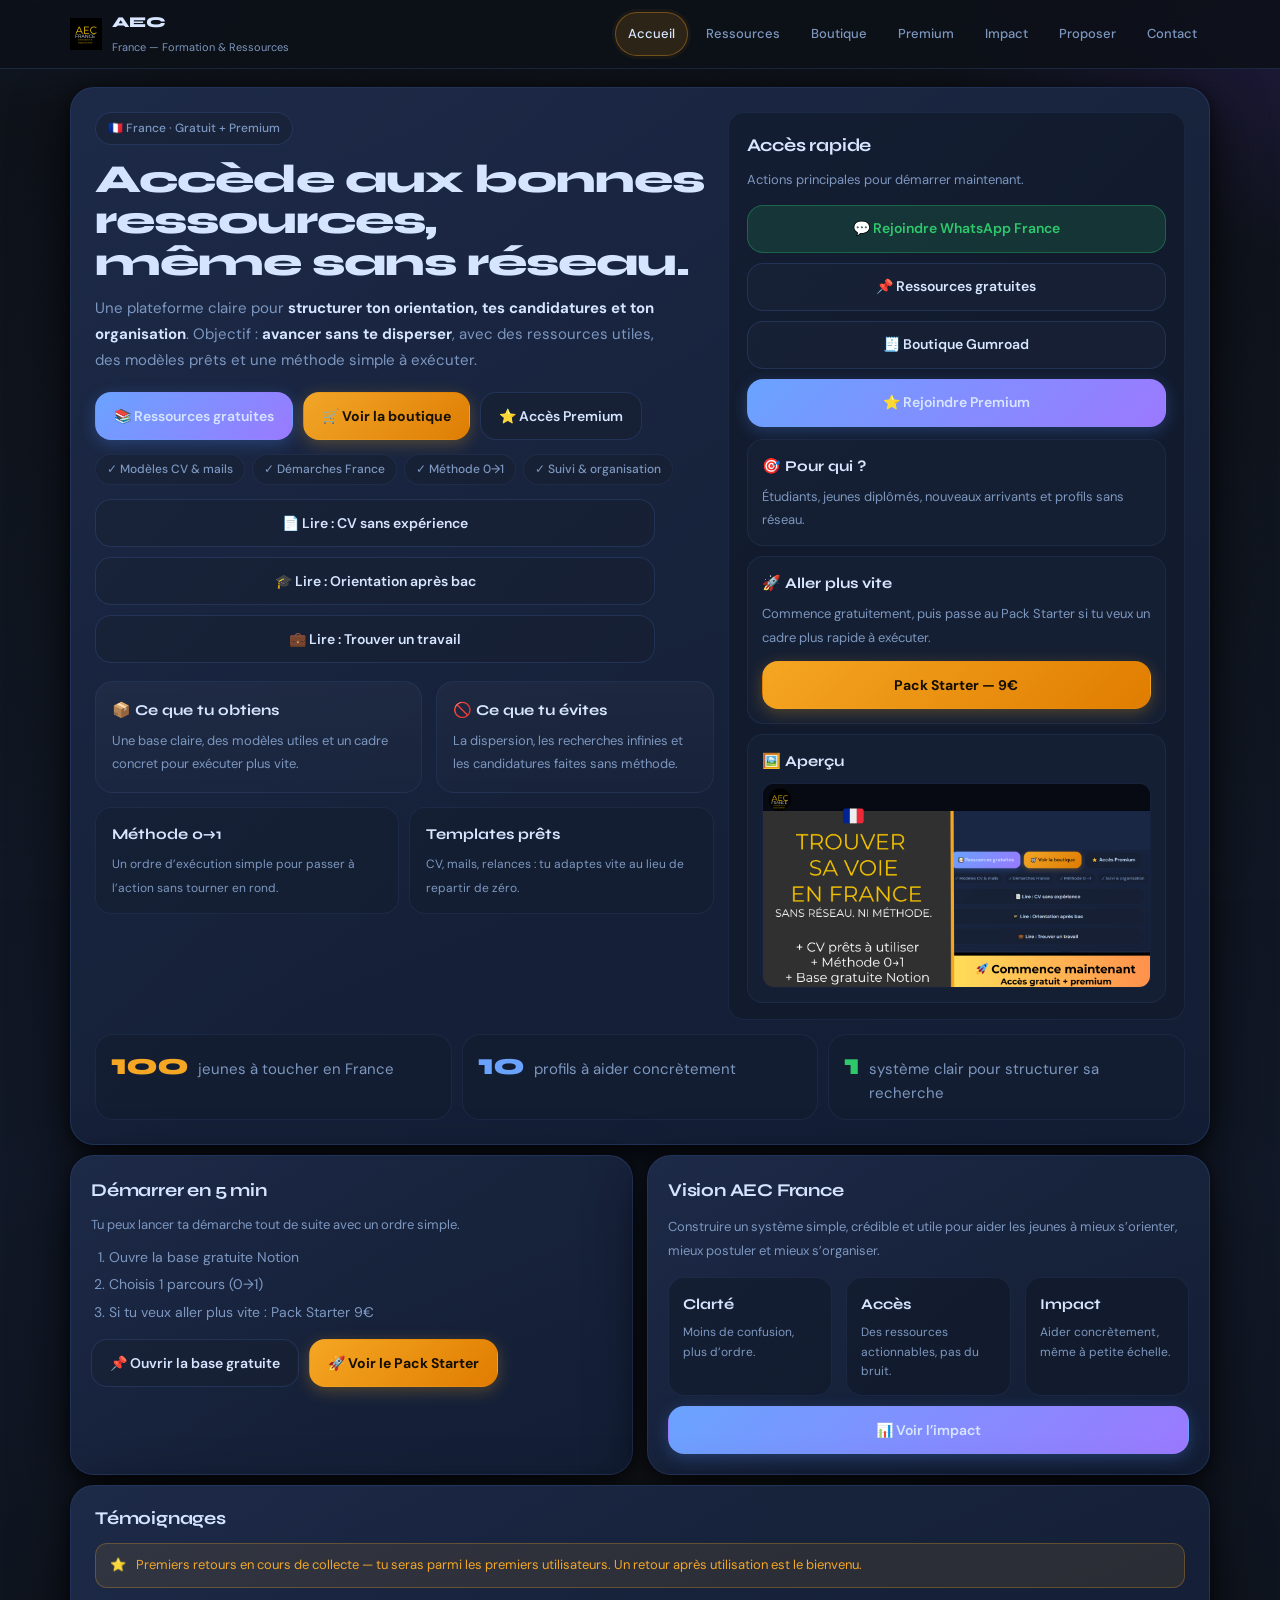
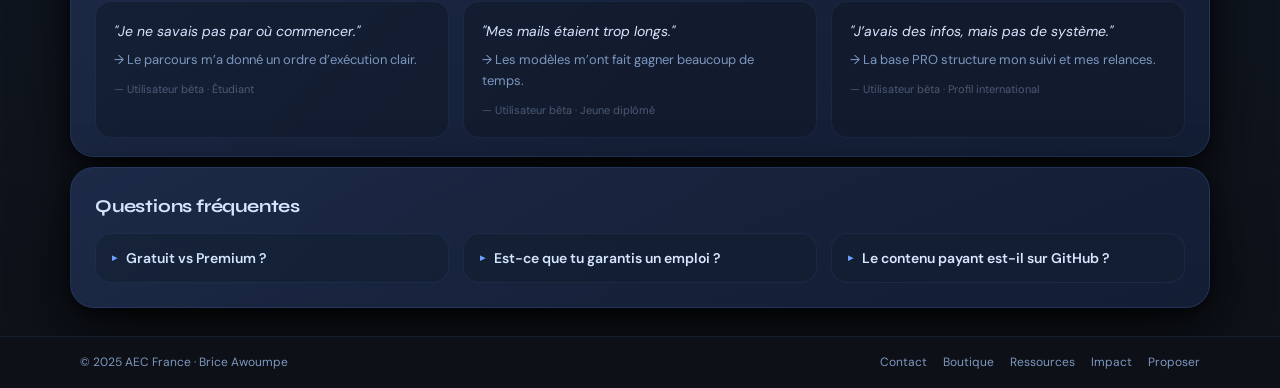
==== index.html @ b90a09a0 "fusion main dans dev" ====
<!doctype html>
<html lang="fr">
<head>
  <meta charset="utf-8" />
  <meta name="viewport" content="width=device-width,initial-scale=1" />
  <title>AEC France – Accueil | Orientation, CV, Méthodes & Parcours PRO</title>
  <meta name="description" content="Plateforme AEC France : ressources gratuites, templates CV et méthodes concrètes pour étudiants et jeunes diplômés." />
  <meta name="robots" content="index, follow, max-image-preview:large" />
  <meta name="theme-color" content="#0d1117" />
  <link rel="canonical" href="https://brice96940.github.io/AEC-France/" />
  <meta property="og:title" content="AEC France – Accueil | Orientation, CV, Méthodes & Parcours PRO" />
  <meta property="og:description" content="Ressources gratuites, templates CV, méthodes, boutique et packs premium pour structurer orientation et candidatures." />
  <meta property="og:type" content="website" />
  <meta property="og:url" content="https://brice96940.github.io/AEC-France/" />
  <meta property="og:image" content="https://brice96940.github.io/AEC-France/preview.png" />
  <meta name="twitter:card" content="summary_large_image" />
  <meta name="twitter:title" content="AEC France – Ressources & Formation" />
  <meta name="twitter:description" content="Méthodes, CV, base Notion PRO et packs premium pour étudiants et jeunes diplômés." />
  <meta name="twitter:image" content="https://brice96940.github.io/AEC-France/preview.jpg" />
  <link rel="icon" href="favicon.ico" type="image/x-icon" />
  <link rel="icon" type="image/png" href="https://brice96940.github.io/AEC-France/logo.png">
  <link rel="apple-touch-icon" href="https://brice96940.github.io/AEC-France/logo.png">
  <link rel="preconnect" href="https://fonts.googleapis.com" />
  <link rel="preconnect" href="https://fonts.gstatic.com" crossorigin />
  <link href="https://fonts.googleapis.com/css2?family=Syne:wght@400;600;700;800&family=DM+Sans:ital,opsz,wght@0,9..40,300;0,9..40,400;0,9..40,500;0,9..40,600;1,9..40,300&display=swap" rel="stylesheet" />
  <link rel="stylesheet" href="css/style.css" />

  
  
  <script async src="https://www.googletagmanager.com/gtag/js?id=G-3CMKMB7J42"></script>
  <script type="application/ld+json">{
    "@context": "https://schema.org",
    "@graph": [
      {
        "@type": "Organization",
        "name": "AEC France",
        "url": "https://brice96940.github.io/AEC-France/",
        "logo": "https://brice96940.github.io/AEC-France/logo.png",
        "founder": { "@type": "Person", "name": "Brice Awoumpe" },
        "sameAs": ["https://www.linkedin.com/in/awoumpebrice99/"]
      },
      {
        "@type": "WebSite",
        "name": "AEC France",
        "url": "https://brice96940.github.io/AEC-France/",
        "inLanguage": "fr",
        "description": "Ressources gratuites, templates CV et méthodes concrètes pour étudiants et jeunes diplômés."
      }
    ]
  }</script>
</head>
<body>
<a class="skip" href="#main">Aller au contenu</a>
<header class="topbar">
<div class="topbar-inner">
<a aria-label="AEC France – Accueil" class="brand" data-link-kind="internal" data-nav="accueil" data-track="nav_brand" href="#/accueil">
<img src="logo_2.png" alt="AEC France" class="logo-img">
<div class="brand-t">
<b>AEC</b>
<span class="sub">France — Formation &amp; Ressources</span>
</div>
</a>
<nav aria-label="Navigation principale">
<a class="tab" data-link-kind="internal" data-nav="accueil" data-track="nav_accueil" href="#/accueil">Accueil</a>
<a class="tab" data-link-kind="internal" data-nav="ressources" data-track="nav_ressources" href="#/ressources">Ressources</a>
<a class="tab" data-link-kind="internal" data-nav="boutique" data-track="nav_boutique" href="#/boutique">Boutique</a>
<a class="tab" data-link-kind="internal" data-nav="premium" data-track="nav_premium" href="#/premium">Premium</a>
<a class="tab" data-link-kind="internal" data-nav="impact" data-track="nav_impact" href="#/impact">Impact</a>
<a class="tab" data-link-kind="internal" data-nav="proposer" data-track="nav_proposer" href="#/proposer">Proposer</a>
<a class="tab" data-link-kind="internal" data-nav="contact" data-track="nav_contact" href="#/contact">Contact</a>
</nav>
<button aria-controls="menuPanel" aria-expanded="false" class="menu-btn" data-track="nav_menu_mobile" id="menuBtn">
        ☰ Menu
      </button>
</div>
<div aria-label="Menu mobile" class="menu-panel" id="menuPanel" role="region">
<div class="menu-grid">
<a class="tab" data-link-kind="internal" data-nav="accueil" data-track="mnav_accueil" href="#/accueil">Accueil</a>
<a class="tab" data-link-kind="internal" data-nav="ressources" data-track="mnav_ressources" href="#/ressources">Ressources</a>
<a class="tab" data-link-kind="internal" data-nav="boutique" data-track="mnav_boutique" href="#/boutique">Boutique</a>
<a class="tab" data-link-kind="internal" data-nav="premium" data-track="mnav_premium" href="#/premium">Premium</a>
<a class="tab" data-link-kind="internal" data-nav="impact" data-track="mnav_impact" href="#/impact">Impact</a>
<a class="tab" data-link-kind="internal" data-nav="proposer" data-track="mnav_proposer" href="#/proposer">Proposer</a>
<a class="tab" data-link-kind="internal" data-nav="contact" data-track="mnav_contact" href="#/contact">Contact</a>
</div>
</div>
</header>
<main class="wrap z1" id="main">

<section class="view active" id="view-accueil">
<div class="home-flow">
<section class="surface">
<div class="g2">
<div>
<span class="pill">🇫🇷 France · Gratuit + Premium</span>
<h1 style="margin-top: 14px;">
                Accède aux bonnes ressources,<br/>
                même sans réseau.
              </h1>
<p class="muted" style="font-size: 15px; margin-bottom: 18px; max-width: 560px; line-height: 1.75;">
                Une plateforme claire pour
                <strong>structurer ton orientation, tes candidatures et ton organisation</strong>.
                Objectif :
                <strong>avancer sans te disperser</strong>,
                avec des ressources utiles, des modèles prêts et une méthode simple à exécuter.
              </p>
<div class="row">
<a class="btn primary" data-link-kind="internal" data-track="cta_home_ressources" href="#/ressources">
                  📚 Ressources gratuites
                </a>
<a class="btn accent" data-link-kind="internal" data-track="cta_home_boutique" href="#/boutique">
                  🛒 Voir la boutique
                </a>
<a class="btn ghost" data-link-kind="internal" data-track="cta_home_premium" href="#/premium">
                  ⭐ Accès Premium
                </a>
</div>
<div class="tags">
<span class="tag">✓ Modèles CV &amp; mails</span>
<span class="tag">✓ Démarches France</span>
<span class="tag">✓ Méthode 0→1</span>
<span class="tag">✓ Suivi &amp; organisation</span>
</div>

<!-- Liens SEO premium : accès direct aux pages qui peuvent remonter dans Google -->
<div class="quick-stack" style="max-width: 560px; margin-top: 14px;">
<a class="btn ghost block" href="pages/cv-sans-experience.html" data-track="home_seo_cv" data-link-kind="internal">📄 Lire : CV sans expérience</a>
<a class="btn ghost block" href="pages/orientation-apres-bac.html" data-track="home_seo_orientation" data-link-kind="internal">🎓 Lire : Orientation après bac</a>
<a class="btn ghost block" href="pages/trouver-travail.html" data-track="home_seo_job" data-link-kind="internal">💼 Lire : Trouver un travail</a>
</div>
<div class="hero-shell">
<div class="hero-card">
<h3>📦 Ce que tu obtiens</h3>
<p class="muted" style="font-size: 13px; line-height: 1.8;">
                    Une base claire, des modèles utiles et un cadre concret pour exécuter plus vite.
                  </p>
</div>
<div class="hero-card">
<h3>🚫 Ce que tu évites</h3>
<p class="muted" style="font-size: 13px; line-height: 1.8;">
                    La dispersion, les recherches infinies et les candidatures faites sans méthode.
                  </p>
</div>
</div>
<div class="hero-illus">
<div class="kpi">
<b>Méthode 0→1</b>
<span class="muted">
                    Un ordre d’exécution simple pour passer à l’action sans tourner en rond.
                  </span>
</div>
<div class="kpi">
<b>Templates prêts</b>
<span class="muted">
                    CV, mails, relances : tu adaptes vite au lieu de repartir de zéro.
                  </span>
</div>
</div>
</div>
<aside>
<div class="panel flat" style="padding: 18px 18px 16px;">
<h2>Accès rapide</h2>
<p class="muted" style="font-size: 13px; margin-bottom: 14px;">
                  Actions principales pour démarrer maintenant.
                </p>
<div class="quick-stack">
<a class="btn good block" data-link-kind="whatsapp" data-track="quick_whatsapp_france" href="https://chat.whatsapp.com/GP2wgOk51U44DpNnnkYtI8" rel="noopener" target="_blank">
                    💬 Rejoindre WhatsApp France
                  </a>
<a class="btn ghost block" data-link-kind="internal" data-track="quick_ressources" href="#/ressources">
                    📌 Ressources gratuites
                  </a>
<a class="btn ghost block" data-link-kind="internal" data-track="quick_boutique" href="#/boutique">
                    🧾 Boutique Gumroad
                  </a>
<a class="btn primary block" data-link-kind="internal" data-track="quick_premium" href="#/premium">
                    ⭐ Rejoindre Premium
                  </a>
</div>
<div class="quick-info">
<div class="panel mini">
<h3>🎯 Pour qui ?</h3>
<p class="muted" style="font-size: 13px; line-height: 1.8;">
                      Étudiants, jeunes diplômés, nouveaux arrivants et profils sans réseau.
                    </p>
</div>
<div class="panel mini">
<h3>🚀 Aller plus vite</h3>
<p class="muted" style="font-size: 13px; line-height: 1.8;">
                      Commence gratuitement, puis passe au Pack Starter si tu veux un cadre plus
                      rapide à exécuter.
                    </p>
<a class="btn accent block" data-link-kind="product" data-product="starter" data-track="cta_sidebar_starter" href="https://bricearnol.gumroad.com/l/jnjppn" rel="noopener" style="margin-top: 12px;" target="_blank">
                      Pack Starter — 9€
                    </a>
</div>
<div class="panel mini">
  <h3>🖼️ Aperçu</h3>
  <img src="preview.png" alt="AEC preview" class="sidebar-preview" />
</div>
</div>
</div>
</aside>
</div> <!-- ferme .g2 -->

<div class="impact-strip">
<div class="impact-box">
<div class="impact-line">
<span class="impact-num" style="color: var(--gold);">100</span>
<span class="muted">jeunes à toucher en France</span>
</div>
</div>
<div class="impact-box">
<div class="impact-line">
<span class="impact-num" style="color: var(--blue);">10</span>
<span class="muted">profils à aider concrètement</span>
</div>
</div>
<div class="impact-box">
<div class="impact-line">
<span class="impact-num" style="color: var(--green);">1</span>
<span class="muted">système clair pour structurer sa recherche</span>
</div>
</div>
</div>
</section>
<div class="g2eq">
<section class="surface tight">
<h2>Démarrer en 5 min</h2>
<p class="muted" style="font-size: 13px; margin-bottom: 10px;">
              Tu peux lancer ta démarche tout de suite avec un ordre simple.
            </p>
<ol class="steps-list">
<li>Ouvre la base gratuite Notion</li>
<li>Choisis 1 parcours (0→1)</li>
<li>Si tu veux aller plus vite : Pack Starter 9€</li>
</ol>
<div class="row">
<a class="btn ghost" data-link-kind="notion" data-track="cta_home_notion_direct" href="https://www.notion.so/AEC-France-311e2b4c167380a688dcd03a5b0fddf7?source=copy_link" rel="noopener" target="_blank">
                📌 Ouvrir la base gratuite
              </a>
<a class="btn accent" data-link-kind="product" data-product="starter" data-track="cta_home_starter_direct" href="https://bricearnol.gumroad.com/l/jnjppn" rel="noopener" target="_blank">
                🚀 Voir le Pack Starter
              </a>
</div>


</section>
<section class="surface tight">
<h2>Vision AEC France</h2>
<p class="muted" style="font-size: 13px; line-height: 1.85;">
              Construire un système simple, crédible et utile pour aider les jeunes à mieux
              s’orienter, mieux postuler et mieux s’organiser.
            </p>
<div class="g3" style="grid-template-columns: 1fr 1fr 1fr; margin-top: 14px;">
<div class="panel mini flat">
<h3>Clarté</h3>
<p class="muted" style="font-size: 12px;">Moins de confusion, plus d’ordre.</p>
</div>
<div class="panel mini flat">
<h3>Accès</h3>
<p class="muted" style="font-size: 12px;">Des ressources actionnables, pas du bruit.</p>
</div>
<div class="panel mini flat">
<h3>Impact</h3>
<p class="muted" style="font-size: 12px;">Aider concrètement, même à petite échelle.</p>
</div>
</div>
<a class="btn primary block" data-link-kind="internal" data-track="cta_home_impact_france" href="#/impact" style="margin-top: 10px;">
              📊 Voir l’impact
            </a>
</section>
</div>
<div class="surface compact-y testimonial-section">
<h2>Témoignages</h2>
<div class="banner">
<span>⭐</span>
<span>
              Premiers retours en cours de collecte — tu seras parmi les premiers utilisateurs.
              Un retour après utilisation est le bienvenu.
            </span>
</div>
<div class="g3">
<div class="panel flat">
<p style="font-size: 14px; font-style: italic; color: var(--text);">
                "Je ne savais pas par où commencer."
              </p>
<p class="muted" style="font-size: 13px; margin-top: 8px;">
                → Le parcours m’a donné un ordre d’exécution clair.
              </p>
<p style="font-size: 11px; color: var(--subtle); margin-top: 10px;">
                — Utilisateur bêta · Étudiant
              </p>
</div>
<div class="panel flat">
<p style="font-size: 14px; font-style: italic; color: var(--text);">
                "Mes mails étaient trop longs."
              </p>
<p class="muted" style="font-size: 13px; margin-top: 8px;">
                → Les modèles m’ont fait gagner beaucoup de temps.
              </p>
<p style="font-size: 11px; color: var(--subtle); margin-top: 10px;">
                — Utilisateur bêta · Jeune diplômé
              </p>
</div>
<div class="panel flat">
<p style="font-size: 14px; font-style: italic; color: var(--text);">
                "J’avais des infos, mais pas de système."
              </p>
<p class="muted" style="font-size: 13px; margin-top: 8px;">
                → La base PRO structure mon suivi et mes relances.
              </p>
<p style="font-size: 11px; color: var(--subtle); margin-top: 10px;">
                — Utilisateur bêta · Profil international
              </p>
</div>
</div>
</div>
<div class="surface">
<h2>Questions fréquentes</h2>
<div class="g3" style="margin-top: 12px;">
<details>
<summary>Gratuit vs Premium ?</summary>
<p>
                Le gratuit = base utile pour démarrer immédiatement. Le premium = templates
                complets + trackers + système Notion PRO pour avancer plus vite.
              </p>
</details>
<details>
<summary>Est-ce que tu garantis un emploi ?</summary>
<p>
                Non. Ce sont des ressources pédagogiques et organisationnelles. Tes résultats
                dépendent de ton contexte, de ta situation et de ton exécution.
              </p>
</details>
<details>
<summary>Le contenu payant est-il sur GitHub ?</summary>
<p>
                Non. GitHub reste entièrement public. L’accès premium passe uniquement par
                Gumroad + formulaire d’accès, avec validation sous 24h.
              </p>
</details>
</div>
</div>
</div>
</section>
<section class="view" id="view-ressources">
<div class="surface">
<span class="pill">📚 Ressources gratuites</span>
<h1 style="margin-top: 14px;">Ressources</h1>
<p class="muted" style="margin-bottom: 20px;">
          Ressources publiques pour démarrer vite. Tout est gratuit, actionnable, sans inscription.
        </p>
<hr class="hr"/>
<!-- Bloc ressources principal : Notion + SEO + contribution -->
<div class="g3">
<div class="panel">
<h3>📌 Base Notion — France</h3>
<p class="muted" style="font-size: 13px; margin-top: 6px;">
              CV, mails, démarches, opportunités, méthodes. Point d’entrée principal.
            </p>
<a class="btn primary block" data-link-kind="notion" data-track="cta_notion_gratuit" href="https://www.notion.so/AEC-France-311e2b4c167380a688dcd03a5b0fddf7?source=copy_link" rel="noopener" style="margin-top: 14px;" target="_blank">
              Ouvrir Notion gratuit →
            </a>
</div>
<div class="panel seo-card">
<h3>🔎 Pages SEO AEC</h3>
<p class="muted" style="font-size: 13px; margin-top: 6px;">
              Trois pages séparées pour capter Google sur des besoins précis, puis rediriger vers tes ressources.
            </p>
<div class="quick-stack" style="margin-top: 14px;">
<a class="btn ghost block" data-link-kind="internal" data-track="cta_seo_cv" href="pages/cv-sans-experience.html">📄 CV sans expérience</a>
<a class="btn ghost block" data-link-kind="internal" data-track="cta_seo_orientation" href="pages/orientation-apres-bac.html">🎓 Orientation après bac</a>
<a class="btn ghost block" data-link-kind="internal" data-track="cta_seo_job" href="pages/trouver-travail.html">💼 Trouver un travail</a>
</div>
</div>
<div class="panel">
<h3>➕ Proposer une ressource</h3>
<p class="muted" style="font-size: 13px; margin-top: 6px;">
              Tu connais une ressource pertinente ? Soumets-la, on l’ajoute si elle est actionnelle.
            </p>
<a class="btn ghost block" data-link-kind="form" data-track="cta_proposer_ressource" href="https://docs.google.com/forms/d/e/1FAIpQLSecvmFiKOzILIFoWm1v09cufH0rxaRbZSoAD5pVEXINaPc8rg/viewform?usp=header" rel="noopener" style="margin-top: 14px;" target="_blank">
              Proposer →
            </a>
</div>
</div>
</div>
</section>
<section class="view" id="view-boutique">
<div class="surface">
<span class="pill">🛒 Boutique</span>
<h1 style="margin-top: 14px;">Produits Premium</h1>
<p class="muted" style="margin-bottom: 6px;">
          Paiement sécurisé via Gumroad · Livraison immédiate après achat.
        </p>
<hr class="hr"/>
<div class="g3">
<div class="panel">
<div class="badge">Entrée</div>
<div class="price">9€</div>
<h3>Pack Starter</h3>
<p class="muted" style="font-size: 13px; margin-top: 4px;">
              Pour démarrer vite, sans se perdre.
            </p>
<ul>
<li>Modèles CV (Notion + PDF)</li>
<li>Modèles mails (spontanée, relance…)</li>
<li>Checklist candidature complète</li>
<li>Plan d’exécution 0→1</li>
</ul>
<a class="btn accent block" data-link-kind="product" data-product="starter" data-track="cta_boutique_starter" href="https://bricearnol.gumroad.com/l/jnjppn" rel="noopener" style="margin-top: 18px;" target="_blank">
              Acheter — 9€ →
            </a>
</div>
<div class="panel p-rec">
<div class="badge rec">⭐ Recommandé</div>
<div class="price">49€</div>
<h3>Accès Base PRO</h3>
<p class="muted" style="font-size: 13px; margin-top: 4px;">
              Système complet · Achat unique, mises à jour incluses.
            </p>
<ul>
<li>Notion PRO (templates + trackers)</li>
<li>Méthode "opportunités" + filtrage</li>
<li>Module démarches France</li>
<li>Mises à jour incluses à vie</li>
</ul>
<a class="btn primary block" data-link-kind="product" data-product="pro" data-track="cta_boutique_pro" href="https://bricearnol.gumroad.com/l/plokyo" rel="noopener" style="margin-top: 18px;" target="_blank">
              Acheter — 49€ →
            </a>
</div>
<div class="panel">
<div class="badge best">🏆 Meilleure valeur</div>
<div class="price">79€</div>
<h3>Pack Pro+</h3>
<p class="muted" style="font-size: 13px; margin-top: 4px;">
              Système avancé + scripts entretien + KPI complets.
            </p>
<ul>
<li>Tout ce qui est dans Base PRO</li>
<li>Scripts entretien (STAR)</li>
<li>Tableau KPI candidatures &amp; relances</li>
<li>Démarches France complètes</li>
</ul>
<a class="btn accent block" data-link-kind="product" data-product="proplus" data-track="cta_boutique_proplus" href="https://bricearnol.gumroad.com/l/puxjqo" rel="noopener" style="margin-top: 18px;" target="_blank">
              Acheter — 79€ →
            </a>
</div>
</div>
<div class="panel flat" style="margin-top: 16px; font-size: 13px; color: var(--muted); display: flex; gap: 10px;">
<span style="flex: 0 0 auto;">⚠️</span>
<span>
            Ressources pédagogiques et organisationnelles. Aucun résultat garanti. Ton avancée
            dépend de ton contexte et de ton travail. Vérifie toujours les informations
            administratives sur les sources officielles.
          </span>
</div>
</div>
</section>
<section class="view" id="view-premium">
<div class="surface">
<span class="pill">⭐ Accès Premium</span>
<h1 style="margin-top: 14px;">Comment accéder au Premium</h1>
<p class="muted" style="margin-bottom: 20px;">
          Processus simple en 3 étapes après ton achat sur Gumroad.
        </p>
<hr class="hr"/>
<div class="g3" style="margin-bottom: 20px;">
<div class="panel">
<div class="snum">1</div>
<h3>Acheter sur Gumroad</h3>
<p class="muted" style="font-size: 13px; margin-top: 6px;">
              Choisis le pack qui correspond à ton niveau et ton objectif.
            </p>
<a class="btn accent block" data-link-kind="internal" data-track="cta_premium_to_boutique" href="#/boutique" style="margin-top: 14px;">
              Voir la boutique
            </a>
</div>
<div class="panel">
<div class="snum">2</div>
<h3>Remplir le formulaire d’accès</h3>
<p class="muted" style="font-size: 13px; margin-top: 6px;">
              Après achat, tu remplis le formulaire avec l’email utilisé sur Gumroad.
            </p>
<a class="btn ghost block" data-link-kind="form" data-track="cta_form_acces" href="https://docs.google.com/forms/d/e/1FAIpQLSfdxGvy2BZaaL7MYKDlnTSXikcxrrhunNo6bGf2gt5-khosWQ/viewform?usp=header" rel="noopener" style="margin-top: 14px;" target="_blank">
              Ouvrir le formulaire →
            </a>
</div>
<div class="panel">
<div class="snum">3</div>
<h3>Activation sous 24h</h3>
<p class="muted" style="font-size: 13px; margin-top: 6px;">
              Tu reçois l’accès invité Notion ou le PDF par email sous 24h.
            </p>
<a class="btn ghost block" data-link-kind="email" data-track="cta_contact_activation" href="mailto:differentsleaders328@gmail.com" style="margin-top: 14px;">
              Nous contacter
            </a>
</div>
</div>
<hr class="hr"/>
<h2 style="margin-bottom: 12px;">Comparaison des offres</h2>
<div class="g3">
<div class="panel flat">
<h3>🆓 Gratuit</h3>
<ul>
<li>Base de ressources Notion</li>
<li>Méthode 0→1 de base</li>
<li>Proposition d’ajouts</li>
</ul>
</div>
<div class="panel flat">
<h3>🚀 Starter — 9€</h3>
<ul>
<li>CV + mails prêts à l’emploi</li>
<li>Checklists &amp; plan d’exécution</li>
<li>Démarrage rapide</li>
</ul>
</div>
<div class="panel flat">
<h3>⭐ PRO / Pro+ — 49€ / 79€</h3>
<ul>
<li>Système complet + trackers Notion</li>
<li>KPI candidatures &amp; relances</li>
<li>Scripts entretien (STAR)</li>
</ul>
</div>
</div>
</div>
</section>
<section class="view" id="view-impact">
<div class="surface">
<span class="pill">📊 Impact</span>
<h1 style="margin-top: 14px;">Impact &amp; cap actuel</h1>
<p class="muted" style="margin-bottom: 20px; max-width: 650px;">
          Cette section présente la vision du projet AEC France, ses objectifs actuels
          et les axes de progression prioritaires.
        </p>
<div class="banner">
<span>📌</span>
<span>
            Les performances techniques sont suivies en interne via Google Analytics.
            Ici, on affiche surtout le cap, la mission et les priorités du projet.
          </span>
</div>
<hr class="hr"/>
<div class="g3" style="margin-bottom: 18px;">
<div class="panel">
<h3>🎯 Objectif principal</h3>
<p class="muted" style="font-size: 14px; line-height: 1.8;">
              Toucher 100 jeunes avec des ressources utiles sur l’orientation, les CV,
              les candidatures et les démarches France.
            </p>
</div>
<div class="panel">
<h3>🤝 Objectif accompagnement</h3>
<p class="muted" style="font-size: 14px; line-height: 1.8;">
              Aider au moins 10 profils à mieux structurer leur recherche, leurs candidatures
              et leur organisation.
            </p>
</div>
<div class="panel">
<h3>🚀 Focus actuel</h3>
<p class="muted" style="font-size: 14px; line-height: 1.8;">
              Développer la communauté WhatsApp France et faire connaître les ressources
              gratuites avant l’offre premium.
            </p>
</div>
</div>
<div class="g2eq" style="margin-bottom: 18px;">
<div class="panel flat">
<h3>🔥 Ce qui fonctionne le mieux</h3>
<p class="muted" style="font-size: 14px; line-height: 1.8;">
              Les pages liées à l’orientation, aux méthodes et aux ressources suscitent
              actuellement le plus d’intérêt.
            </p>
</div>
<div class="panel flat">
<h3>🧊 Ce qu’il faut renforcer</h3>
<p class="muted" style="font-size: 14px; line-height: 1.8;">
              Le passage de la consultation gratuite à l’engagement réel : WhatsApp,
              Premium, formulaires et rétention.
            </p>
</div>
</div>
<div class="panel" style="margin-bottom: 18px;">
<h3>Pourquoi cette section existe</h3>
<p class="muted" style="font-size: 14px; line-height: 1.9;">
            AEC France ne sert pas seulement à publier des ressources. Le but est de
            construire un cadre simple et crédible pour aider les étudiants, jeunes diplômés
            et nouveaux arrivants à clarifier leur projet, s’organiser, postuler mieux
            et avancer sans se disperser.
          </p>
</div>
<div class="g3">
<div class="panel flat">
<h3>💬 Communauté</h3>
<p class="muted" style="font-size: 13px; margin-top: 6px;">
              Rejoins le groupe WhatsApp France pour suivre les nouveautés.
            </p>
<a class="btn good block" data-link-kind="whatsapp" data-track="cta_impact_whatsapp_france" href="https://chat.whatsapp.com/GP2wgOk51U44DpNnnkYtI8" rel="noopener" style="margin-top: 14px;" target="_blank">
              Rejoindre WhatsApp
            </a>
</div>
<div class="panel flat">
<h3>📚 Ressources</h3>
<p class="muted" style="font-size: 13px; margin-top: 6px;">
              Démarre avec la base gratuite avant de passer au système complet.
            </p>
<a class="btn ghost block" data-link-kind="internal" data-track="cta_impact_ressources" href="#/ressources" style="margin-top: 14px;">
              Voir les ressources
            </a>
</div>
<div class="panel flat">
<h3>⭐ Premium</h3>
<p class="muted" style="font-size: 13px; margin-top: 6px;">
              Passe au niveau supérieur avec les trackers, modèles et scripts complets.
            </p>
<a class="btn primary block" data-link-kind="internal" data-track="cta_impact_premium" href="#/premium" style="margin-top: 14px;">
              Voir Premium
            </a>
</div>
</div>
</div>
</section>
<section class="view" id="view-proposer">
<div class="surface">
<span class="pill">➕ Contribuer</span>
<h1 style="margin-top: 14px;">Proposer une ressource</h1>
<p class="muted" style="margin-bottom: 20px; max-width: 540px;">
          Tu connais une ressource pertinente et actionnelle ? Soumets-la via le formulaire —
          on l’ajoute si elle répond aux critères de la plateforme.
        </p>
<hr class="hr"/>
<div class="row">
<a class="btn primary" data-link-kind="form" data-track="cta_proposer" href="https://docs.google.com/forms/d/e/1FAIpQLSecvmFiKOzILIFoWm1v09cufH0rxaRbZSoAD5pVEXINaPc8rg/viewform?usp=header" rel="noopener" target="_blank">
            ➕ Ouvrir le formulaire →
          </a>
<a class="btn ghost" data-link-kind="internal" data-track="cta_retour_ressources" href="#/ressources">
            ← Retour aux ressources
          </a>
</div>
</div>
</section>
<section class="view" id="view-contact">
<div class="surface">
<span class="pill">✉️ Contact</span>
<h1 style="margin-top: 14px;">Contact</h1>
<p class="muted" style="margin-bottom: 20px;">
          Contact direct. Pas d’engagement de résultat : on avance avec une méthode.
        </p>
<hr class="hr"/>
<div class="g3">
<div class="panel">
<h3>💬 WhatsApp France</h3>
<p class="muted" style="font-size: 13px; margin-top: 6px;">
              Groupe principal pour suivre les nouveautés AEC France.
            </p>
<a class="btn good block" data-link-kind="whatsapp" data-track="cta_contact_whatsapp_france" href="https://chat.whatsapp.com/GP2wgOk51U44DpNnnkYtI8" rel="noopener" style="margin-top: 14px;" target="_blank">
              Rejoindre WhatsApp →
            </a>
</div>
<div class="panel">
<h3>📧 Email</h3>
<p class="muted" style="font-size: 13px; margin-top: 6px; word-break: break-all;">
              differentsleaders328@gmail.com
            </p>
<a class="btn ghost block" data-link-kind="email" data-track="cta_email" href="mailto:differentsleaders328@gmail.com" style="margin-top: 14px;">
              Envoyer un email →
            </a>
</div>
<div class="panel">
<h3>💼 LinkedIn</h3>
<p class="muted" style="font-size: 13px; margin-top: 6px;">
              Profil professionnel — Brice Awoumpe.
            </p>
<a class="btn ghost block" data-link-kind="linkedin" data-track="cta_linkedin" href="https://www.linkedin.com/in/awoumpebrice99/" rel="noopener" style="margin-top: 14px;" target="_blank">
              Ouvrir LinkedIn →
            </a>
</div>
</div>
<div class="panel flat" style="margin-top: 16px;">
<h3>ℹ️ Mentions utiles</h3>
<p class="muted" style="font-size: 13px; margin-top: 6px; line-height: 1.8;">
            Ressources pédagogiques et organisationnelles.<br/>
            Aucun résultat garanti.<br/>
            Vérifie toujours les démarches sur les sources officielles.
          </p>
</div>
</div>
</section>
</main>
<footer class="z1">
<div class="fi">
<span>© 2025 AEC France · Brice Awoumpe</span>
<nav aria-label="Liens pied de page" class="fl">
<a data-link-kind="internal" data-nav="contact" data-track="footer_contact" href="#/contact">Contact</a>
<a data-link-kind="internal" data-nav="boutique" data-track="footer_boutique" href="#/boutique">Boutique</a>
<a data-link-kind="internal" data-nav="ressources" data-track="footer_ressources" href="#/ressources">Ressources</a>
<a data-link-kind="internal" data-nav="impact" data-track="footer_impact" href="#/impact">Impact</a>
<a data-link-kind="internal" data-nav="proposer" data-track="footer_proposer" href="#/proposer">Proposer</a>
</nav>
</div>
</footer>
  <script src="js/tracking.js"></script>
  <script src="js/app.js"></script>
</body>
</html>
---- css/style.css ----
:root {
      --bg: #0d1117;
      --bg1: #111827;
      --bg2: #141e30;

      --text: #d8e6ff;
      --muted: #7d97bf;
      --subtle: rgba(180, 205, 245, 0.35);

      --card: #161f32;
      --card2: #121a2c;

      --line: rgba(80, 120, 200, 0.22);
      --line2: rgba(80, 120, 200, 0.12);

      --blue: #6aa3ff;
      --blue2: #9b79ff;
      --gold: #f5a623;
      --gold2: #e07d00;
      --green: #2ec96a;

      --fd: "Syne", sans-serif;
      --fb: "DM Sans", sans-serif;

      --r: 16px;
      --rl: 24px;
      --sh: 0 20px 55px rgba(0, 0, 0, 0.75), 0 4px 16px rgba(0, 0, 0, 0.55);
      --shm: 0 6px 20px rgba(0, 0, 0, 0.45);
      --max: 1120px;
      --tap: 44px;
      --tr: 0.16s cubic-bezier(0.4, 0, 0.2, 1);
    }

    *,
    *::before,
    *::after {
      box-sizing: border-box;
    }

    html {
      scroll-behavior: smooth;
    }

    body {
      margin: 0;
      font-family: var(--fb);
      font-size: 15px;
      color: var(--text);
      background: #0d1117;
      background-image:
        radial-gradient(ellipse 1000px 600px at -5% -10%, rgba(50, 90, 200, 0.28), transparent 52%),
        radial-gradient(ellipse 800px 500px at 105% 0%, rgba(100, 60, 220, 0.2), transparent 52%),
        radial-gradient(ellipse 600px 350px at 55% 80%, rgba(245, 166, 35, 0.08), transparent 58%),
        linear-gradient(180deg, #0d1117 0%, #111827 60%, #0d1117 100%);
      line-height: 1.6;
      -webkit-font-smoothing: antialiased;
      min-height: 100vh;
    }

    body::before {
      content: "";
      position: fixed;
      inset: 0;
      z-index: 0;
      pointer-events: none;
      opacity: 0.02;
      background-image: url("data:image/svg+xml,%3Csvg viewBox='0 0 200 200' xmlns='http://www.w3.org/2000/svg'%3E%3Cfilter id='n'%3E%3CfeTurbulence type='fractalNoise' baseFrequency='.85' numOctaves='4' stitchTiles='stitch'/%3E%3C/filter%3E%3Crect width='100%25' height='100%25' filter='url(%23n)'/%3E%3C/svg%3E");
      background-size: 180px;
    }

    a {
      color: inherit;
      text-decoration: none;
    }

    .z1 {
      position: relative;
      z-index: 1;
    }

    .wrap {
      max-width: var(--max);
      margin: 0 auto;
      padding: 18px 20px 28px;
    }

    .skip {
      position: absolute;
      left: -999px;
      top: auto;
      width: 1px;
      height: 1px;
      overflow: hidden;
    }

    .skip:focus {
      left: 12px;
      top: 10px;
      width: auto;
      height: auto;
      padding: 10px 14px;
      background: rgba(255, 255, 255, 0.1);
      border: 1px solid rgba(255, 255, 255, 0.2);
      border-radius: 10px;
      z-index: 999;
    }

    .topbar {
      position: sticky;
      top: 0;
      z-index: 100;
      backdrop-filter: blur(18px) saturate(1.4);
      -webkit-backdrop-filter: blur(18px) saturate(1.4);
      background: rgba(13, 17, 23, 0.88);
      border-bottom: 1px solid var(--line);
    }

    .topbar-inner {
      max-width: var(--max);
      margin: 0 auto;
      padding: 10px 20px;
      display: flex;
      align-items: center;
      justify-content: space-between;
      gap: 14px;
    }

    .brand {
      display: flex;
      gap: 10px;
      align-items: center;
      text-decoration: none;
    }

    .logo {
      width: 38px;
      height: 38px;
      border-radius: 12px;
      background: linear-gradient(135deg, var(--blue), var(--blue2));
      box-shadow: 0 0 0 1px rgba(255, 255, 255, 0.1), 0 0 14px rgba(100, 163, 255, 0.35);
      flex: 0 0 auto;
      display: flex;
      align-items: center;
      justify-content: center;
      font-family: var(--fd);
      font-weight: 800;
      font-size: 16px;
      color: #fff;
    }

    .brand-t b {
      font-family: var(--fd);
      font-size: 15px;
      font-weight: 800;
      display: block;
    }

    .brand-t .sub {
      color: var(--muted);
      font-size: 11px;
    }

    nav {
      display: flex;
      gap: 5px;
      flex-wrap: wrap;
      justify-content: flex-end;
    }

    .tab {
      padding: 8px 12px;
      border-radius: 999px;
      border: 1px solid transparent;
      background: transparent;
      color: var(--muted);
      font-family: var(--fb);
      font-weight: 500;
      font-size: 13px;
      transition: all var(--tr);
      min-height: var(--tap);
      display: inline-flex;
      align-items: center;
      cursor: pointer;
    }

    .tab:hover {
      color: var(--text);
      background: var(--card);
      border-color: var(--line);
    }

    .tab.active {
      color: var(--text);
      background: rgba(245, 166, 35, 0.14);
      border-color: rgba(245, 166, 35, 0.35);
      box-shadow: 0 0 0 3px rgba(255, 176, 32, 0.05);
    }

    .menu-btn {
      display: none;
      height: var(--tap);
      min-width: var(--tap);
      padding: 0 12px;
      border-radius: 10px;
      border: 1px solid var(--line);
      background: var(--card);
      color: var(--text);
      cursor: pointer;
      align-items: center;
      justify-content: center;
      gap: 7px;
      font-weight: 600;
      font-size: 13px;
      font-family: var(--fb);
      transition: all var(--tr);
    }

    .menu-btn:hover {
      border-color: rgba(255, 255, 255, 0.18);
      background: rgba(255, 255, 255, 0.07);
    }

    .menu-panel {
      display: none;
      border-top: 1px solid var(--line2);
      background: rgba(13, 17, 23, 0.96);
      padding: 10px 20px 14px;
    }

    .menu-panel.open {
      display: block;
    }

    .menu-grid {
      display: grid;
      grid-template-columns: 1fr 1fr;
      gap: 8px;
      max-width: var(--max);
      margin: 0 auto;
    }

    .view {
      display: none;
      animation: fade-in 0.2s ease;
    }

    .view.active {
      display: block;
    }

    @keyframes fade-in {
      from {
        opacity: 0;
        transform: translateY(5px);
      }

      to {
        opacity: 1;
        transform: none;
      }
    }

    .surface {
      background: linear-gradient(158deg, #1a2540, #131e35);
      border: 1px solid var(--line);
      border-radius: var(--rl);
      box-shadow: var(--sh);
      padding: 24px;
      position: relative;
      overflow: hidden;
    }

    .surface::before {
      content: "";
      position: absolute;
      inset: 0;
      background: linear-gradient(135deg, rgba(100, 160, 255, 0.04) 0%, transparent 55%);
      pointer-events: none;
      border-radius: inherit;
    }

    .surface.tight {
      padding: 20px;
    }

    .surface.compact-y {
      padding-top: 18px;
      padding-bottom: 18px;
    }

    .panel {
      background: #151f33;
      border: 1px solid var(--line2);
      border-radius: var(--r);
      padding: 18px;
      transition: border-color var(--tr), background var(--tr), transform var(--tr);
    }

    .panel:hover {
      border-color: var(--line);
      background: #1c2840;
      transform: translateY(-1px);
    }

    .panel.flat {
      background: #121b2e;
    }

    .panel.mini {
      padding: 14px;
    }

    .g2 {
      display: grid;
      grid-template-columns: 1.15fr 0.85fr;
      gap: 14px;
      align-items: start;
      margin-bottom: 0;
    }
    
    .sidebar-preview {
      width: 100%;
      display: block;
      border-radius: 12px;
      margin-top: 10px;
      border: 1px solid var(--line2);
      background: #0f1728;
    }

    .g2eq {
      display: grid;
      grid-template-columns: 1fr 1fr;
      gap: 14px;
      align-items: stretch;
      margin-bottom: 0;
    }

    .g3 {
      display: grid;
      grid-template-columns: repeat(3, 1fr);
      gap: 14px;
    }

    h1 {
      margin: 0 0 12px;
      font-family: var(--fd);
      font-size: clamp(26px, 3.1vw, 44px);
      font-weight: 800;
      letter-spacing: -1px;
      line-height: 1.04;
    }

    h2 {
      margin: 0 0 10px;
      font-family: var(--fd);
      font-size: 18px;
      font-weight: 700;
      letter-spacing: -0.2px;
    }

    h3 {
      margin: 0 0 7px;
      font-family: var(--fd);
      font-size: 15px;
      font-weight: 700;
    }

    p {
      margin: 0;
    }

    .muted {
      color: var(--muted);
    }

    .subtle {
      color: var(--subtle);
    }

    strong {
      color: var(--text);
    }

    .pill {
      display: inline-flex;
      align-items: center;
      gap: 7px;
      padding: 6px 12px;
      border-radius: 999px;
      border: 1px solid var(--line);
      background: #161f33;
      color: var(--muted);
      font-size: 12px;
      font-weight: 500;
      width: fit-content;
    }

    .badge {
      display: inline-flex;
      align-items: center;
      padding: 4px 10px;
      border-radius: 999px;
      font-size: 11px;
      font-weight: 700;
      letter-spacing: 0.2px;
      text-transform: uppercase;
      border: 1px solid var(--line);
      background: #161f33;
      color: var(--muted);
      width: fit-content;
    }

    .badge.best {
      border-color: rgba(255, 176, 32, 0.4);
      background: rgba(255, 176, 32, 0.1);
      color: var(--gold);
    }

    .badge.rec {
      border-color: rgba(79, 140, 255, 0.4);
      background: rgba(79, 140, 255, 0.1);
      color: var(--blue);
    }

    .row {
      display: flex;
      gap: 10px;
      flex-wrap: wrap;
      align-items: center;
    }

    .tags {
      display: flex;
      flex-wrap: wrap;
      gap: 7px;
      margin-top: 14px;
    }

    .tag {
      padding: 5px 11px;
      border-radius: 999px;
      border: 1px solid var(--line2);
      background: #161f33;
      color: var(--muted);
      font-size: 12px;
      font-weight: 500;
    }

    .btn {
      display: inline-flex;
      align-items: center;
      justify-content: center;
      gap: 8px;
      padding: 11px 18px;
      border-radius: var(--r);
      font-family: var(--fb);
      font-weight: 600;
      font-size: 14px;
      border: 1px solid transparent;
      cursor: pointer;
      transition: all var(--tr);
      min-height: var(--tap);
      user-select: none;
      -webkit-tap-highlight-color: transparent;
      text-align: center;
    }

    .btn:hover {
      transform: translateY(-1px);
    }

    .btn:active {
      transform: none;
    }

    .btn.primary {
      background: linear-gradient(135deg, var(--blue), var(--blue2));
      box-shadow: 0 4px 16px rgba(79, 140, 255, 0.28);
    }

    .btn.primary:hover {
      box-shadow: 0 6px 22px rgba(79, 140, 255, 0.4);
    }

    .btn.ghost {
      background: #161f33;
      border-color: var(--line);
    }

    .btn.ghost:hover {
      border-color: rgba(100, 163, 255, 0.35);
      background: #1e2e4a;
    }

    .btn.accent {
      background: linear-gradient(135deg, var(--gold), var(--gold2));
      color: #150e00;
      font-weight: 700;
      box-shadow: 0 4px 16px rgba(255, 176, 32, 0.26);
    }

    .btn.accent:hover {
      box-shadow: 0 6px 22px rgba(255, 176, 32, 0.38);
    }

    .btn.good {
      background: rgba(46, 201, 106, 0.14);
      border-color: rgba(46, 201, 106, 0.32);
      color: var(--green);
    }

    .btn.good:hover {
      background: rgba(46, 201, 106, 0.22);
    }

    .btn.block {
      width: 100%;
    }

    .price {
      font-family: var(--fd);
      font-size: 36px;
      font-weight: 800;
      letter-spacing: -1.5px;
      margin: 7px 0 5px;
      background: linear-gradient(135deg, var(--text) 40%, var(--muted));
      -webkit-background-clip: text;
      -webkit-text-fill-color: transparent;
      background-clip: text;
    }

    .hero-shell {
      display: grid;
      grid-template-columns: 1.08fr 0.92fr;
      gap: 14px;
      margin-top: 18px;
    }

    .hero-card {
      background: linear-gradient(180deg, rgba(255, 255, 255, 0.03), rgba(255, 255, 255, 0.01));
      border: 1px solid var(--line2);
      border-radius: 18px;
      padding: 16px;
    }

    .hero-illus {
      display: grid;
      grid-template-columns: 1fr 1fr;
      gap: 10px;
      margin-top: 14px;
    }

    .kpi {
      border-radius: 16px;
      border: 1px solid var(--line2);
      background: #131e32;
      padding: 14px 16px;
    }

    .kpi b {
      font-family: var(--fd);
      font-size: 15px;
      font-weight: 700;
      display: block;
      margin-bottom: 5px;
    }

    .kpi .muted {
      font-size: 12px;
      line-height: 1.5;
    }

    .impact-strip {
      display: grid;
      grid-template-columns: repeat(3, 1fr);
      gap: 10px;
      margin-top: 14px;
    }

    .impact-box {
      padding: 14px 15px;
      border-radius: 18px;
      border: 1px solid var(--line2);
      background: #131d31;
    }

    .impact-line {
      display: flex;
      align-items: baseline;
      gap: 10px;
    }

    .impact-num {
      font-family: var(--fd);
      font-weight: 800;
      font-size: 30px;
      line-height: 1;
      letter-spacing: -1px;
    }

    .quick-stack {
      display: flex;
      flex-direction: column;
      gap: 10px;
    }

    .quick-info {
      display: grid;
      gap: 10px;
      margin-top: 12px;
    }

    .hr {
      border: 0;
      border-top: 1px solid var(--line2);
      margin: 18px 0;
    }

    .banner {
      display: flex;
      align-items: flex-start;
      gap: 10px;
      background: rgba(245, 166, 35, 0.1);
      border: 1px solid rgba(245, 166, 35, 0.28);
      border-radius: 12px;
      padding: 11px 14px;
      color: var(--gold);
      font-size: 13px;
      margin-bottom: 13px;
    }

    .p-rec {
      border-color: rgba(100, 163, 255, 0.3) !important;
      background: linear-gradient(158deg, #1a2b50, #16223c) !important;
    }

    .p-rec:hover {
      border-color: rgba(100, 163, 255, 0.5) !important;
    }

    .snum {
      width: 30px;
      height: 30px;
      border-radius: 50%;
      flex: 0 0 30px;
      display: flex;
      align-items: center;
      justify-content: center;
      font-family: var(--fd);
      font-weight: 800;
      font-size: 13px;
      background: linear-gradient(135deg, var(--blue), var(--blue2));
      box-shadow: 0 0 10px rgba(79, 140, 255, 0.26);
      margin-bottom: 10px;
    }

    details {
      border: 1px solid var(--line2);
      background: #131e32;
      border-radius: var(--r);
      padding: 13px 16px;
      transition: border-color var(--tr), background var(--tr);
    }

    details:hover {
      border-color: var(--line);
      background: #1a2840;
    }

    details[open] {
      border-color: rgba(100, 163, 255, 0.28);
      background: rgba(100, 163, 255, 0.07);
    }

    summary {
      cursor: pointer;
      font-weight: 600;
      font-size: 14px;
      list-style: none;
      display: flex;
      align-items: center;
      gap: 9px;
    }

    summary::-webkit-details-marker {
      display: none;
    }

    summary::before {
      content: "▸";
      color: var(--blue);
      font-size: 10px;
      flex: 0 0 auto;
      transition: transform var(--tr);
    }

    details[open] summary::before {
      transform: rotate(90deg);
    }

    details p {
      margin: 9px 0 0;
      color: var(--muted);
      font-size: 13px;
      padding-left: 20px;
    }

    ul {
      margin: 10px 0 0;
      padding: 0;
      list-style: none;
      color: var(--muted);
      font-size: 13px;
    }

    li {
      margin: 6px 0;
      display: flex;
      align-items: flex-start;
      gap: 8px;
    }

    li::before {
      content: "✓";
      color: var(--green);
      font-size: 11px;
      margin-top: 2px;
      flex: 0 0 auto;
      font-weight: 700;
    }

    .steps-list {
      margin: 8px 0 16px;
      padding-left: 18px;
      color: var(--muted);
      font-size: 14px;
    }

    .steps-list li {
      display: list-item;
      margin: 5px 0;
    }

    .steps-list li::before {
      content: none;
    }

    .home-flow {
      display: grid;
      gap: 10px;
    }

    .home-flow > * {
      margin: 0;
    }

    .testimonial-section {
      margin-top: 0;
      padding-top: 18px;
    }

    footer {
      border-top: 1px solid var(--line2);
      background: #0d1117;
      padding: 16px 20px;
    }

    .fi {
      max-width: var(--max);
      margin: 0 auto;
      display: flex;
      justify-content: space-between;
      gap: 12px;
      flex-wrap: wrap;
      align-items: center;
      font-size: 12px;
      color: var(--muted);
    }

    .fl {
      display: flex;
      gap: 16px;
      flex-wrap: wrap;
    }

    .fl a {
      color: var(--muted);
      transition: color var(--tr);
    }

    .fl a:hover {
      color: var(--text);
    }

    :focus-visible {
      outline: 2px solid rgba(79, 140, 255, 0.55);
      outline-offset: 2px;
      border-radius: 8px;
    }

    @media (max-width: 980px) {
      .g2,
      .g2eq,
      .hero-shell {
        grid-template-columns: 1fr;
      }

      .g3 {
        grid-template-columns: 1fr 1fr;
      }

      .impact-strip {
        grid-template-columns: 1fr;
      }

      nav {
        display: none;
      }

      .menu-btn {
        display: inline-flex;
      }

      .home-flow {
        gap: 12px;
      }
    }

    @media (max-width: 600px) {
      .g3 {
        grid-template-columns: 1fr;
      }

      .hero-illus {
        grid-template-columns: 1fr;
      }

      .surface {
        padding: 18px;
      }

      h1 {
        font-size: clamp(22px, 7vw, 32px);
      }

      .row .btn {
        width: 100%;
      }
    }

    @media (prefers-reduced-motion: reduce) {
      html {
        scroll-behavior: auto;
      }

      .btn,
      .tab,
      .panel,
      details {
        transition: none;
      }

      .view {
        animation: none;
      }
    }

/* --- Optimisations 2026 --- */
img, svg { max-width: 100%; height: auto; }
html { text-size-adjust: 100%; }
body { overflow-x: hidden; }
.btn { min-height: 48px; display: inline-flex; align-items: center; justify-content: center; text-align: center; }
.panel, .surface, .hero-card, .card { scroll-margin-top: 88px; }
@media (max-width: 900px) {
  .wrap { padding-inline: 16px; }
  .topbar-inner { padding-inline: 16px; }
}
@media (max-width: 640px) {
  body { font-size: 16px; }
  h1 { font-size: clamp(1.95rem, 8vw, 2.7rem) !important; line-height: 1.1; }
  h2 { font-size: clamp(1.35rem, 6vw, 1.85rem) !important; }
  .g2, .g3, .g4 { grid-template-columns: 1fr !important; }
  .btn.block, .btn { width: 100%; }
}
@media (min-width: 1280px) {
  .wrap, .topbar-inner { max-width: 1180px; }
}

/* ==========================================================
   PAGES SEO PREMIUM
   - Blocs dédiés aux pages SEO séparées
   - Garde la même identité visuelle que la home
   - Lisible sur mobile / tablette / desktop
   ========================================================== */

.seo-page {
  padding-top: 20px;
}

.breadcrumbs {
  display: flex;
  flex-wrap: wrap;
  gap: 8px;
  align-items: center;
  color: var(--muted);
  font-size: 13px;
  margin: 4px 0 16px;
}

.breadcrumbs a {
  color: var(--muted);
  transition: color var(--tr);
}

.breadcrumbs a:hover {
  color: var(--text);
}

.seo-hero {
  margin-bottom: 18px;
}

.lead {
  font-size: 15px;
  line-height: 1.85;
  color: var(--text);
  max-width: 760px;
}

.hero-cta-row {
  margin-top: 16px;
}

.seo-tags {
  margin-top: 16px;
}

.seo-grid {
  display: grid;
  grid-template-columns: minmax(0, 1.6fr) minmax(280px, 0.9fr);
  gap: 18px;
  align-items: start;
}

.seo-content section + section {
  margin-top: 22px;
}

.seo-content p,
.seo-content li {
  line-height: 1.9;
}

.seo-list {
  margin: 0;
  padding-left: 22px;
}

.seo-list.bullets {
  list-style: disc;
}

.seo-sidebar {
  position: sticky;
  top: 88px;
}

.seo-note {
  margin-top: 14px;
}

.seo-links {
  margin: 0;
  padding-left: 18px;
}

.seo-links li + li {
  margin-top: 8px;
}

.seo-links a {
  color: var(--blue);
}

.seo-links a:hover {
  text-decoration: underline;
}

/* FAQ : bonne lisibilité + bon taux de scroll */
.faq-list {
  display: grid;
  gap: 10px;
}

.faq-list details {
  background: linear-gradient(180deg, rgba(255,255,255,0.03), rgba(255,255,255,0.015));
  border: 1px solid var(--line2);
  border-radius: 14px;
  padding: 14px 16px;
}

.faq-list summary {
  cursor: pointer;
  font-weight: 700;
  font-family: var(--fd);
}

.faq-list p {
  margin: 10px 0 0;
  color: var(--text);
}

/* Carte premium dans la section ressources de la home */
.seo-card {
  border: 1px solid var(--line);
  background: linear-gradient(180deg, rgba(255,255,255,0.03), rgba(255,255,255,0.015));
}

/* Responsive */
@media (max-width: 980px) {
  .seo-grid {
    grid-template-columns: 1fr;
  }

  .seo-sidebar {
    position: static;
    top: auto;
  }
}

@media (max-width: 640px) {
  .breadcrumbs {
    font-size: 12px;
  }

  .lead {
    font-size: 14px;
  }
}
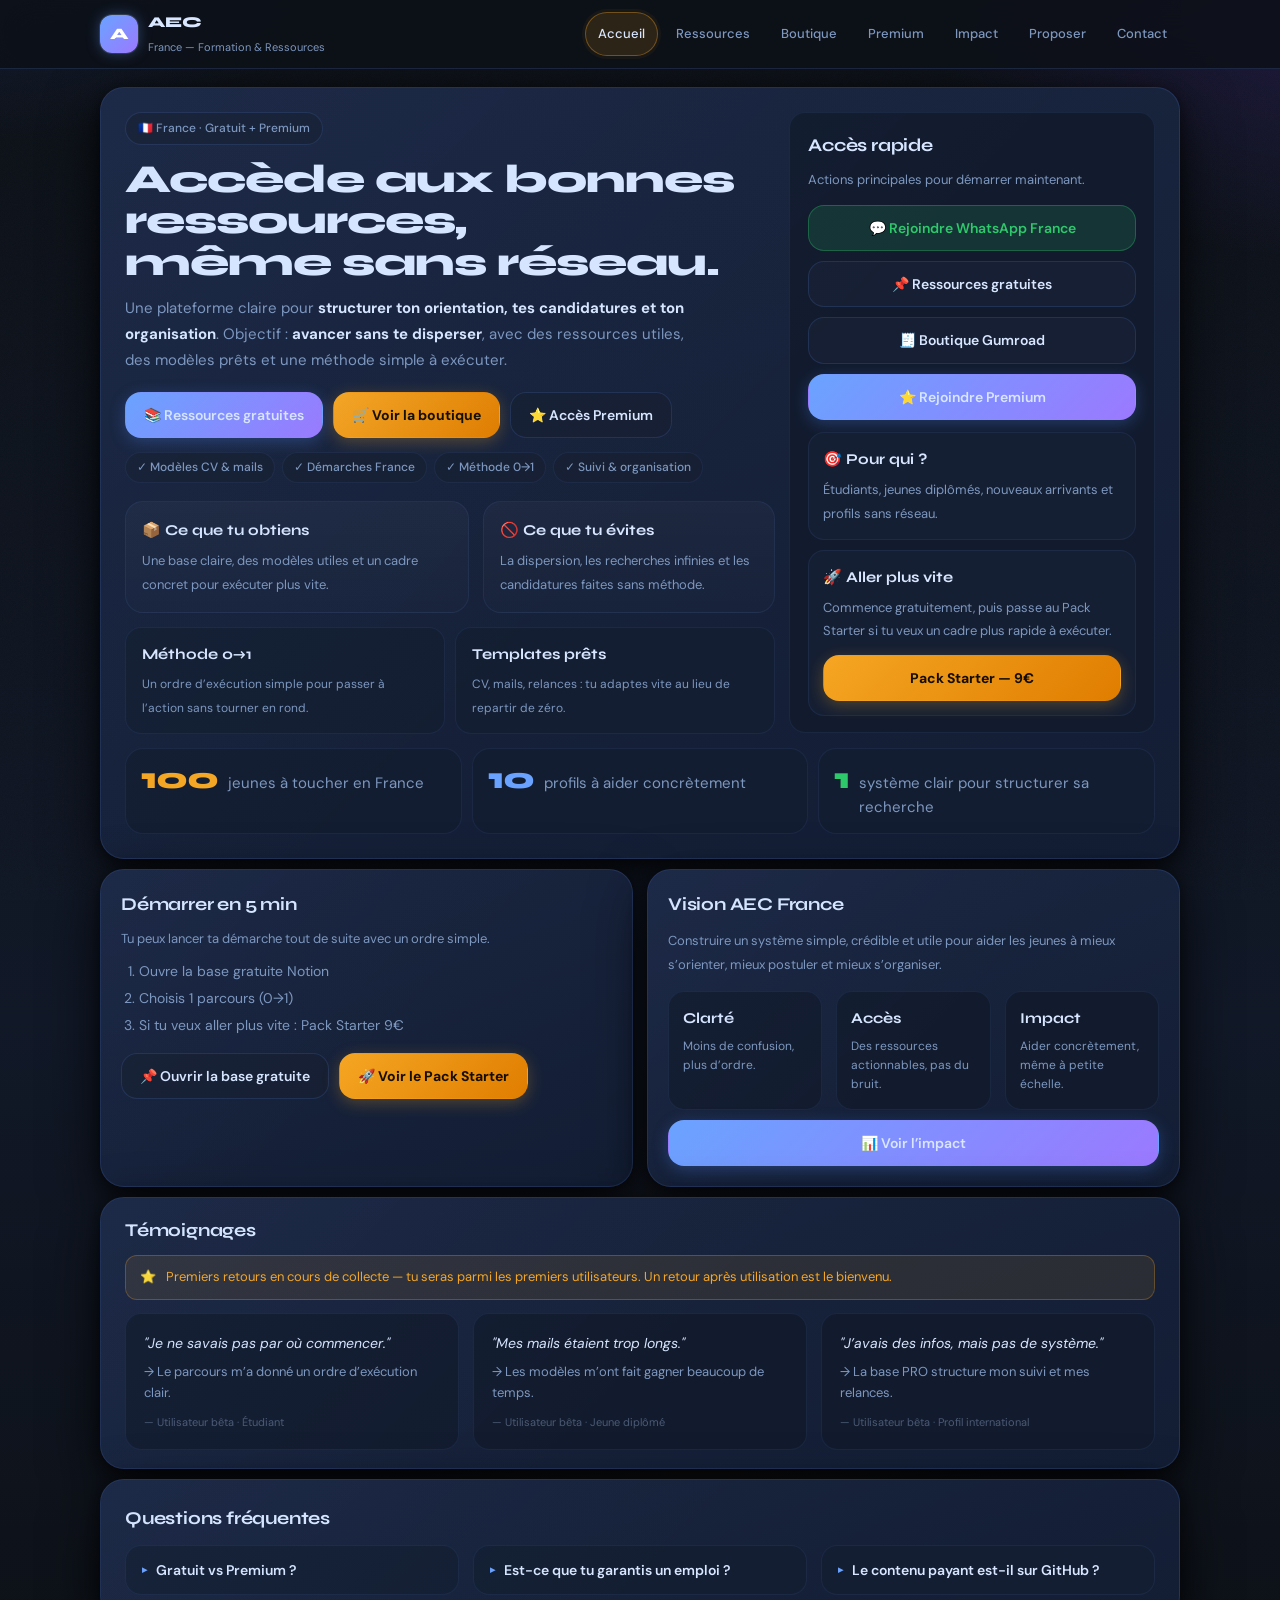
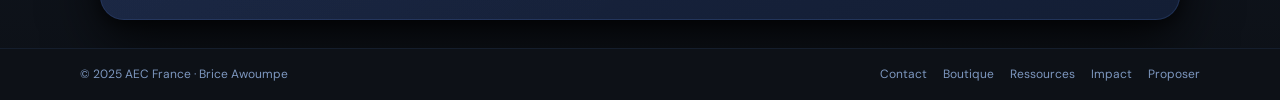
==== commit 10ae3f12: "Merge branch 'main' into dev" ====
--- a/index.html
+++ b/index.html
@@ -3,705 +3,2030 @@
 <head>
   <meta charset="utf-8" />
   <meta name="viewport" content="width=device-width,initial-scale=1" />
-  <title>AEC France – Accueil | Orientation, CV, Méthodes & Parcours PRO</title>
-  <meta name="description" content="Plateforme AEC France : ressources gratuites, templates CV et méthodes concrètes pour étudiants et jeunes diplômés." />
-  <meta name="robots" content="index, follow, max-image-preview:large" />
-  <meta name="theme-color" content="#0d1117" />
+  
+  <title>AEC France – Orientation, CV, Méthodes & Parcours PRO</title>
+  <meta
+    name="description"
+    content="Plateforme AEC France : ressources gratuites, templates CV & mails, méthodes d'organisation, système PRO Notion et packs premium pour étudiants et jeunes diplômés."
+  />
+  <meta name="robots" content="index, follow" />
   <link rel="canonical" href="https://brice96940.github.io/AEC-France/" />
-  <meta property="og:title" content="AEC France – Accueil | Orientation, CV, Méthodes & Parcours PRO" />
-  <meta property="og:description" content="Ressources gratuites, templates CV, méthodes, boutique et packs premium pour structurer orientation et candidatures." />
+
+  <meta property="og:title" content="AEC France – Formation & Ressources" />
+  <meta
+    property="og:description"
+    content="Templates CV, méthodes, base Notion PRO et packs premium pour structurer ton orientation et ta recherche."
+  />
   <meta property="og:type" content="website" />
   <meta property="og:url" content="https://brice96940.github.io/AEC-France/" />
-  <meta property="og:image" content="https://brice96940.github.io/AEC-France/preview.png" />
+  <meta property="og:image" content="https://brice96940.github.io/AEC-France/preview.jpg" />
+
   <meta name="twitter:card" content="summary_large_image" />
   <meta name="twitter:title" content="AEC France – Ressources & Formation" />
-  <meta name="twitter:description" content="Méthodes, CV, base Notion PRO et packs premium pour étudiants et jeunes diplômés." />
+  <meta
+    name="twitter:description"
+    content="Méthodes + CV + système PRO pour étudiants & jeunes diplômés"
+  />
   <meta name="twitter:image" content="https://brice96940.github.io/AEC-France/preview.jpg" />
+
   <link rel="icon" href="favicon.ico" type="image/x-icon" />
-  <link rel="icon" type="image/png" href="https://brice96940.github.io/AEC-France/logo.png">
-  <link rel="apple-touch-icon" href="https://brice96940.github.io/AEC-France/logo.png">
+
   <link rel="preconnect" href="https://fonts.googleapis.com" />
   <link rel="preconnect" href="https://fonts.gstatic.com" crossorigin />
-  <link href="https://fonts.googleapis.com/css2?family=Syne:wght@400;600;700;800&family=DM+Sans:ital,opsz,wght@0,9..40,300;0,9..40,400;0,9..40,500;0,9..40,600;1,9..40,300&display=swap" rel="stylesheet" />
-  <link rel="stylesheet" href="css/style.css" />
-
-  
-  
+  <link
+    href="https://fonts.googleapis.com/css2?family=Syne:wght@400;600;700;800&family=DM+Sans:ital,opsz,wght@0,9..40,300;0,9..40,400;0,9..40,500;0,9..40,600;1,9..40,300&display=swap"
+    rel="stylesheet"
+  />
+
   <script async src="https://www.googletagmanager.com/gtag/js?id=G-3CMKMB7J42"></script>
-  <script type="application/ld+json">{
-    "@context": "https://schema.org",
-    "@graph": [
-      {
-        "@type": "Organization",
-        "name": "AEC France",
-        "url": "https://brice96940.github.io/AEC-France/",
-        "logo": "https://brice96940.github.io/AEC-France/logo.png",
-        "founder": { "@type": "Person", "name": "Brice Awoumpe" },
-        "sameAs": ["https://www.linkedin.com/in/awoumpebrice99/"]
+  <script>
+    window.dataLayer = window.dataLayer || [];
+
+    /**
+     * Wrapper Google Analytics.
+     */
+    function gtag() {
+      dataLayer.push(arguments);
+    }
+
+    gtag("js", new Date());
+    gtag("config", "G-3CMKMB7J42", { anonymize_ip: true });
+
+    /**
+     * Envoie un événement de tracking.
+     *
+     * @param {string} label
+     * @param {string} [category="navigation"]
+     */
+    function track(label, category) {
+      if (typeof gtag !== "undefined") {
+        gtag("event", "click", {
+          event_category: category || "navigation",
+          event_label: label
+        });
+      }
+    }
+  </script>
+
+  <script type="application/ld+json">
+    {
+      "@context": "https://schema.org",
+      "@type": "EducationalOrganization",
+      "name": "AEC France",
+      "url": "https://brice96940.github.io/AEC-France/",
+      "description": "Plateforme d'orientation, méthodes et ressources pour étudiants et jeunes diplômés.",
+      "founder": {
+        "@type": "Person",
+        "name": "Brice Awoumpe"
       },
-      {
-        "@type": "WebSite",
-        "name": "AEC France",
-        "url": "https://brice96940.github.io/AEC-France/",
-        "inLanguage": "fr",
-        "description": "Ressources gratuites, templates CV et méthodes concrètes pour étudiants et jeunes diplômés."
+      "areaServed": "France"
+    }
+  </script>
+
+  <style>
+    :root {
+      --bg: #0d1117;
+      --bg1: #111827;
+      --bg2: #141e30;
+
+      --text: #d8e6ff;
+      --muted: #7d97bf;
+      --subtle: rgba(180, 205, 245, 0.35);
+
+      --card: #161f32;
+      --card2: #121a2c;
+
+      --line: rgba(80, 120, 200, 0.22);
+      --line2: rgba(80, 120, 200, 0.12);
+
+      --blue: #6aa3ff;
+      --blue2: #9b79ff;
+      --gold: #f5a623;
+      --gold2: #e07d00;
+      --green: #2ec96a;
+
+      --fd: "Syne", sans-serif;
+      --fb: "DM Sans", sans-serif;
+
+      --r: 16px;
+      --rl: 24px;
+      --sh: 0 20px 55px rgba(0, 0, 0, 0.75), 0 4px 16px rgba(0, 0, 0, 0.55);
+      --shm: 0 6px 20px rgba(0, 0, 0, 0.45);
+      --max: 1120px;
+      --tap: 44px;
+      --tr: 0.16s cubic-bezier(0.4, 0, 0.2, 1);
+    }
+
+    *,
+    *::before,
+    *::after {
+      box-sizing: border-box;
+    }
+
+    html {
+      scroll-behavior: smooth;
+    }
+
+    body {
+      margin: 0;
+      font-family: var(--fb);
+      font-size: 15px;
+      color: var(--text);
+      background: #0d1117;
+      background-image:
+        radial-gradient(ellipse 1000px 600px at -5% -10%, rgba(50, 90, 200, 0.28), transparent 52%),
+        radial-gradient(ellipse 800px 500px at 105% 0%, rgba(100, 60, 220, 0.2), transparent 52%),
+        radial-gradient(ellipse 600px 350px at 55% 80%, rgba(245, 166, 35, 0.08), transparent 58%),
+        linear-gradient(180deg, #0d1117 0%, #111827 60%, #0d1117 100%);
+      line-height: 1.6;
+      -webkit-font-smoothing: antialiased;
+      min-height: 100vh;
+    }
+
+    body::before {
+      content: "";
+      position: fixed;
+      inset: 0;
+      z-index: 0;
+      pointer-events: none;
+      opacity: 0.02;
+      background-image: url("data:image/svg+xml,%3Csvg viewBox='0 0 200 200' xmlns='http://www.w3.org/2000/svg'%3E%3Cfilter id='n'%3E%3CfeTurbulence type='fractalNoise' baseFrequency='.85' numOctaves='4' stitchTiles='stitch'/%3E%3C/filter%3E%3Crect width='100%25' height='100%25' filter='url(%23n)'/%3E%3C/svg%3E");
+      background-size: 180px;
+    }
+
+    a {
+      color: inherit;
+      text-decoration: none;
+    }
+
+    .z1 {
+      position: relative;
+      z-index: 1;
+    }
+
+    .wrap {
+      max-width: var(--max);
+      margin: 0 auto;
+      padding: 18px 20px 28px;
+    }
+
+    .skip {
+      position: absolute;
+      left: -999px;
+      top: auto;
+      width: 1px;
+      height: 1px;
+      overflow: hidden;
+    }
+
+    .skip:focus {
+      left: 12px;
+      top: 10px;
+      width: auto;
+      height: auto;
+      padding: 10px 14px;
+      background: rgba(255, 255, 255, 0.1);
+      border: 1px solid rgba(255, 255, 255, 0.2);
+      border-radius: 10px;
+      z-index: 999;
+    }
+
+    .topbar {
+      position: sticky;
+      top: 0;
+      z-index: 100;
+      backdrop-filter: blur(18px) saturate(1.4);
+      -webkit-backdrop-filter: blur(18px) saturate(1.4);
+      background: rgba(13, 17, 23, 0.88);
+      border-bottom: 1px solid var(--line);
+    }
+
+    .topbar-inner {
+      max-width: var(--max);
+      margin: 0 auto;
+      padding: 10px 20px;
+      display: flex;
+      align-items: center;
+      justify-content: space-between;
+      gap: 14px;
+    }
+
+    .brand {
+      display: flex;
+      gap: 10px;
+      align-items: center;
+      text-decoration: none;
+    }
+
+    .logo {
+      width: 38px;
+      height: 38px;
+      border-radius: 12px;
+      background: linear-gradient(135deg, var(--blue), var(--blue2));
+      box-shadow: 0 0 0 1px rgba(255, 255, 255, 0.1), 0 0 14px rgba(100, 163, 255, 0.35);
+      flex: 0 0 auto;
+      display: flex;
+      align-items: center;
+      justify-content: center;
+      font-family: var(--fd);
+      font-weight: 800;
+      font-size: 16px;
+      color: #fff;
+    }
+
+    .brand-t b {
+      font-family: var(--fd);
+      font-size: 15px;
+      font-weight: 800;
+      display: block;
+    }
+
+    .brand-t .sub {
+      color: var(--muted);
+      font-size: 11px;
+    }
+
+    nav {
+      display: flex;
+      gap: 5px;
+      flex-wrap: wrap;
+      justify-content: flex-end;
+    }
+
+    .tab {
+      padding: 8px 12px;
+      border-radius: 999px;
+      border: 1px solid transparent;
+      background: transparent;
+      color: var(--muted);
+      font-family: var(--fb);
+      font-weight: 500;
+      font-size: 13px;
+      transition: all var(--tr);
+      min-height: var(--tap);
+      display: inline-flex;
+      align-items: center;
+      cursor: pointer;
+    }
+
+    .tab:hover {
+      color: var(--text);
+      background: var(--card);
+      border-color: var(--line);
+    }
+
+    .tab.active {
+      color: var(--text);
+      background: rgba(245, 166, 35, 0.14);
+      border-color: rgba(245, 166, 35, 0.35);
+      box-shadow: 0 0 0 3px rgba(255, 176, 32, 0.05);
+    }
+
+    .menu-btn {
+      display: none;
+      height: var(--tap);
+      min-width: var(--tap);
+      padding: 0 12px;
+      border-radius: 10px;
+      border: 1px solid var(--line);
+      background: var(--card);
+      color: var(--text);
+      cursor: pointer;
+      align-items: center;
+      justify-content: center;
+      gap: 7px;
+      font-weight: 600;
+      font-size: 13px;
+      font-family: var(--fb);
+      transition: all var(--tr);
+    }
+
+    .menu-btn:hover {
+      border-color: rgba(255, 255, 255, 0.18);
+      background: rgba(255, 255, 255, 0.07);
+    }
+
+    .menu-panel {
+      display: none;
+      border-top: 1px solid var(--line2);
+      background: rgba(13, 17, 23, 0.96);
+      padding: 10px 20px 14px;
+    }
+
+    .menu-panel.open {
+      display: block;
+    }
+
+    .menu-grid {
+      display: grid;
+      grid-template-columns: 1fr 1fr;
+      gap: 8px;
+      max-width: var(--max);
+      margin: 0 auto;
+    }
+
+    .view {
+      display: none;
+      animation: fade-in 0.2s ease;
+    }
+
+    .view.active {
+      display: block;
+    }
+
+    @keyframes fade-in {
+      from {
+        opacity: 0;
+        transform: translateY(5px);
       }
-    ]
-  }</script>
+
+      to {
+        opacity: 1;
+        transform: none;
+      }
+    }
+
+    .surface {
+      background: linear-gradient(158deg, #1a2540, #131e35);
+      border: 1px solid var(--line);
+      border-radius: var(--rl);
+      box-shadow: var(--sh);
+      padding: 24px;
+      position: relative;
+      overflow: hidden;
+    }
+
+    .surface::before {
+      content: "";
+      position: absolute;
+      inset: 0;
+      background: linear-gradient(135deg, rgba(100, 160, 255, 0.04) 0%, transparent 55%);
+      pointer-events: none;
+      border-radius: inherit;
+    }
+
+    .surface.tight {
+      padding: 20px;
+    }
+
+    .surface.compact-y {
+      padding-top: 18px;
+      padding-bottom: 18px;
+    }
+
+    .panel {
+      background: #151f33;
+      border: 1px solid var(--line2);
+      border-radius: var(--r);
+      padding: 18px;
+      transition: border-color var(--tr), background var(--tr), transform var(--tr);
+    }
+
+    .panel:hover {
+      border-color: var(--line);
+      background: #1c2840;
+      transform: translateY(-1px);
+    }
+
+    .panel.flat {
+      background: #121b2e;
+    }
+
+    .panel.mini {
+      padding: 14px;
+    }
+
+    .g2 {
+      display: grid;
+      grid-template-columns: 1.28fr 0.72fr;
+      gap: 14px;
+      align-items: stretch;
+      margin-bottom: 0;
+    }
+
+    .g2eq {
+      display: grid;
+      grid-template-columns: 1fr 1fr;
+      gap: 14px;
+      align-items: stretch;
+      margin-bottom: 0;
+    }
+
+    .g3 {
+      display: grid;
+      grid-template-columns: repeat(3, 1fr);
+      gap: 14px;
+    }
+
+    h1 {
+      margin: 0 0 12px;
+      font-family: var(--fd);
+      font-size: clamp(26px, 3.1vw, 44px);
+      font-weight: 800;
+      letter-spacing: -1px;
+      line-height: 1.04;
+    }
+
+    h2 {
+      margin: 0 0 10px;
+      font-family: var(--fd);
+      font-size: 18px;
+      font-weight: 700;
+      letter-spacing: -0.2px;
+    }
+
+    h3 {
+      margin: 0 0 7px;
+      font-family: var(--fd);
+      font-size: 15px;
+      font-weight: 700;
+    }
+
+    p {
+      margin: 0;
+    }
+
+    .muted {
+      color: var(--muted);
+    }
+
+    .subtle {
+      color: var(--subtle);
+    }
+
+    strong {
+      color: var(--text);
+    }
+
+    .pill {
+      display: inline-flex;
+      align-items: center;
+      gap: 7px;
+      padding: 6px 12px;
+      border-radius: 999px;
+      border: 1px solid var(--line);
+      background: #161f33;
+      color: var(--muted);
+      font-size: 12px;
+      font-weight: 500;
+      width: fit-content;
+    }
+
+    .badge {
+      display: inline-flex;
+      align-items: center;
+      padding: 4px 10px;
+      border-radius: 999px;
+      font-size: 11px;
+      font-weight: 700;
+      letter-spacing: 0.2px;
+      text-transform: uppercase;
+      border: 1px solid var(--line);
+      background: #161f33;
+      color: var(--muted);
+      width: fit-content;
+    }
+
+    .badge.best {
+      border-color: rgba(255, 176, 32, 0.4);
+      background: rgba(255, 176, 32, 0.1);
+      color: var(--gold);
+    }
+
+    .badge.rec {
+      border-color: rgba(79, 140, 255, 0.4);
+      background: rgba(79, 140, 255, 0.1);
+      color: var(--blue);
+    }
+
+    .row {
+      display: flex;
+      gap: 10px;
+      flex-wrap: wrap;
+      align-items: center;
+    }
+
+    .tags {
+      display: flex;
+      flex-wrap: wrap;
+      gap: 7px;
+      margin-top: 14px;
+    }
+
+    .tag {
+      padding: 5px 11px;
+      border-radius: 999px;
+      border: 1px solid var(--line2);
+      background: #161f33;
+      color: var(--muted);
+      font-size: 12px;
+      font-weight: 500;
+    }
+
+    .btn {
+      display: inline-flex;
+      align-items: center;
+      justify-content: center;
+      gap: 8px;
+      padding: 11px 18px;
+      border-radius: var(--r);
+      font-family: var(--fb);
+      font-weight: 600;
+      font-size: 14px;
+      border: 1px solid transparent;
+      cursor: pointer;
+      transition: all var(--tr);
+      min-height: var(--tap);
+      user-select: none;
+      -webkit-tap-highlight-color: transparent;
+      text-align: center;
+    }
+
+    .btn:hover {
+      transform: translateY(-1px);
+    }
+
+    .btn:active {
+      transform: none;
+    }
+
+    .btn.primary {
+      background: linear-gradient(135deg, var(--blue), var(--blue2));
+      box-shadow: 0 4px 16px rgba(79, 140, 255, 0.28);
+    }
+
+    .btn.primary:hover {
+      box-shadow: 0 6px 22px rgba(79, 140, 255, 0.4);
+    }
+
+    .btn.ghost {
+      background: #161f33;
+      border-color: var(--line);
+    }
+
+    .btn.ghost:hover {
+      border-color: rgba(100, 163, 255, 0.35);
+      background: #1e2e4a;
+    }
+
+    .btn.accent {
+      background: linear-gradient(135deg, var(--gold), var(--gold2));
+      color: #150e00;
+      font-weight: 700;
+      box-shadow: 0 4px 16px rgba(255, 176, 32, 0.26);
+    }
+
+    .btn.accent:hover {
+      box-shadow: 0 6px 22px rgba(255, 176, 32, 0.38);
+    }
+
+    .btn.good {
+      background: rgba(46, 201, 106, 0.14);
+      border-color: rgba(46, 201, 106, 0.32);
+      color: var(--green);
+    }
+
+    .btn.good:hover {
+      background: rgba(46, 201, 106, 0.22);
+    }
+
+    .btn.block {
+      width: 100%;
+    }
+
+    .price {
+      font-family: var(--fd);
+      font-size: 36px;
+      font-weight: 800;
+      letter-spacing: -1.5px;
+      margin: 7px 0 5px;
+      background: linear-gradient(135deg, var(--text) 40%, var(--muted));
+      -webkit-background-clip: text;
+      -webkit-text-fill-color: transparent;
+      background-clip: text;
+    }
+
+    .hero-shell {
+      display: grid;
+      grid-template-columns: 1.08fr 0.92fr;
+      gap: 14px;
+      margin-top: 18px;
+    }
+
+    .hero-card {
+      background: linear-gradient(180deg, rgba(255, 255, 255, 0.03), rgba(255, 255, 255, 0.01));
+      border: 1px solid var(--line2);
+      border-radius: 18px;
+      padding: 16px;
+    }
+
+    .hero-illus {
+      display: grid;
+      grid-template-columns: 1fr 1fr;
+      gap: 10px;
+      margin-top: 14px;
+    }
+
+    .kpi {
+      border-radius: 16px;
+      border: 1px solid var(--line2);
+      background: #131e32;
+      padding: 14px 16px;
+    }
+
+    .kpi b {
+      font-family: var(--fd);
+      font-size: 15px;
+      font-weight: 700;
+      display: block;
+      margin-bottom: 5px;
+    }
+
+    .kpi .muted {
+      font-size: 12px;
+      line-height: 1.5;
+    }
+
+    .impact-strip {
+      display: grid;
+      grid-template-columns: repeat(3, 1fr);
+      gap: 10px;
+      margin-top: 14px;
+    }
+
+    .impact-box {
+      padding: 14px 15px;
+      border-radius: 18px;
+      border: 1px solid var(--line2);
+      background: #131d31;
+    }
+
+    .impact-line {
+      display: flex;
+      align-items: baseline;
+      gap: 10px;
+    }
+
+    .impact-num {
+      font-family: var(--fd);
+      font-weight: 800;
+      font-size: 30px;
+      line-height: 1;
+      letter-spacing: -1px;
+    }
+
+    .quick-stack {
+      display: flex;
+      flex-direction: column;
+      gap: 10px;
+    }
+
+    .quick-info {
+      display: grid;
+      gap: 10px;
+      margin-top: 12px;
+    }
+
+    .hr {
+      border: 0;
+      border-top: 1px solid var(--line2);
+      margin: 18px 0;
+    }
+
+    .banner {
+      display: flex;
+      align-items: flex-start;
+      gap: 10px;
+      background: rgba(245, 166, 35, 0.1);
+      border: 1px solid rgba(245, 166, 35, 0.28);
+      border-radius: 12px;
+      padding: 11px 14px;
+      color: var(--gold);
+      font-size: 13px;
+      margin-bottom: 13px;
+    }
+
+    .p-rec {
+      border-color: rgba(100, 163, 255, 0.3) !important;
+      background: linear-gradient(158deg, #1a2b50, #16223c) !important;
+    }
+
+    .p-rec:hover {
+      border-color: rgba(100, 163, 255, 0.5) !important;
+    }
+
+    .snum {
+      width: 30px;
+      height: 30px;
+      border-radius: 50%;
+      flex: 0 0 30px;
+      display: flex;
+      align-items: center;
+      justify-content: center;
+      font-family: var(--fd);
+      font-weight: 800;
+      font-size: 13px;
+      background: linear-gradient(135deg, var(--blue), var(--blue2));
+      box-shadow: 0 0 10px rgba(79, 140, 255, 0.26);
+      margin-bottom: 10px;
+    }
+
+    details {
+      border: 1px solid var(--line2);
+      background: #131e32;
+      border-radius: var(--r);
+      padding: 13px 16px;
+      transition: border-color var(--tr), background var(--tr);
+    }
+
+    details:hover {
+      border-color: var(--line);
+      background: #1a2840;
+    }
+
+    details[open] {
+      border-color: rgba(100, 163, 255, 0.28);
+      background: rgba(100, 163, 255, 0.07);
+    }
+
+    summary {
+      cursor: pointer;
+      font-weight: 600;
+      font-size: 14px;
+      list-style: none;
+      display: flex;
+      align-items: center;
+      gap: 9px;
+    }
+
+    summary::-webkit-details-marker {
+      display: none;
+    }
+
+    summary::before {
+      content: "▸";
+      color: var(--blue);
+      font-size: 10px;
+      flex: 0 0 auto;
+      transition: transform var(--tr);
+    }
+
+    details[open] summary::before {
+      transform: rotate(90deg);
+    }
+
+    details p {
+      margin: 9px 0 0;
+      color: var(--muted);
+      font-size: 13px;
+      padding-left: 20px;
+    }
+
+    ul {
+      margin: 10px 0 0;
+      padding: 0;
+      list-style: none;
+      color: var(--muted);
+      font-size: 13px;
+    }
+
+    li {
+      margin: 6px 0;
+      display: flex;
+      align-items: flex-start;
+      gap: 8px;
+    }
+
+    li::before {
+      content: "✓";
+      color: var(--green);
+      font-size: 11px;
+      margin-top: 2px;
+      flex: 0 0 auto;
+      font-weight: 700;
+    }
+
+    .steps-list {
+      margin: 8px 0 16px;
+      padding-left: 18px;
+      color: var(--muted);
+      font-size: 14px;
+    }
+
+    .steps-list li {
+      display: list-item;
+      margin: 5px 0;
+    }
+
+    .steps-list li::before {
+      content: none;
+    }
+
+    .home-flow {
+      display: grid;
+      gap: 10px;
+    }
+
+    .home-flow > * {
+      margin: 0;
+    }
+
+    .testimonial-section {
+      margin-top: 0;
+      padding-top: 18px;
+    }
+
+    footer {
+      border-top: 1px solid var(--line2);
+      background: #0d1117;
+      padding: 16px 20px;
+    }
+
+    .fi {
+      max-width: var(--max);
+      margin: 0 auto;
+      display: flex;
+      justify-content: space-between;
+      gap: 12px;
+      flex-wrap: wrap;
+      align-items: center;
+      font-size: 12px;
+      color: var(--muted);
+    }
+
+    .fl {
+      display: flex;
+      gap: 16px;
+      flex-wrap: wrap;
+    }
+
+    .fl a {
+      color: var(--muted);
+      transition: color var(--tr);
+    }
+
+    .fl a:hover {
+      color: var(--text);
+    }
+
+    :focus-visible {
+      outline: 2px solid rgba(79, 140, 255, 0.55);
+      outline-offset: 2px;
+      border-radius: 8px;
+    }
+
+    @media (max-width: 980px) {
+      .g2,
+      .g2eq,
+      .hero-shell {
+        grid-template-columns: 1fr;
+      }
+
+      .g3 {
+        grid-template-columns: 1fr 1fr;
+      }
+
+      .impact-strip {
+        grid-template-columns: 1fr;
+      }
+
+      nav {
+        display: none;
+      }
+
+      .menu-btn {
+        display: inline-flex;
+      }
+
+      .home-flow {
+        gap: 12px;
+      }
+    }
+
+    @media (max-width: 600px) {
+      .g3 {
+        grid-template-columns: 1fr;
+      }
+
+      .hero-illus {
+        grid-template-columns: 1fr;
+      }
+
+      .surface {
+        padding: 18px;
+      }
+
+      h1 {
+        font-size: clamp(22px, 7vw, 32px);
+      }
+
+      .row .btn {
+        width: 100%;
+      }
+    }
+
+    @media (prefers-reduced-motion: reduce) {
+      html {
+        scroll-behavior: auto;
+      }
+
+      .btn,
+      .tab,
+      .panel,
+      details {
+        transition: none;
+      }
+
+      .view {
+        animation: none;
+      }
+    }
+  </style>
 </head>
 <body>
-<a class="skip" href="#main">Aller au contenu</a>
-<header class="topbar">
-<div class="topbar-inner">
-<a aria-label="AEC France – Accueil" class="brand" data-link-kind="internal" data-nav="accueil" data-track="nav_brand" href="#/accueil">
-<img src="logo_2.png" alt="AEC France" class="logo-img">
-<div class="brand-t">
-<b>AEC</b>
-<span class="sub">France — Formation &amp; Ressources</span>
-</div>
-</a>
-<nav aria-label="Navigation principale">
-<a class="tab" data-link-kind="internal" data-nav="accueil" data-track="nav_accueil" href="#/accueil">Accueil</a>
-<a class="tab" data-link-kind="internal" data-nav="ressources" data-track="nav_ressources" href="#/ressources">Ressources</a>
-<a class="tab" data-link-kind="internal" data-nav="boutique" data-track="nav_boutique" href="#/boutique">Boutique</a>
-<a class="tab" data-link-kind="internal" data-nav="premium" data-track="nav_premium" href="#/premium">Premium</a>
-<a class="tab" data-link-kind="internal" data-nav="impact" data-track="nav_impact" href="#/impact">Impact</a>
-<a class="tab" data-link-kind="internal" data-nav="proposer" data-track="nav_proposer" href="#/proposer">Proposer</a>
-<a class="tab" data-link-kind="internal" data-nav="contact" data-track="nav_contact" href="#/contact">Contact</a>
-</nav>
-<button aria-controls="menuPanel" aria-expanded="false" class="menu-btn" data-track="nav_menu_mobile" id="menuBtn">
+  <a class="skip" href="#main">Aller au contenu</a>
+
+  <header class="topbar">
+    <div class="topbar-inner">
+      <a
+        class="brand"
+        href="#/accueil"
+        data-nav="accueil"
+        data-track="nav_brand"
+        aria-label="AEC France – Accueil"
+      >
+        <span class="logo" aria-hidden="true">A</span>
+        <div class="brand-t">
+          <b>AEC</b>
+          <span class="sub">France — Formation & Ressources</span>
+        </div>
+      </a>
+
+      <nav aria-label="Navigation principale">
+        <a class="tab" href="#/accueil" data-nav="accueil" data-track="nav_accueil">Accueil</a>
+        <a class="tab" href="#/ressources" data-nav="ressources" data-track="nav_ressources">Ressources</a>
+        <a class="tab" href="#/boutique" data-nav="boutique" data-track="nav_boutique">Boutique</a>
+        <a class="tab" href="#/premium" data-nav="premium" data-track="nav_premium">Premium</a>
+        <a class="tab" href="#/impact" data-nav="impact" data-track="nav_impact">Impact</a>
+        <a class="tab" href="#/proposer" data-nav="proposer" data-track="nav_proposer">Proposer</a>
+        <a class="tab" href="#/contact" data-nav="contact" data-track="nav_contact">Contact</a>
+      </nav>
+
+      <button
+        class="menu-btn"
+        id="menuBtn"
+        aria-expanded="false"
+        aria-controls="menuPanel"
+        data-track="nav_menu_mobile"
+      >
         ☰ Menu
       </button>
-</div>
-<div aria-label="Menu mobile" class="menu-panel" id="menuPanel" role="region">
-<div class="menu-grid">
-<a class="tab" data-link-kind="internal" data-nav="accueil" data-track="mnav_accueil" href="#/accueil">Accueil</a>
-<a class="tab" data-link-kind="internal" data-nav="ressources" data-track="mnav_ressources" href="#/ressources">Ressources</a>
-<a class="tab" data-link-kind="internal" data-nav="boutique" data-track="mnav_boutique" href="#/boutique">Boutique</a>
-<a class="tab" data-link-kind="internal" data-nav="premium" data-track="mnav_premium" href="#/premium">Premium</a>
-<a class="tab" data-link-kind="internal" data-nav="impact" data-track="mnav_impact" href="#/impact">Impact</a>
-<a class="tab" data-link-kind="internal" data-nav="proposer" data-track="mnav_proposer" href="#/proposer">Proposer</a>
-<a class="tab" data-link-kind="internal" data-nav="contact" data-track="mnav_contact" href="#/contact">Contact</a>
-</div>
-</div>
-</header>
-<main class="wrap z1" id="main">
-
-<section class="view active" id="view-accueil">
-<div class="home-flow">
-<section class="surface">
-<div class="g2">
-<div>
-<span class="pill">🇫🇷 France · Gratuit + Premium</span>
-<h1 style="margin-top: 14px;">
-                Accède aux bonnes ressources,<br/>
+    </div>
+
+    <div class="menu-panel" id="menuPanel" role="region" aria-label="Menu mobile">
+      <div class="menu-grid">
+        <a class="tab" href="#/accueil" data-nav="accueil" data-track="mnav_accueil">Accueil</a>
+        <a class="tab" href="#/ressources" data-nav="ressources" data-track="mnav_ressources">Ressources</a>
+        <a class="tab" href="#/boutique" data-nav="boutique" data-track="mnav_boutique">Boutique</a>
+        <a class="tab" href="#/premium" data-nav="premium" data-track="mnav_premium">Premium</a>
+        <a class="tab" href="#/impact" data-nav="impact" data-track="mnav_impact">Impact</a>
+        <a class="tab" href="#/proposer" data-nav="proposer" data-track="mnav_proposer">Proposer</a>
+        <a class="tab" href="#/contact" data-nav="contact" data-track="mnav_contact">Contact</a>
+      </div>
+    </div>
+  </header>
+
+  <main id="main" class="wrap z1">
+    <script>
+      const LINKS = {
+        whatsappFrance: "https://chat.whatsapp.com/GP2wgOk51U44DpNnnkYtI8",
+        notionFrance: "https://www.notion.so/AEC-France-311e2b4c167380a688dcd03a5b0fddf7?source=copy_link",
+        gumroadStarter: "https://bricearnol.gumroad.com/l/jnjppn",
+        gumroadPro: "https://bricearnol.gumroad.com/l/plokyo",
+        gumroadProPlus: "https://bricearnol.gumroad.com/l/puxjqo",
+        proposerForm: "https://docs.google.com/forms/d/e/1FAIpQLSecvmFiKOzILIFoWm1v09cufH0rxaRbZSoAD5pVEXINaPc8rg/viewform?usp=header",
+        premiumAccessForm: "https://docs.google.com/forms/d/e/1FAIpQLSfdxGvy2BZaaL7MYKDlnTSXikcxrrhunNo6bGf2gt5-khosWQ/viewform?usp=header",
+        contactEmail: "mailto:differentsleaders328@gmail.com",
+        linkedin: "https://www.linkedin.com/in/awoumpebrice99/"
+      };
+    </script>
+
+    <section class="view active" id="view-accueil">
+      <div class="home-flow">
+        <section class="surface">
+          <div class="g2">
+            <div>
+              <span class="pill">🇫🇷 France · Gratuit + Premium</span>
+
+              <h1 style="margin-top: 14px;">
+                Accède aux bonnes ressources,<br />
                 même sans réseau.
               </h1>
-<p class="muted" style="font-size: 15px; margin-bottom: 18px; max-width: 560px; line-height: 1.75;">
+
+              <p
+                class="muted"
+                style="font-size: 15px; margin-bottom: 18px; max-width: 560px; line-height: 1.75;"
+              >
                 Une plateforme claire pour
                 <strong>structurer ton orientation, tes candidatures et ton organisation</strong>.
                 Objectif :
                 <strong>avancer sans te disperser</strong>,
                 avec des ressources utiles, des modèles prêts et une méthode simple à exécuter.
               </p>
-<div class="row">
-<a class="btn primary" data-link-kind="internal" data-track="cta_home_ressources" href="#/ressources">
+
+              <div class="row">
+                <a
+                  class="btn primary"
+                  href="#/ressources"
+                  data-track="cta_home_ressources"
+                  onclick="track('cta_home_ressources','cta_hero')"
+                >
                   📚 Ressources gratuites
                 </a>
-<a class="btn accent" data-link-kind="internal" data-track="cta_home_boutique" href="#/boutique">
+
+                <a
+                  class="btn accent"
+                  href="#/boutique"
+                  data-track="cta_home_boutique"
+                  onclick="track('cta_home_boutique','cta_hero')"
+                >
                   🛒 Voir la boutique
                 </a>
-<a class="btn ghost" data-link-kind="internal" data-track="cta_home_premium" href="#/premium">
+
+                <a
+                  class="btn ghost"
+                  href="#/premium"
+                  data-track="cta_home_premium"
+                  onclick="track('cta_home_premium','cta_hero')"
+                >
                   ⭐ Accès Premium
                 </a>
-</div>
-<div class="tags">
-<span class="tag">✓ Modèles CV &amp; mails</span>
-<span class="tag">✓ Démarches France</span>
-<span class="tag">✓ Méthode 0→1</span>
-<span class="tag">✓ Suivi &amp; organisation</span>
-</div>
-
-<!-- Liens SEO premium : accès direct aux pages qui peuvent remonter dans Google -->
-<div class="quick-stack" style="max-width: 560px; margin-top: 14px;">
-<a class="btn ghost block" href="pages/cv-sans-experience.html" data-track="home_seo_cv" data-link-kind="internal">📄 Lire : CV sans expérience</a>
-<a class="btn ghost block" href="pages/orientation-apres-bac.html" data-track="home_seo_orientation" data-link-kind="internal">🎓 Lire : Orientation après bac</a>
-<a class="btn ghost block" href="pages/trouver-travail.html" data-track="home_seo_job" data-link-kind="internal">💼 Lire : Trouver un travail</a>
-</div>
-<div class="hero-shell">
-<div class="hero-card">
-<h3>📦 Ce que tu obtiens</h3>
-<p class="muted" style="font-size: 13px; line-height: 1.8;">
+              </div>
+
+              <div class="tags">
+                <span class="tag">✓ Modèles CV & mails</span>
+                <span class="tag">✓ Démarches France</span>
+                <span class="tag">✓ Méthode 0→1</span>
+                <span class="tag">✓ Suivi & organisation</span>
+              </div>
+
+              <div class="hero-shell">
+                <div class="hero-card">
+                  <h3>📦 Ce que tu obtiens</h3>
+                  <p class="muted" style="font-size: 13px; line-height: 1.8;">
                     Une base claire, des modèles utiles et un cadre concret pour exécuter plus vite.
                   </p>
-</div>
-<div class="hero-card">
-<h3>🚫 Ce que tu évites</h3>
-<p class="muted" style="font-size: 13px; line-height: 1.8;">
+                </div>
+
+                <div class="hero-card">
+                  <h3>🚫 Ce que tu évites</h3>
+                  <p class="muted" style="font-size: 13px; line-height: 1.8;">
                     La dispersion, les recherches infinies et les candidatures faites sans méthode.
                   </p>
-</div>
-</div>
-<div class="hero-illus">
-<div class="kpi">
-<b>Méthode 0→1</b>
-<span class="muted">
+                </div>
+              </div>
+
+              <div class="hero-illus">
+                <div class="kpi">
+                  <b>Méthode 0→1</b>
+                  <span class="muted">
                     Un ordre d’exécution simple pour passer à l’action sans tourner en rond.
                   </span>
-</div>
-<div class="kpi">
-<b>Templates prêts</b>
-<span class="muted">
+                </div>
+
+                <div class="kpi">
+                  <b>Templates prêts</b>
+                  <span class="muted">
                     CV, mails, relances : tu adaptes vite au lieu de repartir de zéro.
                   </span>
-</div>
-</div>
-</div>
-<aside>
-<div class="panel flat" style="padding: 18px 18px 16px;">
-<h2>Accès rapide</h2>
-<p class="muted" style="font-size: 13px; margin-bottom: 14px;">
+                </div>
+              </div>
+            </div>
+
+            <aside>
+              <div class="panel flat" style="padding: 18px 18px 16px;">
+                <h2>Accès rapide</h2>
+                <p class="muted" style="font-size: 13px; margin-bottom: 14px;">
                   Actions principales pour démarrer maintenant.
                 </p>
-<div class="quick-stack">
-<a class="btn good block" data-link-kind="whatsapp" data-track="quick_whatsapp_france" href="https://chat.whatsapp.com/GP2wgOk51U44DpNnnkYtI8" rel="noopener" target="_blank">
+
+                <div class="quick-stack">
+                  <a
+                    class="btn good block"
+                    href="https://chat.whatsapp.com/GP2wgOk51U44DpNnnkYtI8"
+                    target="_blank"
+                    rel="noopener"
+                    data-track="quick_whatsapp_france"
+                    onclick="track('quick_whatsapp_france','quick_access')"
+                  >
                     💬 Rejoindre WhatsApp France
                   </a>
-<a class="btn ghost block" data-link-kind="internal" data-track="quick_ressources" href="#/ressources">
+
+                  <a
+                    class="btn ghost block"
+                    href="#/ressources"
+                    data-track="quick_ressources"
+                    onclick="track('quick_ressources','quick_access')"
+                  >
                     📌 Ressources gratuites
                   </a>
-<a class="btn ghost block" data-link-kind="internal" data-track="quick_boutique" href="#/boutique">
+
+                  <a
+                    class="btn ghost block"
+                    href="#/boutique"
+                    data-track="quick_boutique"
+                    onclick="track('quick_boutique','quick_access')"
+                  >
                     🧾 Boutique Gumroad
                   </a>
-<a class="btn primary block" data-link-kind="internal" data-track="quick_premium" href="#/premium">
+
+                  <a
+                    class="btn primary block"
+                    href="#/premium"
+                    data-track="quick_premium"
+                    onclick="track('quick_premium','quick_access')"
+                  >
                     ⭐ Rejoindre Premium
                   </a>
-</div>
-<div class="quick-info">
-<div class="panel mini">
-<h3>🎯 Pour qui ?</h3>
-<p class="muted" style="font-size: 13px; line-height: 1.8;">
+                </div>
+
+                <div class="quick-info">
+                  <div class="panel mini">
+                    <h3>🎯 Pour qui ?</h3>
+                    <p class="muted" style="font-size: 13px; line-height: 1.8;">
                       Étudiants, jeunes diplômés, nouveaux arrivants et profils sans réseau.
                     </p>
-</div>
-<div class="panel mini">
-<h3>🚀 Aller plus vite</h3>
-<p class="muted" style="font-size: 13px; line-height: 1.8;">
+                  </div>
+
+                  <div class="panel mini">
+                    <h3>🚀 Aller plus vite</h3>
+                    <p class="muted" style="font-size: 13px; line-height: 1.8;">
                       Commence gratuitement, puis passe au Pack Starter si tu veux un cadre plus
                       rapide à exécuter.
                     </p>
-<a class="btn accent block" data-link-kind="product" data-product="starter" data-track="cta_sidebar_starter" href="https://bricearnol.gumroad.com/l/jnjppn" rel="noopener" style="margin-top: 12px;" target="_blank">
+
+                    <a
+                      class="btn accent block"
+                      style="margin-top: 12px;"
+                      href="https://bricearnol.gumroad.com/l/jnjppn"
+                      target="_blank"
+                      rel="noopener"
+                      data-track="cta_sidebar_starter"
+                      onclick="track('cta_sidebar_starter','boutique')"
+                    >
                       Pack Starter — 9€
                     </a>
-</div>
-<div class="panel mini">
-  <h3>🖼️ Aperçu</h3>
-  <img src="preview.png" alt="AEC preview" class="sidebar-preview" />
-</div>
-</div>
-</div>
-</aside>
-</div> <!-- ferme .g2 -->
-
-<div class="impact-strip">
-<div class="impact-box">
-<div class="impact-line">
-<span class="impact-num" style="color: var(--gold);">100</span>
-<span class="muted">jeunes à toucher en France</span>
-</div>
-</div>
-<div class="impact-box">
-<div class="impact-line">
-<span class="impact-num" style="color: var(--blue);">10</span>
-<span class="muted">profils à aider concrètement</span>
-</div>
-</div>
-<div class="impact-box">
-<div class="impact-line">
-<span class="impact-num" style="color: var(--green);">1</span>
-<span class="muted">système clair pour structurer sa recherche</span>
-</div>
-</div>
-</div>
-</section>
-<div class="g2eq">
-<section class="surface tight">
-<h2>Démarrer en 5 min</h2>
-<p class="muted" style="font-size: 13px; margin-bottom: 10px;">
+                  </div>
+                </div>
+              </div>
+            </aside>
+          </div>
+
+          <div class="impact-strip">
+            <div class="impact-box">
+              <div class="impact-line">
+                <span class="impact-num" style="color: var(--gold);">100</span>
+                <span class="muted">jeunes à toucher en France</span>
+              </div>
+            </div>
+
+            <div class="impact-box">
+              <div class="impact-line">
+                <span class="impact-num" style="color: var(--blue);">10</span>
+                <span class="muted">profils à aider concrètement</span>
+              </div>
+            </div>
+
+            <div class="impact-box">
+              <div class="impact-line">
+                <span class="impact-num" style="color: var(--green);">1</span>
+                <span class="muted">système clair pour structurer sa recherche</span>
+              </div>
+            </div>
+          </div>
+        </section>
+
+        <div class="g2eq">
+          <section class="surface tight">
+            <h2>Démarrer en 5 min</h2>
+
+            <p class="muted" style="font-size: 13px; margin-bottom: 10px;">
               Tu peux lancer ta démarche tout de suite avec un ordre simple.
             </p>
-<ol class="steps-list">
-<li>Ouvre la base gratuite Notion</li>
-<li>Choisis 1 parcours (0→1)</li>
-<li>Si tu veux aller plus vite : Pack Starter 9€</li>
-</ol>
-<div class="row">
-<a class="btn ghost" data-link-kind="notion" data-track="cta_home_notion_direct" href="https://www.notion.so/AEC-France-311e2b4c167380a688dcd03a5b0fddf7?source=copy_link" rel="noopener" target="_blank">
+
+            <ol class="steps-list">
+              <li>Ouvre la base gratuite Notion</li>
+              <li>Choisis 1 parcours (0→1)</li>
+              <li>Si tu veux aller plus vite : Pack Starter 9€</li>
+            </ol>
+
+            <div class="row">
+              <a
+                class="btn ghost"
+                href="https://www.notion.so/AEC-France-311e2b4c167380a688dcd03a5b0fddf7?source=copy_link"
+                target="_blank"
+                rel="noopener"
+                data-track="cta_home_notion_direct"
+                onclick="track('cta_home_notion_direct','cta_hero')"
+              >
                 📌 Ouvrir la base gratuite
               </a>
-<a class="btn accent" data-link-kind="product" data-product="starter" data-track="cta_home_starter_direct" href="https://bricearnol.gumroad.com/l/jnjppn" rel="noopener" target="_blank">
+
+              <a
+                class="btn accent"
+                href="https://bricearnol.gumroad.com/l/jnjppn"
+                target="_blank"
+                rel="noopener"
+                data-track="cta_home_starter_direct"
+                onclick="track('cta_home_starter_direct','cta_hero')"
+              >
                 🚀 Voir le Pack Starter
               </a>
-</div>
-
-
-</section>
-<section class="surface tight">
-<h2>Vision AEC France</h2>
-<p class="muted" style="font-size: 13px; line-height: 1.85;">
+            </div>
+          </section>
+
+          <section class="surface tight">
+            <h2>Vision AEC France</h2>
+
+            <p class="muted" style="font-size: 13px; line-height: 1.85;">
               Construire un système simple, crédible et utile pour aider les jeunes à mieux
               s’orienter, mieux postuler et mieux s’organiser.
             </p>
-<div class="g3" style="grid-template-columns: 1fr 1fr 1fr; margin-top: 14px;">
-<div class="panel mini flat">
-<h3>Clarté</h3>
-<p class="muted" style="font-size: 12px;">Moins de confusion, plus d’ordre.</p>
-</div>
-<div class="panel mini flat">
-<h3>Accès</h3>
-<p class="muted" style="font-size: 12px;">Des ressources actionnables, pas du bruit.</p>
-</div>
-<div class="panel mini flat">
-<h3>Impact</h3>
-<p class="muted" style="font-size: 12px;">Aider concrètement, même à petite échelle.</p>
-</div>
-</div>
-<a class="btn primary block" data-link-kind="internal" data-track="cta_home_impact_france" href="#/impact" style="margin-top: 10px;">
+
+            <div class="g3" style="grid-template-columns: 1fr 1fr 1fr; margin-top: 14px;">
+              <div class="panel mini flat">
+                <h3>Clarté</h3>
+                <p class="muted" style="font-size: 12px;">Moins de confusion, plus d’ordre.</p>
+              </div>
+
+              <div class="panel mini flat">
+                <h3>Accès</h3>
+                <p class="muted" style="font-size: 12px;">Des ressources actionnables, pas du bruit.</p>
+              </div>
+
+              <div class="panel mini flat">
+                <h3>Impact</h3>
+                <p class="muted" style="font-size: 12px;">Aider concrètement, même à petite échelle.</p>
+              </div>
+            </div>
+
+            <a
+              class="btn primary block"
+              style="margin-top: 10px;"
+              href="#/impact"
+              data-track="cta_home_impact_france"
+              onclick="track('cta_home_impact_france','cta_hero')"
+            >
               📊 Voir l’impact
             </a>
-</section>
-</div>
-<div class="surface compact-y testimonial-section">
-<h2>Témoignages</h2>
-<div class="banner">
-<span>⭐</span>
-<span>
+          </section>
+        </div>
+
+        <div class="surface compact-y testimonial-section">
+          <h2>Témoignages</h2>
+
+          <div class="banner">
+            <span>⭐</span>
+            <span>
               Premiers retours en cours de collecte — tu seras parmi les premiers utilisateurs.
               Un retour après utilisation est le bienvenu.
             </span>
-</div>
-<div class="g3">
-<div class="panel flat">
-<p style="font-size: 14px; font-style: italic; color: var(--text);">
+          </div>
+
+          <div class="g3">
+            <div class="panel flat">
+              <p style="font-size: 14px; font-style: italic; color: var(--text);">
                 "Je ne savais pas par où commencer."
               </p>
-<p class="muted" style="font-size: 13px; margin-top: 8px;">
+              <p class="muted" style="font-size: 13px; margin-top: 8px;">
                 → Le parcours m’a donné un ordre d’exécution clair.
               </p>
-<p style="font-size: 11px; color: var(--subtle); margin-top: 10px;">
+              <p style="font-size: 11px; color: var(--subtle); margin-top: 10px;">
                 — Utilisateur bêta · Étudiant
               </p>
-</div>
-<div class="panel flat">
-<p style="font-size: 14px; font-style: italic; color: var(--text);">
+            </div>
+
+            <div class="panel flat">
+              <p style="font-size: 14px; font-style: italic; color: var(--text);">
                 "Mes mails étaient trop longs."
               </p>
-<p class="muted" style="font-size: 13px; margin-top: 8px;">
+              <p class="muted" style="font-size: 13px; margin-top: 8px;">
                 → Les modèles m’ont fait gagner beaucoup de temps.
               </p>
-<p style="font-size: 11px; color: var(--subtle); margin-top: 10px;">
+              <p style="font-size: 11px; color: var(--subtle); margin-top: 10px;">
                 — Utilisateur bêta · Jeune diplômé
               </p>
-</div>
-<div class="panel flat">
-<p style="font-size: 14px; font-style: italic; color: var(--text);">
+            </div>
+
+            <div class="panel flat">
+              <p style="font-size: 14px; font-style: italic; color: var(--text);">
                 "J’avais des infos, mais pas de système."
               </p>
-<p class="muted" style="font-size: 13px; margin-top: 8px;">
+              <p class="muted" style="font-size: 13px; margin-top: 8px;">
                 → La base PRO structure mon suivi et mes relances.
               </p>
-<p style="font-size: 11px; color: var(--subtle); margin-top: 10px;">
+              <p style="font-size: 11px; color: var(--subtle); margin-top: 10px;">
                 — Utilisateur bêta · Profil international
               </p>
-</div>
-</div>
-</div>
-<div class="surface">
-<h2>Questions fréquentes</h2>
-<div class="g3" style="margin-top: 12px;">
-<details>
-<summary>Gratuit vs Premium ?</summary>
-<p>
+            </div>
+          </div>
+        </div>
+
+        <div class="surface">
+          <h2>Questions fréquentes</h2>
+
+          <div class="g3" style="margin-top: 12px;">
+            <details>
+              <summary>Gratuit vs Premium ?</summary>
+              <p>
                 Le gratuit = base utile pour démarrer immédiatement. Le premium = templates
                 complets + trackers + système Notion PRO pour avancer plus vite.
               </p>
-</details>
-<details>
-<summary>Est-ce que tu garantis un emploi ?</summary>
-<p>
+            </details>
+
+            <details>
+              <summary>Est-ce que tu garantis un emploi ?</summary>
+              <p>
                 Non. Ce sont des ressources pédagogiques et organisationnelles. Tes résultats
                 dépendent de ton contexte, de ta situation et de ton exécution.
               </p>
-</details>
-<details>
-<summary>Le contenu payant est-il sur GitHub ?</summary>
-<p>
+            </details>
+
+            <details>
+              <summary>Le contenu payant est-il sur GitHub ?</summary>
+              <p>
                 Non. GitHub reste entièrement public. L’accès premium passe uniquement par
                 Gumroad + formulaire d’accès, avec validation sous 24h.
               </p>
-</details>
-</div>
-</div>
-</div>
-</section>
-<section class="view" id="view-ressources">
-<div class="surface">
-<span class="pill">📚 Ressources gratuites</span>
-<h1 style="margin-top: 14px;">Ressources</h1>
-<p class="muted" style="margin-bottom: 20px;">
+            </details>
+          </div>
+        </div>
+      </div>
+    </section>
+
+    <section class="view" id="view-ressources">
+      <div class="surface">
+        <span class="pill">📚 Ressources gratuites</span>
+        <h1 style="margin-top: 14px;">Ressources</h1>
+
+        <p class="muted" style="margin-bottom: 20px;">
           Ressources publiques pour démarrer vite. Tout est gratuit, actionnable, sans inscription.
         </p>
-<hr class="hr"/>
-<!-- Bloc ressources principal : Notion + SEO + contribution -->
-<div class="g3">
-<div class="panel">
-<h3>📌 Base Notion — France</h3>
-<p class="muted" style="font-size: 13px; margin-top: 6px;">
+
+        <hr class="hr" />
+
+        <div class="g3">
+          <div class="panel">
+            <h3>📌 Base Notion — France</h3>
+            <p class="muted" style="font-size: 13px; margin-top: 6px;">
               CV, mails, démarches, opportunités, méthodes. Point d’entrée principal.
             </p>
-<a class="btn primary block" data-link-kind="notion" data-track="cta_notion_gratuit" href="https://www.notion.so/AEC-France-311e2b4c167380a688dcd03a5b0fddf7?source=copy_link" rel="noopener" style="margin-top: 14px;" target="_blank">
+
+            <a
+              class="btn primary block"
+              style="margin-top: 14px;"
+              href="https://www.notion.so/AEC-France-311e2b4c167380a688dcd03a5b0fddf7?source=copy_link"
+              target="_blank"
+              rel="noopener"
+              data-track="cta_notion_gratuit"
+              onclick="track('cta_notion_gratuit','ressources')"
+            >
               Ouvrir Notion gratuit →
             </a>
-</div>
-<div class="panel seo-card">
-<h3>🔎 Pages SEO AEC</h3>
-<p class="muted" style="font-size: 13px; margin-top: 6px;">
-              Trois pages séparées pour capter Google sur des besoins précis, puis rediriger vers tes ressources.
-            </p>
-<div class="quick-stack" style="margin-top: 14px;">
-<a class="btn ghost block" data-link-kind="internal" data-track="cta_seo_cv" href="pages/cv-sans-experience.html">📄 CV sans expérience</a>
-<a class="btn ghost block" data-link-kind="internal" data-track="cta_seo_orientation" href="pages/orientation-apres-bac.html">🎓 Orientation après bac</a>
-<a class="btn ghost block" data-link-kind="internal" data-track="cta_seo_job" href="pages/trouver-travail.html">💼 Trouver un travail</a>
-</div>
-</div>
-<div class="panel">
-<h3>➕ Proposer une ressource</h3>
-<p class="muted" style="font-size: 13px; margin-top: 6px;">
+          </div>
+
+          <div class="panel">
+            <h3>🗺 Parcours guidés (0→1)</h3>
+            <p class="muted" style="font-size: 13px; margin-top: 6px;">
+              Choisis un chemin simple et exécutable. Pas de dispersion, un ordre clair.
+            </p>
+
+            <a
+              class="btn ghost block"
+              style="margin-top: 14px;"
+              href="#/premium"
+              data-track="cta_parcours"
+              onclick="track('cta_parcours','ressources')"
+            >
+              Voir les parcours
+            </a>
+          </div>
+
+          <div class="panel">
+            <h3>➕ Proposer une ressource</h3>
+            <p class="muted" style="font-size: 13px; margin-top: 6px;">
               Tu connais une ressource pertinente ? Soumets-la, on l’ajoute si elle est actionnelle.
             </p>
-<a class="btn ghost block" data-link-kind="form" data-track="cta_proposer_ressource" href="https://docs.google.com/forms/d/e/1FAIpQLSecvmFiKOzILIFoWm1v09cufH0rxaRbZSoAD5pVEXINaPc8rg/viewform?usp=header" rel="noopener" style="margin-top: 14px;" target="_blank">
+
+            <a
+              class="btn ghost block"
+              style="margin-top: 14px;"
+              href="https://docs.google.com/forms/d/e/1FAIpQLSecvmFiKOzILIFoWm1v09cufH0rxaRbZSoAD5pVEXINaPc8rg/viewform?usp=header"
+              target="_blank"
+              rel="noopener"
+              data-track="cta_proposer_ressource"
+              onclick="track('cta_proposer_ressource','ressources')"
+            >
               Proposer →
             </a>
-</div>
-</div>
-</div>
-</section>
-<section class="view" id="view-boutique">
-<div class="surface">
-<span class="pill">🛒 Boutique</span>
-<h1 style="margin-top: 14px;">Produits Premium</h1>
-<p class="muted" style="margin-bottom: 6px;">
+          </div>
+        </div>
+      </div>
+    </section>
+
+    <section class="view" id="view-boutique">
+      <div class="surface">
+        <span class="pill">🛒 Boutique</span>
+        <h1 style="margin-top: 14px;">Produits Premium</h1>
+
+        <p class="muted" style="margin-bottom: 6px;">
           Paiement sécurisé via Gumroad · Livraison immédiate après achat.
         </p>
-<hr class="hr"/>
-<div class="g3">
-<div class="panel">
-<div class="badge">Entrée</div>
-<div class="price">9€</div>
-<h3>Pack Starter</h3>
-<p class="muted" style="font-size: 13px; margin-top: 4px;">
+
+        <hr class="hr" />
+
+        <div class="g3">
+          <div class="panel">
+            <div class="badge">Entrée</div>
+            <div class="price">9€</div>
+            <h3>Pack Starter</h3>
+            <p class="muted" style="font-size: 13px; margin-top: 4px;">
               Pour démarrer vite, sans se perdre.
             </p>
-<ul>
-<li>Modèles CV (Notion + PDF)</li>
-<li>Modèles mails (spontanée, relance…)</li>
-<li>Checklist candidature complète</li>
-<li>Plan d’exécution 0→1</li>
-</ul>
-<a class="btn accent block" data-link-kind="product" data-product="starter" data-track="cta_boutique_starter" href="https://bricearnol.gumroad.com/l/jnjppn" rel="noopener" style="margin-top: 18px;" target="_blank">
+
+            <ul>
+              <li>Modèles CV (Notion + PDF)</li>
+              <li>Modèles mails (spontanée, relance…)</li>
+              <li>Checklist candidature complète</li>
+              <li>Plan d’exécution 0→1</li>
+            </ul>
+
+            <a
+              class="btn accent block"
+              style="margin-top: 18px;"
+              href="https://bricearnol.gumroad.com/l/jnjppn"
+              target="_blank"
+              rel="noopener"
+              data-track="cta_boutique_starter"
+              onclick="track('cta_boutique_starter','boutique')"
+            >
               Acheter — 9€ →
             </a>
-</div>
-<div class="panel p-rec">
-<div class="badge rec">⭐ Recommandé</div>
-<div class="price">49€</div>
-<h3>Accès Base PRO</h3>
-<p class="muted" style="font-size: 13px; margin-top: 4px;">
+          </div>
+
+          <div class="panel p-rec">
+            <div class="badge rec">⭐ Recommandé</div>
+            <div class="price">49€</div>
+            <h3>Accès Base PRO</h3>
+            <p class="muted" style="font-size: 13px; margin-top: 4px;">
               Système complet · Achat unique, mises à jour incluses.
             </p>
-<ul>
-<li>Notion PRO (templates + trackers)</li>
-<li>Méthode "opportunités" + filtrage</li>
-<li>Module démarches France</li>
-<li>Mises à jour incluses à vie</li>
-</ul>
-<a class="btn primary block" data-link-kind="product" data-product="pro" data-track="cta_boutique_pro" href="https://bricearnol.gumroad.com/l/plokyo" rel="noopener" style="margin-top: 18px;" target="_blank">
+
+            <ul>
+              <li>Notion PRO (templates + trackers)</li>
+              <li>Méthode "opportunités" + filtrage</li>
+              <li>Module démarches France</li>
+              <li>Mises à jour incluses à vie</li>
+            </ul>
+
+            <a
+              class="btn primary block"
+              style="margin-top: 18px;"
+              href="https://bricearnol.gumroad.com/l/plokyo"
+              target="_blank"
+              rel="noopener"
+              data-track="cta_boutique_pro"
+              onclick="track('cta_boutique_pro','boutique')"
+            >
               Acheter — 49€ →
             </a>
-</div>
-<div class="panel">
-<div class="badge best">🏆 Meilleure valeur</div>
-<div class="price">79€</div>
-<h3>Pack Pro+</h3>
-<p class="muted" style="font-size: 13px; margin-top: 4px;">
+          </div>
+
+          <div class="panel">
+            <div class="badge best">🏆 Meilleure valeur</div>
+            <div class="price">79€</div>
+            <h3>Pack Pro+</h3>
+            <p class="muted" style="font-size: 13px; margin-top: 4px;">
               Système avancé + scripts entretien + KPI complets.
             </p>
-<ul>
-<li>Tout ce qui est dans Base PRO</li>
-<li>Scripts entretien (STAR)</li>
-<li>Tableau KPI candidatures &amp; relances</li>
-<li>Démarches France complètes</li>
-</ul>
-<a class="btn accent block" data-link-kind="product" data-product="proplus" data-track="cta_boutique_proplus" href="https://bricearnol.gumroad.com/l/puxjqo" rel="noopener" style="margin-top: 18px;" target="_blank">
+
+            <ul>
+              <li>Tout ce qui est dans Base PRO</li>
+              <li>Scripts entretien (STAR)</li>
+              <li>Tableau KPI candidatures & relances</li>
+              <li>Démarches France complètes</li>
+            </ul>
+
+            <a
+              class="btn accent block"
+              style="margin-top: 18px;"
+              href="https://bricearnol.gumroad.com/l/puxjqo"
+              target="_blank"
+              rel="noopener"
+              data-track="cta_boutique_proplus"
+              onclick="track('cta_boutique_proplus','boutique')"
+            >
               Acheter — 79€ →
             </a>
-</div>
-</div>
-<div class="panel flat" style="margin-top: 16px; font-size: 13px; color: var(--muted); display: flex; gap: 10px;">
-<span style="flex: 0 0 auto;">⚠️</span>
-<span>
+          </div>
+        </div>
+
+        <div
+          class="panel flat"
+          style="margin-top: 16px; font-size: 13px; color: var(--muted); display: flex; gap: 10px;"
+        >
+          <span style="flex: 0 0 auto;">⚠️</span>
+          <span>
             Ressources pédagogiques et organisationnelles. Aucun résultat garanti. Ton avancée
             dépend de ton contexte et de ton travail. Vérifie toujours les informations
             administratives sur les sources officielles.
           </span>
-</div>
-</div>
-</section>
-<section class="view" id="view-premium">
-<div class="surface">
-<span class="pill">⭐ Accès Premium</span>
-<h1 style="margin-top: 14px;">Comment accéder au Premium</h1>
-<p class="muted" style="margin-bottom: 20px;">
+        </div>
+      </div>
+    </section>
+
+    <section class="view" id="view-premium">
+      <div class="surface">
+        <span class="pill">⭐ Accès Premium</span>
+        <h1 style="margin-top: 14px;">Comment accéder au Premium</h1>
+
+        <p class="muted" style="margin-bottom: 20px;">
           Processus simple en 3 étapes après ton achat sur Gumroad.
         </p>
-<hr class="hr"/>
-<div class="g3" style="margin-bottom: 20px;">
-<div class="panel">
-<div class="snum">1</div>
-<h3>Acheter sur Gumroad</h3>
-<p class="muted" style="font-size: 13px; margin-top: 6px;">
+
+        <hr class="hr" />
+
+        <div class="g3" style="margin-bottom: 20px;">
+          <div class="panel">
+            <div class="snum">1</div>
+            <h3>Acheter sur Gumroad</h3>
+            <p class="muted" style="font-size: 13px; margin-top: 6px;">
               Choisis le pack qui correspond à ton niveau et ton objectif.
             </p>
-<a class="btn accent block" data-link-kind="internal" data-track="cta_premium_to_boutique" href="#/boutique" style="margin-top: 14px;">
+
+            <a
+              class="btn accent block"
+              style="margin-top: 14px;"
+              href="#/boutique"
+              data-track="cta_premium_to_boutique"
+              onclick="track('cta_premium_to_boutique','premium')"
+            >
               Voir la boutique
             </a>
-</div>
-<div class="panel">
-<div class="snum">2</div>
-<h3>Remplir le formulaire d’accès</h3>
-<p class="muted" style="font-size: 13px; margin-top: 6px;">
+          </div>
+
+          <div class="panel">
+            <div class="snum">2</div>
+            <h3>Remplir le formulaire d’accès</h3>
+            <p class="muted" style="font-size: 13px; margin-top: 6px;">
               Après achat, tu remplis le formulaire avec l’email utilisé sur Gumroad.
             </p>
-<a class="btn ghost block" data-link-kind="form" data-track="cta_form_acces" href="https://docs.google.com/forms/d/e/1FAIpQLSfdxGvy2BZaaL7MYKDlnTSXikcxrrhunNo6bGf2gt5-khosWQ/viewform?usp=header" rel="noopener" style="margin-top: 14px;" target="_blank">
+
+            <a
+              class="btn ghost block"
+              style="margin-top: 14px;"
+              href="https://docs.google.com/forms/d/e/1FAIpQLSfdxGvy2BZaaL7MYKDlnTSXikcxrrhunNo6bGf2gt5-khosWQ/viewform?usp=header"
+              target="_blank"
+              rel="noopener"
+              data-track="cta_form_acces"
+              onclick="track('cta_form_acces','premium')"
+            >
               Ouvrir le formulaire →
             </a>
-</div>
-<div class="panel">
-<div class="snum">3</div>
-<h3>Activation sous 24h</h3>
-<p class="muted" style="font-size: 13px; margin-top: 6px;">
+          </div>
+
+          <div class="panel">
+            <div class="snum">3</div>
+            <h3>Activation sous 24h</h3>
+            <p class="muted" style="font-size: 13px; margin-top: 6px;">
               Tu reçois l’accès invité Notion ou le PDF par email sous 24h.
             </p>
-<a class="btn ghost block" data-link-kind="email" data-track="cta_contact_activation" href="mailto:differentsleaders328@gmail.com" style="margin-top: 14px;">
+
+            <a
+              class="btn ghost block"
+              style="margin-top: 14px;"
+              href="mailto:differentsleaders328@gmail.com"
+              data-track="cta_contact_activation"
+              onclick="track('cta_contact_activation','premium')"
+            >
               Nous contacter
             </a>
-</div>
-</div>
-<hr class="hr"/>
-<h2 style="margin-bottom: 12px;">Comparaison des offres</h2>
-<div class="g3">
-<div class="panel flat">
-<h3>🆓 Gratuit</h3>
-<ul>
-<li>Base de ressources Notion</li>
-<li>Méthode 0→1 de base</li>
-<li>Proposition d’ajouts</li>
-</ul>
-</div>
-<div class="panel flat">
-<h3>🚀 Starter — 9€</h3>
-<ul>
-<li>CV + mails prêts à l’emploi</li>
-<li>Checklists &amp; plan d’exécution</li>
-<li>Démarrage rapide</li>
-</ul>
-</div>
-<div class="panel flat">
-<h3>⭐ PRO / Pro+ — 49€ / 79€</h3>
-<ul>
-<li>Système complet + trackers Notion</li>
-<li>KPI candidatures &amp; relances</li>
-<li>Scripts entretien (STAR)</li>
-</ul>
-</div>
-</div>
-</div>
-</section>
-<section class="view" id="view-impact">
-<div class="surface">
-<span class="pill">📊 Impact</span>
-<h1 style="margin-top: 14px;">Impact &amp; cap actuel</h1>
-<p class="muted" style="margin-bottom: 20px; max-width: 650px;">
+          </div>
+        </div>
+
+        <hr class="hr" />
+
+        <h2 style="margin-bottom: 12px;">Comparaison des offres</h2>
+
+        <div class="g3">
+          <div class="panel flat">
+            <h3>🆓 Gratuit</h3>
+            <ul>
+              <li>Base de ressources Notion</li>
+              <li>Méthode 0→1 de base</li>
+              <li>Proposition d’ajouts</li>
+            </ul>
+          </div>
+
+          <div class="panel flat">
+            <h3>🚀 Starter — 9€</h3>
+            <ul>
+              <li>CV + mails prêts à l’emploi</li>
+              <li>Checklists & plan d’exécution</li>
+              <li>Démarrage rapide</li>
+            </ul>
+          </div>
+
+          <div class="panel flat">
+            <h3>⭐ PRO / Pro+ — 49€ / 79€</h3>
+            <ul>
+              <li>Système complet + trackers Notion</li>
+              <li>KPI candidatures & relances</li>
+              <li>Scripts entretien (STAR)</li>
+            </ul>
+          </div>
+        </div>
+      </div>
+    </section>
+
+    <section class="view" id="view-impact">
+      <div class="surface">
+        <span class="pill">📊 Impact</span>
+        <h1 style="margin-top: 14px;">Impact & cap actuel</h1>
+
+        <p class="muted" style="margin-bottom: 20px; max-width: 650px;">
           Cette section présente la vision du projet AEC France, ses objectifs actuels
           et les axes de progression prioritaires.
         </p>
-<div class="banner">
-<span>📌</span>
-<span>
+
+        <div class="banner">
+          <span>📌</span>
+          <span>
             Les performances techniques sont suivies en interne via Google Analytics.
             Ici, on affiche surtout le cap, la mission et les priorités du projet.
           </span>
-</div>
-<hr class="hr"/>
-<div class="g3" style="margin-bottom: 18px;">
-<div class="panel">
-<h3>🎯 Objectif principal</h3>
-<p class="muted" style="font-size: 14px; line-height: 1.8;">
+        </div>
+
+        <hr class="hr" />
+
+        <div class="g3" style="margin-bottom: 18px;">
+          <div class="panel">
+            <h3>🎯 Objectif principal</h3>
+            <p class="muted" style="font-size: 14px; line-height: 1.8;">
               Toucher 100 jeunes avec des ressources utiles sur l’orientation, les CV,
               les candidatures et les démarches France.
             </p>
-</div>
-<div class="panel">
-<h3>🤝 Objectif accompagnement</h3>
-<p class="muted" style="font-size: 14px; line-height: 1.8;">
+          </div>
+
+          <div class="panel">
+            <h3>🤝 Objectif accompagnement</h3>
+            <p class="muted" style="font-size: 14px; line-height: 1.8;">
               Aider au moins 10 profils à mieux structurer leur recherche, leurs candidatures
               et leur organisation.
             </p>
-</div>
-<div class="panel">
-<h3>🚀 Focus actuel</h3>
-<p class="muted" style="font-size: 14px; line-height: 1.8;">
+          </div>
+
+          <div class="panel">
+            <h3>🚀 Focus actuel</h3>
+            <p class="muted" style="font-size: 14px; line-height: 1.8;">
               Développer la communauté WhatsApp France et faire connaître les ressources
               gratuites avant l’offre premium.
             </p>
-</div>
-</div>
-<div class="g2eq" style="margin-bottom: 18px;">
-<div class="panel flat">
-<h3>🔥 Ce qui fonctionne le mieux</h3>
-<p class="muted" style="font-size: 14px; line-height: 1.8;">
+          </div>
+        </div>
+
+        <div class="g2eq" style="margin-bottom: 18px;">
+          <div class="panel flat">
+            <h3>🔥 Ce qui fonctionne le mieux</h3>
+            <p class="muted" style="font-size: 14px; line-height: 1.8;">
               Les pages liées à l’orientation, aux méthodes et aux ressources suscitent
               actuellement le plus d’intérêt.
             </p>
-</div>
-<div class="panel flat">
-<h3>🧊 Ce qu’il faut renforcer</h3>
-<p class="muted" style="font-size: 14px; line-height: 1.8;">
+          </div>
+
+          <div class="panel flat">
+            <h3>🧊 Ce qu’il faut renforcer</h3>
+            <p class="muted" style="font-size: 14px; line-height: 1.8;">
               Le passage de la consultation gratuite à l’engagement réel : WhatsApp,
               Premium, formulaires et rétention.
             </p>
-</div>
-</div>
-<div class="panel" style="margin-bottom: 18px;">
-<h3>Pourquoi cette section existe</h3>
-<p class="muted" style="font-size: 14px; line-height: 1.9;">
+          </div>
+        </div>
+
+        <div class="panel" style="margin-bottom: 18px;">
+          <h3>Pourquoi cette section existe</h3>
+          <p class="muted" style="font-size: 14px; line-height: 1.9;">
             AEC France ne sert pas seulement à publier des ressources. Le but est de
             construire un cadre simple et crédible pour aider les étudiants, jeunes diplômés
             et nouveaux arrivants à clarifier leur projet, s’organiser, postuler mieux
             et avancer sans se disperser.
           </p>
-</div>
-<div class="g3">
-<div class="panel flat">
-<h3>💬 Communauté</h3>
-<p class="muted" style="font-size: 13px; margin-top: 6px;">
+        </div>
+
+        <div class="g3">
+          <div class="panel flat">
+            <h3>💬 Communauté</h3>
+            <p class="muted" style="font-size: 13px; margin-top: 6px;">
               Rejoins le groupe WhatsApp France pour suivre les nouveautés.
             </p>
-<a class="btn good block" data-link-kind="whatsapp" data-track="cta_impact_whatsapp_france" href="https://chat.whatsapp.com/GP2wgOk51U44DpNnnkYtI8" rel="noopener" style="margin-top: 14px;" target="_blank">
+
+            <a
+              class="btn good block"
+              style="margin-top: 14px;"
+              href="https://chat.whatsapp.com/GP2wgOk51U44DpNnnkYtI8"
+              target="_blank"
+              rel="noopener"
+              data-track="cta_impact_whatsapp_france"
+              onclick="track('cta_impact_whatsapp_france','impact')"
+            >
               Rejoindre WhatsApp
             </a>
-</div>
-<div class="panel flat">
-<h3>📚 Ressources</h3>
-<p class="muted" style="font-size: 13px; margin-top: 6px;">
+          </div>
+
+          <div class="panel flat">
+            <h3>📚 Ressources</h3>
+            <p class="muted" style="font-size: 13px; margin-top: 6px;">
               Démarre avec la base gratuite avant de passer au système complet.
             </p>
-<a class="btn ghost block" data-link-kind="internal" data-track="cta_impact_ressources" href="#/ressources" style="margin-top: 14px;">
+
+            <a
+              class="btn ghost block"
+              style="margin-top: 14px;"
+              href="#/ressources"
+              data-track="cta_impact_ressources"
+              onclick="track('cta_impact_ressources','impact')"
+            >
               Voir les ressources
             </a>
-</div>
-<div class="panel flat">
-<h3>⭐ Premium</h3>
-<p class="muted" style="font-size: 13px; margin-top: 6px;">
+          </div>
+
+          <div class="panel flat">
+            <h3>⭐ Premium</h3>
+            <p class="muted" style="font-size: 13px; margin-top: 6px;">
               Passe au niveau supérieur avec les trackers, modèles et scripts complets.
             </p>
-<a class="btn primary block" data-link-kind="internal" data-track="cta_impact_premium" href="#/premium" style="margin-top: 14px;">
+
+            <a
+              class="btn primary block"
+              style="margin-top: 14px;"
+              href="#/premium"
+              data-track="cta_impact_premium"
+              onclick="track('cta_impact_premium','impact')"
+            >
               Voir Premium
             </a>
-</div>
-</div>
-</div>
-</section>
-<section class="view" id="view-proposer">
-<div class="surface">
-<span class="pill">➕ Contribuer</span>
-<h1 style="margin-top: 14px;">Proposer une ressource</h1>
-<p class="muted" style="margin-bottom: 20px; max-width: 540px;">
+          </div>
+        </div>
+      </div>
+    </section>
+
+    <section class="view" id="view-proposer">
+      <div class="surface">
+        <span class="pill">➕ Contribuer</span>
+        <h1 style="margin-top: 14px;">Proposer une ressource</h1>
+
+        <p class="muted" style="margin-bottom: 20px; max-width: 540px;">
           Tu connais une ressource pertinente et actionnelle ? Soumets-la via le formulaire —
           on l’ajoute si elle répond aux critères de la plateforme.
         </p>
-<hr class="hr"/>
-<div class="row">
-<a class="btn primary" data-link-kind="form" data-track="cta_proposer" href="https://docs.google.com/forms/d/e/1FAIpQLSecvmFiKOzILIFoWm1v09cufH0rxaRbZSoAD5pVEXINaPc8rg/viewform?usp=header" rel="noopener" target="_blank">
+
+        <hr class="hr" />
+
+        <div class="row">
+          <a
+            class="btn primary"
+            href="https://docs.google.com/forms/d/e/1FAIpQLSecvmFiKOzILIFoWm1v09cufH0rxaRbZSoAD5pVEXINaPc8rg/viewform?usp=header"
+            target="_blank"
+            rel="noopener"
+            data-track="cta_proposer"
+            onclick="track('cta_proposer','proposer')"
+          >
             ➕ Ouvrir le formulaire →
           </a>
-<a class="btn ghost" data-link-kind="internal" data-track="cta_retour_ressources" href="#/ressources">
+
+          <a
+            class="btn ghost"
+            href="#/ressources"
+            data-track="cta_retour_ressources"
+            onclick="track('cta_retour_ressources','proposer')"
+          >
             ← Retour aux ressources
           </a>
-</div>
-</div>
-</section>
-<section class="view" id="view-contact">
-<div class="surface">
-<span class="pill">✉️ Contact</span>
-<h1 style="margin-top: 14px;">Contact</h1>
-<p class="muted" style="margin-bottom: 20px;">
+        </div>
+      </div>
+    </section>
+
+    <section class="view" id="view-contact">
+      <div class="surface">
+        <span class="pill">✉️ Contact</span>
+        <h1 style="margin-top: 14px;">Contact</h1>
+
+        <p class="muted" style="margin-bottom: 20px;">
           Contact direct. Pas d’engagement de résultat : on avance avec une méthode.
         </p>
-<hr class="hr"/>
-<div class="g3">
-<div class="panel">
-<h3>💬 WhatsApp France</h3>
-<p class="muted" style="font-size: 13px; margin-top: 6px;">
+
+        <hr class="hr" />
+
+        <div class="g3">
+          <div class="panel">
+            <h3>💬 WhatsApp France</h3>
+            <p class="muted" style="font-size: 13px; margin-top: 6px;">
               Groupe principal pour suivre les nouveautés AEC France.
             </p>
-<a class="btn good block" data-link-kind="whatsapp" data-track="cta_contact_whatsapp_france" href="https://chat.whatsapp.com/GP2wgOk51U44DpNnnkYtI8" rel="noopener" style="margin-top: 14px;" target="_blank">
+
+            <a
+              class="btn good block"
+              style="margin-top: 14px;"
+              href="https://chat.whatsapp.com/GP2wgOk51U44DpNnnkYtI8"
+              target="_blank"
+              rel="noopener"
+              data-track="cta_contact_whatsapp_france"
+              onclick="track('cta_contact_whatsapp_france','contact')"
+            >
               Rejoindre WhatsApp →
             </a>
-</div>
-<div class="panel">
-<h3>📧 Email</h3>
-<p class="muted" style="font-size: 13px; margin-top: 6px; word-break: break-all;">
+          </div>
+
+          <div class="panel">
+            <h3>📧 Email</h3>
+            <p class="muted" style="font-size: 13px; margin-top: 6px; word-break: break-all;">
               differentsleaders328@gmail.com
             </p>
-<a class="btn ghost block" data-link-kind="email" data-track="cta_email" href="mailto:differentsleaders328@gmail.com" style="margin-top: 14px;">
+
+            <a
+              class="btn ghost block"
+              style="margin-top: 14px;"
+              href="mailto:differentsleaders328@gmail.com"
+              data-track="cta_email"
+              onclick="track('cta_email','contact')"
+            >
               Envoyer un email →
             </a>
-</div>
-<div class="panel">
-<h3>💼 LinkedIn</h3>
-<p class="muted" style="font-size: 13px; margin-top: 6px;">
+          </div>
+
+          <div class="panel">
+            <h3>💼 LinkedIn</h3>
+            <p class="muted" style="font-size: 13px; margin-top: 6px;">
               Profil professionnel — Brice Awoumpe.
             </p>
-<a class="btn ghost block" data-link-kind="linkedin" data-track="cta_linkedin" href="https://www.linkedin.com/in/awoumpebrice99/" rel="noopener" style="margin-top: 14px;" target="_blank">
+
+            <a
+              class="btn ghost block"
+              style="margin-top: 14px;"
+              href="https://www.linkedin.com/in/awoumpebrice99/"
+              target="_blank"
+              rel="noopener"
+              data-track="cta_linkedin"
+              onclick="track('cta_linkedin','contact')"
+            >
               Ouvrir LinkedIn →
             </a>
-</div>
-</div>
-<div class="panel flat" style="margin-top: 16px;">
-<h3>ℹ️ Mentions utiles</h3>
-<p class="muted" style="font-size: 13px; margin-top: 6px; line-height: 1.8;">
-            Ressources pédagogiques et organisationnelles.<br/>
-            Aucun résultat garanti.<br/>
+          </div>
+        </div>
+
+        <div class="panel flat" style="margin-top: 16px;">
+          <h3>ℹ️ Mentions utiles</h3>
+          <p class="muted" style="font-size: 13px; margin-top: 6px; line-height: 1.8;">
+            Ressources pédagogiques et organisationnelles.<br />
+            Aucun résultat garanti.<br />
             Vérifie toujours les démarches sur les sources officielles.
           </p>
-</div>
-</div>
-</section>
-</main>
-<footer class="z1">
-<div class="fi">
-<span>© 2025 AEC France · Brice Awoumpe</span>
-<nav aria-label="Liens pied de page" class="fl">
-<a data-link-kind="internal" data-nav="contact" data-track="footer_contact" href="#/contact">Contact</a>
-<a data-link-kind="internal" data-nav="boutique" data-track="footer_boutique" href="#/boutique">Boutique</a>
-<a data-link-kind="internal" data-nav="ressources" data-track="footer_ressources" href="#/ressources">Ressources</a>
-<a data-link-kind="internal" data-nav="impact" data-track="footer_impact" href="#/impact">Impact</a>
-<a data-link-kind="internal" data-nav="proposer" data-track="footer_proposer" href="#/proposer">Proposer</a>
-</nav>
-</div>
-</footer>
-  <script src="js/tracking.js"></script>
-  <script src="js/app.js"></script>
+        </div>
+      </div>
+    </section>
+  </main>
+
+  <footer class="z1">
+    <div class="fi">
+      <span>© 2025 AEC France · Brice Awoumpe</span>
+
+      <nav class="fl" aria-label="Liens pied de page">
+        <a href="#/contact" data-nav="contact" data-track="footer_contact">Contact</a>
+        <a href="#/boutique" data-nav="boutique" data-track="footer_boutique">Boutique</a>
+        <a href="#/ressources" data-nav="ressources" data-track="footer_ressources">Ressources</a>
+        <a href="#/impact" data-nav="impact" data-track="footer_impact">Impact</a>
+        <a href="#/proposer" data-nav="proposer" data-track="footer_proposer">Proposer</a>
+      </nav>
+    </div>
+  </footer>
+
+  <script>
+    (function () {
+      const VIEWS = {
+        accueil: "view-accueil",
+        ressources: "view-ressources",
+        boutique: "view-boutique",
+        premium: "view-premium",
+        impact: "view-impact",
+        proposer: "view-proposer",
+        contact: "view-contact"
+      };
+
+      /**
+       * Affiche la vue demandée.
+       *
+       * @param {string} name
+       */
+      function showView(name) {
+        const safeName = VIEWS[name] ? name : "accueil";
+        const targetViewId = VIEWS[safeName];
+
+        document.querySelectorAll(".view").forEach(function (view) {
+          view.classList.remove("active");
+        });
+
+        const targetView = document.getElementById(targetViewId);
+
+        if (targetView) {
+          targetView.classList.add("active");
+        }
+
+        document.querySelectorAll("[data-nav]").forEach(function (link) {
+          link.classList.toggle("active", link.dataset.nav === safeName);
+        });
+
+        window.scrollTo({ top: 0, behavior: "smooth" });
+
+        if (typeof gtag !== "undefined") {
+          gtag("event", "page_view", {
+            page_title: "AEC France — " + safeName,
+            page_location: location.href
+          });
+        }
+      }
+
+      /**
+       * Détermine la route à partir du hash.
+       */
+      function route() {
+        const name = location.hash.replace(/^#\//, "") || "accueil";
+        showView(name);
+      }
+
+      window.addEventListener("hashchange", route);
+      document.addEventListener("DOMContentLoaded", route);
+
+      const menuButton = document.getElementById("menuBtn");
+      const menuPanel = document.getElementById("menuPanel");
+
+      if (menuButton && menuPanel) {
+        menuButton.addEventListener("click", function () {
+          const isOpen = menuPanel.classList.toggle("open");
+          menuButton.setAttribute("aria-expanded", String(isOpen));
+
+          if (typeof gtag !== "undefined") {
+            gtag("event", "click", {
+              event_category: "navigation",
+              event_label: "menu_mobile_toggle"
+            });
+          }
+        });
+
+        document.querySelectorAll("[data-nav]").forEach(function (link) {
+          link.addEventListener("click", function () {
+            menuPanel.classList.remove("open");
+            menuButton.setAttribute("aria-expanded", "false");
+          });
+        });
+      }
+
+      document.addEventListener("click", function (event) {
+        const element = event.target.closest("[data-track]");
+
+        if (!element || typeof gtag === "undefined") {
+          return;
+        }
+
+        const label = element.dataset.track;
+        let category = "navigation";
+
+        if (/^cta_boutique|^cta_sidebar/.test(label)) {
+          category = "boutique";
+        } else if (/^cta_home/.test(label)) {
+          category = "cta_hero";
+        } else if (/^quick_/.test(label)) {
+          category = "quick_access";
+        } else if (/^cta_notion/.test(label)) {
+          category = "ressources";
+        } else if (/^cta_form|^cta_premium/.test(label)) {
+          category = "premium";
+        } else if (/^cta_impact/.test(label)) {
+          category = "impact";
+        } else if (/^footer_/.test(label)) {
+          category = "footer";
+        } else if (/^cta_contact|^cta_email|^cta_linkedin/.test(label)) {
+          category = "contact";
+        }
+
+        if (!element.hasAttribute("onclick")) {
+          gtag("event", "click", {
+            event_category: category,
+            event_label: label
+          });
+        }
+      });
+    })();
+  </script>
 </body>
-</html>+</html>
+
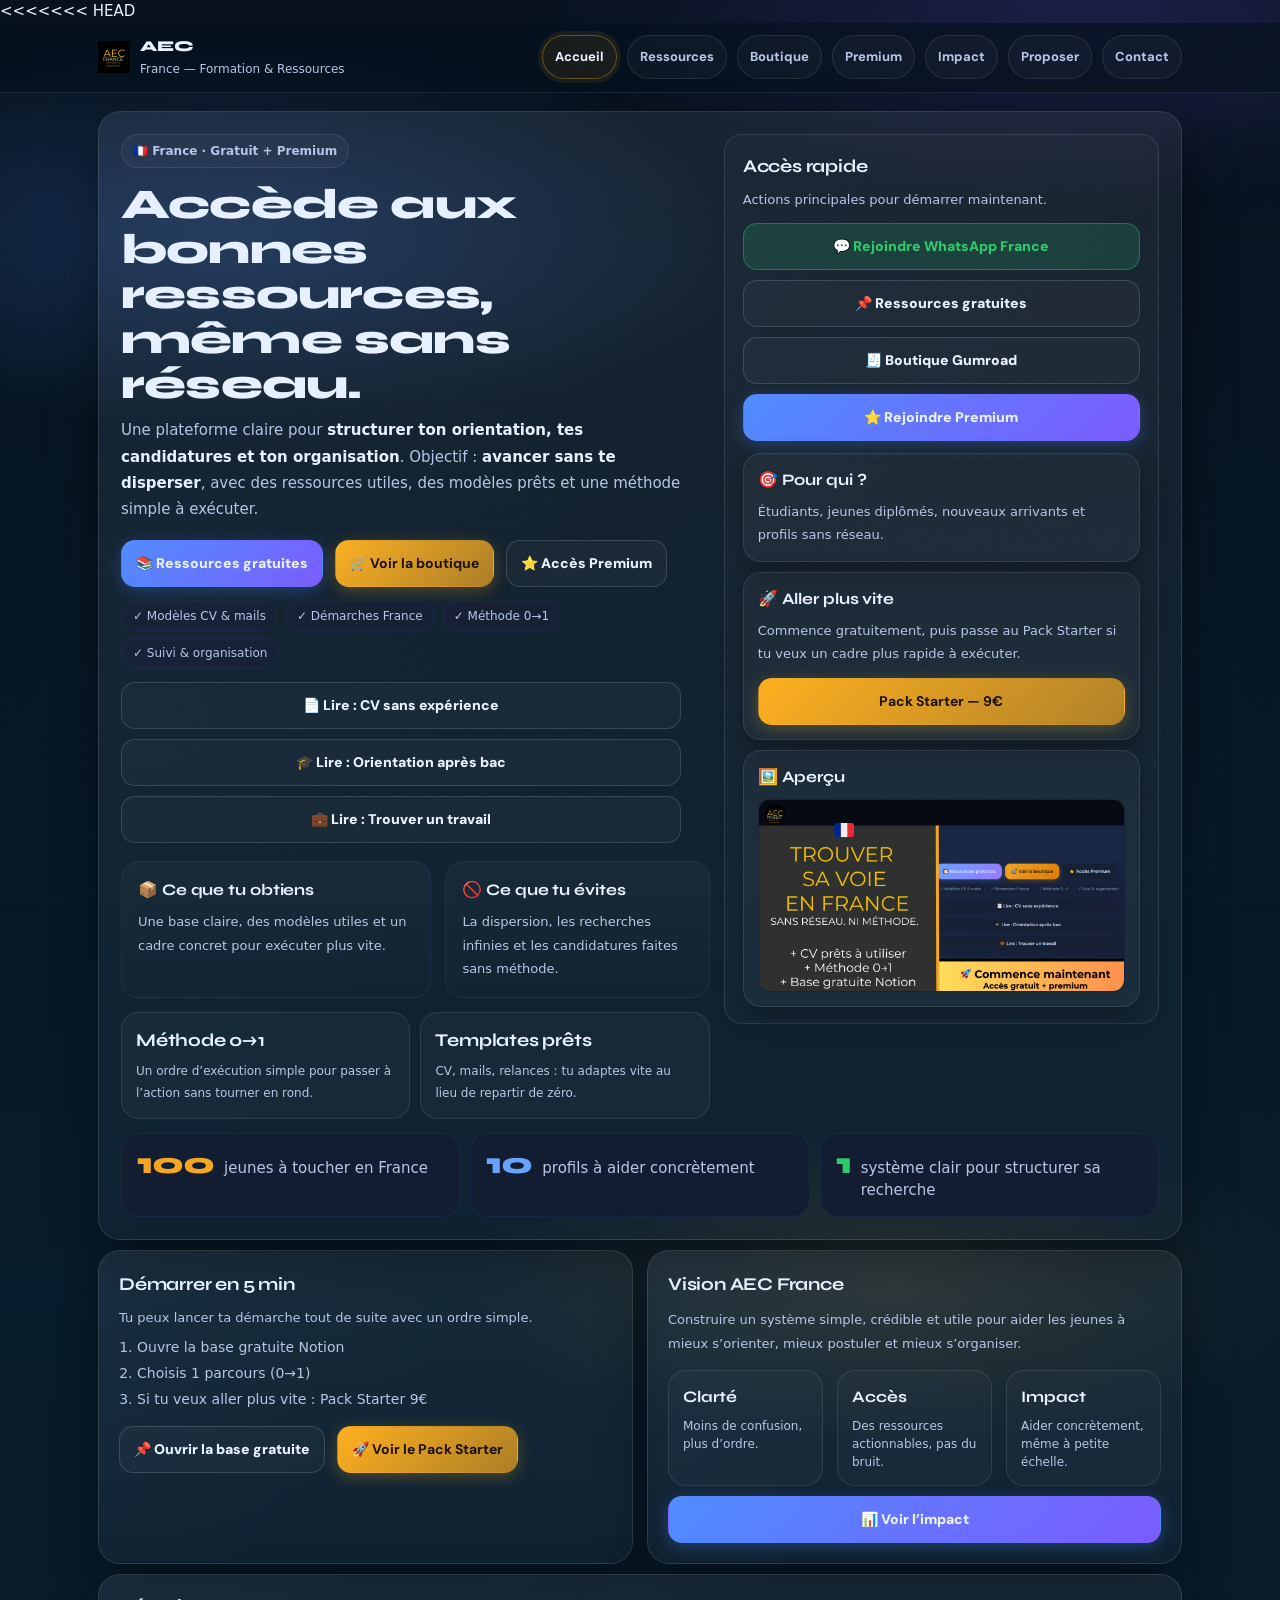
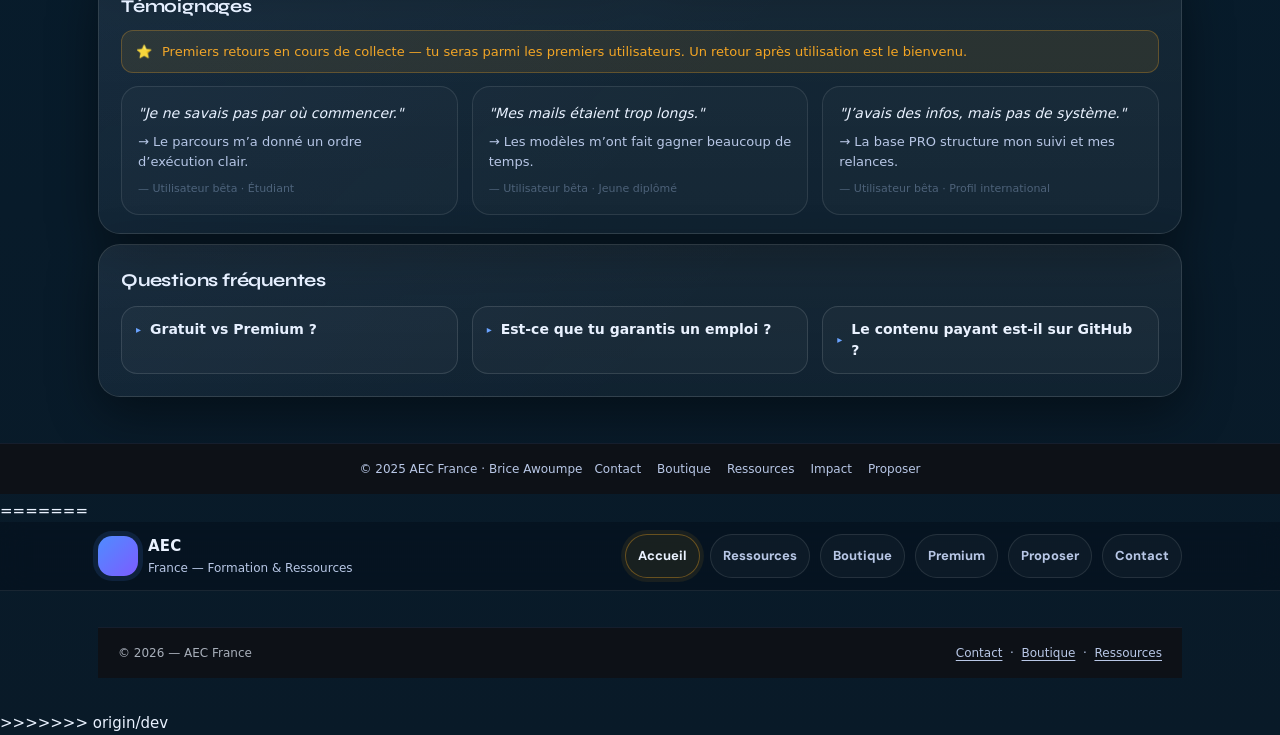
==== commit a61992c8: "mise a jour" ====
--- a/index.html
+++ b/index.html
@@ -3,2030 +3,1725 @@
 <head>
   <meta charset="utf-8" />
   <meta name="viewport" content="width=device-width,initial-scale=1" />
+<<<<<<< HEAD
+  <title>AEC France – Accueil | Orientation, CV, Méthodes & Parcours PRO</title>
+  <meta name="description" content="Plateforme AEC France : ressources gratuites, templates CV et méthodes concrètes pour étudiants et jeunes diplômés." />
+  <meta name="robots" content="index, follow, max-image-preview:large" />
+  <meta name="theme-color" content="#0d1117" />
+  <link rel="canonical" href="https://brice96940.github.io/AEC-France/" />
+  <meta property="og:title" content="AEC France – Accueil | Orientation, CV, Méthodes & Parcours PRO" />
+  <meta property="og:description" content="Ressources gratuites, templates CV, méthodes, boutique et packs premium pour structurer orientation et candidatures." />
+  <meta property="og:type" content="website" />
+  <meta property="og:url" content="https://brice96940.github.io/AEC-France/" />
+  <meta property="og:image" content="https://brice96940.github.io/AEC-France/preview.png" />
+  <meta name="twitter:card" content="summary_large_image" />
+  <meta name="twitter:title" content="AEC France – Ressources & Formation" />
+  <meta name="twitter:description" content="Méthodes, CV, base Notion PRO et packs premium pour étudiants et jeunes diplômés." />
+  <meta name="twitter:image" content="https://brice96940.github.io/AEC-France/preview.jpg" />
+  <link rel="icon" href="favicon.ico" type="image/x-icon" />
+  <link rel="icon" type="image/png" href="https://brice96940.github.io/AEC-France/logo.png">
+  <link rel="apple-touch-icon" href="https://brice96940.github.io/AEC-France/logo.png">
+  <link rel="preconnect" href="https://fonts.googleapis.com" />
+  <link rel="preconnect" href="https://fonts.gstatic.com" crossorigin />
+  <link href="https://fonts.googleapis.com/css2?family=Syne:wght@400;600;700;800&family=DM+Sans:ital,opsz,wght@0,9..40,300;0,9..40,400;0,9..40,500;0,9..40,600;1,9..40,300&display=swap" rel="stylesheet" />
+  <link rel="stylesheet" href="css/style.css" />
+
   
+  
+  <script async src="https://www.googletagmanager.com/gtag/js?id=G-3CMKMB7J42"></script>
+  <script type="application/ld+json">{
+    "@context": "https://schema.org",
+    "@graph": [
+      {
+        "@type": "Organization",
+        "name": "AEC France",
+        "url": "https://brice96940.github.io/AEC-France/",
+        "logo": "https://brice96940.github.io/AEC-France/logo.png",
+        "founder": { "@type": "Person", "name": "Brice Awoumpe" },
+        "sameAs": ["https://www.linkedin.com/in/awoumpebrice99/"]
+      },
+      {
+        "@type": "WebSite",
+        "name": "AEC France",
+        "url": "https://brice96940.github.io/AEC-France/",
+        "inLanguage": "fr",
+        "description": "Ressources gratuites, templates CV et méthodes concrètes pour étudiants et jeunes diplômés."
+      }
+    ]
+  }</script>
+</head>
+<body>
+<a class="skip" href="#main">Aller au contenu</a>
+<header class="topbar">
+<div class="topbar-inner">
+<a aria-label="AEC France – Accueil" class="brand" data-link-kind="internal" data-nav="accueil" data-track="nav_brand" href="#/accueil">
+<img src="logo_2.png" alt="AEC France" class="logo-img">
+<div class="brand-t">
+<b>AEC</b>
+<span class="sub">France — Formation &amp; Ressources</span>
+</div>
+</a>
+<nav aria-label="Navigation principale">
+<a class="tab" data-link-kind="internal" data-nav="accueil" data-track="nav_accueil" href="#/accueil">Accueil</a>
+<a class="tab" data-link-kind="internal" data-nav="ressources" data-track="nav_ressources" href="#/ressources">Ressources</a>
+<a class="tab" data-link-kind="internal" data-nav="boutique" data-track="nav_boutique" href="#/boutique">Boutique</a>
+<a class="tab" data-link-kind="internal" data-nav="premium" data-track="nav_premium" href="#/premium">Premium</a>
+<a class="tab" data-link-kind="internal" data-nav="impact" data-track="nav_impact" href="#/impact">Impact</a>
+<a class="tab" data-link-kind="internal" data-nav="proposer" data-track="nav_proposer" href="#/proposer">Proposer</a>
+<a class="tab" data-link-kind="internal" data-nav="contact" data-track="nav_contact" href="#/contact">Contact</a>
+</nav>
+<button aria-controls="menuPanel" aria-expanded="false" class="menu-btn" data-track="nav_menu_mobile" id="menuBtn">
+        ☰ Menu
+      </button>
+</div>
+<div aria-label="Menu mobile" class="menu-panel" id="menuPanel" role="region">
+<div class="menu-grid">
+<a class="tab" data-link-kind="internal" data-nav="accueil" data-track="mnav_accueil" href="#/accueil">Accueil</a>
+<a class="tab" data-link-kind="internal" data-nav="ressources" data-track="mnav_ressources" href="#/ressources">Ressources</a>
+<a class="tab" data-link-kind="internal" data-nav="boutique" data-track="mnav_boutique" href="#/boutique">Boutique</a>
+<a class="tab" data-link-kind="internal" data-nav="premium" data-track="mnav_premium" href="#/premium">Premium</a>
+<a class="tab" data-link-kind="internal" data-nav="impact" data-track="mnav_impact" href="#/impact">Impact</a>
+<a class="tab" data-link-kind="internal" data-nav="proposer" data-track="mnav_proposer" href="#/proposer">Proposer</a>
+<a class="tab" data-link-kind="internal" data-nav="contact" data-track="mnav_contact" href="#/contact">Contact</a>
+</div>
+</div>
+</header>
+<main class="wrap z1" id="main">
+
+<section class="view active" id="view-accueil">
+<div class="home-flow">
+<section class="surface">
+<div class="g2">
+<div>
+<span class="pill">🇫🇷 France · Gratuit + Premium</span>
+<h1 style="margin-top: 14px;">
+                Accède aux bonnes ressources,<br/>
+                même sans réseau.
+              </h1>
+<p class="muted" style="font-size: 15px; margin-bottom: 18px; max-width: 560px; line-height: 1.75;">
+                Une plateforme claire pour
+                <strong>structurer ton orientation, tes candidatures et ton organisation</strong>.
+                Objectif :
+                <strong>avancer sans te disperser</strong>,
+                avec des ressources utiles, des modèles prêts et une méthode simple à exécuter.
+              </p>
+<div class="row">
+<a class="btn primary" data-link-kind="internal" data-track="cta_home_ressources" href="#/ressources">
+                  📚 Ressources gratuites
+                </a>
+<a class="btn accent" data-link-kind="internal" data-track="cta_home_boutique" href="#/boutique">
+                  🛒 Voir la boutique
+                </a>
+<a class="btn ghost" data-link-kind="internal" data-track="cta_home_premium" href="#/premium">
+                  ⭐ Accès Premium
+                </a>
+</div>
+<div class="tags">
+<span class="tag">✓ Modèles CV &amp; mails</span>
+<span class="tag">✓ Démarches France</span>
+<span class="tag">✓ Méthode 0→1</span>
+<span class="tag">✓ Suivi &amp; organisation</span>
+</div>
+
+<!-- Liens SEO premium : accès direct aux pages qui peuvent remonter dans Google -->
+<div class="quick-stack" style="max-width: 560px; margin-top: 14px;">
+<a class="btn ghost block" href="pages/cv-sans-experience.html" data-track="home_seo_cv" data-link-kind="internal">📄 Lire : CV sans expérience</a>
+<a class="btn ghost block" href="pages/orientation-apres-bac.html" data-track="home_seo_orientation" data-link-kind="internal">🎓 Lire : Orientation après bac</a>
+<a class="btn ghost block" href="pages/trouver-travail.html" data-track="home_seo_job" data-link-kind="internal">💼 Lire : Trouver un travail</a>
+</div>
+<div class="hero-shell">
+<div class="hero-card">
+<h3>📦 Ce que tu obtiens</h3>
+<p class="muted" style="font-size: 13px; line-height: 1.8;">
+                    Une base claire, des modèles utiles et un cadre concret pour exécuter plus vite.
+                  </p>
+</div>
+<div class="hero-card">
+<h3>🚫 Ce que tu évites</h3>
+<p class="muted" style="font-size: 13px; line-height: 1.8;">
+                    La dispersion, les recherches infinies et les candidatures faites sans méthode.
+                  </p>
+</div>
+</div>
+<div class="hero-illus">
+<div class="kpi">
+<b>Méthode 0→1</b>
+<span class="muted">
+                    Un ordre d’exécution simple pour passer à l’action sans tourner en rond.
+                  </span>
+</div>
+<div class="kpi">
+<b>Templates prêts</b>
+<span class="muted">
+                    CV, mails, relances : tu adaptes vite au lieu de repartir de zéro.
+                  </span>
+</div>
+</div>
+</div>
+<aside>
+<div class="panel flat" style="padding: 18px 18px 16px;">
+<h2>Accès rapide</h2>
+<p class="muted" style="font-size: 13px; margin-bottom: 14px;">
+                  Actions principales pour démarrer maintenant.
+                </p>
+<div class="quick-stack">
+<a class="btn good block" data-link-kind="whatsapp" data-track="quick_whatsapp_france" href="https://chat.whatsapp.com/GP2wgOk51U44DpNnnkYtI8" rel="noopener" target="_blank">
+                    💬 Rejoindre WhatsApp France
+                  </a>
+<a class="btn ghost block" data-link-kind="internal" data-track="quick_ressources" href="#/ressources">
+                    📌 Ressources gratuites
+                  </a>
+<a class="btn ghost block" data-link-kind="internal" data-track="quick_boutique" href="#/boutique">
+                    🧾 Boutique Gumroad
+                  </a>
+<a class="btn primary block" data-link-kind="internal" data-track="quick_premium" href="#/premium">
+                    ⭐ Rejoindre Premium
+                  </a>
+</div>
+<div class="quick-info">
+<div class="panel mini">
+<h3>🎯 Pour qui ?</h3>
+<p class="muted" style="font-size: 13px; line-height: 1.8;">
+                      Étudiants, jeunes diplômés, nouveaux arrivants et profils sans réseau.
+                    </p>
+</div>
+<div class="panel mini">
+<h3>🚀 Aller plus vite</h3>
+<p class="muted" style="font-size: 13px; line-height: 1.8;">
+                      Commence gratuitement, puis passe au Pack Starter si tu veux un cadre plus
+                      rapide à exécuter.
+                    </p>
+<a class="btn accent block" data-link-kind="product" data-product="starter" data-track="cta_sidebar_starter" href="https://bricearnol.gumroad.com/l/jnjppn" rel="noopener" style="margin-top: 12px;" target="_blank">
+                      Pack Starter — 9€
+                    </a>
+</div>
+<div class="panel mini">
+  <h3>🖼️ Aperçu</h3>
+  <img src="preview.png" alt="AEC preview" class="sidebar-preview" />
+</div>
+</div>
+</div>
+</aside>
+</div> <!-- ferme .g2 -->
+
+<div class="impact-strip">
+<div class="impact-box">
+<div class="impact-line">
+<span class="impact-num" style="color: var(--gold);">100</span>
+<span class="muted">jeunes à toucher en France</span>
+</div>
+</div>
+<div class="impact-box">
+<div class="impact-line">
+<span class="impact-num" style="color: var(--blue);">10</span>
+<span class="muted">profils à aider concrètement</span>
+</div>
+</div>
+<div class="impact-box">
+<div class="impact-line">
+<span class="impact-num" style="color: var(--green);">1</span>
+<span class="muted">système clair pour structurer sa recherche</span>
+</div>
+</div>
+</div>
+</section>
+<div class="g2eq">
+<section class="surface tight">
+<h2>Démarrer en 5 min</h2>
+<p class="muted" style="font-size: 13px; margin-bottom: 10px;">
+              Tu peux lancer ta démarche tout de suite avec un ordre simple.
+            </p>
+<ol class="steps-list">
+<li>Ouvre la base gratuite Notion</li>
+<li>Choisis 1 parcours (0→1)</li>
+<li>Si tu veux aller plus vite : Pack Starter 9€</li>
+</ol>
+<div class="row">
+<a class="btn ghost" data-link-kind="notion" data-track="cta_home_notion_direct" href="https://www.notion.so/AEC-France-311e2b4c167380a688dcd03a5b0fddf7?source=copy_link" rel="noopener" target="_blank">
+                📌 Ouvrir la base gratuite
+              </a>
+<a class="btn accent" data-link-kind="product" data-product="starter" data-track="cta_home_starter_direct" href="https://bricearnol.gumroad.com/l/jnjppn" rel="noopener" target="_blank">
+                🚀 Voir le Pack Starter
+              </a>
+</div>
+
+
+</section>
+<section class="surface tight">
+<h2>Vision AEC France</h2>
+<p class="muted" style="font-size: 13px; line-height: 1.85;">
+              Construire un système simple, crédible et utile pour aider les jeunes à mieux
+              s’orienter, mieux postuler et mieux s’organiser.
+            </p>
+<div class="g3" style="grid-template-columns: 1fr 1fr 1fr; margin-top: 14px;">
+<div class="panel mini flat">
+<h3>Clarté</h3>
+<p class="muted" style="font-size: 12px;">Moins de confusion, plus d’ordre.</p>
+</div>
+<div class="panel mini flat">
+<h3>Accès</h3>
+<p class="muted" style="font-size: 12px;">Des ressources actionnables, pas du bruit.</p>
+</div>
+<div class="panel mini flat">
+<h3>Impact</h3>
+<p class="muted" style="font-size: 12px;">Aider concrètement, même à petite échelle.</p>
+</div>
+</div>
+<a class="btn primary block" data-link-kind="internal" data-track="cta_home_impact_france" href="#/impact" style="margin-top: 10px;">
+              📊 Voir l’impact
+            </a>
+</section>
+</div>
+<div class="surface compact-y testimonial-section">
+<h2>Témoignages</h2>
+<div class="banner">
+<span>⭐</span>
+<span>
+              Premiers retours en cours de collecte — tu seras parmi les premiers utilisateurs.
+              Un retour après utilisation est le bienvenu.
+            </span>
+</div>
+<div class="g3">
+<div class="panel flat">
+<p style="font-size: 14px; font-style: italic; color: var(--text);">
+                "Je ne savais pas par où commencer."
+              </p>
+<p class="muted" style="font-size: 13px; margin-top: 8px;">
+                → Le parcours m’a donné un ordre d’exécution clair.
+              </p>
+<p style="font-size: 11px; color: var(--subtle); margin-top: 10px;">
+                — Utilisateur bêta · Étudiant
+              </p>
+</div>
+<div class="panel flat">
+<p style="font-size: 14px; font-style: italic; color: var(--text);">
+                "Mes mails étaient trop longs."
+              </p>
+<p class="muted" style="font-size: 13px; margin-top: 8px;">
+                → Les modèles m’ont fait gagner beaucoup de temps.
+              </p>
+<p style="font-size: 11px; color: var(--subtle); margin-top: 10px;">
+                — Utilisateur bêta · Jeune diplômé
+              </p>
+</div>
+<div class="panel flat">
+<p style="font-size: 14px; font-style: italic; color: var(--text);">
+                "J’avais des infos, mais pas de système."
+              </p>
+<p class="muted" style="font-size: 13px; margin-top: 8px;">
+                → La base PRO structure mon suivi et mes relances.
+              </p>
+<p style="font-size: 11px; color: var(--subtle); margin-top: 10px;">
+                — Utilisateur bêta · Profil international
+              </p>
+</div>
+</div>
+</div>
+<div class="surface">
+<h2>Questions fréquentes</h2>
+<div class="g3" style="margin-top: 12px;">
+<details>
+<summary>Gratuit vs Premium ?</summary>
+<p>
+                Le gratuit = base utile pour démarrer immédiatement. Le premium = templates
+                complets + trackers + système Notion PRO pour avancer plus vite.
+              </p>
+</details>
+<details>
+<summary>Est-ce que tu garantis un emploi ?</summary>
+<p>
+                Non. Ce sont des ressources pédagogiques et organisationnelles. Tes résultats
+                dépendent de ton contexte, de ta situation et de ton exécution.
+              </p>
+</details>
+<details>
+<summary>Le contenu payant est-il sur GitHub ?</summary>
+<p>
+                Non. GitHub reste entièrement public. L’accès premium passe uniquement par
+                Gumroad + formulaire d’accès, avec validation sous 24h.
+              </p>
+</details>
+</div>
+</div>
+</div>
+</section>
+<section class="view" id="view-ressources">
+<div class="surface">
+<span class="pill">📚 Ressources gratuites</span>
+<h1 style="margin-top: 14px;">Ressources</h1>
+<p class="muted" style="margin-bottom: 20px;">
+          Ressources publiques pour démarrer vite. Tout est gratuit, actionnable, sans inscription.
+        </p>
+<hr class="hr"/>
+<!-- Bloc ressources principal : Notion + SEO + contribution -->
+<div class="g3">
+<div class="panel">
+<h3>📌 Base Notion — France</h3>
+<p class="muted" style="font-size: 13px; margin-top: 6px;">
+              CV, mails, démarches, opportunités, méthodes. Point d’entrée principal.
+            </p>
+<a class="btn primary block" data-link-kind="notion" data-track="cta_notion_gratuit" href="https://www.notion.so/AEC-France-311e2b4c167380a688dcd03a5b0fddf7?source=copy_link" rel="noopener" style="margin-top: 14px;" target="_blank">
+              Ouvrir Notion gratuit →
+            </a>
+</div>
+<div class="panel seo-card">
+<h3>🔎 Pages SEO AEC</h3>
+<p class="muted" style="font-size: 13px; margin-top: 6px;">
+              Trois pages séparées pour capter Google sur des besoins précis, puis rediriger vers tes ressources.
+            </p>
+<div class="quick-stack" style="margin-top: 14px;">
+<a class="btn ghost block" data-link-kind="internal" data-track="cta_seo_cv" href="pages/cv-sans-experience.html">📄 CV sans expérience</a>
+<a class="btn ghost block" data-link-kind="internal" data-track="cta_seo_orientation" href="pages/orientation-apres-bac.html">🎓 Orientation après bac</a>
+<a class="btn ghost block" data-link-kind="internal" data-track="cta_seo_job" href="pages/trouver-travail.html">💼 Trouver un travail</a>
+</div>
+</div>
+<div class="panel">
+<h3>➕ Proposer une ressource</h3>
+<p class="muted" style="font-size: 13px; margin-top: 6px;">
+              Tu connais une ressource pertinente ? Soumets-la, on l’ajoute si elle est actionnelle.
+            </p>
+<a class="btn ghost block" data-link-kind="form" data-track="cta_proposer_ressource" href="https://docs.google.com/forms/d/e/1FAIpQLSecvmFiKOzILIFoWm1v09cufH0rxaRbZSoAD5pVEXINaPc8rg/viewform?usp=header" rel="noopener" style="margin-top: 14px;" target="_blank">
+              Proposer →
+            </a>
+</div>
+</div>
+</div>
+</section>
+<section class="view" id="view-boutique">
+<div class="surface">
+<span class="pill">🛒 Boutique</span>
+<h1 style="margin-top: 14px;">Produits Premium</h1>
+<p class="muted" style="margin-bottom: 6px;">
+          Paiement sécurisé via Gumroad · Livraison immédiate après achat.
+        </p>
+<hr class="hr"/>
+<div class="g3">
+<div class="panel">
+<div class="badge">Entrée</div>
+<div class="price">9€</div>
+<h3>Pack Starter</h3>
+<p class="muted" style="font-size: 13px; margin-top: 4px;">
+              Pour démarrer vite, sans se perdre.
+            </p>
+<ul>
+<li>Modèles CV (Notion + PDF)</li>
+<li>Modèles mails (spontanée, relance…)</li>
+<li>Checklist candidature complète</li>
+<li>Plan d’exécution 0→1</li>
+</ul>
+<a class="btn accent block" data-link-kind="product" data-product="starter" data-track="cta_boutique_starter" href="https://bricearnol.gumroad.com/l/jnjppn" rel="noopener" style="margin-top: 18px;" target="_blank">
+              Acheter — 9€ →
+            </a>
+</div>
+<div class="panel p-rec">
+<div class="badge rec">⭐ Recommandé</div>
+<div class="price">49€</div>
+<h3>Accès Base PRO</h3>
+<p class="muted" style="font-size: 13px; margin-top: 4px;">
+              Système complet · Achat unique, mises à jour incluses.
+            </p>
+<ul>
+<li>Notion PRO (templates + trackers)</li>
+<li>Méthode "opportunités" + filtrage</li>
+<li>Module démarches France</li>
+<li>Mises à jour incluses à vie</li>
+</ul>
+<a class="btn primary block" data-link-kind="product" data-product="pro" data-track="cta_boutique_pro" href="https://bricearnol.gumroad.com/l/plokyo" rel="noopener" style="margin-top: 18px;" target="_blank">
+              Acheter — 49€ →
+            </a>
+</div>
+<div class="panel">
+<div class="badge best">🏆 Meilleure valeur</div>
+<div class="price">79€</div>
+<h3>Pack Pro+</h3>
+<p class="muted" style="font-size: 13px; margin-top: 4px;">
+              Système avancé + scripts entretien + KPI complets.
+            </p>
+<ul>
+<li>Tout ce qui est dans Base PRO</li>
+<li>Scripts entretien (STAR)</li>
+<li>Tableau KPI candidatures &amp; relances</li>
+<li>Démarches France complètes</li>
+</ul>
+<a class="btn accent block" data-link-kind="product" data-product="proplus" data-track="cta_boutique_proplus" href="https://bricearnol.gumroad.com/l/puxjqo" rel="noopener" style="margin-top: 18px;" target="_blank">
+              Acheter — 79€ →
+            </a>
+</div>
+</div>
+<div class="panel flat" style="margin-top: 16px; font-size: 13px; color: var(--muted); display: flex; gap: 10px;">
+<span style="flex: 0 0 auto;">⚠️</span>
+<span>
+            Ressources pédagogiques et organisationnelles. Aucun résultat garanti. Ton avancée
+            dépend de ton contexte et de ton travail. Vérifie toujours les informations
+            administratives sur les sources officielles.
+          </span>
+</div>
+</div>
+</section>
+<section class="view" id="view-premium">
+<div class="surface">
+<span class="pill">⭐ Accès Premium</span>
+<h1 style="margin-top: 14px;">Comment accéder au Premium</h1>
+<p class="muted" style="margin-bottom: 20px;">
+          Processus simple en 3 étapes après ton achat sur Gumroad.
+        </p>
+<hr class="hr"/>
+<div class="g3" style="margin-bottom: 20px;">
+<div class="panel">
+<div class="snum">1</div>
+<h3>Acheter sur Gumroad</h3>
+<p class="muted" style="font-size: 13px; margin-top: 6px;">
+              Choisis le pack qui correspond à ton niveau et ton objectif.
+            </p>
+<a class="btn accent block" data-link-kind="internal" data-track="cta_premium_to_boutique" href="#/boutique" style="margin-top: 14px;">
+              Voir la boutique
+            </a>
+</div>
+<div class="panel">
+<div class="snum">2</div>
+<h3>Remplir le formulaire d’accès</h3>
+<p class="muted" style="font-size: 13px; margin-top: 6px;">
+              Après achat, tu remplis le formulaire avec l’email utilisé sur Gumroad.
+            </p>
+<a class="btn ghost block" data-link-kind="form" data-track="cta_form_acces" href="https://docs.google.com/forms/d/e/1FAIpQLSfdxGvy2BZaaL7MYKDlnTSXikcxrrhunNo6bGf2gt5-khosWQ/viewform?usp=header" rel="noopener" style="margin-top: 14px;" target="_blank">
+              Ouvrir le formulaire →
+            </a>
+</div>
+<div class="panel">
+<div class="snum">3</div>
+<h3>Activation sous 24h</h3>
+<p class="muted" style="font-size: 13px; margin-top: 6px;">
+              Tu reçois l’accès invité Notion ou le PDF par email sous 24h.
+            </p>
+<a class="btn ghost block" data-link-kind="email" data-track="cta_contact_activation" href="mailto:differentsleaders328@gmail.com" style="margin-top: 14px;">
+              Nous contacter
+            </a>
+</div>
+</div>
+<hr class="hr"/>
+<h2 style="margin-bottom: 12px;">Comparaison des offres</h2>
+<div class="g3">
+<div class="panel flat">
+<h3>🆓 Gratuit</h3>
+<ul>
+<li>Base de ressources Notion</li>
+<li>Méthode 0→1 de base</li>
+<li>Proposition d’ajouts</li>
+</ul>
+</div>
+<div class="panel flat">
+<h3>🚀 Starter — 9€</h3>
+<ul>
+<li>CV + mails prêts à l’emploi</li>
+<li>Checklists &amp; plan d’exécution</li>
+<li>Démarrage rapide</li>
+</ul>
+</div>
+<div class="panel flat">
+<h3>⭐ PRO / Pro+ — 49€ / 79€</h3>
+<ul>
+<li>Système complet + trackers Notion</li>
+<li>KPI candidatures &amp; relances</li>
+<li>Scripts entretien (STAR)</li>
+</ul>
+</div>
+</div>
+</div>
+</section>
+<section class="view" id="view-impact">
+<div class="surface">
+<span class="pill">📊 Impact</span>
+<h1 style="margin-top: 14px;">Impact &amp; cap actuel</h1>
+<p class="muted" style="margin-bottom: 20px; max-width: 650px;">
+          Cette section présente la vision du projet AEC France, ses objectifs actuels
+          et les axes de progression prioritaires.
+        </p>
+<div class="banner">
+<span>📌</span>
+<span>
+            Les performances techniques sont suivies en interne via Google Analytics.
+            Ici, on affiche surtout le cap, la mission et les priorités du projet.
+          </span>
+</div>
+<hr class="hr"/>
+<div class="g3" style="margin-bottom: 18px;">
+<div class="panel">
+<h3>🎯 Objectif principal</h3>
+<p class="muted" style="font-size: 14px; line-height: 1.8;">
+              Toucher 100 jeunes avec des ressources utiles sur l’orientation, les CV,
+              les candidatures et les démarches France.
+            </p>
+</div>
+<div class="panel">
+<h3>🤝 Objectif accompagnement</h3>
+<p class="muted" style="font-size: 14px; line-height: 1.8;">
+              Aider au moins 10 profils à mieux structurer leur recherche, leurs candidatures
+              et leur organisation.
+            </p>
+</div>
+<div class="panel">
+<h3>🚀 Focus actuel</h3>
+<p class="muted" style="font-size: 14px; line-height: 1.8;">
+              Développer la communauté WhatsApp France et faire connaître les ressources
+              gratuites avant l’offre premium.
+            </p>
+</div>
+</div>
+<div class="g2eq" style="margin-bottom: 18px;">
+<div class="panel flat">
+<h3>🔥 Ce qui fonctionne le mieux</h3>
+<p class="muted" style="font-size: 14px; line-height: 1.8;">
+              Les pages liées à l’orientation, aux méthodes et aux ressources suscitent
+              actuellement le plus d’intérêt.
+            </p>
+</div>
+<div class="panel flat">
+<h3>🧊 Ce qu’il faut renforcer</h3>
+<p class="muted" style="font-size: 14px; line-height: 1.8;">
+              Le passage de la consultation gratuite à l’engagement réel : WhatsApp,
+              Premium, formulaires et rétention.
+            </p>
+</div>
+</div>
+<div class="panel" style="margin-bottom: 18px;">
+<h3>Pourquoi cette section existe</h3>
+<p class="muted" style="font-size: 14px; line-height: 1.9;">
+            AEC France ne sert pas seulement à publier des ressources. Le but est de
+            construire un cadre simple et crédible pour aider les étudiants, jeunes diplômés
+            et nouveaux arrivants à clarifier leur projet, s’organiser, postuler mieux
+            et avancer sans se disperser.
+          </p>
+</div>
+<div class="g3">
+<div class="panel flat">
+<h3>💬 Communauté</h3>
+<p class="muted" style="font-size: 13px; margin-top: 6px;">
+              Rejoins le groupe WhatsApp France pour suivre les nouveautés.
+            </p>
+<a class="btn good block" data-link-kind="whatsapp" data-track="cta_impact_whatsapp_france" href="https://chat.whatsapp.com/GP2wgOk51U44DpNnnkYtI8" rel="noopener" style="margin-top: 14px;" target="_blank">
+              Rejoindre WhatsApp
+            </a>
+</div>
+<div class="panel flat">
+<h3>📚 Ressources</h3>
+<p class="muted" style="font-size: 13px; margin-top: 6px;">
+              Démarre avec la base gratuite avant de passer au système complet.
+            </p>
+<a class="btn ghost block" data-link-kind="internal" data-track="cta_impact_ressources" href="#/ressources" style="margin-top: 14px;">
+              Voir les ressources
+            </a>
+</div>
+<div class="panel flat">
+<h3>⭐ Premium</h3>
+<p class="muted" style="font-size: 13px; margin-top: 6px;">
+              Passe au niveau supérieur avec les trackers, modèles et scripts complets.
+            </p>
+<a class="btn primary block" data-link-kind="internal" data-track="cta_impact_premium" href="#/premium" style="margin-top: 14px;">
+              Voir Premium
+            </a>
+</div>
+</div>
+</div>
+</section>
+<section class="view" id="view-proposer">
+<div class="surface">
+<span class="pill">➕ Contribuer</span>
+<h1 style="margin-top: 14px;">Proposer une ressource</h1>
+<p class="muted" style="margin-bottom: 20px; max-width: 540px;">
+          Tu connais une ressource pertinente et actionnelle ? Soumets-la via le formulaire —
+          on l’ajoute si elle répond aux critères de la plateforme.
+        </p>
+<hr class="hr"/>
+<div class="row">
+<a class="btn primary" data-link-kind="form" data-track="cta_proposer" href="https://docs.google.com/forms/d/e/1FAIpQLSecvmFiKOzILIFoWm1v09cufH0rxaRbZSoAD5pVEXINaPc8rg/viewform?usp=header" rel="noopener" target="_blank">
+            ➕ Ouvrir le formulaire →
+          </a>
+<a class="btn ghost" data-link-kind="internal" data-track="cta_retour_ressources" href="#/ressources">
+            ← Retour aux ressources
+          </a>
+</div>
+</div>
+</section>
+<section class="view" id="view-contact">
+<div class="surface">
+<span class="pill">✉️ Contact</span>
+<h1 style="margin-top: 14px;">Contact</h1>
+<p class="muted" style="margin-bottom: 20px;">
+          Contact direct. Pas d’engagement de résultat : on avance avec une méthode.
+        </p>
+<hr class="hr"/>
+<div class="g3">
+<div class="panel">
+<h3>💬 WhatsApp France</h3>
+<p class="muted" style="font-size: 13px; margin-top: 6px;">
+              Groupe principal pour suivre les nouveautés AEC France.
+            </p>
+<a class="btn good block" data-link-kind="whatsapp" data-track="cta_contact_whatsapp_france" href="https://chat.whatsapp.com/GP2wgOk51U44DpNnnkYtI8" rel="noopener" style="margin-top: 14px;" target="_blank">
+              Rejoindre WhatsApp →
+            </a>
+</div>
+<div class="panel">
+<h3>📧 Email</h3>
+<p class="muted" style="font-size: 13px; margin-top: 6px; word-break: break-all;">
+              differentsleaders328@gmail.com
+            </p>
+<a class="btn ghost block" data-link-kind="email" data-track="cta_email" href="mailto:differentsleaders328@gmail.com" style="margin-top: 14px;">
+              Envoyer un email →
+            </a>
+</div>
+<div class="panel">
+<h3>💼 LinkedIn</h3>
+<p class="muted" style="font-size: 13px; margin-top: 6px;">
+              Profil professionnel — Brice Awoumpe.
+            </p>
+<a class="btn ghost block" data-link-kind="linkedin" data-track="cta_linkedin" href="https://www.linkedin.com/in/awoumpebrice99/" rel="noopener" style="margin-top: 14px;" target="_blank">
+              Ouvrir LinkedIn →
+            </a>
+</div>
+</div>
+<div class="panel flat" style="margin-top: 16px;">
+<h3>ℹ️ Mentions utiles</h3>
+<p class="muted" style="font-size: 13px; margin-top: 6px; line-height: 1.8;">
+            Ressources pédagogiques et organisationnelles.<br/>
+            Aucun résultat garanti.<br/>
+            Vérifie toujours les démarches sur les sources officielles.
+          </p>
+</div>
+</div>
+</section>
+</main>
+<footer class="z1">
+<div class="fi">
+<span>© 2025 AEC France · Brice Awoumpe</span>
+<nav aria-label="Liens pied de page" class="fl">
+<a data-link-kind="internal" data-nav="contact" data-track="footer_contact" href="#/contact">Contact</a>
+<a data-link-kind="internal" data-nav="boutique" data-track="footer_boutique" href="#/boutique">Boutique</a>
+<a data-link-kind="internal" data-nav="ressources" data-track="footer_ressources" href="#/ressources">Ressources</a>
+<a data-link-kind="internal" data-nav="impact" data-track="footer_impact" href="#/impact">Impact</a>
+<a data-link-kind="internal" data-nav="proposer" data-track="footer_proposer" href="#/proposer">Proposer</a>
+</nav>
+</div>
+</footer>
+  <script src="js/tracking.js"></script>
+  <script src="js/app.js"></script>
+</body>
+</html>
+=======
+
   <title>AEC France – Orientation, CV, Méthodes & Parcours PRO</title>
-  <meta
-    name="description"
-    content="Plateforme AEC France : ressources gratuites, templates CV & mails, méthodes d'organisation, système PRO Notion et packs premium pour étudiants et jeunes diplômés."
-  />
+
+  <meta name="description" content="Plateforme AEC France : ressources gratuites, templates CV & mails, méthodes d’organisation, système PRO Notion et packs premium pour étudiants et jeunes diplômés." />
+
   <meta name="robots" content="index, follow" />
   <link rel="canonical" href="https://brice96940.github.io/AEC-France/" />
 
+  <!-- Open Graph -->
   <meta property="og:title" content="AEC France – Formation & Ressources" />
-  <meta
-    property="og:description"
-    content="Templates CV, méthodes, base Notion PRO et packs premium pour structurer ton orientation et ta recherche."
-  />
+  <meta property="og:description" content="Templates CV, méthodes, base Notion PRO et packs premium pour structurer ton orientation et ta recherche." />
   <meta property="og:type" content="website" />
   <meta property="og:url" content="https://brice96940.github.io/AEC-France/" />
   <meta property="og:image" content="https://brice96940.github.io/AEC-France/preview.jpg" />
 
-  <meta name="twitter:card" content="summary_large_image" />
-  <meta name="twitter:title" content="AEC France – Ressources & Formation" />
-  <meta
-    name="twitter:description"
-    content="Méthodes + CV + système PRO pour étudiants & jeunes diplômés"
-  />
-  <meta name="twitter:image" content="https://brice96940.github.io/AEC-France/preview.jpg" />
-
-  <link rel="icon" href="favicon.ico" type="image/x-icon" />
-
-  <link rel="preconnect" href="https://fonts.googleapis.com" />
-  <link rel="preconnect" href="https://fonts.gstatic.com" crossorigin />
-  <link
-    href="https://fonts.googleapis.com/css2?family=Syne:wght@400;600;700;800&family=DM+Sans:ital,opsz,wght@0,9..40,300;0,9..40,400;0,9..40,500;0,9..40,600;1,9..40,300&display=swap"
-    rel="stylesheet"
-  />
-
+  <!-- Twitter Card -->
+  <meta name="twitter:card" content="summary_large_image">
+  <meta name="twitter:title" content="AEC France – Ressources & Formation">
+  <meta name="twitter:description" content="Méthodes + CV + système PRO pour étudiants & jeunes diplômés">
+  <meta name="twitter:image" content="https://brice96940.github.io/AEC-France/preview.jpg">
+
+  <!-- Favicon -->
+  <link rel="icon" href="favicon.ico" type="image/x-icon">
+
+  <!-- GA4 -->
   <script async src="https://www.googletagmanager.com/gtag/js?id=G-3CMKMB7J42"></script>
   <script>
     window.dataLayer = window.dataLayer || [];
-
-    /**
-     * Wrapper Google Analytics.
-     */
-    function gtag() {
-      dataLayer.push(arguments);
-    }
-
-    gtag("js", new Date());
-    gtag("config", "G-3CMKMB7J42", { anonymize_ip: true });
-
-    /**
-     * Envoie un événement de tracking.
-     *
-     * @param {string} label
-     * @param {string} [category="navigation"]
-     */
-    function track(label, category) {
-      if (typeof gtag !== "undefined") {
-        gtag("event", "click", {
-          event_category: category || "navigation",
-          event_label: label
-        });
-      }
-    }
+    function gtag(){dataLayer.push(arguments);}
+    gtag('js', new Date());
+    gtag('config', 'G-3CMKMB7J42', { anonymize_ip: true });
   </script>
 
+  <!-- Schema.org -->
   <script type="application/ld+json">
-    {
-      "@context": "https://schema.org",
-      "@type": "EducationalOrganization",
-      "name": "AEC France",
-      "url": "https://brice96940.github.io/AEC-France/",
-      "description": "Plateforme d'orientation, méthodes et ressources pour étudiants et jeunes diplômés.",
-      "founder": {
-        "@type": "Person",
-        "name": "Brice Awoumpe"
-      },
-      "areaServed": "France"
-    }
+  {
+    "@context": "https://schema.org",
+    "@type": "EducationalOrganization",
+    "name": "AEC France",
+    "url": "https://brice96940.github.io/AEC-France/",
+    "description": "Plateforme d'orientation, méthodes et ressources pour étudiants et jeunes diplômés.",
+    "founder": {
+      "@type": "Person",
+      "name": "Brice Awoumpe"
+    },
+    "areaServed": "France"
+  }
   </script>
 
   <style>
-    :root {
-      --bg: #0d1117;
-      --bg1: #111827;
-      --bg2: #141e30;
-
-      --text: #d8e6ff;
-      --muted: #7d97bf;
-      --subtle: rgba(180, 205, 245, 0.35);
-
-      --card: #161f32;
-      --card2: #121a2c;
-
-      --line: rgba(80, 120, 200, 0.22);
-      --line2: rgba(80, 120, 200, 0.12);
-
-      --blue: #6aa3ff;
-      --blue2: #9b79ff;
-      --gold: #f5a623;
-      --gold2: #e07d00;
-      --green: #2ec96a;
-
-      --fd: "Syne", sans-serif;
-      --fb: "DM Sans", sans-serif;
-
-      --r: 16px;
-      --rl: 24px;
-      --sh: 0 20px 55px rgba(0, 0, 0, 0.75), 0 4px 16px rgba(0, 0, 0, 0.55);
-      --shm: 0 6px 20px rgba(0, 0, 0, 0.45);
+    :root{
+      --bg0:#06111d;
+      --bg1:#071c2c;
+      --bg2:#091a28;
+
+      --text:#eaf2ff;
+      --muted:#b8c7e6;
+      --muted2: rgba(234,242,255,.72);
+
+      --card: rgba(255,255,255,.06);
+      --card2: rgba(255,255,255,.035);
+      --line: rgba(255,255,255,.12);
+
+      --primary:#4f8cff;
+      --primary2:#7c5cff;
+      --accent:#ffb020;
+      --good:#32d583;
+
+      --shadow: 0 16px 50px rgba(0,0,0,.42);
+      --shadow-soft: 0 10px 26px rgba(0,0,0,.30);
+      --radius: 22px;
+
       --max: 1120px;
+
       --tap: 44px;
-      --tr: 0.16s cubic-bezier(0.4, 0, 0.2, 1);
-    }
-
-    *,
-    *::before,
-    *::after {
-      box-sizing: border-box;
-    }
-
-    html {
-      scroll-behavior: smooth;
-    }
-
-    body {
-      margin: 0;
-      font-family: var(--fb);
-      font-size: 15px;
+    }
+
+    *{ box-sizing:border-box; }
+    html{ scroll-behavior:smooth; }
+    body{
+      margin:0;
+      font-family: ui-sans-serif, system-ui, -apple-system, Segoe UI, Roboto, Arial, sans-serif;
+      color:var(--text);
+      background:
+        radial-gradient(900px 320px at 18% 10%, rgba(79,140,255,.22), transparent 60%),
+        radial-gradient(900px 320px at 85% 0%, rgba(124,92,255,.18), transparent 62%),
+        radial-gradient(700px 260px at 70% 55%, rgba(255,176,32,.10), transparent 62%),
+        linear-gradient(180deg, var(--bg0), var(--bg1) 55%, var(--bg2));
+      line-height:1.5;
+      -webkit-font-smoothing: antialiased;
+      -moz-osx-font-smoothing: grayscale;
+    }
+
+    a{ color:inherit; text-decoration:none; }
+    .wrap{ max-width:var(--max); margin:0 auto; padding: 18px 18px 28px; }
+
+    /* Accessible skip link */
+    .skip{
+      position:absolute; left:-999px; top:auto; width:1px; height:1px; overflow:hidden;
+    }
+    .skip:focus{
+      left:12px; top:10px; width:auto; height:auto; padding:10px 12px;
+      background: rgba(255,255,255,.10);
+      border:1px solid rgba(255,255,255,.18);
+      border-radius: 12px;
+      z-index:999;
+    }
+
+    /* Topbar */
+    .topbar{
+      position: sticky; top:0; z-index:50;
+      backdrop-filter: blur(12px);
+      background: rgba(6,17,29,.66);
+      border-bottom: 1px solid rgba(255,255,255,.08);
+    }
+    .topbar-inner{
+      max-width:var(--max);
+      margin:0 auto;
+      padding: 12px 18px;
+      display:flex; align-items:center; justify-content:space-between;
+      gap:12px;
+    }
+    .brand{
+      display:flex; gap:10px; align-items:center;
+      min-width: 200px;
+    }
+    .logo{
+      width:40px; height:40px; border-radius:14px;
+      background: linear-gradient(135deg, var(--primary), var(--primary2));
+      box-shadow: 0 0 0 5px rgba(79,140,255,.12);
+      flex:0 0 auto;
+    }
+    .brand b{ font-size: 15px; letter-spacing:.2px; }
+    .brand .sub{ color:var(--muted); font-size:12px; margin-top:2px; }
+
+    /* Desktop nav */
+    nav{ display:flex; gap:10px; flex-wrap:wrap; justify-content:flex-end; align-items:center; }
+    .tab{
+      padding:10px 12px;
+      border-radius:999px;
+      border:1px solid rgba(255,255,255,.10);
+      background: rgba(255,255,255,.03);
+      color: var(--muted);
+      font-weight:750;
+      font-size: 13px;
+      transition: transform .08s ease, opacity .2s ease, border-color .2s ease, background .2s ease;
+      min-height: var(--tap);
+      display:inline-flex; align-items:center;
+    }
+    .tab:hover{ transform: translateY(-1px); opacity:.98; border-color: rgba(255,255,255,.18); }
+    .tab.active{
       color: var(--text);
-      background: #0d1117;
-      background-image:
-        radial-gradient(ellipse 1000px 600px at -5% -10%, rgba(50, 90, 200, 0.28), transparent 52%),
-        radial-gradient(ellipse 800px 500px at 105% 0%, rgba(100, 60, 220, 0.2), transparent 52%),
-        radial-gradient(ellipse 600px 350px at 55% 80%, rgba(245, 166, 35, 0.08), transparent 58%),
-        linear-gradient(180deg, #0d1117 0%, #111827 60%, #0d1117 100%);
-      line-height: 1.6;
-      -webkit-font-smoothing: antialiased;
-      min-height: 100vh;
-    }
-
-    body::before {
-      content: "";
-      position: fixed;
-      inset: 0;
-      z-index: 0;
-      pointer-events: none;
-      opacity: 0.02;
-      background-image: url("data:image/svg+xml,%3Csvg viewBox='0 0 200 200' xmlns='http://www.w3.org/2000/svg'%3E%3Cfilter id='n'%3E%3CfeTurbulence type='fractalNoise' baseFrequency='.85' numOctaves='4' stitchTiles='stitch'/%3E%3C/filter%3E%3Crect width='100%25' height='100%25' filter='url(%23n)'/%3E%3C/svg%3E");
-      background-size: 180px;
-    }
-
-    a {
-      color: inherit;
-      text-decoration: none;
-    }
-
-    .z1 {
-      position: relative;
-      z-index: 1;
-    }
-
-    .wrap {
+      border-color: rgba(255,176,32,.35);
+      box-shadow: 0 0 0 4px rgba(255,176,32,.08);
+      background: rgba(255,176,32,.08);
+    }
+
+    /* Mobile menu */
+    .menu-btn{
+      display:none;
+      height: var(--tap);
+      min-width: var(--tap);
+      border-radius: 14px;
+      border:1px solid rgba(255,255,255,.14);
+      background: rgba(255,255,255,.05);
+      color: var(--text);
+      cursor:pointer;
+      align-items:center;
+      justify-content:center;
+      gap:8px;
+      font-weight:800;
+    }
+    .menu-panel{
+      display:none;
+      border-top: 1px solid rgba(255,255,255,.08);
+      background: rgba(6,17,29,.82);
+      padding: 10px 18px 14px;
+    }
+    .menu-panel.open{ display:block; }
+    .menu-grid{
+      display:grid;
+      grid-template-columns: 1fr 1fr;
+      gap:10px;
       max-width: var(--max);
       margin: 0 auto;
-      padding: 18px 20px 28px;
-    }
-
-    .skip {
-      position: absolute;
-      left: -999px;
-      top: auto;
-      width: 1px;
-      height: 1px;
-      overflow: hidden;
-    }
-
-    .skip:focus {
-      left: 12px;
-      top: 10px;
-      width: auto;
-      height: auto;
-      padding: 10px 14px;
-      background: rgba(255, 255, 255, 0.1);
-      border: 1px solid rgba(255, 255, 255, 0.2);
-      border-radius: 10px;
-      z-index: 999;
-    }
-
-    .topbar {
-      position: sticky;
-      top: 0;
-      z-index: 100;
-      backdrop-filter: blur(18px) saturate(1.4);
-      -webkit-backdrop-filter: blur(18px) saturate(1.4);
-      background: rgba(13, 17, 23, 0.88);
-      border-bottom: 1px solid var(--line);
-    }
-
-    .topbar-inner {
-      max-width: var(--max);
-      margin: 0 auto;
-      padding: 10px 20px;
-      display: flex;
-      align-items: center;
-      justify-content: space-between;
-      gap: 14px;
-    }
-
-    .brand {
-      display: flex;
-      gap: 10px;
-      align-items: center;
-      text-decoration: none;
-    }
-
-    .logo {
-      width: 38px;
-      height: 38px;
-      border-radius: 12px;
-      background: linear-gradient(135deg, var(--blue), var(--blue2));
-      box-shadow: 0 0 0 1px rgba(255, 255, 255, 0.1), 0 0 14px rgba(100, 163, 255, 0.35);
-      flex: 0 0 auto;
-      display: flex;
-      align-items: center;
-      justify-content: center;
-      font-family: var(--fd);
-      font-weight: 800;
-      font-size: 16px;
-      color: #fff;
-    }
-
-    .brand-t b {
-      font-family: var(--fd);
-      font-size: 15px;
-      font-weight: 800;
-      display: block;
-    }
-
-    .brand-t .sub {
-      color: var(--muted);
-      font-size: 11px;
-    }
-
-    nav {
-      display: flex;
-      gap: 5px;
-      flex-wrap: wrap;
-      justify-content: flex-end;
-    }
-
-    .tab {
-      padding: 8px 12px;
+    }
+
+    /* Views routing */
+    .view{ display:none; }
+    .view.active{ display:block; }
+
+    /* Surface / cards */
+    .surface{
+      background: linear-gradient(180deg, var(--card), var(--card2));
+      border:1px solid var(--line);
+      border-radius: var(--radius);
+      box-shadow: var(--shadow);
+      padding: 22px;
+    }
+
+    .panel{
+      background: rgba(255,255,255,.03);
+      border: 1px solid rgba(255,255,255,.10);
+      border-radius: 18px;
+      padding: 16px;
+      box-shadow: var(--shadow-soft);
+    }
+    .panel.flat{ box-shadow:none; background: rgba(255,255,255,.025); }
+
+    .grid-2{ display:grid; grid-template-columns: 1.25fr .75fr; gap:16px; align-items:start; }
+    .grid-3{ display:grid; grid-template-columns: repeat(3,1fr); gap:14px; }
+    .grid-4{ display:grid; grid-template-columns: repeat(4,1fr); gap:12px; }
+
+    h1{
+      margin: 0 0 10px;
+      font-size: clamp(28px, 3.3vw, 46px);
+      letter-spacing: -0.8px;
+      line-height: 1.07;
+    }
+    h2{ margin:0 0 10px; font-size: 18px; letter-spacing: -0.2px; }
+    h3{ margin:0 0 8px; font-size: 16px; letter-spacing: -0.1px; }
+
+    .muted{ color: var(--muted); }
+    .muted2{ color: var(--muted2); }
+
+    .pill{
+      display:inline-flex; align-items:center; gap:8px;
+      padding: 7px 11px;
       border-radius: 999px;
-      border: 1px solid transparent;
-      background: transparent;
-      color: var(--muted);
-      font-family: var(--fb);
-      font-weight: 500;
-      font-size: 13px;
-      transition: all var(--tr);
-      min-height: var(--tap);
-      display: inline-flex;
-      align-items: center;
-      cursor: pointer;
-    }
-
-    .tab:hover {
-      color: var(--text);
-      background: var(--card);
-      border-color: var(--line);
-    }
-
-    .tab.active {
-      color: var(--text);
-      background: rgba(245, 166, 35, 0.14);
-      border-color: rgba(245, 166, 35, 0.35);
-      box-shadow: 0 0 0 3px rgba(255, 176, 32, 0.05);
-    }
-
-    .menu-btn {
-      display: none;
-      height: var(--tap);
-      min-width: var(--tap);
-      padding: 0 12px;
-      border-radius: 10px;
-      border: 1px solid var(--line);
-      background: var(--card);
-      color: var(--text);
-      cursor: pointer;
-      align-items: center;
-      justify-content: center;
-      gap: 7px;
-      font-weight: 600;
-      font-size: 13px;
-      font-family: var(--fb);
-      transition: all var(--tr);
-    }
-
-    .menu-btn:hover {
-      border-color: rgba(255, 255, 255, 0.18);
-      background: rgba(255, 255, 255, 0.07);
-    }
-
-    .menu-panel {
-      display: none;
-      border-top: 1px solid var(--line2);
-      background: rgba(13, 17, 23, 0.96);
-      padding: 10px 20px 14px;
-    }
-
-    .menu-panel.open {
-      display: block;
-    }
-
-    .menu-grid {
-      display: grid;
-      grid-template-columns: 1fr 1fr;
-      gap: 8px;
-      max-width: var(--max);
-      margin: 0 auto;
-    }
-
-    .view {
-      display: none;
-      animation: fade-in 0.2s ease;
-    }
-
-    .view.active {
-      display: block;
-    }
-
-    @keyframes fade-in {
-      from {
-        opacity: 0;
-        transform: translateY(5px);
-      }
-
-      to {
-        opacity: 1;
-        transform: none;
-      }
-    }
-
-    .surface {
-      background: linear-gradient(158deg, #1a2540, #131e35);
-      border: 1px solid var(--line);
-      border-radius: var(--rl);
-      box-shadow: var(--sh);
-      padding: 24px;
-      position: relative;
-      overflow: hidden;
-    }
-
-    .surface::before {
-      content: "";
-      position: absolute;
-      inset: 0;
-      background: linear-gradient(135deg, rgba(100, 160, 255, 0.04) 0%, transparent 55%);
-      pointer-events: none;
-      border-radius: inherit;
-    }
-
-    .surface.tight {
-      padding: 20px;
-    }
-
-    .surface.compact-y {
-      padding-top: 18px;
-      padding-bottom: 18px;
-    }
-
-    .panel {
-      background: #151f33;
-      border: 1px solid var(--line2);
-      border-radius: var(--r);
-      padding: 18px;
-      transition: border-color var(--tr), background var(--tr), transform var(--tr);
-    }
-
-    .panel:hover {
-      border-color: var(--line);
-      background: #1c2840;
-      transform: translateY(-1px);
-    }
-
-    .panel.flat {
-      background: #121b2e;
-    }
-
-    .panel.mini {
-      padding: 14px;
-    }
-
-    .g2 {
-      display: grid;
-      grid-template-columns: 1.28fr 0.72fr;
-      gap: 14px;
-      align-items: stretch;
-      margin-bottom: 0;
-    }
-
-    .g2eq {
-      display: grid;
-      grid-template-columns: 1fr 1fr;
-      gap: 14px;
-      align-items: stretch;
-      margin-bottom: 0;
-    }
-
-    .g3 {
-      display: grid;
-      grid-template-columns: repeat(3, 1fr);
-      gap: 14px;
-    }
-
-    h1 {
-      margin: 0 0 12px;
-      font-family: var(--fd);
-      font-size: clamp(26px, 3.1vw, 44px);
-      font-weight: 800;
-      letter-spacing: -1px;
-      line-height: 1.04;
-    }
-
-    h2 {
-      margin: 0 0 10px;
-      font-family: var(--fd);
-      font-size: 18px;
-      font-weight: 700;
-      letter-spacing: -0.2px;
-    }
-
-    h3 {
-      margin: 0 0 7px;
-      font-family: var(--fd);
-      font-size: 15px;
-      font-weight: 700;
-    }
-
-    p {
-      margin: 0;
-    }
-
-    .muted {
-      color: var(--muted);
-    }
-
-    .subtle {
-      color: var(--subtle);
-    }
-
-    strong {
-      color: var(--text);
-    }
-
-    .pill {
-      display: inline-flex;
-      align-items: center;
-      gap: 7px;
-      padding: 6px 12px;
-      border-radius: 999px;
-      border: 1px solid var(--line);
-      background: #161f33;
+      border:1px solid rgba(255,255,255,.10);
+      background: rgba(255,255,255,.03);
       color: var(--muted);
       font-size: 12px;
-      font-weight: 500;
+      font-weight:750;
       width: fit-content;
     }
-
-    .badge {
-      display: inline-flex;
-      align-items: center;
-      padding: 4px 10px;
+    .row{ display:flex; gap:12px; flex-wrap:wrap; align-items:center; }
+
+    /* Hero */
+    .hero{
+      position: relative;
+      overflow:hidden;
+    }
+    .hero::after{
+      content:"";
+      position:absolute;
+      inset:-80px -120px auto auto;
+      width: 360px;
+      height: 360px;
+      background: radial-gradient(circle at 30% 30%, rgba(255,176,32,.18), transparent 60%),
+                  radial-gradient(circle at 70% 70%, rgba(79,140,255,.22), transparent 60%);
+      filter: blur(2px);
+      pointer-events:none;
+      transform: rotate(12deg);
+    }
+    .hero-illus{
+      margin-top: 14px;
+      display:grid;
+      grid-template-columns: 1fr 1fr;
+      gap: 10px;
+    }
+    .kpi{
+      border-radius: 18px;
+      border:1px solid rgba(255,255,255,.10);
+      background: rgba(255,255,255,.03);
+      padding: 14px;
+    }
+    .kpi b{ font-size: 18px; letter-spacing:-.2px; }
+    .kpi .muted{ font-size: 12px; margin-top: 6px; }
+
+    /* Buttons */
+    .btn{
+      display:inline-flex; align-items:center; justify-content:center;
+      gap:10px;
+      padding: 12px 14px;
+      border-radius: 14px;
+      font-weight:900;
+      border:1px solid transparent;
+      cursor:pointer;
+      transition: transform .08s ease, opacity .2s ease, background .2s ease, border-color .2s ease;
+      min-height: var(--tap);
+      user-select:none;
+      -webkit-tap-highlight-color: transparent;
+    }
+    .btn:hover{ transform: translateY(-1px); opacity:.97; }
+    .btn:active{ transform: translateY(0); opacity:.95; }
+
+    .btn.primary{ background: linear-gradient(135deg, var(--primary), var(--primary2)); }
+    .btn.ghost{ background: rgba(255,255,255,.03); border-color: rgba(255,255,255,.14); }
+    .btn.accent{ background: linear-gradient(135deg, var(--accent), rgba(255,176,32,.65)); color:#1b1200; }
+    .btn.good{ background: rgba(50,213,131,.16); border-color: rgba(50,213,131,.35); }
+
+    .btn.block{ width:100%; }
+    .btn.disabled{
+      opacity:.55;
+      cursor:not-allowed;
+      transform:none !important;
+    }
+
+    /* Pricing */
+    .price{
+      font-size: 34px;
+      font-weight: 950;
+      letter-spacing: -0.8px;
+      margin: 6px 0 6px;
+    }
+    .badge{
+      display:inline-flex; align-items:center;
+      padding: 6px 10px;
       border-radius: 999px;
-      font-size: 11px;
-      font-weight: 700;
-      letter-spacing: 0.2px;
-      text-transform: uppercase;
-      border: 1px solid var(--line);
-      background: #161f33;
+      font-size: 12px;
+      font-weight: 950;
+      border:1px solid rgba(255,255,255,.14);
+      background: rgba(255,255,255,.03);
       color: var(--muted);
       width: fit-content;
     }
-
-    .badge.best {
-      border-color: rgba(255, 176, 32, 0.4);
-      background: rgba(255, 176, 32, 0.1);
-      color: var(--gold);
-    }
-
-    .badge.rec {
-      border-color: rgba(79, 140, 255, 0.4);
-      background: rgba(79, 140, 255, 0.1);
-      color: var(--blue);
-    }
-
-    .row {
-      display: flex;
-      gap: 10px;
-      flex-wrap: wrap;
-      align-items: center;
-    }
-
-    .tags {
-      display: flex;
-      flex-wrap: wrap;
-      gap: 7px;
-      margin-top: 14px;
-    }
-
-    .tag {
-      padding: 5px 11px;
-      border-radius: 999px;
-      border: 1px solid var(--line2);
-      background: #161f33;
-      color: var(--muted);
+    .badge.best{
+      border-color: rgba(255,176,32,.38);
+      box-shadow: 0 0 0 4px rgba(255,176,32,.08);
+      color: var(--text);
+      background: rgba(255,176,32,.08);
+    }
+
+    ul{ margin: 10px 0 0; padding-left: 18px; color: var(--muted); }
+    li{ margin: 6px 0; }
+
+    /* FAQ */
+    details{
+      border:1px solid rgba(255,255,255,.12);
+      background: rgba(255,255,255,.03);
+      border-radius: 16px;
+      padding: 12px 14px;
+    }
+    summary{ cursor:pointer; font-weight:900; }
+    details p{ margin: 10px 0 0; color: var(--muted); }
+
+    /* Divider */
+    .hr{
+      border:0;
+      border-top:1px solid rgba(255,255,255,.10);
+      margin: 14px 0;
+    }
+
+    /* Focus states (keyboard) */
+    :focus-visible{
+      outline: 3px solid rgba(79,140,255,.55);
+      outline-offset: 2px;
+      border-radius: 14px;
+    }
+
+    /* Footer */
+    footer{
+      margin: 18px 0 6px;
+      color: rgba(234,242,255,.70);
       font-size: 12px;
-      font-weight: 500;
-    }
-
-    .btn {
-      display: inline-flex;
-      align-items: center;
-      justify-content: center;
-      gap: 8px;
-      padding: 11px 18px;
-      border-radius: var(--r);
-      font-family: var(--fb);
-      font-weight: 600;
-      font-size: 14px;
-      border: 1px solid transparent;
-      cursor: pointer;
-      transition: all var(--tr);
-      min-height: var(--tap);
-      user-select: none;
-      -webkit-tap-highlight-color: transparent;
-      text-align: center;
-    }
-
-    .btn:hover {
-      transform: translateY(-1px);
-    }
-
-    .btn:active {
-      transform: none;
-    }
-
-    .btn.primary {
-      background: linear-gradient(135deg, var(--blue), var(--blue2));
-      box-shadow: 0 4px 16px rgba(79, 140, 255, 0.28);
-    }
-
-    .btn.primary:hover {
-      box-shadow: 0 6px 22px rgba(79, 140, 255, 0.4);
-    }
-
-    .btn.ghost {
-      background: #161f33;
-      border-color: var(--line);
-    }
-
-    .btn.ghost:hover {
-      border-color: rgba(100, 163, 255, 0.35);
-      background: #1e2e4a;
-    }
-
-    .btn.accent {
-      background: linear-gradient(135deg, var(--gold), var(--gold2));
-      color: #150e00;
-      font-weight: 700;
-      box-shadow: 0 4px 16px rgba(255, 176, 32, 0.26);
-    }
-
-    .btn.accent:hover {
-      box-shadow: 0 6px 22px rgba(255, 176, 32, 0.38);
-    }
-
-    .btn.good {
-      background: rgba(46, 201, 106, 0.14);
-      border-color: rgba(46, 201, 106, 0.32);
-      color: var(--green);
-    }
-
-    .btn.good:hover {
-      background: rgba(46, 201, 106, 0.22);
-    }
-
-    .btn.block {
-      width: 100%;
-    }
-
-    .price {
-      font-family: var(--fd);
-      font-size: 36px;
-      font-weight: 800;
-      letter-spacing: -1.5px;
-      margin: 7px 0 5px;
-      background: linear-gradient(135deg, var(--text) 40%, var(--muted));
-      -webkit-background-clip: text;
-      -webkit-text-fill-color: transparent;
-      background-clip: text;
-    }
-
-    .hero-shell {
-      display: grid;
-      grid-template-columns: 1.08fr 0.92fr;
-      gap: 14px;
-      margin-top: 18px;
-    }
-
-    .hero-card {
-      background: linear-gradient(180deg, rgba(255, 255, 255, 0.03), rgba(255, 255, 255, 0.01));
-      border: 1px solid var(--line2);
-      border-radius: 18px;
-      padding: 16px;
-    }
-
-    .hero-illus {
-      display: grid;
-      grid-template-columns: 1fr 1fr;
-      gap: 10px;
-      margin-top: 14px;
-    }
-
-    .kpi {
-      border-radius: 16px;
-      border: 1px solid var(--line2);
-      background: #131e32;
-      padding: 14px 16px;
-    }
-
-    .kpi b {
-      font-family: var(--fd);
-      font-size: 15px;
-      font-weight: 700;
-      display: block;
-      margin-bottom: 5px;
-    }
-
-    .kpi .muted {
-      font-size: 12px;
-      line-height: 1.5;
-    }
-
-    .impact-strip {
-      display: grid;
-      grid-template-columns: repeat(3, 1fr);
-      gap: 10px;
-      margin-top: 14px;
-    }
-
-    .impact-box {
-      padding: 14px 15px;
-      border-radius: 18px;
-      border: 1px solid var(--line2);
-      background: #131d31;
-    }
-
-    .impact-line {
-      display: flex;
-      align-items: baseline;
-      gap: 10px;
-    }
-
-    .impact-num {
-      font-family: var(--fd);
-      font-weight: 800;
-      font-size: 30px;
-      line-height: 1;
-      letter-spacing: -1px;
-    }
-
-    .quick-stack {
-      display: flex;
-      flex-direction: column;
-      gap: 10px;
-    }
-
-    .quick-info {
-      display: grid;
-      gap: 10px;
-      margin-top: 12px;
-    }
-
-    .hr {
-      border: 0;
-      border-top: 1px solid var(--line2);
-      margin: 18px 0;
-    }
-
-    .banner {
-      display: flex;
-      align-items: flex-start;
-      gap: 10px;
-      background: rgba(245, 166, 35, 0.1);
-      border: 1px solid rgba(245, 166, 35, 0.28);
-      border-radius: 12px;
-      padding: 11px 14px;
-      color: var(--gold);
-      font-size: 13px;
-      margin-bottom: 13px;
-    }
-
-    .p-rec {
-      border-color: rgba(100, 163, 255, 0.3) !important;
-      background: linear-gradient(158deg, #1a2b50, #16223c) !important;
-    }
-
-    .p-rec:hover {
-      border-color: rgba(100, 163, 255, 0.5) !important;
-    }
-
-    .snum {
-      width: 30px;
-      height: 30px;
-      border-radius: 50%;
-      flex: 0 0 30px;
-      display: flex;
-      align-items: center;
-      justify-content: center;
-      font-family: var(--fd);
-      font-weight: 800;
-      font-size: 13px;
-      background: linear-gradient(135deg, var(--blue), var(--blue2));
-      box-shadow: 0 0 10px rgba(79, 140, 255, 0.26);
-      margin-bottom: 10px;
-    }
-
-    details {
-      border: 1px solid var(--line2);
-      background: #131e32;
-      border-radius: var(--r);
-      padding: 13px 16px;
-      transition: border-color var(--tr), background var(--tr);
-    }
-
-    details:hover {
-      border-color: var(--line);
-      background: #1a2840;
-    }
-
-    details[open] {
-      border-color: rgba(100, 163, 255, 0.28);
-      background: rgba(100, 163, 255, 0.07);
-    }
-
-    summary {
-      cursor: pointer;
-      font-weight: 600;
-      font-size: 14px;
-      list-style: none;
-      display: flex;
-      align-items: center;
-      gap: 9px;
-    }
-
-    summary::-webkit-details-marker {
-      display: none;
-    }
-
-    summary::before {
-      content: "▸";
-      color: var(--blue);
-      font-size: 10px;
-      flex: 0 0 auto;
-      transition: transform var(--tr);
-    }
-
-    details[open] summary::before {
-      transform: rotate(90deg);
-    }
-
-    details p {
-      margin: 9px 0 0;
-      color: var(--muted);
-      font-size: 13px;
-      padding-left: 20px;
-    }
-
-    ul {
-      margin: 10px 0 0;
-      padding: 0;
-      list-style: none;
-      color: var(--muted);
-      font-size: 13px;
-    }
-
-    li {
-      margin: 6px 0;
-      display: flex;
-      align-items: flex-start;
-      gap: 8px;
-    }
-
-    li::before {
-      content: "✓";
-      color: var(--green);
-      font-size: 11px;
-      margin-top: 2px;
-      flex: 0 0 auto;
-      font-weight: 700;
-    }
-
-    .steps-list {
-      margin: 8px 0 16px;
-      padding-left: 18px;
-      color: var(--muted);
-      font-size: 14px;
-    }
-
-    .steps-list li {
-      display: list-item;
-      margin: 5px 0;
-    }
-
-    .steps-list li::before {
-      content: none;
-    }
-
-    .home-flow {
-      display: grid;
-      gap: 10px;
-    }
-
-    .home-flow > * {
-      margin: 0;
-    }
-
-    .testimonial-section {
-      margin-top: 0;
-      padding-top: 18px;
-    }
-
-    footer {
-      border-top: 1px solid var(--line2);
-      background: #0d1117;
-      padding: 16px 20px;
-    }
-
-    .fi {
-      max-width: var(--max);
-      margin: 0 auto;
-      display: flex;
-      justify-content: space-between;
-      gap: 12px;
-      flex-wrap: wrap;
-      align-items: center;
-      font-size: 12px;
-      color: var(--muted);
-    }
-
-    .fl {
-      display: flex;
-      gap: 16px;
-      flex-wrap: wrap;
-    }
-
-    .fl a {
-      color: var(--muted);
-      transition: color var(--tr);
-    }
-
-    .fl a:hover {
-      color: var(--text);
-    }
-
-    :focus-visible {
-      outline: 2px solid rgba(79, 140, 255, 0.55);
-      outline-offset: 2px;
-      border-radius: 8px;
-    }
-
-    @media (max-width: 980px) {
-      .g2,
-      .g2eq,
-      .hero-shell {
-        grid-template-columns: 1fr;
-      }
-
-      .g3 {
-        grid-template-columns: 1fr 1fr;
-      }
-
-      .impact-strip {
-        grid-template-columns: 1fr;
-      }
-
-      nav {
-        display: none;
-      }
-
-      .menu-btn {
-        display: inline-flex;
-      }
-
-      .home-flow {
-        gap: 12px;
-      }
-    }
-
-    @media (max-width: 600px) {
-      .g3 {
-        grid-template-columns: 1fr;
-      }
-
-      .hero-illus {
-        grid-template-columns: 1fr;
-      }
-
-      .surface {
-        padding: 18px;
-      }
-
-      h1 {
-        font-size: clamp(22px, 7vw, 32px);
-      }
-
-      .row .btn {
-        width: 100%;
-      }
-    }
-
-    @media (prefers-reduced-motion: reduce) {
-      html {
-        scroll-behavior: auto;
-      }
-
-      .btn,
-      .tab,
-      .panel,
-      details {
-        transition: none;
-      }
-
-      .view {
-        animation: none;
-      }
+      display:flex; justify-content:space-between; gap:10px; flex-wrap:wrap;
+    }
+    .smalllink{ text-decoration: underline; text-underline-offset: 3px; }
+
+    /* Responsive */
+    @media (max-width: 980px){
+      .grid-2{ grid-template-columns: 1fr; }
+      .grid-3{ grid-template-columns: 1fr; }
+      .grid-4{ grid-template-columns: 1fr 1fr; }
+      .brand{ min-width:auto; }
+      nav{ display:none; }             /* hide desktop nav */
+      .menu-btn{ display:inline-flex; } /* show mobile button */
+    }
+    @media (max-width: 520px){
+      .grid-4{ grid-template-columns: 1fr; }
+      .hero-illus{ grid-template-columns: 1fr; }
+      .surface{ padding: 18px; }
+    }
+
+    @media (prefers-reduced-motion: reduce){
+      html{ scroll-behavior:auto; }
+      .btn, .tab{ transition:none; }
     }
   </style>
 </head>
+
 <body>
   <a class="skip" href="#main">Aller au contenu</a>
 
   <header class="topbar">
     <div class="topbar-inner">
-      <a
-        class="brand"
-        href="#/accueil"
-        data-nav="accueil"
-        data-track="nav_brand"
-        aria-label="AEC France – Accueil"
-      >
-        <span class="logo" aria-hidden="true">A</span>
-        <div class="brand-t">
+      <a class="brand" href="#/accueil" data-nav="accueil" data-track="nav_accueil_brand" aria-label="AEC France - Accueil">
+        <span class="logo" aria-hidden="true"></span>
+        <div>
           <b>AEC</b>
-          <span class="sub">France — Formation & Ressources</span>
+          <div class="sub">France — Formation & Ressources</div>
         </div>
       </a>
 
+      <!-- Desktop nav -->
       <nav aria-label="Navigation principale">
         <a class="tab" href="#/accueil" data-nav="accueil" data-track="nav_accueil">Accueil</a>
         <a class="tab" href="#/ressources" data-nav="ressources" data-track="nav_ressources">Ressources</a>
         <a class="tab" href="#/boutique" data-nav="boutique" data-track="nav_boutique">Boutique</a>
         <a class="tab" href="#/premium" data-nav="premium" data-track="nav_premium">Premium</a>
-        <a class="tab" href="#/impact" data-nav="impact" data-track="nav_impact">Impact</a>
         <a class="tab" href="#/proposer" data-nav="proposer" data-track="nav_proposer">Proposer</a>
         <a class="tab" href="#/contact" data-nav="contact" data-track="nav_contact">Contact</a>
       </nav>
 
-      <button
-        class="menu-btn"
-        id="menuBtn"
-        aria-expanded="false"
-        aria-controls="menuPanel"
-        data-track="nav_menu_mobile"
-      >
+      <!-- Mobile menu button -->
+      <button class="menu-btn" id="menuBtn" aria-expanded="false" aria-controls="menuPanel" data-track="nav_mobile_menu">
         ☰ Menu
       </button>
     </div>
 
+    <!-- Mobile menu panel -->
     <div class="menu-panel" id="menuPanel" role="region" aria-label="Menu mobile">
       <div class="menu-grid">
         <a class="tab" href="#/accueil" data-nav="accueil" data-track="mnav_accueil">Accueil</a>
         <a class="tab" href="#/ressources" data-nav="ressources" data-track="mnav_ressources">Ressources</a>
         <a class="tab" href="#/boutique" data-nav="boutique" data-track="mnav_boutique">Boutique</a>
         <a class="tab" href="#/premium" data-nav="premium" data-track="mnav_premium">Premium</a>
-        <a class="tab" href="#/impact" data-nav="impact" data-track="mnav_impact">Impact</a>
         <a class="tab" href="#/proposer" data-nav="proposer" data-track="mnav_proposer">Proposer</a>
         <a class="tab" href="#/contact" data-nav="contact" data-track="mnav_contact">Contact</a>
       </div>
     </div>
   </header>
 
-  <main id="main" class="wrap z1">
-    <script>
-      const LINKS = {
-        whatsappFrance: "https://chat.whatsapp.com/GP2wgOk51U44DpNnnkYtI8",
-        notionFrance: "https://www.notion.so/AEC-France-311e2b4c167380a688dcd03a5b0fddf7?source=copy_link",
-        gumroadStarter: "https://bricearnol.gumroad.com/l/jnjppn",
-        gumroadPro: "https://bricearnol.gumroad.com/l/plokyo",
-        gumroadProPlus: "https://bricearnol.gumroad.com/l/puxjqo",
-        proposerForm: "https://docs.google.com/forms/d/e/1FAIpQLSecvmFiKOzILIFoWm1v09cufH0rxaRbZSoAD5pVEXINaPc8rg/viewform?usp=header",
-        premiumAccessForm: "https://docs.google.com/forms/d/e/1FAIpQLSfdxGvy2BZaaL7MYKDlnTSXikcxrrhunNo6bGf2gt5-khosWQ/viewform?usp=header",
-        contactEmail: "mailto:differentsleaders328@gmail.com",
-        linkedin: "https://www.linkedin.com/in/awoumpebrice99/"
-      };
-    </script>
-
+  <main id="main" class="wrap">
+
+    <!-- =========================
+         VIEW : ACCUEIL
+    ========================== -->
     <section class="view active" id="view-accueil">
-      <div class="home-flow">
-        <section class="surface">
-          <div class="g2">
-            <div>
-              <span class="pill">🇫🇷 France · Gratuit + Premium</span>
-
-              <h1 style="margin-top: 14px;">
-                Accède aux bonnes ressources,<br />
-                même sans réseau.
-              </h1>
-
-              <p
-                class="muted"
-                style="font-size: 15px; margin-bottom: 18px; max-width: 560px; line-height: 1.75;"
-              >
-                Une plateforme claire pour
-                <strong>structurer ton orientation, tes candidatures et ton organisation</strong>.
-                Objectif :
-                <strong>avancer sans te disperser</strong>,
-                avec des ressources utiles, des modèles prêts et une méthode simple à exécuter.
-              </p>
-
-              <div class="row">
-                <a
-                  class="btn primary"
-                  href="#/ressources"
-                  data-track="cta_home_ressources"
-                  onclick="track('cta_home_ressources','cta_hero')"
-                >
-                  📚 Ressources gratuites
-                </a>
-
-                <a
-                  class="btn accent"
-                  href="#/boutique"
-                  data-track="cta_home_boutique"
-                  onclick="track('cta_home_boutique','cta_hero')"
-                >
-                  🛒 Voir la boutique
-                </a>
-
-                <a
-                  class="btn ghost"
-                  href="#/premium"
-                  data-track="cta_home_premium"
-                  onclick="track('cta_home_premium','cta_hero')"
-                >
-                  ⭐ Accès Premium
-                </a>
-              </div>
-
-              <div class="tags">
-                <span class="tag">✓ Modèles CV & mails</span>
-                <span class="tag">✓ Démarches France</span>
-                <span class="tag">✓ Méthode 0→1</span>
-                <span class="tag">✓ Suivi & organisation</span>
-              </div>
-
-              <div class="hero-shell">
-                <div class="hero-card">
-                  <h3>📦 Ce que tu obtiens</h3>
-                  <p class="muted" style="font-size: 13px; line-height: 1.8;">
-                    Une base claire, des modèles utiles et un cadre concret pour exécuter plus vite.
-                  </p>
-                </div>
-
-                <div class="hero-card">
-                  <h3>🚫 Ce que tu évites</h3>
-                  <p class="muted" style="font-size: 13px; line-height: 1.8;">
-                    La dispersion, les recherches infinies et les candidatures faites sans méthode.
-                  </p>
-                </div>
-              </div>
-
-              <div class="hero-illus">
-                <div class="kpi">
-                  <b>Méthode 0→1</b>
-                  <span class="muted">
-                    Un ordre d’exécution simple pour passer à l’action sans tourner en rond.
-                  </span>
-                </div>
-
-                <div class="kpi">
-                  <b>Templates prêts</b>
-                  <span class="muted">
-                    CV, mails, relances : tu adaptes vite au lieu de repartir de zéro.
-                  </span>
-                </div>
-              </div>
+      <div class="grid-2">
+        <section class="surface hero">
+          <span class="pill">🇫🇷 France · Gratuit + Premium</span>
+          <h1>Accède aux bonnes ressources, même sans réseau.</h1>
+          <p class="muted" style="font-size:16px; margin:0 0 14px;">
+            Une plateforme simple : <b>parcours guidés (0→1)</b>, ressources fiables, templates et méthodes.
+            Objectif : <b>avancer sans te disperser</b>.
+          </p>
+
+          <div class="row" style="margin-top:10px;">
+            <a class="btn primary" href="#/ressources" data-track="cta_home_ressources">📚 Ressources (gratuit)</a>
+            <a class="btn accent" href="#/boutique" data-track="cta_home_boutique">🛒 Boutique (Gumroad)</a>
+            <a class="btn ghost" href="#/premium" data-track="cta_home_premium">⭐ Accès Premium</a>
+          </div>
+
+          <div class="row" style="margin-top:12px;">
+            <span class="pill">✓ Modèles CV / mails</span>
+            <span class="pill">✓ Démarches France</span>
+            <span class="pill">✓ Méthode 0→1</span>
+            <span class="pill">✓ Suivi & organisation</span>
+          </div>
+
+          <div class="hero-illus">
+            <div class="kpi">
+              <b>0 → 1</b>
+              <div class="muted">Un ordre d’exécution clair pour passer à l’action.</div>
             </div>
-
-            <aside>
-              <div class="panel flat" style="padding: 18px 18px 16px;">
-                <h2>Accès rapide</h2>
-                <p class="muted" style="font-size: 13px; margin-bottom: 14px;">
-                  Actions principales pour démarrer maintenant.
-                </p>
-
-                <div class="quick-stack">
-                  <a
-                    class="btn good block"
-                    href="https://chat.whatsapp.com/GP2wgOk51U44DpNnnkYtI8"
-                    target="_blank"
-                    rel="noopener"
-                    data-track="quick_whatsapp_france"
-                    onclick="track('quick_whatsapp_france','quick_access')"
-                  >
-                    💬 Rejoindre WhatsApp France
-                  </a>
-
-                  <a
-                    class="btn ghost block"
-                    href="#/ressources"
-                    data-track="quick_ressources"
-                    onclick="track('quick_ressources','quick_access')"
-                  >
-                    📌 Ressources gratuites
-                  </a>
-
-                  <a
-                    class="btn ghost block"
-                    href="#/boutique"
-                    data-track="quick_boutique"
-                    onclick="track('quick_boutique','quick_access')"
-                  >
-                    🧾 Boutique Gumroad
-                  </a>
-
-                  <a
-                    class="btn primary block"
-                    href="#/premium"
-                    data-track="quick_premium"
-                    onclick="track('quick_premium','quick_access')"
-                  >
-                    ⭐ Rejoindre Premium
-                  </a>
-                </div>
-
-                <div class="quick-info">
-                  <div class="panel mini">
-                    <h3>🎯 Pour qui ?</h3>
-                    <p class="muted" style="font-size: 13px; line-height: 1.8;">
-                      Étudiants, jeunes diplômés, nouveaux arrivants et profils sans réseau.
-                    </p>
-                  </div>
-
-                  <div class="panel mini">
-                    <h3>🚀 Aller plus vite</h3>
-                    <p class="muted" style="font-size: 13px; line-height: 1.8;">
-                      Commence gratuitement, puis passe au Pack Starter si tu veux un cadre plus
-                      rapide à exécuter.
-                    </p>
-
-                    <a
-                      class="btn accent block"
-                      style="margin-top: 12px;"
-                      href="https://bricearnol.gumroad.com/l/jnjppn"
-                      target="_blank"
-                      rel="noopener"
-                      data-track="cta_sidebar_starter"
-                      onclick="track('cta_sidebar_starter','boutique')"
-                    >
-                      Pack Starter — 9€
-                    </a>
-                  </div>
-                </div>
-              </div>
-            </aside>
-          </div>
-
-          <div class="impact-strip">
-            <div class="impact-box">
-              <div class="impact-line">
-                <span class="impact-num" style="color: var(--gold);">100</span>
-                <span class="muted">jeunes à toucher en France</span>
-              </div>
+            <div class="kpi">
+              <b>Templates prêts</b>
+              <div class="muted">CV, mails, relances : copier-coller + adapter.</div>
             </div>
-
-            <div class="impact-box">
-              <div class="impact-line">
-                <span class="impact-num" style="color: var(--blue);">10</span>
-                <span class="muted">profils à aider concrètement</span>
-              </div>
+          </div>
+
+          <div class="grid-3" style="margin-top:16px;">
+            <div class="panel flat">
+              <h3>Accès public</h3>
+              <p class="muted">Base gratuite + améliorations continues. Idéal pour démarrer maintenant.</p>
             </div>
-
-            <div class="impact-box">
-              <div class="impact-line">
-                <span class="impact-num" style="color: var(--green);">1</span>
-                <span class="muted">système clair pour structurer sa recherche</span>
-              </div>
+            <div class="panel flat">
+              <h3>Parcours guidés</h3>
+              <p class="muted">Tu sais quoi faire et dans quel ordre. Moins de chaos.</p>
             </div>
+            <div class="panel flat">
+              <h3>Premium</h3>
+              <p class="muted">Templates + trackers + système complet (Notion PRO).</p>
+            </div>
           </div>
         </section>
 
-        <div class="g2eq">
-          <section class="surface tight">
-            <h2>Démarrer en 5 min</h2>
-
-            <p class="muted" style="font-size: 13px; margin-bottom: 10px;">
-              Tu peux lancer ta démarche tout de suite avec un ordre simple.
-            </p>
-
-            <ol class="steps-list">
-              <li>Ouvre la base gratuite Notion</li>
-              <li>Choisis 1 parcours (0→1)</li>
-              <li>Si tu veux aller plus vite : Pack Starter 9€</li>
-            </ol>
-
-            <div class="row">
-              <a
-                class="btn ghost"
-                href="https://www.notion.so/AEC-France-311e2b4c167380a688dcd03a5b0fddf7?source=copy_link"
-                target="_blank"
-                rel="noopener"
-                data-track="cta_home_notion_direct"
-                onclick="track('cta_home_notion_direct','cta_hero')"
-              >
-                📌 Ouvrir la base gratuite
-              </a>
-
-              <a
-                class="btn accent"
-                href="https://bricearnol.gumroad.com/l/jnjppn"
-                target="_blank"
-                rel="noopener"
-                data-track="cta_home_starter_direct"
-                onclick="track('cta_home_starter_direct','cta_hero')"
-              >
-                🚀 Voir le Pack Starter
-              </a>
-            </div>
-          </section>
-
-          <section class="surface tight">
-            <h2>Vision AEC France</h2>
-
-            <p class="muted" style="font-size: 13px; line-height: 1.85;">
-              Construire un système simple, crédible et utile pour aider les jeunes à mieux
-              s’orienter, mieux postuler et mieux s’organiser.
-            </p>
-
-            <div class="g3" style="grid-template-columns: 1fr 1fr 1fr; margin-top: 14px;">
-              <div class="panel mini flat">
-                <h3>Clarté</h3>
-                <p class="muted" style="font-size: 12px;">Moins de confusion, plus d’ordre.</p>
-              </div>
-
-              <div class="panel mini flat">
-                <h3>Accès</h3>
-                <p class="muted" style="font-size: 12px;">Des ressources actionnables, pas du bruit.</p>
-              </div>
-
-              <div class="panel mini flat">
-                <h3>Impact</h3>
-                <p class="muted" style="font-size: 12px;">Aider concrètement, même à petite échelle.</p>
-              </div>
-            </div>
-
-            <a
-              class="btn primary block"
-              style="margin-top: 10px;"
-              href="#/impact"
-              data-track="cta_home_impact_france"
-              onclick="track('cta_home_impact_france','cta_hero')"
-            >
-              📊 Voir l’impact
-            </a>
-          </section>
+        <aside class="surface">
+          <h2>Accès rapide</h2>
+          <p class="muted" style="margin-top:-2px;">Actions principales (tracking GA4 actif)</p>
+
+          <div class="row" style="margin-top:10px;">
+            <a class="btn ghost block" href="#/ressources" data-track="quick_ressources">📌 Ressources</a>
+            <a class="btn ghost block" href="#/boutique" data-track="quick_boutique">🧾 Boutique</a>
+            <a class="btn ghost block" href="#/premium" data-track="quick_premium">✅ Rejoindre</a>
+          </div>
+
+          <hr class="hr" />
+
+          <h2>Pour qui ?</h2>
+          <p class="muted" style="margin:0;">• Étudiants & jeunes diplômés</p>
+          <p class="muted" style="margin:0;">• Nouveaux arrivants en France</p>
+          <p class="muted" style="margin:0;">• Profils sans réseau / sans modèle</p>
+
+          <hr class="hr" />
+
+          <h2>Start (5 min)</h2>
+          <ol style="margin:8px 0 0; padding-left:18px; color: var(--muted);">
+            <li>Ouvre la base gratuite</li>
+            <li>Choisis 1 parcours (0→1)</li>
+            <li>Si tu veux gagner du temps : Pack Starter</li>
+          </ol>
+        </aside>
+      </div>
+
+      <div class="grid-3" style="margin-top:16px;">
+        <div class="surface" style="box-shadow:none;">
+          <h2>Ce que tu obtiens</h2>
+          <p class="muted">Ressources triées + méthode + templates prêts.</p>
         </div>
-
-        <div class="surface compact-y testimonial-section">
-          <h2>Témoignages</h2>
-
-          <div class="banner">
-            <span>⭐</span>
-            <span>
-              Premiers retours en cours de collecte — tu seras parmi les premiers utilisateurs.
-              Un retour après utilisation est le bienvenu.
-            </span>
-          </div>
-
-          <div class="g3">
-            <div class="panel flat">
-              <p style="font-size: 14px; font-style: italic; color: var(--text);">
-                "Je ne savais pas par où commencer."
-              </p>
-              <p class="muted" style="font-size: 13px; margin-top: 8px;">
-                → Le parcours m’a donné un ordre d’exécution clair.
-              </p>
-              <p style="font-size: 11px; color: var(--subtle); margin-top: 10px;">
-                — Utilisateur bêta · Étudiant
-              </p>
-            </div>
-
-            <div class="panel flat">
-              <p style="font-size: 14px; font-style: italic; color: var(--text);">
-                "Mes mails étaient trop longs."
-              </p>
-              <p class="muted" style="font-size: 13px; margin-top: 8px;">
-                → Les modèles m’ont fait gagner beaucoup de temps.
-              </p>
-              <p style="font-size: 11px; color: var(--subtle); margin-top: 10px;">
-                — Utilisateur bêta · Jeune diplômé
-              </p>
-            </div>
-
-            <div class="panel flat">
-              <p style="font-size: 14px; font-style: italic; color: var(--text);">
-                "J’avais des infos, mais pas de système."
-              </p>
-              <p class="muted" style="font-size: 13px; margin-top: 8px;">
-                → La base PRO structure mon suivi et mes relances.
-              </p>
-              <p style="font-size: 11px; color: var(--subtle); margin-top: 10px;">
-                — Utilisateur bêta · Profil international
-              </p>
-            </div>
-          </div>
+        <div class="surface" style="box-shadow:none;">
+          <h2>Ce que tu évites</h2>
+          <p class="muted">La dispersion : “je fais tout / n’importe quoi”.</p>
         </div>
-
-        <div class="surface">
-          <h2>Questions fréquentes</h2>
-
-          <div class="g3" style="margin-top: 12px;">
-            <details>
-              <summary>Gratuit vs Premium ?</summary>
-              <p>
-                Le gratuit = base utile pour démarrer immédiatement. Le premium = templates
-                complets + trackers + système Notion PRO pour avancer plus vite.
-              </p>
-            </details>
-
-            <details>
-              <summary>Est-ce que tu garantis un emploi ?</summary>
-              <p>
-                Non. Ce sont des ressources pédagogiques et organisationnelles. Tes résultats
-                dépendent de ton contexte, de ta situation et de ton exécution.
-              </p>
-            </details>
-
-            <details>
-              <summary>Le contenu payant est-il sur GitHub ?</summary>
-              <p>
-                Non. GitHub reste entièrement public. L’accès premium passe uniquement par
-                Gumroad + formulaire d’accès, avec validation sous 24h.
-              </p>
-            </details>
-          </div>
+        <div class="surface" style="box-shadow:none;">
+          <h2>Résultat attendu</h2>
+          <p class="muted">Un plan clair + des actions répétables chaque semaine.</p>
+        </div>
+      </div>
+
+      <div class="surface" style="margin-top:16px;">
+        <h2>Témoignages (bêta)</h2>
+        <div class="grid-3" style="margin-top:10px;">
+          <div class="panel flat">
+            <h3>“Je ne savais pas par où commencer.”</h3>
+            <p class="muted">→ Le parcours m’a donné un ordre d’exécution.</p>
+            <div class="muted" style="font-size:12px; margin-top:8px;">— Étudiant (bêta)</div>
+          </div>
+          <div class="panel flat">
+            <h3>“Mes mails étaient trop longs.”</h3>
+            <p class="muted">→ Les modèles m’ont fait gagner du temps.</p>
+            <div class="muted" style="font-size:12px; margin-top:8px;">— Jeune diplômé (bêta)</div>
+          </div>
+          <div class="panel flat">
+            <h3>“J’avais des infos, mais pas de système.”</h3>
+            <p class="muted">→ La base PRO structure mon suivi et mes relances.</p>
+            <div class="muted" style="font-size:12px; margin-top:8px;">— Profil international (bêta)</div>
+          </div>
+        </div>
+      </div>
+
+      <div class="surface" style="margin-top:16px;">
+        <h2>FAQ</h2>
+        <div class="grid-3" style="margin-top:10px;">
+          <details>
+            <summary>Gratuit vs Premium : quelle différence ?</summary>
+            <p>Le gratuit = base utile pour démarrer. Le premium = templates + trackers + système complet (Notion PRO) pour gagner du temps.</p>
+          </details>
+          <details>
+            <summary>Est-ce que tu garantis un emploi ?</summary>
+            <p>Non. Ce sont des ressources pédagogiques et organisationnelles. Tes résultats dépendent de ton contexte et de ton exécution.</p>
+          </details>
+          <details>
+            <summary>Le payant est-il sur GitHub ?</summary>
+            <p>Non. GitHub reste public. L’accès premium passe par Gumroad + formulaire d’accès (validation).</p>
+          </details>
         </div>
       </div>
     </section>
 
+    <!-- =========================
+         VIEW : RESSOURCES (GRATUIT)
+    ========================== -->
     <section class="view" id="view-ressources">
       <div class="surface">
-        <span class="pill">📚 Ressources gratuites</span>
-        <h1 style="margin-top: 14px;">Ressources</h1>
-
-        <p class="muted" style="margin-bottom: 20px;">
-          Ressources publiques pour démarrer vite. Tout est gratuit, actionnable, sans inscription.
+        <h1 style="font-size:34px; margin-bottom:8px;">Ressources (gratuit)</h1>
+        <p class="muted" style="margin-top:0;">
+          Ressources publiques pour démarrer vite. Tu peux proposer une ressource via un formulaire.
         </p>
 
-        <hr class="hr" />
-
-        <div class="g3">
+        <div class="grid-3" style="margin-top:14px;">
           <div class="panel">
-            <h3>📌 Base Notion — France</h3>
-            <p class="muted" style="font-size: 13px; margin-top: 6px;">
-              CV, mails, démarches, opportunités, méthodes. Point d’entrée principal.
-            </p>
-
-            <a
-              class="btn primary block"
-              style="margin-top: 14px;"
-              href="https://www.notion.so/AEC-France-311e2b4c167380a688dcd03a5b0fddf7?source=copy_link"
-              target="_blank"
-              rel="noopener"
-              data-track="cta_notion_gratuit"
-              onclick="track('cta_notion_gratuit','ressources')"
-            >
-              Ouvrir Notion gratuit →
-            </a>
+            <h2>Base Notion (France)</h2>
+            <p class="muted">CV, mails, démarches, opportunités, méthodes.</p>
+            <a class="btn primary block" href="#" id="openNotionFree" data-track="open_notion_free">Ouvrir Notion gratuit</a>
           </div>
 
           <div class="panel">
-            <h3>🗺 Parcours guidés (0→1)</h3>
-            <p class="muted" style="font-size: 13px; margin-top: 6px;">
-              Choisis un chemin simple et exécutable. Pas de dispersion, un ordre clair.
-            </p>
-
-            <a
-              class="btn ghost block"
-              style="margin-top: 14px;"
-              href="#/premium"
-              data-track="cta_parcours"
-              onclick="track('cta_parcours','ressources')"
-            >
-              Voir les parcours
-            </a>
+            <h2>Parcours (0→1)</h2>
+            <p class="muted">Choisis un chemin simple et exécutable.</p>
+            <a class="btn ghost block" href="#/premium" data-track="go_parcours">Voir les parcours</a>
           </div>
 
           <div class="panel">
-            <h3>➕ Proposer une ressource</h3>
-            <p class="muted" style="font-size: 13px; margin-top: 6px;">
-              Tu connais une ressource pertinente ? Soumets-la, on l’ajoute si elle est actionnelle.
-            </p>
-
-            <a
-              class="btn ghost block"
-              style="margin-top: 14px;"
-              href="https://docs.google.com/forms/d/e/1FAIpQLSecvmFiKOzILIFoWm1v09cufH0rxaRbZSoAD5pVEXINaPc8rg/viewform?usp=header"
-              target="_blank"
-              rel="noopener"
-              data-track="cta_proposer_ressource"
-              onclick="track('cta_proposer_ressource','ressources')"
-            >
-              Proposer →
-            </a>
+            <h2>Proposer / Demander</h2>
+            <p class="muted">Tu envoies une ressource, on l’ajoute si elle est pertinente.</p>
+            <a class="btn good block" href="#" id="openProposer" data-track="open_proposer_form">Proposer une ressource</a>
           </div>
         </div>
       </div>
     </section>
 
+    <!-- =========================
+         VIEW : BOUTIQUE (GUMROAD)
+    ========================== -->
     <section class="view" id="view-boutique">
       <div class="surface">
-        <span class="pill">🛒 Boutique</span>
-        <h1 style="margin-top: 14px;">Produits Premium</h1>
-
-        <p class="muted" style="margin-bottom: 6px;">
-          Paiement sécurisé via Gumroad · Livraison immédiate après achat.
-        </p>
-
-        <hr class="hr" />
-
-        <div class="g3">
+        <div class="row" style="justify-content:space-between;">
+          <div>
+            <h1 style="font-size:34px; margin-bottom:6px;">Boutique (Gumroad)</h1>
+            <p class="muted" style="margin:0;">
+              Produits premium : templates + système pour gagner du temps (sans promesses).
+            </p>
+          </div>
+          <span class="badge">Paiement sécurisé via Gumroad</span>
+        </div>
+
+        <div class="panel" style="margin-top:14px; border-color: rgba(255,176,32,.28);">
+          <div class="row" style="justify-content:space-between; align-items:flex-start;">
+            <div style="max-width: 680px;">
+              <span class="badge best">Best value</span>
+              <h2 style="margin-top:10px;">Pack Pro+ (79€)</h2>
+              <p class="muted" style="margin:0;">
+                Base PRO + packs + scripts entretien + KPI + démarches : un système complet.
+              </p>
+            </div>
+            <div style="text-align:right;">
+              <div class="price">79€</div>
+              <a class="btn accent" href="#" id="buyProPlus" data-track="buy_proplus">Acheter Pro+</a>
+            </div>
+          </div>
+        </div>
+
+        <div class="grid-3" style="margin-top:14px;">
           <div class="panel">
-            <div class="badge">Entrée</div>
+            <span class="badge">Starter</span>
+            <h2>Pack Starter</h2>
             <div class="price">9€</div>
-            <h3>Pack Starter</h3>
-            <p class="muted" style="font-size: 13px; margin-top: 4px;">
-              Pour démarrer vite, sans se perdre.
-            </p>
-
+            <p class="muted">CV + mails + plan d’action : démarrage rapide.</p>
             <ul>
               <li>Modèles CV (Notion + PDF)</li>
-              <li>Modèles mails (spontanée, relance…)</li>
-              <li>Checklist candidature complète</li>
-              <li>Plan d’exécution 0→1</li>
+              <li>Modèles mails (spontanée, relance, etc.)</li>
+              <li>Checklist candidature</li>
+              <li>Plan d’exécution</li>
             </ul>
-
-            <a
-              class="btn accent block"
-              style="margin-top: 18px;"
-              href="https://bricearnol.gumroad.com/l/jnjppn"
-              target="_blank"
-              rel="noopener"
-              data-track="cta_boutique_starter"
-              onclick="track('cta_boutique_starter','boutique')"
-            >
-              Acheter — 9€ →
-            </a>
-          </div>
-
-          <div class="panel p-rec">
-            <div class="badge rec">⭐ Recommandé</div>
-            <div class="price">49€</div>
-            <h3>Accès Base PRO</h3>
-            <p class="muted" style="font-size: 13px; margin-top: 4px;">
-              Système complet · Achat unique, mises à jour incluses.
-            </p>
-
+            <div class="row" style="margin-top:12px;">
+              <a class="btn primary block" href="#" id="buyStarter" data-track="buy_starter">Acheter Starter</a>
+              <a class="btn ghost block" href="#/premium" data-track="see_access_flow">Voir l’accès</a>
+            </div>
+          </div>
+
+          <div class="panel">
+            <span class="badge">Système</span>
+            <h2>Accès Base PRO</h2>
+            <div class="price">29€ <span style="font-size:14px; font-weight:900; color:var(--muted);">/mois</span></div>
+            <p class="muted">Orientation + candidatures + marché + suivi.</p>
             <ul>
               <li>Notion PRO (templates + trackers)</li>
-              <li>Méthode "opportunités" + filtrage</li>
-              <li>Module démarches France</li>
-              <li>Mises à jour incluses à vie</li>
+              <li>Updates mensuelles</li>
+              <li>Méthode “opportunités” + filtrage</li>
+              <li>Accès “démarches France”</li>
             </ul>
-
-            <a
-              class="btn primary block"
-              style="margin-top: 18px;"
-              href="https://bricearnol.gumroad.com/l/plokyo"
-              target="_blank"
-              rel="noopener"
-              data-track="cta_boutique_pro"
-              onclick="track('cta_boutique_pro','boutique')"
-            >
-              Acheter — 49€ →
-            </a>
+            <div class="row" style="margin-top:12px;">
+              <a class="btn primary block" href="#" id="buyProMonthly" data-track="buy_pro_monthly">S’abonner</a>
+              <a class="btn ghost block" href="#" id="buyProOneShot" data-track="buy_pro_oneshot">49€ (achat unique)</a>
+            </div>
           </div>
 
           <div class="panel">
-            <div class="badge best">🏆 Meilleure valeur</div>
-            <div class="price">79€</div>
-            <h3>Pack Pro+</h3>
-            <p class="muted" style="font-size: 13px; margin-top: 4px;">
-              Système avancé + scripts entretien + KPI complets.
-            </p>
-
-            <ul>
-              <li>Tout ce qui est dans Base PRO</li>
-              <li>Scripts entretien (STAR)</li>
-              <li>Tableau KPI candidatures & relances</li>
-              <li>Démarches France complètes</li>
-            </ul>
-
-            <a
-              class="btn accent block"
-              style="margin-top: 18px;"
-              href="https://bricearnol.gumroad.com/l/puxjqo"
-              target="_blank"
-              rel="noopener"
-              data-track="cta_boutique_proplus"
-              onclick="track('cta_boutique_proplus','boutique')"
-            >
-              Acheter — 79€ →
-            </a>
+            <span class="badge">Déjà dispo</span>
+            <h2>Produits existants</h2>
+            <div class="row" style="margin-top:10px;">
+              <a class="btn ghost block" href="#" id="prod1" data-track="prod_existing_1">Produit 1</a>
+              <a class="btn ghost block" href="#" id="prod2" data-track="prod_existing_2">Produit 2</a>
+              <a class="btn ghost block" href="#" id="prod3" data-track="prod_existing_3">Produit 3</a>
+              <a class="btn ghost block" href="#" id="prod4" data-track="prod_existing_4">Produit 4</a>
+            </div>
           </div>
         </div>
 
-        <div
-          class="panel flat"
-          style="margin-top: 16px; font-size: 13px; color: var(--muted); display: flex; gap: 10px;"
-        >
-          <span style="flex: 0 0 auto;">⚠️</span>
-          <span>
-            Ressources pédagogiques et organisationnelles. Aucun résultat garanti. Ton avancée
-            dépend de ton contexte et de ton travail. Vérifie toujours les informations
-            administratives sur les sources officielles.
-          </span>
-        </div>
-      </div>
-    </section>
-
-    <section class="view" id="view-premium">
-      <div class="surface">
-        <span class="pill">⭐ Accès Premium</span>
-        <h1 style="margin-top: 14px;">Comment accéder au Premium</h1>
-
-        <p class="muted" style="margin-bottom: 20px;">
-          Processus simple en 3 étapes après ton achat sur Gumroad.
-        </p>
-
-        <hr class="hr" />
-
-        <div class="g3" style="margin-bottom: 20px;">
-          <div class="panel">
-            <div class="snum">1</div>
-            <h3>Acheter sur Gumroad</h3>
-            <p class="muted" style="font-size: 13px; margin-top: 6px;">
-              Choisis le pack qui correspond à ton niveau et ton objectif.
-            </p>
-
-            <a
-              class="btn accent block"
-              style="margin-top: 14px;"
-              href="#/boutique"
-              data-track="cta_premium_to_boutique"
-              onclick="track('cta_premium_to_boutique','premium')"
-            >
-              Voir la boutique
-            </a>
-          </div>
-
-          <div class="panel">
-            <div class="snum">2</div>
-            <h3>Remplir le formulaire d’accès</h3>
-            <p class="muted" style="font-size: 13px; margin-top: 6px;">
-              Après achat, tu remplis le formulaire avec l’email utilisé sur Gumroad.
-            </p>
-
-            <a
-              class="btn ghost block"
-              style="margin-top: 14px;"
-              href="https://docs.google.com/forms/d/e/1FAIpQLSfdxGvy2BZaaL7MYKDlnTSXikcxrrhunNo6bGf2gt5-khosWQ/viewform?usp=header"
-              target="_blank"
-              rel="noopener"
-              data-track="cta_form_acces"
-              onclick="track('cta_form_acces','premium')"
-            >
-              Ouvrir le formulaire →
-            </a>
-          </div>
-
-          <div class="panel">
-            <div class="snum">3</div>
-            <h3>Activation sous 24h</h3>
-            <p class="muted" style="font-size: 13px; margin-top: 6px;">
-              Tu reçois l’accès invité Notion ou le PDF par email sous 24h.
-            </p>
-
-            <a
-              class="btn ghost block"
-              style="margin-top: 14px;"
-              href="mailto:differentsleaders328@gmail.com"
-              data-track="cta_contact_activation"
-              onclick="track('cta_contact_activation','premium')"
-            >
-              Nous contacter
-            </a>
-          </div>
-        </div>
-
-        <hr class="hr" />
-
-        <h2 style="margin-bottom: 12px;">Comparaison des offres</h2>
-
-        <div class="g3">
-          <div class="panel flat">
-            <h3>🆓 Gratuit</h3>
-            <ul>
-              <li>Base de ressources Notion</li>
-              <li>Méthode 0→1 de base</li>
-              <li>Proposition d’ajouts</li>
-            </ul>
-          </div>
-
-          <div class="panel flat">
-            <h3>🚀 Starter — 9€</h3>
-            <ul>
-              <li>CV + mails prêts à l’emploi</li>
-              <li>Checklists & plan d’exécution</li>
-              <li>Démarrage rapide</li>
-            </ul>
-          </div>
-
-          <div class="panel flat">
-            <h3>⭐ PRO / Pro+ — 49€ / 79€</h3>
-            <ul>
-              <li>Système complet + trackers Notion</li>
-              <li>KPI candidatures & relances</li>
-              <li>Scripts entretien (STAR)</li>
-            </ul>
-          </div>
-        </div>
-      </div>
-    </section>
-
-    <section class="view" id="view-impact">
-      <div class="surface">
-        <span class="pill">📊 Impact</span>
-        <h1 style="margin-top: 14px;">Impact & cap actuel</h1>
-
-        <p class="muted" style="margin-bottom: 20px; max-width: 650px;">
-          Cette section présente la vision du projet AEC France, ses objectifs actuels
-          et les axes de progression prioritaires.
-        </p>
-
-        <div class="banner">
-          <span>📌</span>
-          <span>
-            Les performances techniques sont suivies en interne via Google Analytics.
-            Ici, on affiche surtout le cap, la mission et les priorités du projet.
-          </span>
-        </div>
-
-        <hr class="hr" />
-
-        <div class="g3" style="margin-bottom: 18px;">
-          <div class="panel">
-            <h3>🎯 Objectif principal</h3>
-            <p class="muted" style="font-size: 14px; line-height: 1.8;">
-              Toucher 100 jeunes avec des ressources utiles sur l’orientation, les CV,
-              les candidatures et les démarches France.
-            </p>
-          </div>
-
-          <div class="panel">
-            <h3>🤝 Objectif accompagnement</h3>
-            <p class="muted" style="font-size: 14px; line-height: 1.8;">
-              Aider au moins 10 profils à mieux structurer leur recherche, leurs candidatures
-              et leur organisation.
-            </p>
-          </div>
-
-          <div class="panel">
-            <h3>🚀 Focus actuel</h3>
-            <p class="muted" style="font-size: 14px; line-height: 1.8;">
-              Développer la communauté WhatsApp France et faire connaître les ressources
-              gratuites avant l’offre premium.
-            </p>
-          </div>
-        </div>
-
-        <div class="g2eq" style="margin-bottom: 18px;">
-          <div class="panel flat">
-            <h3>🔥 Ce qui fonctionne le mieux</h3>
-            <p class="muted" style="font-size: 14px; line-height: 1.8;">
-              Les pages liées à l’orientation, aux méthodes et aux ressources suscitent
-              actuellement le plus d’intérêt.
-            </p>
-          </div>
-
-          <div class="panel flat">
-            <h3>🧊 Ce qu’il faut renforcer</h3>
-            <p class="muted" style="font-size: 14px; line-height: 1.8;">
-              Le passage de la consultation gratuite à l’engagement réel : WhatsApp,
-              Premium, formulaires et rétention.
-            </p>
-          </div>
-        </div>
-
-        <div class="panel" style="margin-bottom: 18px;">
-          <h3>Pourquoi cette section existe</h3>
-          <p class="muted" style="font-size: 14px; line-height: 1.9;">
-            AEC France ne sert pas seulement à publier des ressources. Le but est de
-            construire un cadre simple et crédible pour aider les étudiants, jeunes diplômés
-            et nouveaux arrivants à clarifier leur projet, s’organiser, postuler mieux
-            et avancer sans se disperser.
-          </p>
-        </div>
-
-        <div class="g3">
-          <div class="panel flat">
-            <h3>💬 Communauté</h3>
-            <p class="muted" style="font-size: 13px; margin-top: 6px;">
-              Rejoins le groupe WhatsApp France pour suivre les nouveautés.
-            </p>
-
-            <a
-              class="btn good block"
-              style="margin-top: 14px;"
-              href="https://chat.whatsapp.com/GP2wgOk51U44DpNnnkYtI8"
-              target="_blank"
-              rel="noopener"
-              data-track="cta_impact_whatsapp_france"
-              onclick="track('cta_impact_whatsapp_france','impact')"
-            >
-              Rejoindre WhatsApp
-            </a>
-          </div>
-
-          <div class="panel flat">
-            <h3>📚 Ressources</h3>
-            <p class="muted" style="font-size: 13px; margin-top: 6px;">
-              Démarre avec la base gratuite avant de passer au système complet.
-            </p>
-
-            <a
-              class="btn ghost block"
-              style="margin-top: 14px;"
-              href="#/ressources"
-              data-track="cta_impact_ressources"
-              onclick="track('cta_impact_ressources','impact')"
-            >
-              Voir les ressources
-            </a>
-          </div>
-
-          <div class="panel flat">
-            <h3>⭐ Premium</h3>
-            <p class="muted" style="font-size: 13px; margin-top: 6px;">
-              Passe au niveau supérieur avec les trackers, modèles et scripts complets.
-            </p>
-
-            <a
-              class="btn primary block"
-              style="margin-top: 14px;"
-              href="#/premium"
-              data-track="cta_impact_premium"
-              onclick="track('cta_impact_premium','impact')"
-            >
-              Voir Premium
-            </a>
-          </div>
-        </div>
-      </div>
-    </section>
-
-    <section class="view" id="view-proposer">
-      <div class="surface">
-        <span class="pill">➕ Contribuer</span>
-        <h1 style="margin-top: 14px;">Proposer une ressource</h1>
-
-        <p class="muted" style="margin-bottom: 20px; max-width: 540px;">
-          Tu connais une ressource pertinente et actionnelle ? Soumets-la via le formulaire —
-          on l’ajoute si elle répond aux critères de la plateforme.
-        </p>
-
-        <hr class="hr" />
-
-        <div class="row">
-          <a
-            class="btn primary"
-            href="https://docs.google.com/forms/d/e/1FAIpQLSecvmFiKOzILIFoWm1v09cufH0rxaRbZSoAD5pVEXINaPc8rg/viewform?usp=header"
-            target="_blank"
-            rel="noopener"
-            data-track="cta_proposer"
-            onclick="track('cta_proposer','proposer')"
-          >
-            ➕ Ouvrir le formulaire →
-          </a>
-
-          <a
-            class="btn ghost"
-            href="#/ressources"
-            data-track="cta_retour_ressources"
-            onclick="track('cta_retour_ressources','proposer')"
-          >
-            ← Retour aux ressources
-          </a>
-        </div>
-      </div>
-    </section>
-
-    <section class="view" id="view-contact">
-      <div class="surface">
-        <span class="pill">✉️ Contact</span>
-        <h1 style="margin-top: 14px;">Contact</h1>
-
-        <p class="muted" style="margin-bottom: 20px;">
-          Contact direct. Pas d’engagement de résultat : on avance avec une méthode.
-        </p>
-
-        <hr class="hr" />
-
-        <div class="g3">
-          <div class="panel">
-            <h3>💬 WhatsApp France</h3>
-            <p class="muted" style="font-size: 13px; margin-top: 6px;">
-              Groupe principal pour suivre les nouveautés AEC France.
-            </p>
-
-            <a
-              class="btn good block"
-              style="margin-top: 14px;"
-              href="https://chat.whatsapp.com/GP2wgOk51U44DpNnnkYtI8"
-              target="_blank"
-              rel="noopener"
-              data-track="cta_contact_whatsapp_france"
-              onclick="track('cta_contact_whatsapp_france','contact')"
-            >
-              Rejoindre WhatsApp →
-            </a>
-          </div>
-
-          <div class="panel">
-            <h3>📧 Email</h3>
-            <p class="muted" style="font-size: 13px; margin-top: 6px; word-break: break-all;">
-              differentsleaders328@gmail.com
-            </p>
-
-            <a
-              class="btn ghost block"
-              style="margin-top: 14px;"
-              href="mailto:differentsleaders328@gmail.com"
-              data-track="cta_email"
-              onclick="track('cta_email','contact')"
-            >
-              Envoyer un email →
-            </a>
-          </div>
-
-          <div class="panel">
-            <h3>💼 LinkedIn</h3>
-            <p class="muted" style="font-size: 13px; margin-top: 6px;">
-              Profil professionnel — Brice Awoumpe.
-            </p>
-
-            <a
-              class="btn ghost block"
-              style="margin-top: 14px;"
-              href="https://www.linkedin.com/in/awoumpebrice99/"
-              target="_blank"
-              rel="noopener"
-              data-track="cta_linkedin"
-              onclick="track('cta_linkedin','contact')"
-            >
-              Ouvrir LinkedIn →
-            </a>
-          </div>
-        </div>
-
-        <div class="panel flat" style="margin-top: 16px;">
-          <h3>ℹ️ Mentions utiles</h3>
-          <p class="muted" style="font-size: 13px; margin-top: 6px; line-height: 1.8;">
-            Ressources pédagogiques et organisationnelles.<br />
-            Aucun résultat garanti.<br />
-            Vérifie toujours les démarches sur les sources officielles.
+        <div class="panel flat" style="margin-top:14px;">
+          <h2>Disclaimer (important)</h2>
+          <p class="muted" style="margin:0;">
+            Ressources pédagogiques et organisationnelles. Aucun résultat n’est garanti : ton avancée dépend de ton contexte et de ton travail.
+            Vérifie toujours les informations administratives sur les sources officielles.
           </p>
         </div>
       </div>
     </section>
+
+    <!-- =========================
+         VIEW : PREMIUM (ACCÈS / PROCESS)
+    ========================== -->
+    <section class="view" id="view-premium">
+      <div class="surface">
+        <h1 style="font-size:34px; margin-bottom:8px;">Premium — accès & process</h1>
+        <p class="muted" style="margin-top:0;">
+          Le payant n’est pas sur GitHub public. Le process passe par Gumroad + formulaire d’accès.
+        </p>
+
+        <div class="grid-3" style="margin-top:14px;">
+          <div class="panel">
+            <h2>1) Acheter sur Gumroad</h2>
+            <p class="muted">Choisis Starter / Base PRO / Pro+.</p>
+            <a class="btn primary block" href="#/boutique" data-track="premium_go_boutique">Aller à la boutique</a>
+          </div>
+
+          <div class="panel">
+            <h2>2) Form “Accès PRO”</h2>
+            <p class="muted">Après achat, tu remplis le formulaire (email).</p>
+            <a class="btn good block" href="#" id="openAccessProForm" data-track="open_access_pro_form">Ouvrir le Form</a>
+          </div>
+
+          <div class="panel">
+            <h2>3) Activation</h2>
+            <p class="muted">Ajout en invité sur Notion PRO / envoi PDF si besoin.</p>
+            <a class="btn ghost block" href="#/contact" data-track="premium_contact">Me contacter</a>
+          </div>
+        </div>
+
+        <div class="panel flat" style="margin-top:14px;">
+          <h2>Gratuit vs Premium</h2>
+          <div class="grid-3" style="margin-top:10px;">
+            <div class="panel flat">
+              <h3>Gratuit</h3>
+              <ul>
+                <li>Base de ressources</li>
+                <li>Méthode de base</li>
+                <li>Proposition d’ajouts</li>
+              </ul>
+            </div>
+            <div class="panel flat">
+              <h3>Starter (9€)</h3>
+              <ul>
+                <li>CV + mails prêts</li>
+                <li>Checklists & plan</li>
+                <li>Exécution rapide</li>
+              </ul>
+            </div>
+            <div class="panel flat">
+              <h3>PRO / Pro+</h3>
+              <ul>
+                <li>Système complet + trackers</li>
+                <li>KPI candidatures & relances</li>
+                <li>Scripts entretien (STAR)</li>
+              </ul>
+            </div>
+          </div>
+        </div>
+
+        <div class="panel flat" style="margin-top:14px;">
+          <h2>Liens produits Premium</h2>
+          <p class="muted" style="margin-top:0;">
+          Liens directs (Starter / Base PRO / Pro+).  <!-- Si un lien est placeholder, il restera inactif.-->
+          </p>
+          <div class="row">
+            <a class="btn ghost" href="#" id="goStarterLink" data-track="premium_link_starter">Lien Starter</a>
+            <a class="btn ghost" href="#" id="goProLink" data-track="premium_link_pro">Lien Base PRO</a>
+            <a class="btn ghost" href="#" id="goProPlusLink" data-track="premium_link_proplus">Lien Pro+</a>
+          </div>
+        </div>
+      </div>
+    </section>
+
+    <!-- =========================
+         VIEW : PROPOSER
+    ========================== -->
+    <section class="view" id="view-proposer">
+      <div class="surface">
+        <h1 style="font-size:34px; margin-bottom:8px;">Proposer une ressource</h1>
+        <p class="muted" style="margin-top:0;">
+          Centralise les propositions via un formulaire (Google Form / Notion dédié).
+        </p>
+        <div class="row" style="margin-top:12px;">
+          <a class="btn good" href="#" id="openProposer2" data-track="proposer_open_form">Ouvrir le formulaire</a>
+          <a class="btn ghost" href="#/ressources" data-track="proposer_back_ressources">Retour ressources</a>
+        </div>
+      </div>
+    </section>
+
+    <!-- =========================
+         VIEW : CONTACT
+    ========================== -->
+    <section class="view" id="view-contact">
+      <div class="surface">
+        <h1 style="font-size:34px; margin-bottom:8px;">Contact</h1>
+        <p class="muted" style="margin-top:0;">
+          Contact direct. (Aucun engagement de résultat : on avance avec une méthode.)
+        </p>
+
+        <div class="grid-3" style="margin-top:14px;">
+          <div class="panel">
+            <h2>Email</h2>
+            <a class="btn ghost block" href="#" id="emailLink" data-track="contact_email">Envoyer un email</a>
+          </div>
+          <div class="panel">
+            <h2>LinkedIn</h2>
+            <a class="btn ghost block" href="#" id="linkedinLink" data-track="contact_linkedin">Ouvrir LinkedIn</a>
+          </div>
+          <div class="panel">
+            <h2>Mentions / confidentialité</h2>
+            <a class="btn ghost block" href="#" id="legalLink" data-track="contact_legal">Voir les infos</a>
+          </div>
+        </div>
+
+        <div class="panel flat" style="margin-top:14px;">
+          <h2>Infos légales (MVP)</h2>
+          <p class="muted" style="margin:0;">
+            • Ressources pédagogiques et organisationnelles.<br/>
+            • Aucun résultat n’est garanti.<br/>
+            • Vérifie toujours les démarches sur les sources officielles.<br/>
+            • Analytics : mesure d’audience (GA4).
+          </p>
+        </div>
+      </div>
+    </section>
+
+    <footer>
+      <div>© <span id="y"></span> — AEC France</div>
+      <div class="muted">
+        <a class="smalllink" href="#/contact" data-track="footer_contact">Contact</a>
+        &nbsp;·&nbsp;
+        <a class="smalllink" href="#/boutique" data-track="footer_boutique">Boutique</a>
+        &nbsp;·&nbsp;
+        <a class="smalllink" href="#/ressources" data-track="footer_ressources">Ressources</a>
+      </div>
+    </footer>
   </main>
 
-  <footer class="z1">
-    <div class="fi">
-      <span>© 2025 AEC France · Brice Awoumpe</span>
-
-      <nav class="fl" aria-label="Liens pied de page">
-        <a href="#/contact" data-nav="contact" data-track="footer_contact">Contact</a>
-        <a href="#/boutique" data-nav="boutique" data-track="footer_boutique">Boutique</a>
-        <a href="#/ressources" data-nav="ressources" data-track="footer_ressources">Ressources</a>
-        <a href="#/impact" data-nav="impact" data-track="footer_impact">Impact</a>
-        <a href="#/proposer" data-nav="proposer" data-track="footer_proposer">Proposer</a>
-      </nav>
-    </div>
-  </footer>
-
   <script>
-    (function () {
-      const VIEWS = {
-        accueil: "view-accueil",
-        ressources: "view-ressources",
-        boutique: "view-boutique",
-        premium: "view-premium",
-        impact: "view-impact",
-        proposer: "view-proposer",
-        contact: "view-contact"
-      };
-
-      /**
-       * Affiche la vue demandée.
-       *
-       * @param {string} name
-       */
-      function showView(name) {
-        const safeName = VIEWS[name] ? name : "accueil";
-        const targetViewId = VIEWS[safeName];
-
-        document.querySelectorAll(".view").forEach(function (view) {
-          view.classList.remove("active");
-        });
-
-        const targetView = document.getElementById(targetViewId);
-
-        if (targetView) {
-          targetView.classList.add("active");
+    // =========================
+    // CONFIG LINKS (À REMPLACER)
+    // =========================
+    const AEC_LINKS = {
+      email: "differentsleaders328@gmail.com",
+      linkedin: "https://www.linkedin.com/in/awoumpebrice99/",
+
+      // Notion gratuit (France)
+      notion_free: "https://www.notion.so/AEC-France-311e2b4c167380a688dcd03a5b0fddf7?source=copy_link",
+
+      // Proposer ressource (Form)
+      proposer_form: "https://docs.google.com/forms/d/e/1FAIpQLSecvmFiKOzILIFoWm1v09cufH0rxaRbZSoAD5pVEXINaPc8rg/viewform?usp=header",
+
+      // ✅ Form Accès PRO (après achat)
+      access_pro_form: "https://docs.google.com/forms/d/e/1FAIpQLSfdxGvy2BZaaL7MYKDlnTSXikcxrrhunNo6bGf2gt5-khosWQ/viewform?usp=header",
+
+      // ✅ Produits Gumroad
+      gumroad_starter_9: "https://bricearnol.gumroad.com/l/jnjppn",
+      gumroad_pro_monthly_29: "https://ton-gumroad-link-pro-monthly",
+      gumroad_pro_oneshot_49: "https://bricearnol.gumroad.com/l/plokyo",
+      gumroad_proplus_79: "https://bricearnol.gumroad.com/l/puxjqo",
+
+      // Produits existants
+      existing_1: "https://bricearnol.gumroad.com/l/lwopa",
+      existing_2: "https://bricearnol.gumroad.com/l/lwopa",
+      existing_3: "https://bricearnol.gumroad.com/l/uindap",
+      existing_4: "https://bricearnol.gumroad.com/l/zrhlx"
+    };
+
+    // =========================
+    // TRACKING GA4
+    // =========================
+    function track(name, params={}){
+      try{
+        if(typeof gtag === "function"){
+          gtag("event", name, params);
         }
-
-        document.querySelectorAll("[data-nav]").forEach(function (link) {
-          link.classList.toggle("active", link.dataset.nav === safeName);
-        });
-
-        window.scrollTo({ top: 0, behavior: "smooth" });
-
-        if (typeof gtag !== "undefined") {
-          gtag("event", "page_view", {
-            page_title: "AEC France — " + safeName,
-            page_location: location.href
-          });
-        }
+      }catch(e){}
+    }
+
+    // Auto-track clicks with data-track
+document.addEventListener("click", (e)=>{
+  const a = e.target.closest("[data-track]");
+  if(!a) return;
+
+  const label = a.getAttribute("data-track");
+  const href  = a.getAttribute("href") || "";
+  const id    = a.id || "";
+
+  track("click", {
+    event_category: "ui",
+    event_label: label,
+
+    // ✅ pour toi (analyse business)
+    link_url: href,
+    link_id: id,
+
+    // ✅ utile si ton site est en #/accueil etc.
+    page_location: location.href
+  });
+});
+    // =========================
+    // MOBILE MENU
+    // =========================
+    const menuBtn = document.getElementById("menuBtn");
+    const menuPanel = document.getElementById("menuPanel");
+
+    function setMenu(open){
+      if(!menuBtn || !menuPanel) return;
+      menuPanel.classList.toggle("open", open);
+      menuBtn.setAttribute("aria-expanded", open ? "true" : "false");
+    }
+
+    if(menuBtn){
+      menuBtn.addEventListener("click", ()=>{
+        const isOpen = menuPanel.classList.contains("open");
+        setMenu(!isOpen);
+      });
+    }
+
+    // Close menu on navigation click
+    if(menuPanel){
+      menuPanel.addEventListener("click", (e)=>{
+        const link = e.target.closest("a");
+        if(link) setMenu(false);
+      });
+    }
+
+    // Close menu on hash change (mobile)
+    window.addEventListener("hashchange", ()=> setMenu(false));
+
+    // =========================
+    // SIMPLE ROUTER (#/accueil etc.)
+    // =========================
+    const VIEWS = ["accueil","ressources","boutique","premium","proposer","contact"];
+
+    function setActiveView(name){
+      VIEWS.forEach(v=>{
+        const el = document.getElementById("view-"+v);
+        if(el) el.classList.toggle("active", v===name);
+      });
+
+      // active tabs (both desktop + mobile)
+      document.querySelectorAll("[data-nav]").forEach(a=>{
+        a.classList.toggle("active", a.getAttribute("data-nav")===name);
+      });
+
+      window.scrollTo({ top:0, behavior:"instant" });
+    }
+
+    function parseHash(){
+      const h = (location.hash || "#/accueil").replace("#",""); // "/accueil"
+      const name = (h.startsWith("/") ? h.slice(1) : h) || "accueil";
+      return VIEWS.includes(name) ? name : "accueil";
+    }
+
+    window.addEventListener("hashchange", ()=> setActiveView(parseHash()));
+
+    // =========================
+    // SAFE LINK helper + disabled style if placeholder
+    // =========================
+    function safeLink(el, url, fallbackHash="#/accueil", newTab=true){
+      if(!el) return;
+
+      const isPlaceholder = (!url || url.includes("TON_FORM") || url.includes("ton-gumroad"));
+      if(isPlaceholder){
+        el.classList.add("disabled");
+        el.setAttribute("aria-disabled", "true");
       }
 
-      /**
-       * Détermine la route à partir du hash.
-       */
-      function route() {
-        const name = location.hash.replace(/^#\//, "") || "accueil";
-        showView(name);
-      }
-
-      window.addEventListener("hashchange", route);
-      document.addEventListener("DOMContentLoaded", route);
-
-      const menuButton = document.getElementById("menuBtn");
-      const menuPanel = document.getElementById("menuPanel");
-
-      if (menuButton && menuPanel) {
-        menuButton.addEventListener("click", function () {
-          const isOpen = menuPanel.classList.toggle("open");
-          menuButton.setAttribute("aria-expanded", String(isOpen));
-
-          if (typeof gtag !== "undefined") {
-            gtag("event", "click", {
-              event_category: "navigation",
-              event_label: "menu_mobile_toggle"
-            });
-          }
-        });
-
-        document.querySelectorAll("[data-nav]").forEach(function (link) {
-          link.addEventListener("click", function () {
-            menuPanel.classList.remove("open");
-            menuButton.setAttribute("aria-expanded", "false");
-          });
-        });
-      }
-
-      document.addEventListener("click", function (event) {
-        const element = event.target.closest("[data-track]");
-
-        if (!element || typeof gtag === "undefined") {
+      el.addEventListener("click", (e)=>{
+        if(isPlaceholder){
+          if(fallbackHash) location.hash = fallbackHash;
           return;
         }
-
-        const label = element.dataset.track;
-        let category = "navigation";
-
-        if (/^cta_boutique|^cta_sidebar/.test(label)) {
-          category = "boutique";
-        } else if (/^cta_home/.test(label)) {
-          category = "cta_hero";
-        } else if (/^quick_/.test(label)) {
-          category = "quick_access";
-        } else if (/^cta_notion/.test(label)) {
-          category = "ressources";
-        } else if (/^cta_form|^cta_premium/.test(label)) {
-          category = "premium";
-        } else if (/^cta_impact/.test(label)) {
-          category = "impact";
-        } else if (/^footer_/.test(label)) {
-          category = "footer";
-        } else if (/^cta_contact|^cta_email|^cta_linkedin/.test(label)) {
-          category = "contact";
-        }
-
-        if (!element.hasAttribute("onclick")) {
-          gtag("event", "click", {
-            event_category: category,
-            event_label: label
-          });
+        e.preventDefault();
+        if(newTab){
+          window.open(url, "_blank", "noopener,noreferrer");
+        }else{
+          window.location.href = url;
         }
       });
-    })();
+    }
+
+    function mailto(email){
+      return "mailto:" + encodeURIComponent(email);
+    }
+
+    // Footer year
+    document.getElementById("y").textContent = new Date().getFullYear();
+
+    // Views on load
+    setActiveView(parseHash());
+
+    // Ressources
+    safeLink(document.getElementById("openNotionFree"), AEC_LINKS.notion_free, "#/ressources", true);
+    safeLink(document.getElementById("openProposer"), AEC_LINKS.proposer_form, "#/proposer", true);
+    safeLink(document.getElementById("openProposer2"), AEC_LINKS.proposer_form, "#/proposer", true);
+
+    // Boutique
+    safeLink(document.getElementById("buyStarter"), AEC_LINKS.gumroad_starter_9, "#/boutique", true);
+    safeLink(document.getElementById("buyProMonthly"), AEC_LINKS.gumroad_pro_monthly_29, "#/boutique", true);
+    safeLink(document.getElementById("buyProOneShot"), AEC_LINKS.gumroad_pro_oneshot_49, "#/boutique", true);
+    safeLink(document.getElementById("buyProPlus"), AEC_LINKS.gumroad_proplus_79, "#/boutique", true);
+
+    // Premium direct links
+    safeLink(document.getElementById("goStarterLink"), AEC_LINKS.gumroad_starter_9, "#/premium", true);
+    safeLink(document.getElementById("goProLink"), AEC_LINKS.gumroad_pro_monthly_29, "#/premium", true);
+    safeLink(document.getElementById("goProPlusLink"), AEC_LINKS.gumroad_proplus_79, "#/premium", true);
+
+    // Form accès PRO
+    safeLink(document.getElementById("openAccessProForm"), AEC_LINKS.access_pro_form, "#/premium", true);
+
+    // Existing products
+    safeLink(document.getElementById("prod1"), AEC_LINKS.existing_1, "#/boutique", true);
+    safeLink(document.getElementById("prod2"), AEC_LINKS.existing_2, "#/boutique", true);
+    safeLink(document.getElementById("prod3"), AEC_LINKS.existing_3, "#/boutique", true);
+    safeLink(document.getElementById("prod4"), AEC_LINKS.existing_4, "#/boutique", true);
+
+    // Contact
+    safeLink(document.getElementById("emailLink"), mailto(AEC_LINKS.email), "#/contact", false);
+    safeLink(document.getElementById("linkedinLink"), AEC_LINKS.linkedin, "#/contact", true);
+
+    // Legal link (simple: stays in contact block)
+    const legalLink = document.getElementById("legalLink");
+    if(legalLink){
+      legalLink.addEventListener("click", (e)=>{
+        e.preventDefault();
+        location.hash = "#/contact";
+        track("open", { event_category:"ui", event_label:"open_legal" });
+      });
+    }
   </script>
 </body>
 </html>
-
+>>>>>>> origin/dev
--- a/css/style.css
+++ b/css/style.css
@@ -0,0 +1,1039 @@
+:root {
+      --bg: #0d1117;
+      --bg1: #111827;
+      --bg2: #141e30;
+
+      --text: #d8e6ff;
+      --muted: #7d97bf;
+      --subtle: rgba(180, 205, 245, 0.35);
+
+      --card: #161f32;
+      --card2: #121a2c;
+
+      --line: rgba(80, 120, 200, 0.22);
+      --line2: rgba(80, 120, 200, 0.12);
+
+      --blue: #6aa3ff;
+      --blue2: #9b79ff;
+      --gold: #f5a623;
+      --gold2: #e07d00;
+      --green: #2ec96a;
+
+      --fd: "Syne", sans-serif;
+      --fb: "DM Sans", sans-serif;
+
+      --r: 16px;
+      --rl: 24px;
+      --sh: 0 20px 55px rgba(0, 0, 0, 0.75), 0 4px 16px rgba(0, 0, 0, 0.55);
+      --shm: 0 6px 20px rgba(0, 0, 0, 0.45);
+      --max: 1120px;
+      --tap: 44px;
+      --tr: 0.16s cubic-bezier(0.4, 0, 0.2, 1);
+    }
+
+    *,
+    *::before,
+    *::after {
+      box-sizing: border-box;
+    }
+
+    html {
+      scroll-behavior: smooth;
+    }
+
+    body {
+      margin: 0;
+      font-family: var(--fb);
+      font-size: 15px;
+      color: var(--text);
+      background: #0d1117;
+      background-image:
+        radial-gradient(ellipse 1000px 600px at -5% -10%, rgba(50, 90, 200, 0.28), transparent 52%),
+        radial-gradient(ellipse 800px 500px at 105% 0%, rgba(100, 60, 220, 0.2), transparent 52%),
+        radial-gradient(ellipse 600px 350px at 55% 80%, rgba(245, 166, 35, 0.08), transparent 58%),
+        linear-gradient(180deg, #0d1117 0%, #111827 60%, #0d1117 100%);
+      line-height: 1.6;
+      -webkit-font-smoothing: antialiased;
+      min-height: 100vh;
+    }
+
+    body::before {
+      content: "";
+      position: fixed;
+      inset: 0;
+      z-index: 0;
+      pointer-events: none;
+      opacity: 0.02;
+      background-image: url("data:image/svg+xml,%3Csvg viewBox='0 0 200 200' xmlns='http://www.w3.org/2000/svg'%3E%3Cfilter id='n'%3E%3CfeTurbulence type='fractalNoise' baseFrequency='.85' numOctaves='4' stitchTiles='stitch'/%3E%3C/filter%3E%3Crect width='100%25' height='100%25' filter='url(%23n)'/%3E%3C/svg%3E");
+      background-size: 180px;
+    }
+
+    a {
+      color: inherit;
+      text-decoration: none;
+    }
+
+    .z1 {
+      position: relative;
+      z-index: 1;
+    }
+
+    .wrap {
+      max-width: var(--max);
+      margin: 0 auto;
+      padding: 18px 20px 28px;
+    }
+
+    .skip {
+      position: absolute;
+      left: -999px;
+      top: auto;
+      width: 1px;
+      height: 1px;
+      overflow: hidden;
+    }
+
+    .skip:focus {
+      left: 12px;
+      top: 10px;
+      width: auto;
+      height: auto;
+      padding: 10px 14px;
+      background: rgba(255, 255, 255, 0.1);
+      border: 1px solid rgba(255, 255, 255, 0.2);
+      border-radius: 10px;
+      z-index: 999;
+    }
+
+    .topbar {
+      position: sticky;
+      top: 0;
+      z-index: 100;
+      backdrop-filter: blur(18px) saturate(1.4);
+      -webkit-backdrop-filter: blur(18px) saturate(1.4);
+      background: rgba(13, 17, 23, 0.88);
+      border-bottom: 1px solid var(--line);
+    }
+
+    .topbar-inner {
+      max-width: var(--max);
+      margin: 0 auto;
+      padding: 10px 20px;
+      display: flex;
+      align-items: center;
+      justify-content: space-between;
+      gap: 14px;
+    }
+
+    .brand {
+      display: flex;
+      gap: 10px;
+      align-items: center;
+      text-decoration: none;
+    }
+
+    .logo {
+      width: 38px;
+      height: 38px;
+      border-radius: 12px;
+      background: linear-gradient(135deg, var(--blue), var(--blue2));
+      box-shadow: 0 0 0 1px rgba(255, 255, 255, 0.1), 0 0 14px rgba(100, 163, 255, 0.35);
+      flex: 0 0 auto;
+      display: flex;
+      align-items: center;
+      justify-content: center;
+      font-family: var(--fd);
+      font-weight: 800;
+      font-size: 16px;
+      color: #fff;
+    }
+
+    .brand-t b {
+      font-family: var(--fd);
+      font-size: 15px;
+      font-weight: 800;
+      display: block;
+    }
+
+    .brand-t .sub {
+      color: var(--muted);
+      font-size: 11px;
+    }
+
+    nav {
+      display: flex;
+      gap: 5px;
+      flex-wrap: wrap;
+      justify-content: flex-end;
+    }
+
+    .tab {
+      padding: 8px 12px;
+      border-radius: 999px;
+      border: 1px solid transparent;
+      background: transparent;
+      color: var(--muted);
+      font-family: var(--fb);
+      font-weight: 500;
+      font-size: 13px;
+      transition: all var(--tr);
+      min-height: var(--tap);
+      display: inline-flex;
+      align-items: center;
+      cursor: pointer;
+    }
+
+    .tab:hover {
+      color: var(--text);
+      background: var(--card);
+      border-color: var(--line);
+    }
+
+    .tab.active {
+      color: var(--text);
+      background: rgba(245, 166, 35, 0.14);
+      border-color: rgba(245, 166, 35, 0.35);
+      box-shadow: 0 0 0 3px rgba(255, 176, 32, 0.05);
+    }
+
+    .menu-btn {
+      display: none;
+      height: var(--tap);
+      min-width: var(--tap);
+      padding: 0 12px;
+      border-radius: 10px;
+      border: 1px solid var(--line);
+      background: var(--card);
+      color: var(--text);
+      cursor: pointer;
+      align-items: center;
+      justify-content: center;
+      gap: 7px;
+      font-weight: 600;
+      font-size: 13px;
+      font-family: var(--fb);
+      transition: all var(--tr);
+    }
+
+    .menu-btn:hover {
+      border-color: rgba(255, 255, 255, 0.18);
+      background: rgba(255, 255, 255, 0.07);
+    }
+
+    .menu-panel {
+      display: none;
+      border-top: 1px solid var(--line2);
+      background: rgba(13, 17, 23, 0.96);
+      padding: 10px 20px 14px;
+    }
+
+    .menu-panel.open {
+      display: block;
+    }
+
+    .menu-grid {
+      display: grid;
+      grid-template-columns: 1fr 1fr;
+      gap: 8px;
+      max-width: var(--max);
+      margin: 0 auto;
+    }
+
+    .view {
+      display: none;
+      animation: fade-in 0.2s ease;
+    }
+
+    .view.active {
+      display: block;
+    }
+
+    @keyframes fade-in {
+      from {
+        opacity: 0;
+        transform: translateY(5px);
+      }
+
+      to {
+        opacity: 1;
+        transform: none;
+      }
+    }
+
+    .surface {
+      background: linear-gradient(158deg, #1a2540, #131e35);
+      border: 1px solid var(--line);
+      border-radius: var(--rl);
+      box-shadow: var(--sh);
+      padding: 24px;
+      position: relative;
+      overflow: hidden;
+    }
+
+    .surface::before {
+      content: "";
+      position: absolute;
+      inset: 0;
+      background: linear-gradient(135deg, rgba(100, 160, 255, 0.04) 0%, transparent 55%);
+      pointer-events: none;
+      border-radius: inherit;
+    }
+
+    .surface.tight {
+      padding: 20px;
+    }
+
+    .surface.compact-y {
+      padding-top: 18px;
+      padding-bottom: 18px;
+    }
+
+    .panel {
+      background: #151f33;
+      border: 1px solid var(--line2);
+      border-radius: var(--r);
+      padding: 18px;
+      transition: border-color var(--tr), background var(--tr), transform var(--tr);
+    }
+
+    .panel:hover {
+      border-color: var(--line);
+      background: #1c2840;
+      transform: translateY(-1px);
+    }
+
+    .panel.flat {
+      background: #121b2e;
+    }
+
+    .panel.mini {
+      padding: 14px;
+    }
+
+    .g2 {
+      display: grid;
+      grid-template-columns: 1.15fr 0.85fr;
+      gap: 14px;
+      align-items: start;
+      margin-bottom: 0;
+    }
+    
+    .sidebar-preview {
+      width: 100%;
+      display: block;
+      border-radius: 12px;
+      margin-top: 10px;
+      border: 1px solid var(--line2);
+      background: #0f1728;
+    }
+
+    .g2eq {
+      display: grid;
+      grid-template-columns: 1fr 1fr;
+      gap: 14px;
+      align-items: stretch;
+      margin-bottom: 0;
+    }
+
+    .g3 {
+      display: grid;
+      grid-template-columns: repeat(3, 1fr);
+      gap: 14px;
+    }
+
+    h1 {
+      margin: 0 0 12px;
+      font-family: var(--fd);
+      font-size: clamp(26px, 3.1vw, 44px);
+      font-weight: 800;
+      letter-spacing: -1px;
+      line-height: 1.04;
+    }
+
+    h2 {
+      margin: 0 0 10px;
+      font-family: var(--fd);
+      font-size: 18px;
+      font-weight: 700;
+      letter-spacing: -0.2px;
+    }
+
+    h3 {
+      margin: 0 0 7px;
+      font-family: var(--fd);
+      font-size: 15px;
+      font-weight: 700;
+    }
+
+    p {
+      margin: 0;
+    }
+
+    .muted {
+      color: var(--muted);
+    }
+
+    .subtle {
+      color: var(--subtle);
+    }
+
+    strong {
+      color: var(--text);
+    }
+
+    .pill {
+      display: inline-flex;
+      align-items: center;
+      gap: 7px;
+      padding: 6px 12px;
+      border-radius: 999px;
+      border: 1px solid var(--line);
+      background: #161f33;
+      color: var(--muted);
+      font-size: 12px;
+      font-weight: 500;
+      width: fit-content;
+    }
+
+    .badge {
+      display: inline-flex;
+      align-items: center;
+      padding: 4px 10px;
+      border-radius: 999px;
+      font-size: 11px;
+      font-weight: 700;
+      letter-spacing: 0.2px;
+      text-transform: uppercase;
+      border: 1px solid var(--line);
+      background: #161f33;
+      color: var(--muted);
+      width: fit-content;
+    }
+
+    .badge.best {
+      border-color: rgba(255, 176, 32, 0.4);
+      background: rgba(255, 176, 32, 0.1);
+      color: var(--gold);
+    }
+
+    .badge.rec {
+      border-color: rgba(79, 140, 255, 0.4);
+      background: rgba(79, 140, 255, 0.1);
+      color: var(--blue);
+    }
+
+    .row {
+      display: flex;
+      gap: 10px;
+      flex-wrap: wrap;
+      align-items: center;
+    }
+
+    .tags {
+      display: flex;
+      flex-wrap: wrap;
+      gap: 7px;
+      margin-top: 14px;
+    }
+
+    .tag {
+      padding: 5px 11px;
+      border-radius: 999px;
+      border: 1px solid var(--line2);
+      background: #161f33;
+      color: var(--muted);
+      font-size: 12px;
+      font-weight: 500;
+    }
+
+    .btn {
+      display: inline-flex;
+      align-items: center;
+      justify-content: center;
+      gap: 8px;
+      padding: 11px 18px;
+      border-radius: var(--r);
+      font-family: var(--fb);
+      font-weight: 600;
+      font-size: 14px;
+      border: 1px solid transparent;
+      cursor: pointer;
+      transition: all var(--tr);
+      min-height: var(--tap);
+      user-select: none;
+      -webkit-tap-highlight-color: transparent;
+      text-align: center;
+    }
+
+    .btn:hover {
+      transform: translateY(-1px);
+    }
+
+    .btn:active {
+      transform: none;
+    }
+
+    .btn.primary {
+      background: linear-gradient(135deg, var(--blue), var(--blue2));
+      box-shadow: 0 4px 16px rgba(79, 140, 255, 0.28);
+    }
+
+    .btn.primary:hover {
+      box-shadow: 0 6px 22px rgba(79, 140, 255, 0.4);
+    }
+
+    .btn.ghost {
+      background: #161f33;
+      border-color: var(--line);
+    }
+
+    .btn.ghost:hover {
+      border-color: rgba(100, 163, 255, 0.35);
+      background: #1e2e4a;
+    }
+
+    .btn.accent {
+      background: linear-gradient(135deg, var(--gold), var(--gold2));
+      color: #150e00;
+      font-weight: 700;
+      box-shadow: 0 4px 16px rgba(255, 176, 32, 0.26);
+    }
+
+    .btn.accent:hover {
+      box-shadow: 0 6px 22px rgba(255, 176, 32, 0.38);
+    }
+
+    .btn.good {
+      background: rgba(46, 201, 106, 0.14);
+      border-color: rgba(46, 201, 106, 0.32);
+      color: var(--green);
+    }
+
+    .btn.good:hover {
+      background: rgba(46, 201, 106, 0.22);
+    }
+
+    .btn.block {
+      width: 100%;
+    }
+
+    .price {
+      font-family: var(--fd);
+      font-size: 36px;
+      font-weight: 800;
+      letter-spacing: -1.5px;
+      margin: 7px 0 5px;
+      background: linear-gradient(135deg, var(--text) 40%, var(--muted));
+      -webkit-background-clip: text;
+      -webkit-text-fill-color: transparent;
+      background-clip: text;
+    }
+
+    .hero-shell {
+      display: grid;
+      grid-template-columns: 1.08fr 0.92fr;
+      gap: 14px;
+      margin-top: 18px;
+    }
+
+    .hero-card {
+      background: linear-gradient(180deg, rgba(255, 255, 255, 0.03), rgba(255, 255, 255, 0.01));
+      border: 1px solid var(--line2);
+      border-radius: 18px;
+      padding: 16px;
+    }
+
+    .hero-illus {
+      display: grid;
+      grid-template-columns: 1fr 1fr;
+      gap: 10px;
+      margin-top: 14px;
+    }
+
+    .kpi {
+      border-radius: 16px;
+      border: 1px solid var(--line2);
+      background: #131e32;
+      padding: 14px 16px;
+    }
+
+    .kpi b {
+      font-family: var(--fd);
+      font-size: 15px;
+      font-weight: 700;
+      display: block;
+      margin-bottom: 5px;
+    }
+
+    .kpi .muted {
+      font-size: 12px;
+      line-height: 1.5;
+    }
+
+    .impact-strip {
+      display: grid;
+      grid-template-columns: repeat(3, 1fr);
+      gap: 10px;
+      margin-top: 14px;
+    }
+
+    .impact-box {
+      padding: 14px 15px;
+      border-radius: 18px;
+      border: 1px solid var(--line2);
+      background: #131d31;
+    }
+
+    .impact-line {
+      display: flex;
+      align-items: baseline;
+      gap: 10px;
+    }
+
+    .impact-num {
+      font-family: var(--fd);
+      font-weight: 800;
+      font-size: 30px;
+      line-height: 1;
+      letter-spacing: -1px;
+    }
+
+    .quick-stack {
+      display: flex;
+      flex-direction: column;
+      gap: 10px;
+    }
+
+    .quick-info {
+      display: grid;
+      gap: 10px;
+      margin-top: 12px;
+    }
+
+    .hr {
+      border: 0;
+      border-top: 1px solid var(--line2);
+      margin: 18px 0;
+    }
+
+    .banner {
+      display: flex;
+      align-items: flex-start;
+      gap: 10px;
+      background: rgba(245, 166, 35, 0.1);
+      border: 1px solid rgba(245, 166, 35, 0.28);
+      border-radius: 12px;
+      padding: 11px 14px;
+      color: var(--gold);
+      font-size: 13px;
+      margin-bottom: 13px;
+    }
+
+    .p-rec {
+      border-color: rgba(100, 163, 255, 0.3) !important;
+      background: linear-gradient(158deg, #1a2b50, #16223c) !important;
+    }
+
+    .p-rec:hover {
+      border-color: rgba(100, 163, 255, 0.5) !important;
+    }
+
+    .snum {
+      width: 30px;
+      height: 30px;
+      border-radius: 50%;
+      flex: 0 0 30px;
+      display: flex;
+      align-items: center;
+      justify-content: center;
+      font-family: var(--fd);
+      font-weight: 800;
+      font-size: 13px;
+      background: linear-gradient(135deg, var(--blue), var(--blue2));
+      box-shadow: 0 0 10px rgba(79, 140, 255, 0.26);
+      margin-bottom: 10px;
+    }
+
+    details {
+      border: 1px solid var(--line2);
+      background: #131e32;
+      border-radius: var(--r);
+      padding: 13px 16px;
+      transition: border-color var(--tr), background var(--tr);
+    }
+
+    details:hover {
+      border-color: var(--line);
+      background: #1a2840;
+    }
+
+    details[open] {
+      border-color: rgba(100, 163, 255, 0.28);
+      background: rgba(100, 163, 255, 0.07);
+    }
+
+    summary {
+      cursor: pointer;
+      font-weight: 600;
+      font-size: 14px;
+      list-style: none;
+      display: flex;
+      align-items: center;
+      gap: 9px;
+    }
+
+    summary::-webkit-details-marker {
+      display: none;
+    }
+
+    summary::before {
+      content: "▸";
+      color: var(--blue);
+      font-size: 10px;
+      flex: 0 0 auto;
+      transition: transform var(--tr);
+    }
+
+    details[open] summary::before {
+      transform: rotate(90deg);
+    }
+
+    details p {
+      margin: 9px 0 0;
+      color: var(--muted);
+      font-size: 13px;
+      padding-left: 20px;
+    }
+
+    ul {
+      margin: 10px 0 0;
+      padding: 0;
+      list-style: none;
+      color: var(--muted);
+      font-size: 13px;
+    }
+
+    li {
+      margin: 6px 0;
+      display: flex;
+      align-items: flex-start;
+      gap: 8px;
+    }
+
+    li::before {
+      content: "✓";
+      color: var(--green);
+      font-size: 11px;
+      margin-top: 2px;
+      flex: 0 0 auto;
+      font-weight: 700;
+    }
+
+    .steps-list {
+      margin: 8px 0 16px;
+      padding-left: 18px;
+      color: var(--muted);
+      font-size: 14px;
+    }
+
+    .steps-list li {
+      display: list-item;
+      margin: 5px 0;
+    }
+
+    .steps-list li::before {
+      content: none;
+    }
+
+    .home-flow {
+      display: grid;
+      gap: 10px;
+    }
+
+    .home-flow > * {
+      margin: 0;
+    }
+
+    .testimonial-section {
+      margin-top: 0;
+      padding-top: 18px;
+    }
+
+    footer {
+      border-top: 1px solid var(--line2);
+      background: #0d1117;
+      padding: 16px 20px;
+    }
+
+    .fi {
+      max-width: var(--max);
+      margin: 0 auto;
+      display: flex;
+      justify-content: space-between;
+      gap: 12px;
+      flex-wrap: wrap;
+      align-items: center;
+      font-size: 12px;
+      color: var(--muted);
+    }
+
+    .fl {
+      display: flex;
+      gap: 16px;
+      flex-wrap: wrap;
+    }
+
+    .fl a {
+      color: var(--muted);
+      transition: color var(--tr);
+    }
+
+    .fl a:hover {
+      color: var(--text);
+    }
+
+    :focus-visible {
+      outline: 2px solid rgba(79, 140, 255, 0.55);
+      outline-offset: 2px;
+      border-radius: 8px;
+    }
+
+    @media (max-width: 980px) {
+      .g2,
+      .g2eq,
+      .hero-shell {
+        grid-template-columns: 1fr;
+      }
+
+      .g3 {
+        grid-template-columns: 1fr 1fr;
+      }
+
+      .impact-strip {
+        grid-template-columns: 1fr;
+      }
+
+      nav {
+        display: none;
+      }
+
+      .menu-btn {
+        display: inline-flex;
+      }
+
+      .home-flow {
+        gap: 12px;
+      }
+    }
+
+    @media (max-width: 600px) {
+      .g3 {
+        grid-template-columns: 1fr;
+      }
+
+      .hero-illus {
+        grid-template-columns: 1fr;
+      }
+
+      .surface {
+        padding: 18px;
+      }
+
+      h1 {
+        font-size: clamp(22px, 7vw, 32px);
+      }
+
+      .row .btn {
+        width: 100%;
+      }
+    }
+
+    @media (prefers-reduced-motion: reduce) {
+      html {
+        scroll-behavior: auto;
+      }
+
+      .btn,
+      .tab,
+      .panel,
+      details {
+        transition: none;
+      }
+
+      .view {
+        animation: none;
+      }
+    }
+
+/* --- Optimisations 2026 --- */
+img, svg { max-width: 100%; height: auto; }
+html { text-size-adjust: 100%; }
+body { overflow-x: hidden; }
+.btn { min-height: 48px; display: inline-flex; align-items: center; justify-content: center; text-align: center; }
+.panel, .surface, .hero-card, .card { scroll-margin-top: 88px; }
+@media (max-width: 900px) {
+  .wrap { padding-inline: 16px; }
+  .topbar-inner { padding-inline: 16px; }
+}
+@media (max-width: 640px) {
+  body { font-size: 16px; }
+  h1 { font-size: clamp(1.95rem, 8vw, 2.7rem) !important; line-height: 1.1; }
+  h2 { font-size: clamp(1.35rem, 6vw, 1.85rem) !important; }
+  .g2, .g3, .g4 { grid-template-columns: 1fr !important; }
+  .btn.block, .btn { width: 100%; }
+}
+@media (min-width: 1280px) {
+  .wrap, .topbar-inner { max-width: 1180px; }
+}
+
+/* ==========================================================
+   PAGES SEO PREMIUM
+   - Blocs dédiés aux pages SEO séparées
+   - Garde la même identité visuelle que la home
+   - Lisible sur mobile / tablette / desktop
+   ========================================================== */
+
+.seo-page {
+  padding-top: 20px;
+}
+
+.breadcrumbs {
+  display: flex;
+  flex-wrap: wrap;
+  gap: 8px;
+  align-items: center;
+  color: var(--muted);
+  font-size: 13px;
+  margin: 4px 0 16px;
+}
+
+.breadcrumbs a {
+  color: var(--muted);
+  transition: color var(--tr);
+}
+
+.breadcrumbs a:hover {
+  color: var(--text);
+}
+
+.seo-hero {
+  margin-bottom: 18px;
+}
+
+.lead {
+  font-size: 15px;
+  line-height: 1.85;
+  color: var(--text);
+  max-width: 760px;
+}
+
+.hero-cta-row {
+  margin-top: 16px;
+}
+
+.seo-tags {
+  margin-top: 16px;
+}
+
+.seo-grid {
+  display: grid;
+  grid-template-columns: minmax(0, 1.6fr) minmax(280px, 0.9fr);
+  gap: 18px;
+  align-items: start;
+}
+
+.seo-content section + section {
+  margin-top: 22px;
+}
+
+.seo-content p,
+.seo-content li {
+  line-height: 1.9;
+}
+
+.seo-list {
+  margin: 0;
+  padding-left: 22px;
+}
+
+.seo-list.bullets {
+  list-style: disc;
+}
+
+.seo-sidebar {
+  position: sticky;
+  top: 88px;
+}
+
+.seo-note {
+  margin-top: 14px;
+}
+
+.seo-links {
+  margin: 0;
+  padding-left: 18px;
+}
+
+.seo-links li + li {
+  margin-top: 8px;
+}
+
+.seo-links a {
+  color: var(--blue);
+}
+
+.seo-links a:hover {
+  text-decoration: underline;
+}
+
+/* FAQ : bonne lisibilité + bon taux de scroll */
+.faq-list {
+  display: grid;
+  gap: 10px;
+}
+
+.faq-list details {
+  background: linear-gradient(180deg, rgba(255,255,255,0.03), rgba(255,255,255,0.015));
+  border: 1px solid var(--line2);
+  border-radius: 14px;
+  padding: 14px 16px;
+}
+
+.faq-list summary {
+  cursor: pointer;
+  font-weight: 700;
+  font-family: var(--fd);
+}
+
+.faq-list p {
+  margin: 10px 0 0;
+  color: var(--text);
+}
+
+/* Carte premium dans la section ressources de la home */
+.seo-card {
+  border: 1px solid var(--line);
+  background: linear-gradient(180deg, rgba(255,255,255,0.03), rgba(255,255,255,0.015));
+}
+
+/* Responsive */
+@media (max-width: 980px) {
+  .seo-grid {
+    grid-template-columns: 1fr;
+  }
+
+  .seo-sidebar {
+    position: static;
+    top: auto;
+  }
+}
+
+@media (max-width: 640px) {
+  .breadcrumbs {
+    font-size: 12px;
+  }
+
+  .lead {
+    font-size: 14px;
+  }
+}
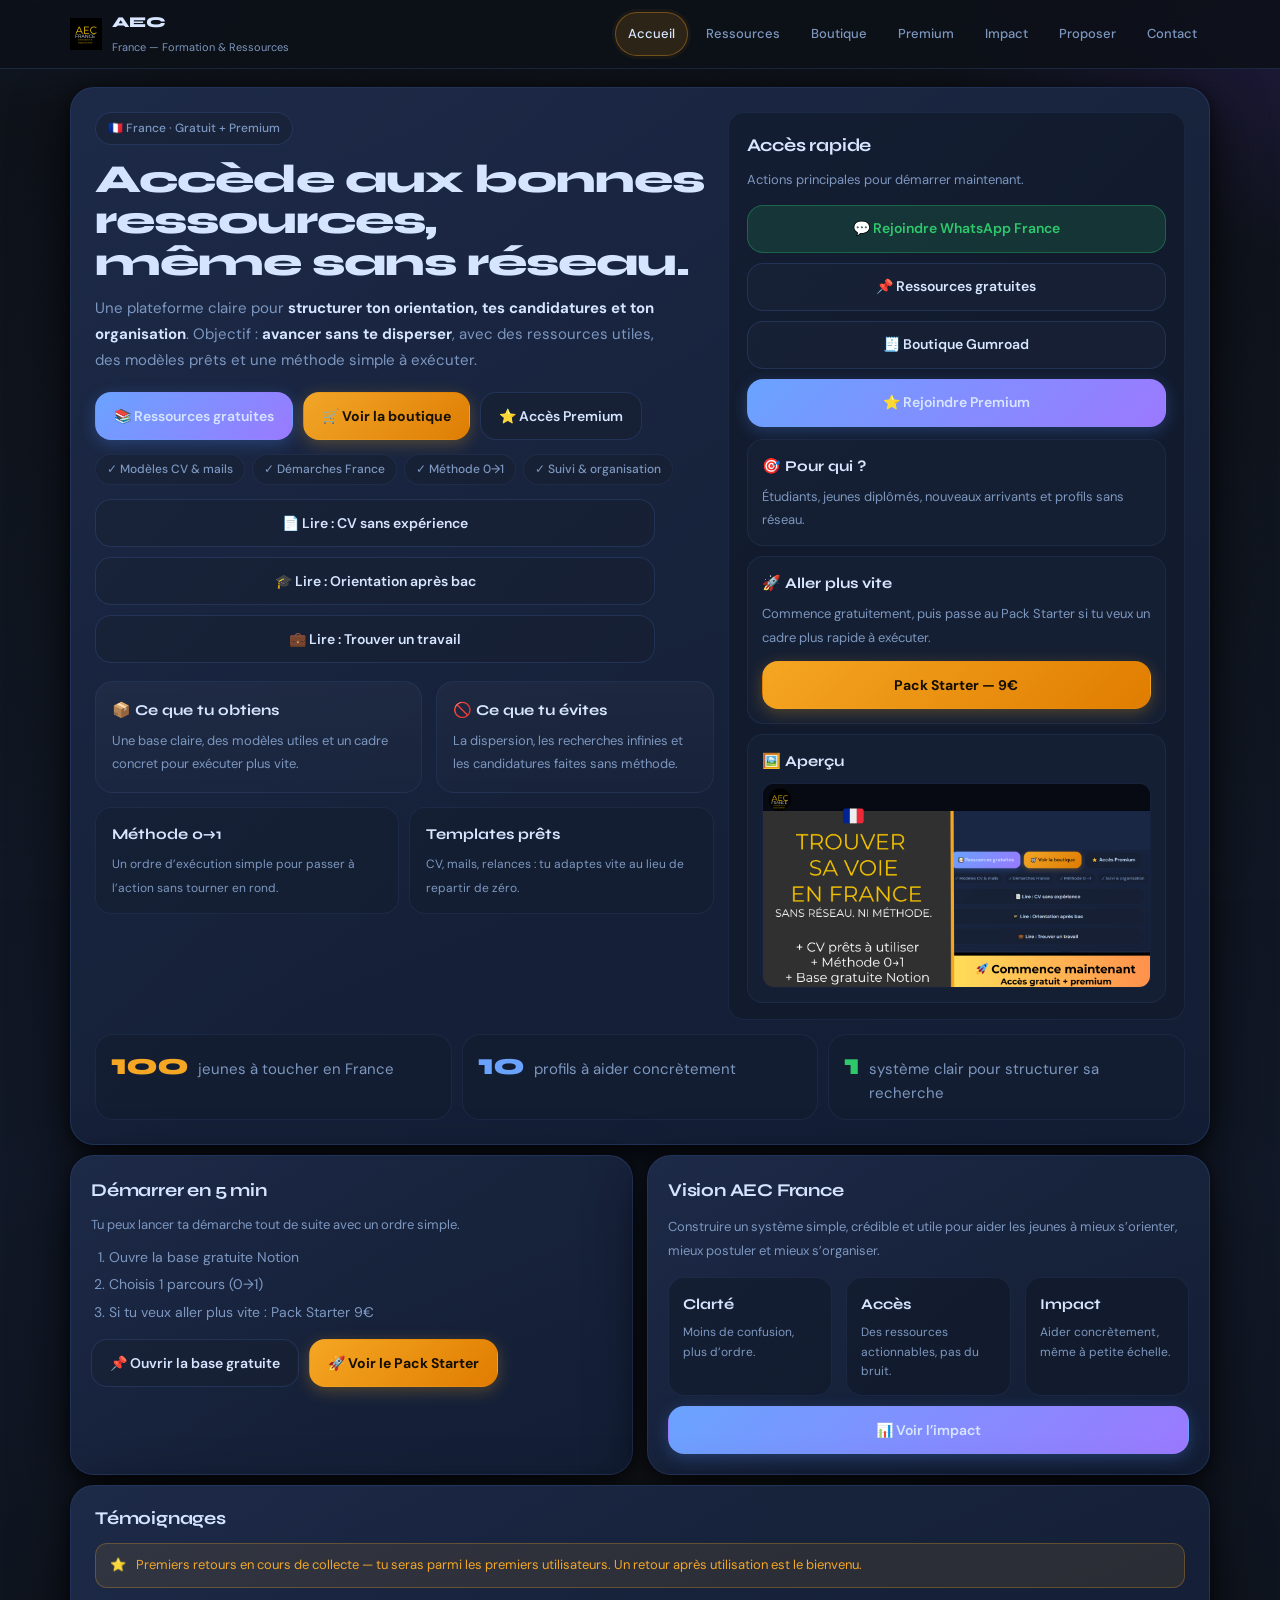
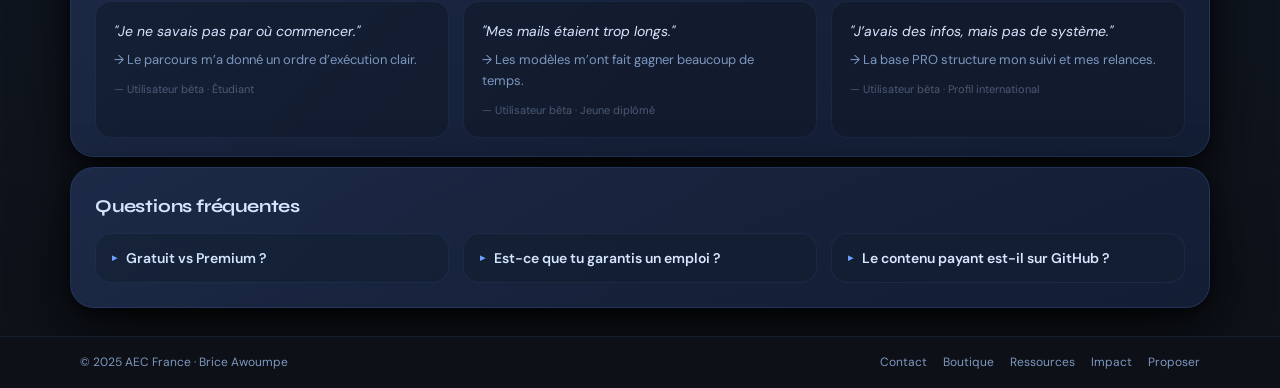
==== commit ff79519e: "mise a jour" ====
--- a/index.html
+++ b/index.html
@@ -3,7 +3,6 @@
 <head>
   <meta charset="utf-8" />
   <meta name="viewport" content="width=device-width,initial-scale=1" />
-<<<<<<< HEAD
   <title>AEC France – Accueil | Orientation, CV, Méthodes & Parcours PRO</title>
   <meta name="description" content="Plateforme AEC France : ressources gratuites, templates CV et méthodes concrètes pour étudiants et jeunes diplômés." />
   <meta name="robots" content="index, follow, max-image-preview:large" />
@@ -706,1022 +705,3 @@
   <script src="js/app.js"></script>
 </body>
 </html>
-=======
-
-  <title>AEC France – Orientation, CV, Méthodes & Parcours PRO</title>
-
-  <meta name="description" content="Plateforme AEC France : ressources gratuites, templates CV & mails, méthodes d’organisation, système PRO Notion et packs premium pour étudiants et jeunes diplômés." />
-
-  <meta name="robots" content="index, follow" />
-  <link rel="canonical" href="https://brice96940.github.io/AEC-France/" />
-
-  <!-- Open Graph -->
-  <meta property="og:title" content="AEC France – Formation & Ressources" />
-  <meta property="og:description" content="Templates CV, méthodes, base Notion PRO et packs premium pour structurer ton orientation et ta recherche." />
-  <meta property="og:type" content="website" />
-  <meta property="og:url" content="https://brice96940.github.io/AEC-France/" />
-  <meta property="og:image" content="https://brice96940.github.io/AEC-France/preview.jpg" />
-
-  <!-- Twitter Card -->
-  <meta name="twitter:card" content="summary_large_image">
-  <meta name="twitter:title" content="AEC France – Ressources & Formation">
-  <meta name="twitter:description" content="Méthodes + CV + système PRO pour étudiants & jeunes diplômés">
-  <meta name="twitter:image" content="https://brice96940.github.io/AEC-France/preview.jpg">
-
-  <!-- Favicon -->
-  <link rel="icon" href="favicon.ico" type="image/x-icon">
-
-  <!-- GA4 -->
-  <script async src="https://www.googletagmanager.com/gtag/js?id=G-3CMKMB7J42"></script>
-  <script>
-    window.dataLayer = window.dataLayer || [];
-    function gtag(){dataLayer.push(arguments);}
-    gtag('js', new Date());
-    gtag('config', 'G-3CMKMB7J42', { anonymize_ip: true });
-  </script>
-
-  <!-- Schema.org -->
-  <script type="application/ld+json">
-  {
-    "@context": "https://schema.org",
-    "@type": "EducationalOrganization",
-    "name": "AEC France",
-    "url": "https://brice96940.github.io/AEC-France/",
-    "description": "Plateforme d'orientation, méthodes et ressources pour étudiants et jeunes diplômés.",
-    "founder": {
-      "@type": "Person",
-      "name": "Brice Awoumpe"
-    },
-    "areaServed": "France"
-  }
-  </script>
-
-  <style>
-    :root{
-      --bg0:#06111d;
-      --bg1:#071c2c;
-      --bg2:#091a28;
-
-      --text:#eaf2ff;
-      --muted:#b8c7e6;
-      --muted2: rgba(234,242,255,.72);
-
-      --card: rgba(255,255,255,.06);
-      --card2: rgba(255,255,255,.035);
-      --line: rgba(255,255,255,.12);
-
-      --primary:#4f8cff;
-      --primary2:#7c5cff;
-      --accent:#ffb020;
-      --good:#32d583;
-
-      --shadow: 0 16px 50px rgba(0,0,0,.42);
-      --shadow-soft: 0 10px 26px rgba(0,0,0,.30);
-      --radius: 22px;
-
-      --max: 1120px;
-
-      --tap: 44px;
-    }
-
-    *{ box-sizing:border-box; }
-    html{ scroll-behavior:smooth; }
-    body{
-      margin:0;
-      font-family: ui-sans-serif, system-ui, -apple-system, Segoe UI, Roboto, Arial, sans-serif;
-      color:var(--text);
-      background:
-        radial-gradient(900px 320px at 18% 10%, rgba(79,140,255,.22), transparent 60%),
-        radial-gradient(900px 320px at 85% 0%, rgba(124,92,255,.18), transparent 62%),
-        radial-gradient(700px 260px at 70% 55%, rgba(255,176,32,.10), transparent 62%),
-        linear-gradient(180deg, var(--bg0), var(--bg1) 55%, var(--bg2));
-      line-height:1.5;
-      -webkit-font-smoothing: antialiased;
-      -moz-osx-font-smoothing: grayscale;
-    }
-
-    a{ color:inherit; text-decoration:none; }
-    .wrap{ max-width:var(--max); margin:0 auto; padding: 18px 18px 28px; }
-
-    /* Accessible skip link */
-    .skip{
-      position:absolute; left:-999px; top:auto; width:1px; height:1px; overflow:hidden;
-    }
-    .skip:focus{
-      left:12px; top:10px; width:auto; height:auto; padding:10px 12px;
-      background: rgba(255,255,255,.10);
-      border:1px solid rgba(255,255,255,.18);
-      border-radius: 12px;
-      z-index:999;
-    }
-
-    /* Topbar */
-    .topbar{
-      position: sticky; top:0; z-index:50;
-      backdrop-filter: blur(12px);
-      background: rgba(6,17,29,.66);
-      border-bottom: 1px solid rgba(255,255,255,.08);
-    }
-    .topbar-inner{
-      max-width:var(--max);
-      margin:0 auto;
-      padding: 12px 18px;
-      display:flex; align-items:center; justify-content:space-between;
-      gap:12px;
-    }
-    .brand{
-      display:flex; gap:10px; align-items:center;
-      min-width: 200px;
-    }
-    .logo{
-      width:40px; height:40px; border-radius:14px;
-      background: linear-gradient(135deg, var(--primary), var(--primary2));
-      box-shadow: 0 0 0 5px rgba(79,140,255,.12);
-      flex:0 0 auto;
-    }
-    .brand b{ font-size: 15px; letter-spacing:.2px; }
-    .brand .sub{ color:var(--muted); font-size:12px; margin-top:2px; }
-
-    /* Desktop nav */
-    nav{ display:flex; gap:10px; flex-wrap:wrap; justify-content:flex-end; align-items:center; }
-    .tab{
-      padding:10px 12px;
-      border-radius:999px;
-      border:1px solid rgba(255,255,255,.10);
-      background: rgba(255,255,255,.03);
-      color: var(--muted);
-      font-weight:750;
-      font-size: 13px;
-      transition: transform .08s ease, opacity .2s ease, border-color .2s ease, background .2s ease;
-      min-height: var(--tap);
-      display:inline-flex; align-items:center;
-    }
-    .tab:hover{ transform: translateY(-1px); opacity:.98; border-color: rgba(255,255,255,.18); }
-    .tab.active{
-      color: var(--text);
-      border-color: rgba(255,176,32,.35);
-      box-shadow: 0 0 0 4px rgba(255,176,32,.08);
-      background: rgba(255,176,32,.08);
-    }
-
-    /* Mobile menu */
-    .menu-btn{
-      display:none;
-      height: var(--tap);
-      min-width: var(--tap);
-      border-radius: 14px;
-      border:1px solid rgba(255,255,255,.14);
-      background: rgba(255,255,255,.05);
-      color: var(--text);
-      cursor:pointer;
-      align-items:center;
-      justify-content:center;
-      gap:8px;
-      font-weight:800;
-    }
-    .menu-panel{
-      display:none;
-      border-top: 1px solid rgba(255,255,255,.08);
-      background: rgba(6,17,29,.82);
-      padding: 10px 18px 14px;
-    }
-    .menu-panel.open{ display:block; }
-    .menu-grid{
-      display:grid;
-      grid-template-columns: 1fr 1fr;
-      gap:10px;
-      max-width: var(--max);
-      margin: 0 auto;
-    }
-
-    /* Views routing */
-    .view{ display:none; }
-    .view.active{ display:block; }
-
-    /* Surface / cards */
-    .surface{
-      background: linear-gradient(180deg, var(--card), var(--card2));
-      border:1px solid var(--line);
-      border-radius: var(--radius);
-      box-shadow: var(--shadow);
-      padding: 22px;
-    }
-
-    .panel{
-      background: rgba(255,255,255,.03);
-      border: 1px solid rgba(255,255,255,.10);
-      border-radius: 18px;
-      padding: 16px;
-      box-shadow: var(--shadow-soft);
-    }
-    .panel.flat{ box-shadow:none; background: rgba(255,255,255,.025); }
-
-    .grid-2{ display:grid; grid-template-columns: 1.25fr .75fr; gap:16px; align-items:start; }
-    .grid-3{ display:grid; grid-template-columns: repeat(3,1fr); gap:14px; }
-    .grid-4{ display:grid; grid-template-columns: repeat(4,1fr); gap:12px; }
-
-    h1{
-      margin: 0 0 10px;
-      font-size: clamp(28px, 3.3vw, 46px);
-      letter-spacing: -0.8px;
-      line-height: 1.07;
-    }
-    h2{ margin:0 0 10px; font-size: 18px; letter-spacing: -0.2px; }
-    h3{ margin:0 0 8px; font-size: 16px; letter-spacing: -0.1px; }
-
-    .muted{ color: var(--muted); }
-    .muted2{ color: var(--muted2); }
-
-    .pill{
-      display:inline-flex; align-items:center; gap:8px;
-      padding: 7px 11px;
-      border-radius: 999px;
-      border:1px solid rgba(255,255,255,.10);
-      background: rgba(255,255,255,.03);
-      color: var(--muted);
-      font-size: 12px;
-      font-weight:750;
-      width: fit-content;
-    }
-    .row{ display:flex; gap:12px; flex-wrap:wrap; align-items:center; }
-
-    /* Hero */
-    .hero{
-      position: relative;
-      overflow:hidden;
-    }
-    .hero::after{
-      content:"";
-      position:absolute;
-      inset:-80px -120px auto auto;
-      width: 360px;
-      height: 360px;
-      background: radial-gradient(circle at 30% 30%, rgba(255,176,32,.18), transparent 60%),
-                  radial-gradient(circle at 70% 70%, rgba(79,140,255,.22), transparent 60%);
-      filter: blur(2px);
-      pointer-events:none;
-      transform: rotate(12deg);
-    }
-    .hero-illus{
-      margin-top: 14px;
-      display:grid;
-      grid-template-columns: 1fr 1fr;
-      gap: 10px;
-    }
-    .kpi{
-      border-radius: 18px;
-      border:1px solid rgba(255,255,255,.10);
-      background: rgba(255,255,255,.03);
-      padding: 14px;
-    }
-    .kpi b{ font-size: 18px; letter-spacing:-.2px; }
-    .kpi .muted{ font-size: 12px; margin-top: 6px; }
-
-    /* Buttons */
-    .btn{
-      display:inline-flex; align-items:center; justify-content:center;
-      gap:10px;
-      padding: 12px 14px;
-      border-radius: 14px;
-      font-weight:900;
-      border:1px solid transparent;
-      cursor:pointer;
-      transition: transform .08s ease, opacity .2s ease, background .2s ease, border-color .2s ease;
-      min-height: var(--tap);
-      user-select:none;
-      -webkit-tap-highlight-color: transparent;
-    }
-    .btn:hover{ transform: translateY(-1px); opacity:.97; }
-    .btn:active{ transform: translateY(0); opacity:.95; }
-
-    .btn.primary{ background: linear-gradient(135deg, var(--primary), var(--primary2)); }
-    .btn.ghost{ background: rgba(255,255,255,.03); border-color: rgba(255,255,255,.14); }
-    .btn.accent{ background: linear-gradient(135deg, var(--accent), rgba(255,176,32,.65)); color:#1b1200; }
-    .btn.good{ background: rgba(50,213,131,.16); border-color: rgba(50,213,131,.35); }
-
-    .btn.block{ width:100%; }
-    .btn.disabled{
-      opacity:.55;
-      cursor:not-allowed;
-      transform:none !important;
-    }
-
-    /* Pricing */
-    .price{
-      font-size: 34px;
-      font-weight: 950;
-      letter-spacing: -0.8px;
-      margin: 6px 0 6px;
-    }
-    .badge{
-      display:inline-flex; align-items:center;
-      padding: 6px 10px;
-      border-radius: 999px;
-      font-size: 12px;
-      font-weight: 950;
-      border:1px solid rgba(255,255,255,.14);
-      background: rgba(255,255,255,.03);
-      color: var(--muted);
-      width: fit-content;
-    }
-    .badge.best{
-      border-color: rgba(255,176,32,.38);
-      box-shadow: 0 0 0 4px rgba(255,176,32,.08);
-      color: var(--text);
-      background: rgba(255,176,32,.08);
-    }
-
-    ul{ margin: 10px 0 0; padding-left: 18px; color: var(--muted); }
-    li{ margin: 6px 0; }
-
-    /* FAQ */
-    details{
-      border:1px solid rgba(255,255,255,.12);
-      background: rgba(255,255,255,.03);
-      border-radius: 16px;
-      padding: 12px 14px;
-    }
-    summary{ cursor:pointer; font-weight:900; }
-    details p{ margin: 10px 0 0; color: var(--muted); }
-
-    /* Divider */
-    .hr{
-      border:0;
-      border-top:1px solid rgba(255,255,255,.10);
-      margin: 14px 0;
-    }
-
-    /* Focus states (keyboard) */
-    :focus-visible{
-      outline: 3px solid rgba(79,140,255,.55);
-      outline-offset: 2px;
-      border-radius: 14px;
-    }
-
-    /* Footer */
-    footer{
-      margin: 18px 0 6px;
-      color: rgba(234,242,255,.70);
-      font-size: 12px;
-      display:flex; justify-content:space-between; gap:10px; flex-wrap:wrap;
-    }
-    .smalllink{ text-decoration: underline; text-underline-offset: 3px; }
-
-    /* Responsive */
-    @media (max-width: 980px){
-      .grid-2{ grid-template-columns: 1fr; }
-      .grid-3{ grid-template-columns: 1fr; }
-      .grid-4{ grid-template-columns: 1fr 1fr; }
-      .brand{ min-width:auto; }
-      nav{ display:none; }             /* hide desktop nav */
-      .menu-btn{ display:inline-flex; } /* show mobile button */
-    }
-    @media (max-width: 520px){
-      .grid-4{ grid-template-columns: 1fr; }
-      .hero-illus{ grid-template-columns: 1fr; }
-      .surface{ padding: 18px; }
-    }
-
-    @media (prefers-reduced-motion: reduce){
-      html{ scroll-behavior:auto; }
-      .btn, .tab{ transition:none; }
-    }
-  </style>
-</head>
-
-<body>
-  <a class="skip" href="#main">Aller au contenu</a>
-
-  <header class="topbar">
-    <div class="topbar-inner">
-      <a class="brand" href="#/accueil" data-nav="accueil" data-track="nav_accueil_brand" aria-label="AEC France - Accueil">
-        <span class="logo" aria-hidden="true"></span>
-        <div>
-          <b>AEC</b>
-          <div class="sub">France — Formation & Ressources</div>
-        </div>
-      </a>
-
-      <!-- Desktop nav -->
-      <nav aria-label="Navigation principale">
-        <a class="tab" href="#/accueil" data-nav="accueil" data-track="nav_accueil">Accueil</a>
-        <a class="tab" href="#/ressources" data-nav="ressources" data-track="nav_ressources">Ressources</a>
-        <a class="tab" href="#/boutique" data-nav="boutique" data-track="nav_boutique">Boutique</a>
-        <a class="tab" href="#/premium" data-nav="premium" data-track="nav_premium">Premium</a>
-        <a class="tab" href="#/proposer" data-nav="proposer" data-track="nav_proposer">Proposer</a>
-        <a class="tab" href="#/contact" data-nav="contact" data-track="nav_contact">Contact</a>
-      </nav>
-
-      <!-- Mobile menu button -->
-      <button class="menu-btn" id="menuBtn" aria-expanded="false" aria-controls="menuPanel" data-track="nav_mobile_menu">
-        ☰ Menu
-      </button>
-    </div>
-
-    <!-- Mobile menu panel -->
-    <div class="menu-panel" id="menuPanel" role="region" aria-label="Menu mobile">
-      <div class="menu-grid">
-        <a class="tab" href="#/accueil" data-nav="accueil" data-track="mnav_accueil">Accueil</a>
-        <a class="tab" href="#/ressources" data-nav="ressources" data-track="mnav_ressources">Ressources</a>
-        <a class="tab" href="#/boutique" data-nav="boutique" data-track="mnav_boutique">Boutique</a>
-        <a class="tab" href="#/premium" data-nav="premium" data-track="mnav_premium">Premium</a>
-        <a class="tab" href="#/proposer" data-nav="proposer" data-track="mnav_proposer">Proposer</a>
-        <a class="tab" href="#/contact" data-nav="contact" data-track="mnav_contact">Contact</a>
-      </div>
-    </div>
-  </header>
-
-  <main id="main" class="wrap">
-
-    <!-- =========================
-         VIEW : ACCUEIL
-    ========================== -->
-    <section class="view active" id="view-accueil">
-      <div class="grid-2">
-        <section class="surface hero">
-          <span class="pill">🇫🇷 France · Gratuit + Premium</span>
-          <h1>Accède aux bonnes ressources, même sans réseau.</h1>
-          <p class="muted" style="font-size:16px; margin:0 0 14px;">
-            Une plateforme simple : <b>parcours guidés (0→1)</b>, ressources fiables, templates et méthodes.
-            Objectif : <b>avancer sans te disperser</b>.
-          </p>
-
-          <div class="row" style="margin-top:10px;">
-            <a class="btn primary" href="#/ressources" data-track="cta_home_ressources">📚 Ressources (gratuit)</a>
-            <a class="btn accent" href="#/boutique" data-track="cta_home_boutique">🛒 Boutique (Gumroad)</a>
-            <a class="btn ghost" href="#/premium" data-track="cta_home_premium">⭐ Accès Premium</a>
-          </div>
-
-          <div class="row" style="margin-top:12px;">
-            <span class="pill">✓ Modèles CV / mails</span>
-            <span class="pill">✓ Démarches France</span>
-            <span class="pill">✓ Méthode 0→1</span>
-            <span class="pill">✓ Suivi & organisation</span>
-          </div>
-
-          <div class="hero-illus">
-            <div class="kpi">
-              <b>0 → 1</b>
-              <div class="muted">Un ordre d’exécution clair pour passer à l’action.</div>
-            </div>
-            <div class="kpi">
-              <b>Templates prêts</b>
-              <div class="muted">CV, mails, relances : copier-coller + adapter.</div>
-            </div>
-          </div>
-
-          <div class="grid-3" style="margin-top:16px;">
-            <div class="panel flat">
-              <h3>Accès public</h3>
-              <p class="muted">Base gratuite + améliorations continues. Idéal pour démarrer maintenant.</p>
-            </div>
-            <div class="panel flat">
-              <h3>Parcours guidés</h3>
-              <p class="muted">Tu sais quoi faire et dans quel ordre. Moins de chaos.</p>
-            </div>
-            <div class="panel flat">
-              <h3>Premium</h3>
-              <p class="muted">Templates + trackers + système complet (Notion PRO).</p>
-            </div>
-          </div>
-        </section>
-
-        <aside class="surface">
-          <h2>Accès rapide</h2>
-          <p class="muted" style="margin-top:-2px;">Actions principales (tracking GA4 actif)</p>
-
-          <div class="row" style="margin-top:10px;">
-            <a class="btn ghost block" href="#/ressources" data-track="quick_ressources">📌 Ressources</a>
-            <a class="btn ghost block" href="#/boutique" data-track="quick_boutique">🧾 Boutique</a>
-            <a class="btn ghost block" href="#/premium" data-track="quick_premium">✅ Rejoindre</a>
-          </div>
-
-          <hr class="hr" />
-
-          <h2>Pour qui ?</h2>
-          <p class="muted" style="margin:0;">• Étudiants & jeunes diplômés</p>
-          <p class="muted" style="margin:0;">• Nouveaux arrivants en France</p>
-          <p class="muted" style="margin:0;">• Profils sans réseau / sans modèle</p>
-
-          <hr class="hr" />
-
-          <h2>Start (5 min)</h2>
-          <ol style="margin:8px 0 0; padding-left:18px; color: var(--muted);">
-            <li>Ouvre la base gratuite</li>
-            <li>Choisis 1 parcours (0→1)</li>
-            <li>Si tu veux gagner du temps : Pack Starter</li>
-          </ol>
-        </aside>
-      </div>
-
-      <div class="grid-3" style="margin-top:16px;">
-        <div class="surface" style="box-shadow:none;">
-          <h2>Ce que tu obtiens</h2>
-          <p class="muted">Ressources triées + méthode + templates prêts.</p>
-        </div>
-        <div class="surface" style="box-shadow:none;">
-          <h2>Ce que tu évites</h2>
-          <p class="muted">La dispersion : “je fais tout / n’importe quoi”.</p>
-        </div>
-        <div class="surface" style="box-shadow:none;">
-          <h2>Résultat attendu</h2>
-          <p class="muted">Un plan clair + des actions répétables chaque semaine.</p>
-        </div>
-      </div>
-
-      <div class="surface" style="margin-top:16px;">
-        <h2>Témoignages (bêta)</h2>
-        <div class="grid-3" style="margin-top:10px;">
-          <div class="panel flat">
-            <h3>“Je ne savais pas par où commencer.”</h3>
-            <p class="muted">→ Le parcours m’a donné un ordre d’exécution.</p>
-            <div class="muted" style="font-size:12px; margin-top:8px;">— Étudiant (bêta)</div>
-          </div>
-          <div class="panel flat">
-            <h3>“Mes mails étaient trop longs.”</h3>
-            <p class="muted">→ Les modèles m’ont fait gagner du temps.</p>
-            <div class="muted" style="font-size:12px; margin-top:8px;">— Jeune diplômé (bêta)</div>
-          </div>
-          <div class="panel flat">
-            <h3>“J’avais des infos, mais pas de système.”</h3>
-            <p class="muted">→ La base PRO structure mon suivi et mes relances.</p>
-            <div class="muted" style="font-size:12px; margin-top:8px;">— Profil international (bêta)</div>
-          </div>
-        </div>
-      </div>
-
-      <div class="surface" style="margin-top:16px;">
-        <h2>FAQ</h2>
-        <div class="grid-3" style="margin-top:10px;">
-          <details>
-            <summary>Gratuit vs Premium : quelle différence ?</summary>
-            <p>Le gratuit = base utile pour démarrer. Le premium = templates + trackers + système complet (Notion PRO) pour gagner du temps.</p>
-          </details>
-          <details>
-            <summary>Est-ce que tu garantis un emploi ?</summary>
-            <p>Non. Ce sont des ressources pédagogiques et organisationnelles. Tes résultats dépendent de ton contexte et de ton exécution.</p>
-          </details>
-          <details>
-            <summary>Le payant est-il sur GitHub ?</summary>
-            <p>Non. GitHub reste public. L’accès premium passe par Gumroad + formulaire d’accès (validation).</p>
-          </details>
-        </div>
-      </div>
-    </section>
-
-    <!-- =========================
-         VIEW : RESSOURCES (GRATUIT)
-    ========================== -->
-    <section class="view" id="view-ressources">
-      <div class="surface">
-        <h1 style="font-size:34px; margin-bottom:8px;">Ressources (gratuit)</h1>
-        <p class="muted" style="margin-top:0;">
-          Ressources publiques pour démarrer vite. Tu peux proposer une ressource via un formulaire.
-        </p>
-
-        <div class="grid-3" style="margin-top:14px;">
-          <div class="panel">
-            <h2>Base Notion (France)</h2>
-            <p class="muted">CV, mails, démarches, opportunités, méthodes.</p>
-            <a class="btn primary block" href="#" id="openNotionFree" data-track="open_notion_free">Ouvrir Notion gratuit</a>
-          </div>
-
-          <div class="panel">
-            <h2>Parcours (0→1)</h2>
-            <p class="muted">Choisis un chemin simple et exécutable.</p>
-            <a class="btn ghost block" href="#/premium" data-track="go_parcours">Voir les parcours</a>
-          </div>
-
-          <div class="panel">
-            <h2>Proposer / Demander</h2>
-            <p class="muted">Tu envoies une ressource, on l’ajoute si elle est pertinente.</p>
-            <a class="btn good block" href="#" id="openProposer" data-track="open_proposer_form">Proposer une ressource</a>
-          </div>
-        </div>
-      </div>
-    </section>
-
-    <!-- =========================
-         VIEW : BOUTIQUE (GUMROAD)
-    ========================== -->
-    <section class="view" id="view-boutique">
-      <div class="surface">
-        <div class="row" style="justify-content:space-between;">
-          <div>
-            <h1 style="font-size:34px; margin-bottom:6px;">Boutique (Gumroad)</h1>
-            <p class="muted" style="margin:0;">
-              Produits premium : templates + système pour gagner du temps (sans promesses).
-            </p>
-          </div>
-          <span class="badge">Paiement sécurisé via Gumroad</span>
-        </div>
-
-        <div class="panel" style="margin-top:14px; border-color: rgba(255,176,32,.28);">
-          <div class="row" style="justify-content:space-between; align-items:flex-start;">
-            <div style="max-width: 680px;">
-              <span class="badge best">Best value</span>
-              <h2 style="margin-top:10px;">Pack Pro+ (79€)</h2>
-              <p class="muted" style="margin:0;">
-                Base PRO + packs + scripts entretien + KPI + démarches : un système complet.
-              </p>
-            </div>
-            <div style="text-align:right;">
-              <div class="price">79€</div>
-              <a class="btn accent" href="#" id="buyProPlus" data-track="buy_proplus">Acheter Pro+</a>
-            </div>
-          </div>
-        </div>
-
-        <div class="grid-3" style="margin-top:14px;">
-          <div class="panel">
-            <span class="badge">Starter</span>
-            <h2>Pack Starter</h2>
-            <div class="price">9€</div>
-            <p class="muted">CV + mails + plan d’action : démarrage rapide.</p>
-            <ul>
-              <li>Modèles CV (Notion + PDF)</li>
-              <li>Modèles mails (spontanée, relance, etc.)</li>
-              <li>Checklist candidature</li>
-              <li>Plan d’exécution</li>
-            </ul>
-            <div class="row" style="margin-top:12px;">
-              <a class="btn primary block" href="#" id="buyStarter" data-track="buy_starter">Acheter Starter</a>
-              <a class="btn ghost block" href="#/premium" data-track="see_access_flow">Voir l’accès</a>
-            </div>
-          </div>
-
-          <div class="panel">
-            <span class="badge">Système</span>
-            <h2>Accès Base PRO</h2>
-            <div class="price">29€ <span style="font-size:14px; font-weight:900; color:var(--muted);">/mois</span></div>
-            <p class="muted">Orientation + candidatures + marché + suivi.</p>
-            <ul>
-              <li>Notion PRO (templates + trackers)</li>
-              <li>Updates mensuelles</li>
-              <li>Méthode “opportunités” + filtrage</li>
-              <li>Accès “démarches France”</li>
-            </ul>
-            <div class="row" style="margin-top:12px;">
-              <a class="btn primary block" href="#" id="buyProMonthly" data-track="buy_pro_monthly">S’abonner</a>
-              <a class="btn ghost block" href="#" id="buyProOneShot" data-track="buy_pro_oneshot">49€ (achat unique)</a>
-            </div>
-          </div>
-
-          <div class="panel">
-            <span class="badge">Déjà dispo</span>
-            <h2>Produits existants</h2>
-            <div class="row" style="margin-top:10px;">
-              <a class="btn ghost block" href="#" id="prod1" data-track="prod_existing_1">Produit 1</a>
-              <a class="btn ghost block" href="#" id="prod2" data-track="prod_existing_2">Produit 2</a>
-              <a class="btn ghost block" href="#" id="prod3" data-track="prod_existing_3">Produit 3</a>
-              <a class="btn ghost block" href="#" id="prod4" data-track="prod_existing_4">Produit 4</a>
-            </div>
-          </div>
-        </div>
-
-        <div class="panel flat" style="margin-top:14px;">
-          <h2>Disclaimer (important)</h2>
-          <p class="muted" style="margin:0;">
-            Ressources pédagogiques et organisationnelles. Aucun résultat n’est garanti : ton avancée dépend de ton contexte et de ton travail.
-            Vérifie toujours les informations administratives sur les sources officielles.
-          </p>
-        </div>
-      </div>
-    </section>
-
-    <!-- =========================
-         VIEW : PREMIUM (ACCÈS / PROCESS)
-    ========================== -->
-    <section class="view" id="view-premium">
-      <div class="surface">
-        <h1 style="font-size:34px; margin-bottom:8px;">Premium — accès & process</h1>
-        <p class="muted" style="margin-top:0;">
-          Le payant n’est pas sur GitHub public. Le process passe par Gumroad + formulaire d’accès.
-        </p>
-
-        <div class="grid-3" style="margin-top:14px;">
-          <div class="panel">
-            <h2>1) Acheter sur Gumroad</h2>
-            <p class="muted">Choisis Starter / Base PRO / Pro+.</p>
-            <a class="btn primary block" href="#/boutique" data-track="premium_go_boutique">Aller à la boutique</a>
-          </div>
-
-          <div class="panel">
-            <h2>2) Form “Accès PRO”</h2>
-            <p class="muted">Après achat, tu remplis le formulaire (email).</p>
-            <a class="btn good block" href="#" id="openAccessProForm" data-track="open_access_pro_form">Ouvrir le Form</a>
-          </div>
-
-          <div class="panel">
-            <h2>3) Activation</h2>
-            <p class="muted">Ajout en invité sur Notion PRO / envoi PDF si besoin.</p>
-            <a class="btn ghost block" href="#/contact" data-track="premium_contact">Me contacter</a>
-          </div>
-        </div>
-
-        <div class="panel flat" style="margin-top:14px;">
-          <h2>Gratuit vs Premium</h2>
-          <div class="grid-3" style="margin-top:10px;">
-            <div class="panel flat">
-              <h3>Gratuit</h3>
-              <ul>
-                <li>Base de ressources</li>
-                <li>Méthode de base</li>
-                <li>Proposition d’ajouts</li>
-              </ul>
-            </div>
-            <div class="panel flat">
-              <h3>Starter (9€)</h3>
-              <ul>
-                <li>CV + mails prêts</li>
-                <li>Checklists & plan</li>
-                <li>Exécution rapide</li>
-              </ul>
-            </div>
-            <div class="panel flat">
-              <h3>PRO / Pro+</h3>
-              <ul>
-                <li>Système complet + trackers</li>
-                <li>KPI candidatures & relances</li>
-                <li>Scripts entretien (STAR)</li>
-              </ul>
-            </div>
-          </div>
-        </div>
-
-        <div class="panel flat" style="margin-top:14px;">
-          <h2>Liens produits Premium</h2>
-          <p class="muted" style="margin-top:0;">
-          Liens directs (Starter / Base PRO / Pro+).  <!-- Si un lien est placeholder, il restera inactif.-->
-          </p>
-          <div class="row">
-            <a class="btn ghost" href="#" id="goStarterLink" data-track="premium_link_starter">Lien Starter</a>
-            <a class="btn ghost" href="#" id="goProLink" data-track="premium_link_pro">Lien Base PRO</a>
-            <a class="btn ghost" href="#" id="goProPlusLink" data-track="premium_link_proplus">Lien Pro+</a>
-          </div>
-        </div>
-      </div>
-    </section>
-
-    <!-- =========================
-         VIEW : PROPOSER
-    ========================== -->
-    <section class="view" id="view-proposer">
-      <div class="surface">
-        <h1 style="font-size:34px; margin-bottom:8px;">Proposer une ressource</h1>
-        <p class="muted" style="margin-top:0;">
-          Centralise les propositions via un formulaire (Google Form / Notion dédié).
-        </p>
-        <div class="row" style="margin-top:12px;">
-          <a class="btn good" href="#" id="openProposer2" data-track="proposer_open_form">Ouvrir le formulaire</a>
-          <a class="btn ghost" href="#/ressources" data-track="proposer_back_ressources">Retour ressources</a>
-        </div>
-      </div>
-    </section>
-
-    <!-- =========================
-         VIEW : CONTACT
-    ========================== -->
-    <section class="view" id="view-contact">
-      <div class="surface">
-        <h1 style="font-size:34px; margin-bottom:8px;">Contact</h1>
-        <p class="muted" style="margin-top:0;">
-          Contact direct. (Aucun engagement de résultat : on avance avec une méthode.)
-        </p>
-
-        <div class="grid-3" style="margin-top:14px;">
-          <div class="panel">
-            <h2>Email</h2>
-            <a class="btn ghost block" href="#" id="emailLink" data-track="contact_email">Envoyer un email</a>
-          </div>
-          <div class="panel">
-            <h2>LinkedIn</h2>
-            <a class="btn ghost block" href="#" id="linkedinLink" data-track="contact_linkedin">Ouvrir LinkedIn</a>
-          </div>
-          <div class="panel">
-            <h2>Mentions / confidentialité</h2>
-            <a class="btn ghost block" href="#" id="legalLink" data-track="contact_legal">Voir les infos</a>
-          </div>
-        </div>
-
-        <div class="panel flat" style="margin-top:14px;">
-          <h2>Infos légales (MVP)</h2>
-          <p class="muted" style="margin:0;">
-            • Ressources pédagogiques et organisationnelles.<br/>
-            • Aucun résultat n’est garanti.<br/>
-            • Vérifie toujours les démarches sur les sources officielles.<br/>
-            • Analytics : mesure d’audience (GA4).
-          </p>
-        </div>
-      </div>
-    </section>
-
-    <footer>
-      <div>© <span id="y"></span> — AEC France</div>
-      <div class="muted">
-        <a class="smalllink" href="#/contact" data-track="footer_contact">Contact</a>
-        &nbsp;·&nbsp;
-        <a class="smalllink" href="#/boutique" data-track="footer_boutique">Boutique</a>
-        &nbsp;·&nbsp;
-        <a class="smalllink" href="#/ressources" data-track="footer_ressources">Ressources</a>
-      </div>
-    </footer>
-  </main>
-
-  <script>
-    // =========================
-    // CONFIG LINKS (À REMPLACER)
-    // =========================
-    const AEC_LINKS = {
-      email: "differentsleaders328@gmail.com",
-      linkedin: "https://www.linkedin.com/in/awoumpebrice99/",
-
-      // Notion gratuit (France)
-      notion_free: "https://www.notion.so/AEC-France-311e2b4c167380a688dcd03a5b0fddf7?source=copy_link",
-
-      // Proposer ressource (Form)
-      proposer_form: "https://docs.google.com/forms/d/e/1FAIpQLSecvmFiKOzILIFoWm1v09cufH0rxaRbZSoAD5pVEXINaPc8rg/viewform?usp=header",
-
-      // ✅ Form Accès PRO (après achat)
-      access_pro_form: "https://docs.google.com/forms/d/e/1FAIpQLSfdxGvy2BZaaL7MYKDlnTSXikcxrrhunNo6bGf2gt5-khosWQ/viewform?usp=header",
-
-      // ✅ Produits Gumroad
-      gumroad_starter_9: "https://bricearnol.gumroad.com/l/jnjppn",
-      gumroad_pro_monthly_29: "https://ton-gumroad-link-pro-monthly",
-      gumroad_pro_oneshot_49: "https://bricearnol.gumroad.com/l/plokyo",
-      gumroad_proplus_79: "https://bricearnol.gumroad.com/l/puxjqo",
-
-      // Produits existants
-      existing_1: "https://bricearnol.gumroad.com/l/lwopa",
-      existing_2: "https://bricearnol.gumroad.com/l/lwopa",
-      existing_3: "https://bricearnol.gumroad.com/l/uindap",
-      existing_4: "https://bricearnol.gumroad.com/l/zrhlx"
-    };
-
-    // =========================
-    // TRACKING GA4
-    // =========================
-    function track(name, params={}){
-      try{
-        if(typeof gtag === "function"){
-          gtag("event", name, params);
-        }
-      }catch(e){}
-    }
-
-    // Auto-track clicks with data-track
-document.addEventListener("click", (e)=>{
-  const a = e.target.closest("[data-track]");
-  if(!a) return;
-
-  const label = a.getAttribute("data-track");
-  const href  = a.getAttribute("href") || "";
-  const id    = a.id || "";
-
-  track("click", {
-    event_category: "ui",
-    event_label: label,
-
-    // ✅ pour toi (analyse business)
-    link_url: href,
-    link_id: id,
-
-    // ✅ utile si ton site est en #/accueil etc.
-    page_location: location.href
-  });
-});
-    // =========================
-    // MOBILE MENU
-    // =========================
-    const menuBtn = document.getElementById("menuBtn");
-    const menuPanel = document.getElementById("menuPanel");
-
-    function setMenu(open){
-      if(!menuBtn || !menuPanel) return;
-      menuPanel.classList.toggle("open", open);
-      menuBtn.setAttribute("aria-expanded", open ? "true" : "false");
-    }
-
-    if(menuBtn){
-      menuBtn.addEventListener("click", ()=>{
-        const isOpen = menuPanel.classList.contains("open");
-        setMenu(!isOpen);
-      });
-    }
-
-    // Close menu on navigation click
-    if(menuPanel){
-      menuPanel.addEventListener("click", (e)=>{
-        const link = e.target.closest("a");
-        if(link) setMenu(false);
-      });
-    }
-
-    // Close menu on hash change (mobile)
-    window.addEventListener("hashchange", ()=> setMenu(false));
-
-    // =========================
-    // SIMPLE ROUTER (#/accueil etc.)
-    // =========================
-    const VIEWS = ["accueil","ressources","boutique","premium","proposer","contact"];
-
-    function setActiveView(name){
-      VIEWS.forEach(v=>{
-        const el = document.getElementById("view-"+v);
-        if(el) el.classList.toggle("active", v===name);
-      });
-
-      // active tabs (both desktop + mobile)
-      document.querySelectorAll("[data-nav]").forEach(a=>{
-        a.classList.toggle("active", a.getAttribute("data-nav")===name);
-      });
-
-      window.scrollTo({ top:0, behavior:"instant" });
-    }
-
-    function parseHash(){
-      const h = (location.hash || "#/accueil").replace("#",""); // "/accueil"
-      const name = (h.startsWith("/") ? h.slice(1) : h) || "accueil";
-      return VIEWS.includes(name) ? name : "accueil";
-    }
-
-    window.addEventListener("hashchange", ()=> setActiveView(parseHash()));
-
-    // =========================
-    // SAFE LINK helper + disabled style if placeholder
-    // =========================
-    function safeLink(el, url, fallbackHash="#/accueil", newTab=true){
-      if(!el) return;
-
-      const isPlaceholder = (!url || url.includes("TON_FORM") || url.includes("ton-gumroad"));
-      if(isPlaceholder){
-        el.classList.add("disabled");
-        el.setAttribute("aria-disabled", "true");
-      }
-
-      el.addEventListener("click", (e)=>{
-        if(isPlaceholder){
-          if(fallbackHash) location.hash = fallbackHash;
-          return;
-        }
-        e.preventDefault();
-        if(newTab){
-          window.open(url, "_blank", "noopener,noreferrer");
-        }else{
-          window.location.href = url;
-        }
-      });
-    }
-
-    function mailto(email){
-      return "mailto:" + encodeURIComponent(email);
-    }
-
-    // Footer year
-    document.getElementById("y").textContent = new Date().getFullYear();
-
-    // Views on load
-    setActiveView(parseHash());
-
-    // Ressources
-    safeLink(document.getElementById("openNotionFree"), AEC_LINKS.notion_free, "#/ressources", true);
-    safeLink(document.getElementById("openProposer"), AEC_LINKS.proposer_form, "#/proposer", true);
-    safeLink(document.getElementById("openProposer2"), AEC_LINKS.proposer_form, "#/proposer", true);
-
-    // Boutique
-    safeLink(document.getElementById("buyStarter"), AEC_LINKS.gumroad_starter_9, "#/boutique", true);
-    safeLink(document.getElementById("buyProMonthly"), AEC_LINKS.gumroad_pro_monthly_29, "#/boutique", true);
-    safeLink(document.getElementById("buyProOneShot"), AEC_LINKS.gumroad_pro_oneshot_49, "#/boutique", true);
-    safeLink(document.getElementById("buyProPlus"), AEC_LINKS.gumroad_proplus_79, "#/boutique", true);
-
-    // Premium direct links
-    safeLink(document.getElementById("goStarterLink"), AEC_LINKS.gumroad_starter_9, "#/premium", true);
-    safeLink(document.getElementById("goProLink"), AEC_LINKS.gumroad_pro_monthly_29, "#/premium", true);
-    safeLink(document.getElementById("goProPlusLink"), AEC_LINKS.gumroad_proplus_79, "#/premium", true);
-
-    // Form accès PRO
-    safeLink(document.getElementById("openAccessProForm"), AEC_LINKS.access_pro_form, "#/premium", true);
-
-    // Existing products
-    safeLink(document.getElementById("prod1"), AEC_LINKS.existing_1, "#/boutique", true);
-    safeLink(document.getElementById("prod2"), AEC_LINKS.existing_2, "#/boutique", true);
-    safeLink(document.getElementById("prod3"), AEC_LINKS.existing_3, "#/boutique", true);
-    safeLink(document.getElementById("prod4"), AEC_LINKS.existing_4, "#/boutique", true);
-
-    // Contact
-    safeLink(document.getElementById("emailLink"), mailto(AEC_LINKS.email), "#/contact", false);
-    safeLink(document.getElementById("linkedinLink"), AEC_LINKS.linkedin, "#/contact", true);
-
-    // Legal link (simple: stays in contact block)
-    const legalLink = document.getElementById("legalLink");
-    if(legalLink){
-      legalLink.addEventListener("click", (e)=>{
-        e.preventDefault();
-        location.hash = "#/contact";
-        track("open", { event_category:"ui", event_label:"open_legal" });
-      });
-    }
-  </script>
-</body>
-</html>
->>>>>>> origin/dev
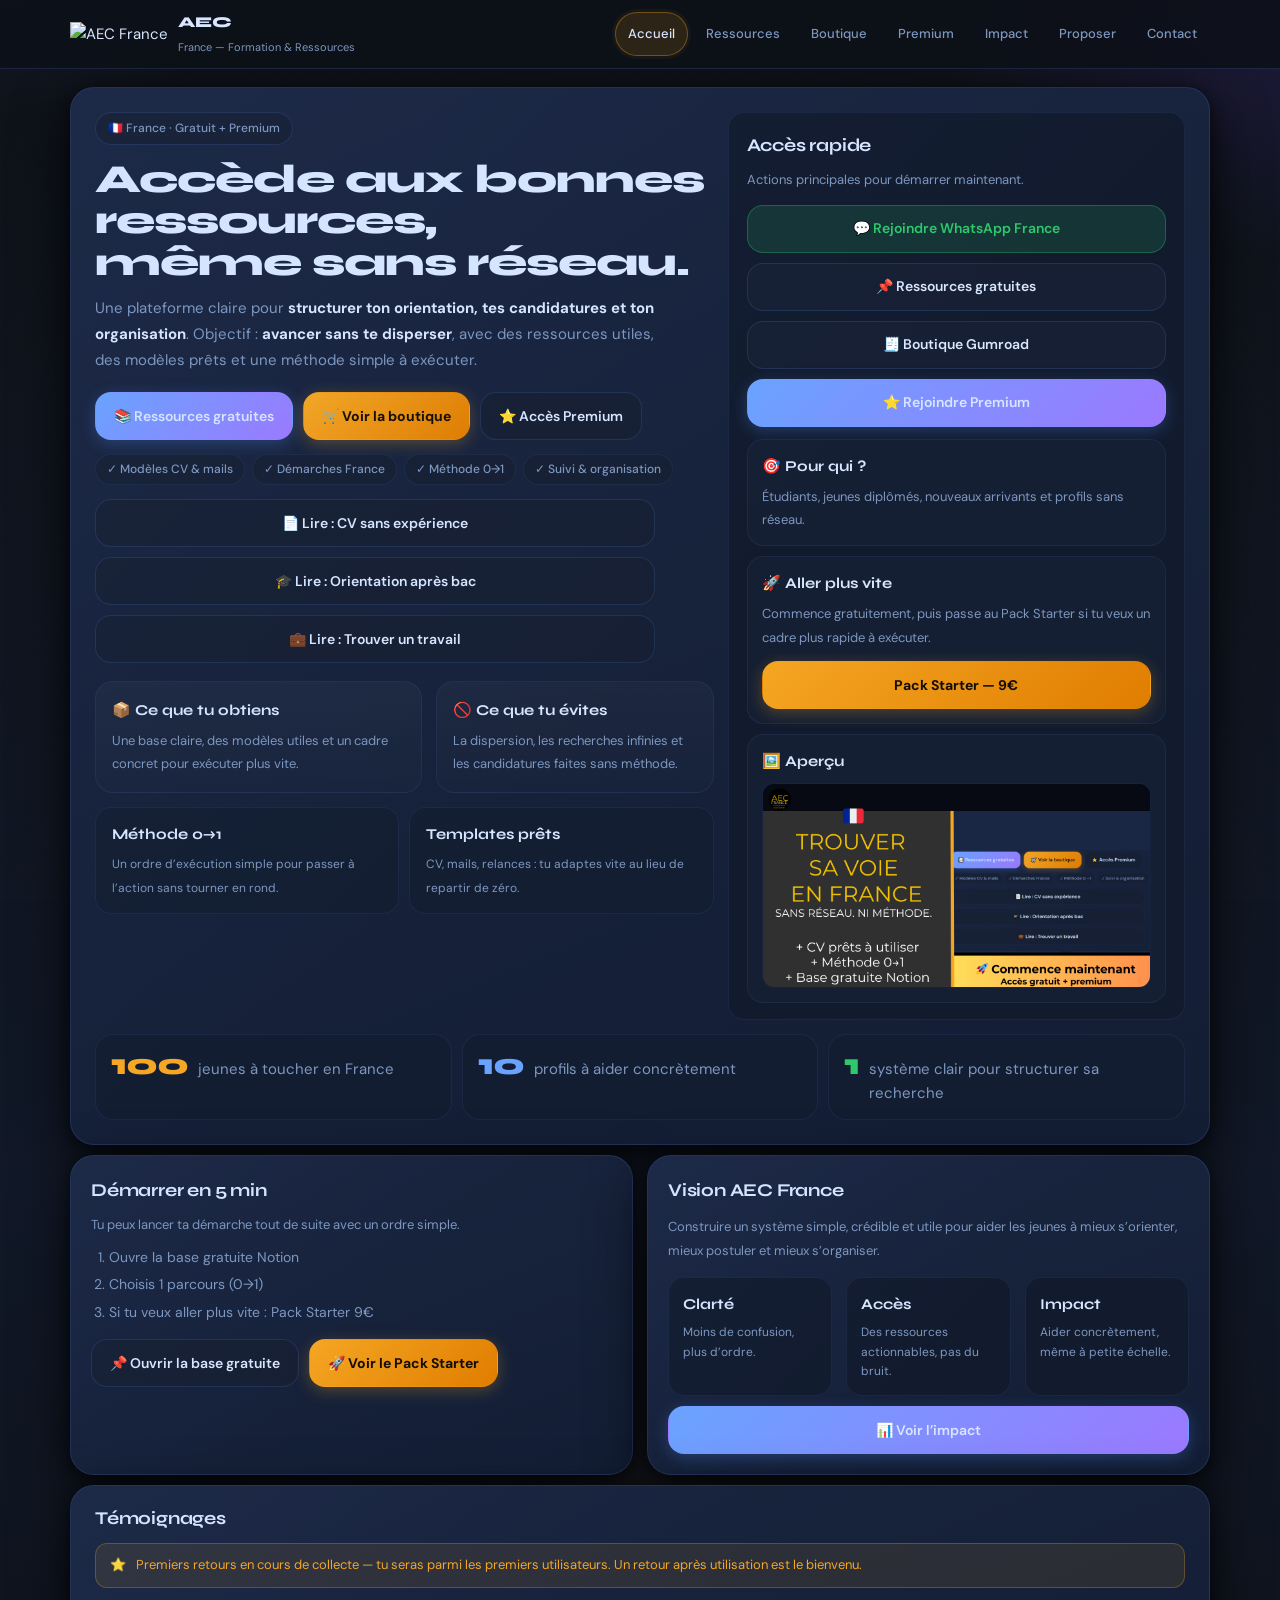
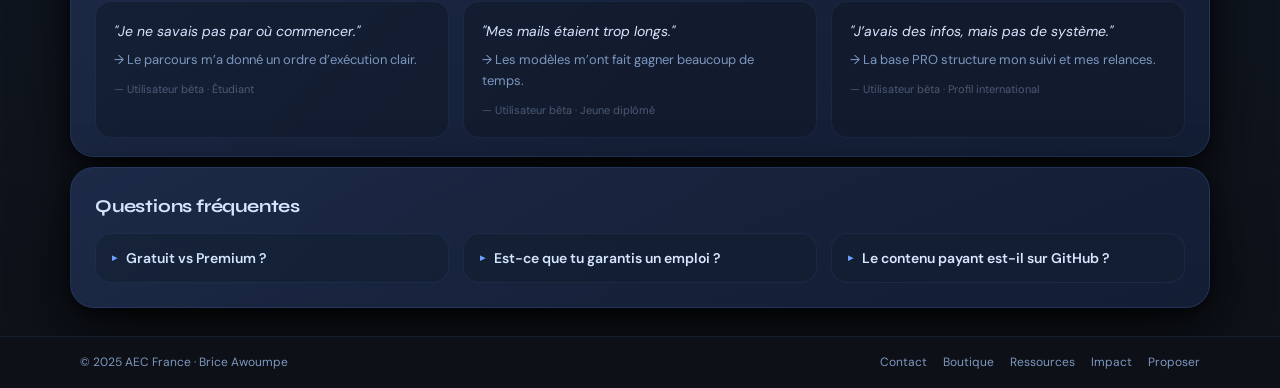
==== commit 8ee981cb: "mise a jour" ====
--- a/index.html
+++ b/index.html
@@ -12,14 +12,14 @@
   <meta property="og:description" content="Ressources gratuites, templates CV, méthodes, boutique et packs premium pour structurer orientation et candidatures." />
   <meta property="og:type" content="website" />
   <meta property="og:url" content="https://brice96940.github.io/AEC-France/" />
-  <meta property="og:image" content="https://brice96940.github.io/AEC-France/preview.png" />
+  <meta property="og:image" content="https://brice96940.github.io/AEC-France/../preview.png" />
   <meta name="twitter:card" content="summary_large_image" />
   <meta name="twitter:title" content="AEC France – Ressources & Formation" />
   <meta name="twitter:description" content="Méthodes, CV, base Notion PRO et packs premium pour étudiants et jeunes diplômés." />
-  <meta name="twitter:image" content="https://brice96940.github.io/AEC-France/preview.jpg" />
+  <meta name="twitter:image" content="https://brice96940.github.io/AEC-France/../preview.png" />
   <link rel="icon" href="favicon.ico" type="image/x-icon" />
-  <link rel="icon" type="image/png" href="https://brice96940.github.io/AEC-France/logo.png">
-  <link rel="apple-touch-icon" href="https://brice96940.github.io/AEC-France/logo.png">
+  <link rel="icon" type="image/png" href="https://brice96940.github.io/AEC-France/../logo.png">
+  <link rel="apple-touch-icon" href="https://brice96940.github.io/AEC-France/../logo.png">
   <link rel="preconnect" href="https://fonts.googleapis.com" />
   <link rel="preconnect" href="https://fonts.gstatic.com" crossorigin />
   <link href="https://fonts.googleapis.com/css2?family=Syne:wght@400;600;700;800&family=DM+Sans:ital,opsz,wght@0,9..40,300;0,9..40,400;0,9..40,500;0,9..40,600;1,9..40,300&display=swap" rel="stylesheet" />
@@ -35,7 +35,7 @@
         "@type": "Organization",
         "name": "AEC France",
         "url": "https://brice96940.github.io/AEC-France/",
-        "logo": "https://brice96940.github.io/AEC-France/logo.png",
+        "logo": "https://brice96940.github.io/AEC-France/../logo.png",
         "founder": { "@type": "Person", "name": "Brice Awoumpe" },
         "sameAs": ["https://www.linkedin.com/in/awoumpebrice99/"]
       },
@@ -54,7 +54,7 @@
 <header class="topbar">
 <div class="topbar-inner">
 <a aria-label="AEC France – Accueil" class="brand" data-link-kind="internal" data-nav="accueil" data-track="nav_brand" href="#/accueil">
-<img src="logo_2.png" alt="AEC France" class="logo-img">
+<img src="../AEC-France-premium/logo_2.png" alt="AEC France" class="logo-img">
 <div class="brand-t">
 <b>AEC</b>
 <span class="sub">France — Formation &amp; Ressources</span>
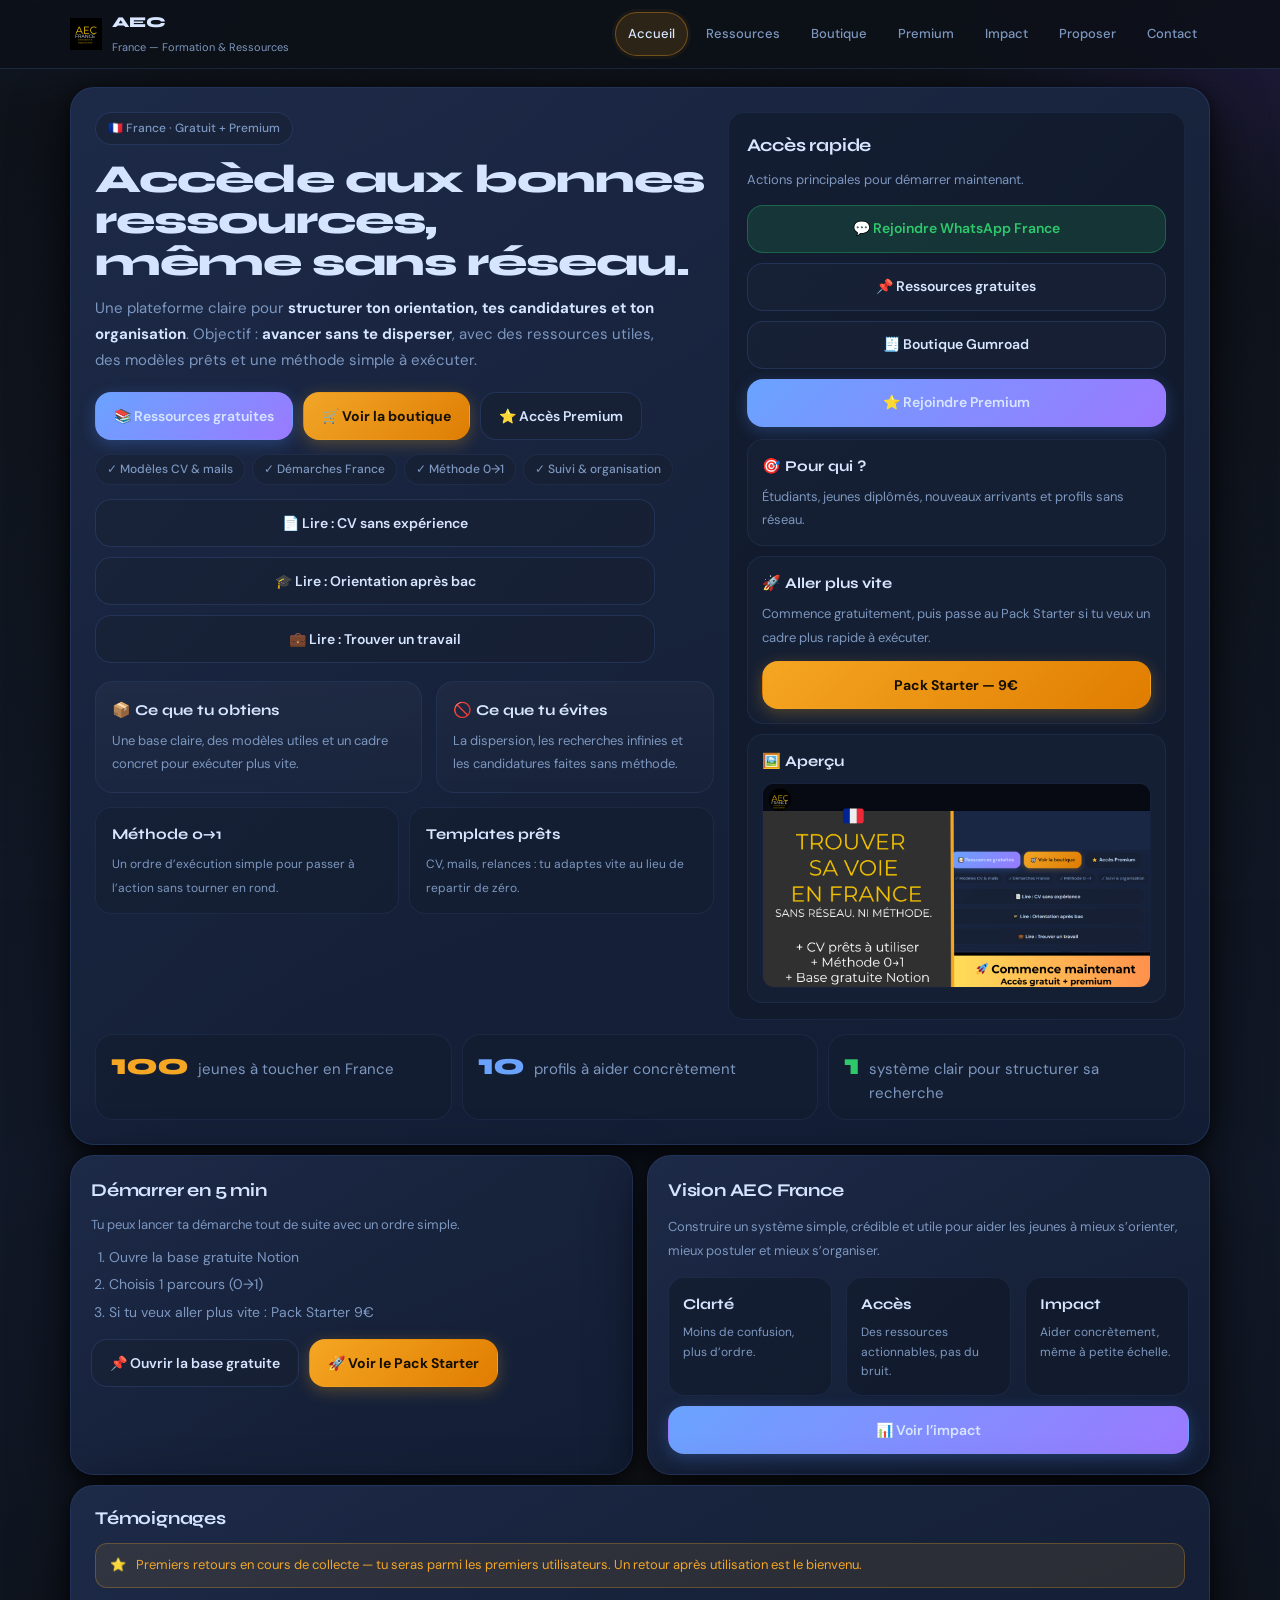
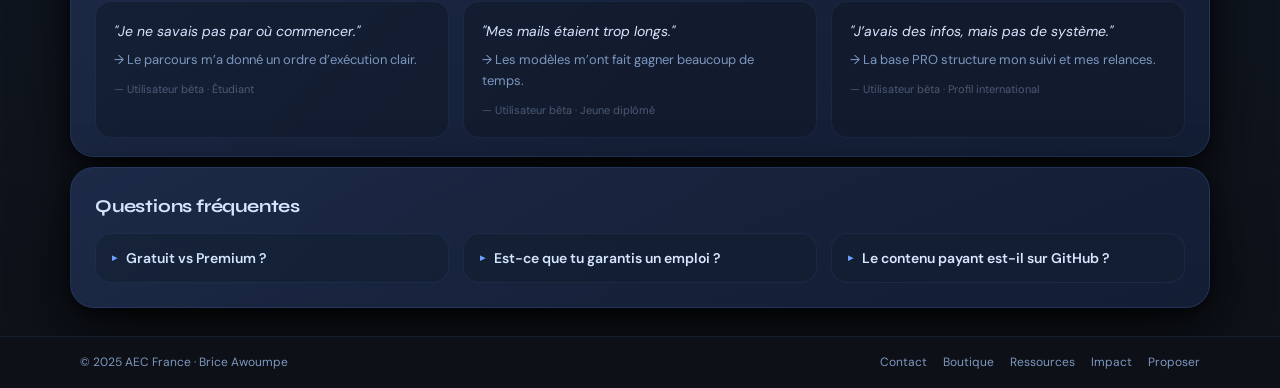
==== commit d91fc7f2: "SEO: canonicalize legacy GitHub Pages to France domain Co-Authored-By: Claude Sonnet 5 <noreply@anth" ====
--- a/index.html
+++ b/index.html
@@ -7,7 +7,7 @@
   <meta name="description" content="Plateforme AEC France : ressources gratuites, templates CV et méthodes concrètes pour étudiants et jeunes diplômés." />
   <meta name="robots" content="index, follow, max-image-preview:large" />
   <meta name="theme-color" content="#0d1117" />
-  <link rel="canonical" href="https://brice96940.github.io/AEC-France/" />
+  <link rel="canonical" href="https://france.aec-engineering.fr/" />
   <meta property="og:title" content="AEC France – Accueil | Orientation, CV, Méthodes & Parcours PRO" />
   <meta property="og:description" content="Ressources gratuites, templates CV, méthodes, boutique et packs premium pour structurer orientation et candidatures." />
   <meta property="og:type" content="website" />
@@ -16,10 +16,12 @@
   <meta name="twitter:card" content="summary_large_image" />
   <meta name="twitter:title" content="AEC France – Ressources & Formation" />
   <meta name="twitter:description" content="Méthodes, CV, base Notion PRO et packs premium pour étudiants et jeunes diplômés." />
-  <meta name="twitter:image" content="https://brice96940.github.io/AEC-France/../preview.png" />
-  <link rel="icon" href="favicon.ico" type="image/x-icon" />
-  <link rel="icon" type="image/png" href="https://brice96940.github.io/AEC-France/../logo.png">
-  <link rel="apple-touch-icon" href="https://brice96940.github.io/AEC-France/../logo.png">
+  <meta name="twitter:image" content="https://brice96940.github.io/AEC-France/preview.png" />
+  <link rel="icon" type="image/png" sizes="32x32" href="logo.png">
+  <link rel="icon" type="image/png" sizes="16x16" href="logo.png">
+  <link rel="apple-touch-icon" href="logo.png">
+  <link rel="icon" type="image/png" href="https://brice96940.github.io/AEC-France/logo.png">
+  <link rel="apple-touch-icon" href="https://brice96940.github.io/AEC-France/logo.png">
   <link rel="preconnect" href="https://fonts.googleapis.com" />
   <link rel="preconnect" href="https://fonts.gstatic.com" crossorigin />
   <link href="https://fonts.googleapis.com/css2?family=Syne:wght@400;600;700;800&family=DM+Sans:ital,opsz,wght@0,9..40,300;0,9..40,400;0,9..40,500;0,9..40,600;1,9..40,300&display=swap" rel="stylesheet" />
@@ -35,7 +37,7 @@
         "@type": "Organization",
         "name": "AEC France",
         "url": "https://brice96940.github.io/AEC-France/",
-        "logo": "https://brice96940.github.io/AEC-France/../logo.png",
+        "logo": "https://brice96940.github.io/AEC-France/logo.png",
         "founder": { "@type": "Person", "name": "Brice Awoumpe" },
         "sameAs": ["https://www.linkedin.com/in/awoumpebrice99/"]
       },
@@ -54,7 +56,7 @@
 <header class="topbar">
 <div class="topbar-inner">
 <a aria-label="AEC France – Accueil" class="brand" data-link-kind="internal" data-nav="accueil" data-track="nav_brand" href="#/accueil">
-<img src="../AEC-France-premium/logo_2.png" alt="AEC France" class="logo-img">
+<img src="logo_2.png" alt="AEC France" class="logo-img">
 <div class="brand-t">
 <b>AEC</b>
 <span class="sub">France — Formation &amp; Ressources</span>
@@ -344,6 +346,8 @@
 </div>
 </div>
 </section>
+
+
 <section class="view" id="view-ressources">
 <div class="surface">
 <span class="pill">📚 Ressources gratuites</span>
@@ -366,7 +370,7 @@
 <div class="panel seo-card">
 <h3>🔎 Pages SEO AEC</h3>
 <p class="muted" style="font-size: 13px; margin-top: 6px;">
-              Trois pages séparées pour capter Google sur des besoins précis, puis rediriger vers tes ressources.
+  <!--Trois pages séparées pour capter Google sur des besoins précis, puis rediriger vers tes ressources.-->
             </p>
 <div class="quick-stack" style="margin-top: 14px;">
 <a class="btn ghost block" data-link-kind="internal" data-track="cta_seo_cv" href="pages/cv-sans-experience.html">📄 CV sans expérience</a>
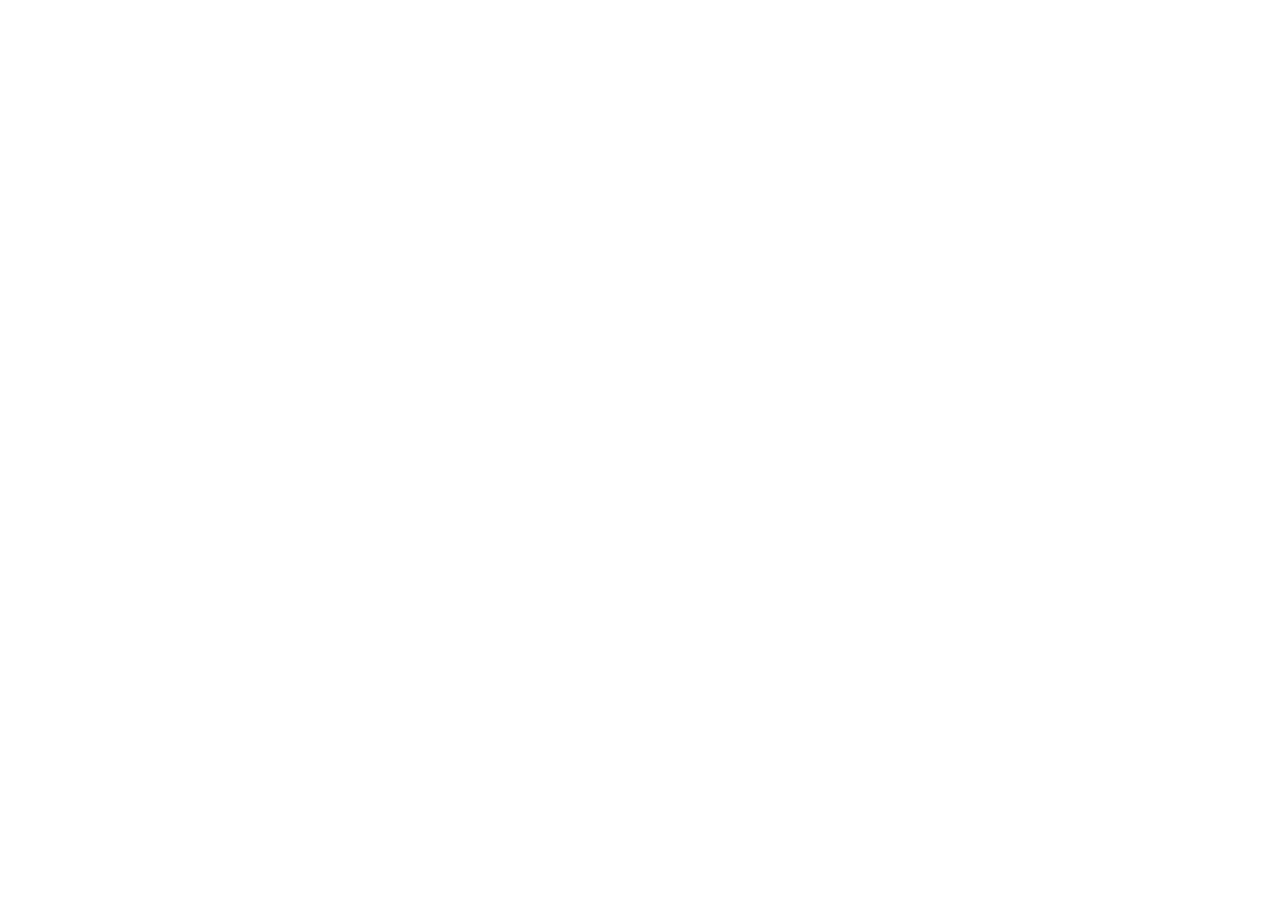
==== commit 9d746bff: "feat: redirect legacy homepage to the official V2 site The old homepage (index.html) was still a ful" ====
--- a/index.html
+++ b/index.html
@@ -3,709 +3,107 @@
 <head>
   <meta charset="utf-8" />
   <meta name="viewport" content="width=device-width,initial-scale=1" />
-  <title>AEC France – Accueil | Orientation, CV, Méthodes & Parcours PRO</title>
-  <meta name="description" content="Plateforme AEC France : ressources gratuites, templates CV et méthodes concrètes pour étudiants et jeunes diplômés." />
-  <meta name="robots" content="index, follow, max-image-preview:large" />
+  <title>AEC France a déménagé — redirection vers le site officiel</title>
+  <meta name="description" content="AEC France a déménagé sur https://france.aec-engineering.fr/. Cette ancienne adresse redirige automatiquement vers le site officiel." />
+  <meta name="robots" content="noindex, follow" />
   <meta name="theme-color" content="#0d1117" />
   <link rel="canonical" href="https://france.aec-engineering.fr/" />
-  <meta property="og:title" content="AEC France – Accueil | Orientation, CV, Méthodes & Parcours PRO" />
-  <meta property="og:description" content="Ressources gratuites, templates CV, méthodes, boutique et packs premium pour structurer orientation et candidatures." />
+  <meta property="og:title" content="AEC France a déménagé — redirection vers le site officiel" />
+  <meta property="og:description" content="Le site officiel AEC France est désormais https://france.aec-engineering.fr/." />
   <meta property="og:type" content="website" />
-  <meta property="og:url" content="https://brice96940.github.io/AEC-France/" />
-  <meta property="og:image" content="https://brice96940.github.io/AEC-France/../preview.png" />
+  <meta property="og:url" content="https://france.aec-engineering.fr/" />
+  <meta property="og:image" content="https://brice96940.github.io/AEC-France/preview.png" />
   <meta name="twitter:card" content="summary_large_image" />
-  <meta name="twitter:title" content="AEC France – Ressources & Formation" />
-  <meta name="twitter:description" content="Méthodes, CV, base Notion PRO et packs premium pour étudiants et jeunes diplômés." />
+  <meta name="twitter:title" content="AEC France a déménagé" />
+  <meta name="twitter:description" content="Le site officiel est désormais https://france.aec-engineering.fr/." />
   <meta name="twitter:image" content="https://brice96940.github.io/AEC-France/preview.png" />
   <link rel="icon" type="image/png" sizes="32x32" href="logo.png">
   <link rel="icon" type="image/png" sizes="16x16" href="logo.png">
   <link rel="apple-touch-icon" href="logo.png">
-  <link rel="icon" type="image/png" href="https://brice96940.github.io/AEC-France/logo.png">
-  <link rel="apple-touch-icon" href="https://brice96940.github.io/AEC-France/logo.png">
-  <link rel="preconnect" href="https://fonts.googleapis.com" />
-  <link rel="preconnect" href="https://fonts.gstatic.com" crossorigin />
-  <link href="https://fonts.googleapis.com/css2?family=Syne:wght@400;600;700;800&family=DM+Sans:ital,opsz,wght@0,9..40,300;0,9..40,400;0,9..40,500;0,9..40,600;1,9..40,300&display=swap" rel="stylesheet" />
   <link rel="stylesheet" href="css/style.css" />
 
-  
-  
-  <script async src="https://www.googletagmanager.com/gtag/js?id=G-3CMKMB7J42"></script>
-  <script type="application/ld+json">{
-    "@context": "https://schema.org",
-    "@graph": [
-      {
-        "@type": "Organization",
-        "name": "AEC France",
-        "url": "https://brice96940.github.io/AEC-France/",
-        "logo": "https://brice96940.github.io/AEC-France/logo.png",
-        "founder": { "@type": "Person", "name": "Brice Awoumpe" },
-        "sameAs": ["https://www.linkedin.com/in/awoumpebrice99/"]
-      },
-      {
-        "@type": "WebSite",
-        "name": "AEC France",
-        "url": "https://brice96940.github.io/AEC-France/",
-        "inLanguage": "fr",
-        "description": "Ressources gratuites, templates CV et méthodes concrètes pour étudiants et jeunes diplômés."
-      }
-    ]
-  }</script>
+  <!--
+    GitHub Pages ne permet pas de configurer une vraie redirection HTTP
+    (301/308) avec une simple page statique. Deux mécanismes, documentés
+    dans AEC_FRANCE_REDIRECT_001_AUDIT_ET_VALIDATION.md :
+    1. meta refresh ci-dessous : fonctionne même sans JavaScript, cible
+       fixe (page d'accueil V2 uniquement — un meta refresh ne peut pas
+       lire le fragment #/... de l'URL).
+    2. Script en fin de <body> : s'exécute en premier si JavaScript est
+       actif (donc avant le délai du meta refresh), et redirige vers la
+       page V2 équivalente quand le fragment correspond à une rubrique
+       vérifiée existante côté V2, sinon vers la page d'accueil V2.
+    Dans les deux cas, un lien visible et accessible au clavier reste
+    disponible plus bas, sans dépendre de JavaScript.
+  -->
+  <meta http-equiv="refresh" content="1;url=https://france.aec-engineering.fr/" />
 </head>
 <body>
 <a class="skip" href="#main">Aller au contenu</a>
 <header class="topbar">
 <div class="topbar-inner">
-<a aria-label="AEC France – Accueil" class="brand" data-link-kind="internal" data-nav="accueil" data-track="nav_brand" href="#/accueil">
+<a class="brand" href="https://france.aec-engineering.fr/">
 <img src="logo_2.png" alt="AEC France" class="logo-img">
 <div class="brand-t">
-<b>AEC</b>
-<span class="sub">France — Formation &amp; Ressources</span>
+<b>AEC FRANCE</b>
+<span class="sub">Redirection</span>
 </div>
 </a>
-<nav aria-label="Navigation principale">
-<a class="tab" data-link-kind="internal" data-nav="accueil" data-track="nav_accueil" href="#/accueil">Accueil</a>
-<a class="tab" data-link-kind="internal" data-nav="ressources" data-track="nav_ressources" href="#/ressources">Ressources</a>
-<a class="tab" data-link-kind="internal" data-nav="boutique" data-track="nav_boutique" href="#/boutique">Boutique</a>
-<a class="tab" data-link-kind="internal" data-nav="premium" data-track="nav_premium" href="#/premium">Premium</a>
-<a class="tab" data-link-kind="internal" data-nav="impact" data-track="nav_impact" href="#/impact">Impact</a>
-<a class="tab" data-link-kind="internal" data-nav="proposer" data-track="nav_proposer" href="#/proposer">Proposer</a>
-<a class="tab" data-link-kind="internal" data-nav="contact" data-track="nav_contact" href="#/contact">Contact</a>
-</nav>
-<button aria-controls="menuPanel" aria-expanded="false" class="menu-btn" data-track="nav_menu_mobile" id="menuBtn">
-        ☰ Menu
-      </button>
-</div>
-<div aria-label="Menu mobile" class="menu-panel" id="menuPanel" role="region">
-<div class="menu-grid">
-<a class="tab" data-link-kind="internal" data-nav="accueil" data-track="mnav_accueil" href="#/accueil">Accueil</a>
-<a class="tab" data-link-kind="internal" data-nav="ressources" data-track="mnav_ressources" href="#/ressources">Ressources</a>
-<a class="tab" data-link-kind="internal" data-nav="boutique" data-track="mnav_boutique" href="#/boutique">Boutique</a>
-<a class="tab" data-link-kind="internal" data-nav="premium" data-track="mnav_premium" href="#/premium">Premium</a>
-<a class="tab" data-link-kind="internal" data-nav="impact" data-track="mnav_impact" href="#/impact">Impact</a>
-<a class="tab" data-link-kind="internal" data-nav="proposer" data-track="mnav_proposer" href="#/proposer">Proposer</a>
-<a class="tab" data-link-kind="internal" data-nav="contact" data-track="mnav_contact" href="#/contact">Contact</a>
-</div>
 </div>
 </header>
-<main class="wrap z1" id="main">
 
-<section class="view active" id="view-accueil">
-<div class="home-flow">
-<section class="surface">
-<div class="g2">
-<div>
-<span class="pill">🇫🇷 France · Gratuit + Premium</span>
-<h1 style="margin-top: 14px;">
-                Accède aux bonnes ressources,<br/>
-                même sans réseau.
-              </h1>
-<p class="muted" style="font-size: 15px; margin-bottom: 18px; max-width: 560px; line-height: 1.75;">
-                Une plateforme claire pour
-                <strong>structurer ton orientation, tes candidatures et ton organisation</strong>.
-                Objectif :
-                <strong>avancer sans te disperser</strong>,
-                avec des ressources utiles, des modèles prêts et une méthode simple à exécuter.
-              </p>
-<div class="row">
-<a class="btn primary" data-link-kind="internal" data-track="cta_home_ressources" href="#/ressources">
-                  📚 Ressources gratuites
-                </a>
-<a class="btn accent" data-link-kind="internal" data-track="cta_home_boutique" href="#/boutique">
-                  🛒 Voir la boutique
-                </a>
-<a class="btn ghost" data-link-kind="internal" data-track="cta_home_premium" href="#/premium">
-                  ⭐ Accès Premium
-                </a>
+<main class="wrap z1" id="main" style="max-width: 640px; margin: 48px auto; text-align: center;">
+<div class="panel" style="padding: 32px 24px;">
+<h1 style="margin-top: 0;">AEC France a déménagé</h1>
+<p class="muted">
+  Cette ancienne adresse n'est plus mise à jour. Le site officiel est
+  désormais <strong>france.aec-engineering.fr</strong>. Tu devrais y
+  être redirigé·e automatiquement dans un instant.
+</p>
+<p style="margin-top: 24px;">
+<a class="btn primary" href="https://france.aec-engineering.fr/" id="fallback-link">
+  Accéder au site officiel maintenant →
+</a>
+</p>
+<p class="muted" style="margin-top: 32px; font-size: 13px;">
+  Si tu cherchais une des pages suivantes, elles restent disponibles
+  ici : <a href="pages/cv-sans-experience.html">CV sans expérience</a>,
+  <a href="pages/orientation-apres-bac.html">Orientation après bac</a>,
+  <a href="pages/trouver-travail.html">Trouver un travail</a>.
+</p>
 </div>
-<div class="tags">
-<span class="tag">✓ Modèles CV &amp; mails</span>
-<span class="tag">✓ Démarches France</span>
-<span class="tag">✓ Méthode 0→1</span>
-<span class="tag">✓ Suivi &amp; organisation</span>
-</div>
+</main>
 
-<!-- Liens SEO premium : accès direct aux pages qui peuvent remonter dans Google -->
-<div class="quick-stack" style="max-width: 560px; margin-top: 14px;">
-<a class="btn ghost block" href="pages/cv-sans-experience.html" data-track="home_seo_cv" data-link-kind="internal">📄 Lire : CV sans expérience</a>
-<a class="btn ghost block" href="pages/orientation-apres-bac.html" data-track="home_seo_orientation" data-link-kind="internal">🎓 Lire : Orientation après bac</a>
-<a class="btn ghost block" href="pages/trouver-travail.html" data-track="home_seo_job" data-link-kind="internal">💼 Lire : Trouver un travail</a>
-</div>
-<div class="hero-shell">
-<div class="hero-card">
-<h3>📦 Ce que tu obtiens</h3>
-<p class="muted" style="font-size: 13px; line-height: 1.8;">
-                    Une base claire, des modèles utiles et un cadre concret pour exécuter plus vite.
-                  </p>
-</div>
-<div class="hero-card">
-<h3>🚫 Ce que tu évites</h3>
-<p class="muted" style="font-size: 13px; line-height: 1.8;">
-                    La dispersion, les recherches infinies et les candidatures faites sans méthode.
-                  </p>
-</div>
-</div>
-<div class="hero-illus">
-<div class="kpi">
-<b>Méthode 0→1</b>
-<span class="muted">
-                    Un ordre d’exécution simple pour passer à l’action sans tourner en rond.
-                  </span>
-</div>
-<div class="kpi">
-<b>Templates prêts</b>
-<span class="muted">
-                    CV, mails, relances : tu adaptes vite au lieu de repartir de zéro.
-                  </span>
-</div>
-</div>
-</div>
-<aside>
-<div class="panel flat" style="padding: 18px 18px 16px;">
-<h2>Accès rapide</h2>
-<p class="muted" style="font-size: 13px; margin-bottom: 14px;">
-                  Actions principales pour démarrer maintenant.
-                </p>
-<div class="quick-stack">
-<a class="btn good block" data-link-kind="whatsapp" data-track="quick_whatsapp_france" href="https://chat.whatsapp.com/GP2wgOk51U44DpNnnkYtI8" rel="noopener" target="_blank">
-                    💬 Rejoindre WhatsApp France
-                  </a>
-<a class="btn ghost block" data-link-kind="internal" data-track="quick_ressources" href="#/ressources">
-                    📌 Ressources gratuites
-                  </a>
-<a class="btn ghost block" data-link-kind="internal" data-track="quick_boutique" href="#/boutique">
-                    🧾 Boutique Gumroad
-                  </a>
-<a class="btn primary block" data-link-kind="internal" data-track="quick_premium" href="#/premium">
-                    ⭐ Rejoindre Premium
-                  </a>
-</div>
-<div class="quick-info">
-<div class="panel mini">
-<h3>🎯 Pour qui ?</h3>
-<p class="muted" style="font-size: 13px; line-height: 1.8;">
-                      Étudiants, jeunes diplômés, nouveaux arrivants et profils sans réseau.
-                    </p>
-</div>
-<div class="panel mini">
-<h3>🚀 Aller plus vite</h3>
-<p class="muted" style="font-size: 13px; line-height: 1.8;">
-                      Commence gratuitement, puis passe au Pack Starter si tu veux un cadre plus
-                      rapide à exécuter.
-                    </p>
-<a class="btn accent block" data-link-kind="product" data-product="starter" data-track="cta_sidebar_starter" href="https://bricearnol.gumroad.com/l/jnjppn" rel="noopener" style="margin-top: 12px;" target="_blank">
-                      Pack Starter — 9€
-                    </a>
-</div>
-<div class="panel mini">
-  <h3>🖼️ Aperçu</h3>
-  <img src="preview.png" alt="AEC preview" class="sidebar-preview" />
-</div>
-</div>
-</div>
-</aside>
-</div> <!-- ferme .g2 -->
-
-<div class="impact-strip">
-<div class="impact-box">
-<div class="impact-line">
-<span class="impact-num" style="color: var(--gold);">100</span>
-<span class="muted">jeunes à toucher en France</span>
-</div>
-</div>
-<div class="impact-box">
-<div class="impact-line">
-<span class="impact-num" style="color: var(--blue);">10</span>
-<span class="muted">profils à aider concrètement</span>
-</div>
-</div>
-<div class="impact-box">
-<div class="impact-line">
-<span class="impact-num" style="color: var(--green);">1</span>
-<span class="muted">système clair pour structurer sa recherche</span>
-</div>
-</div>
-</div>
-</section>
-<div class="g2eq">
-<section class="surface tight">
-<h2>Démarrer en 5 min</h2>
-<p class="muted" style="font-size: 13px; margin-bottom: 10px;">
-              Tu peux lancer ta démarche tout de suite avec un ordre simple.
-            </p>
-<ol class="steps-list">
-<li>Ouvre la base gratuite Notion</li>
-<li>Choisis 1 parcours (0→1)</li>
-<li>Si tu veux aller plus vite : Pack Starter 9€</li>
-</ol>
-<div class="row">
-<a class="btn ghost" data-link-kind="notion" data-track="cta_home_notion_direct" href="https://www.notion.so/AEC-France-311e2b4c167380a688dcd03a5b0fddf7?source=copy_link" rel="noopener" target="_blank">
-                📌 Ouvrir la base gratuite
-              </a>
-<a class="btn accent" data-link-kind="product" data-product="starter" data-track="cta_home_starter_direct" href="https://bricearnol.gumroad.com/l/jnjppn" rel="noopener" target="_blank">
-                🚀 Voir le Pack Starter
-              </a>
-</div>
-
-
-</section>
-<section class="surface tight">
-<h2>Vision AEC France</h2>
-<p class="muted" style="font-size: 13px; line-height: 1.85;">
-              Construire un système simple, crédible et utile pour aider les jeunes à mieux
-              s’orienter, mieux postuler et mieux s’organiser.
-            </p>
-<div class="g3" style="grid-template-columns: 1fr 1fr 1fr; margin-top: 14px;">
-<div class="panel mini flat">
-<h3>Clarté</h3>
-<p class="muted" style="font-size: 12px;">Moins de confusion, plus d’ordre.</p>
-</div>
-<div class="panel mini flat">
-<h3>Accès</h3>
-<p class="muted" style="font-size: 12px;">Des ressources actionnables, pas du bruit.</p>
-</div>
-<div class="panel mini flat">
-<h3>Impact</h3>
-<p class="muted" style="font-size: 12px;">Aider concrètement, même à petite échelle.</p>
-</div>
-</div>
-<a class="btn primary block" data-link-kind="internal" data-track="cta_home_impact_france" href="#/impact" style="margin-top: 10px;">
-              📊 Voir l’impact
-            </a>
-</section>
-</div>
-<div class="surface compact-y testimonial-section">
-<h2>Témoignages</h2>
-<div class="banner">
-<span>⭐</span>
-<span>
-              Premiers retours en cours de collecte — tu seras parmi les premiers utilisateurs.
-              Un retour après utilisation est le bienvenu.
-            </span>
-</div>
-<div class="g3">
-<div class="panel flat">
-<p style="font-size: 14px; font-style: italic; color: var(--text);">
-                "Je ne savais pas par où commencer."
-              </p>
-<p class="muted" style="font-size: 13px; margin-top: 8px;">
-                → Le parcours m’a donné un ordre d’exécution clair.
-              </p>
-<p style="font-size: 11px; color: var(--subtle); margin-top: 10px;">
-                — Utilisateur bêta · Étudiant
-              </p>
-</div>
-<div class="panel flat">
-<p style="font-size: 14px; font-style: italic; color: var(--text);">
-                "Mes mails étaient trop longs."
-              </p>
-<p class="muted" style="font-size: 13px; margin-top: 8px;">
-                → Les modèles m’ont fait gagner beaucoup de temps.
-              </p>
-<p style="font-size: 11px; color: var(--subtle); margin-top: 10px;">
-                — Utilisateur bêta · Jeune diplômé
-              </p>
-</div>
-<div class="panel flat">
-<p style="font-size: 14px; font-style: italic; color: var(--text);">
-                "J’avais des infos, mais pas de système."
-              </p>
-<p class="muted" style="font-size: 13px; margin-top: 8px;">
-                → La base PRO structure mon suivi et mes relances.
-              </p>
-<p style="font-size: 11px; color: var(--subtle); margin-top: 10px;">
-                — Utilisateur bêta · Profil international
-              </p>
-</div>
-</div>
-</div>
-<div class="surface">
-<h2>Questions fréquentes</h2>
-<div class="g3" style="margin-top: 12px;">
-<details>
-<summary>Gratuit vs Premium ?</summary>
-<p>
-                Le gratuit = base utile pour démarrer immédiatement. Le premium = templates
-                complets + trackers + système Notion PRO pour avancer plus vite.
-              </p>
-</details>
-<details>
-<summary>Est-ce que tu garantis un emploi ?</summary>
-<p>
-                Non. Ce sont des ressources pédagogiques et organisationnelles. Tes résultats
-                dépendent de ton contexte, de ta situation et de ton exécution.
-              </p>
-</details>
-<details>
-<summary>Le contenu payant est-il sur GitHub ?</summary>
-<p>
-                Non. GitHub reste entièrement public. L’accès premium passe uniquement par
-                Gumroad + formulaire d’accès, avec validation sous 24h.
-              </p>
-</details>
-</div>
-</div>
-</div>
-</section>
-
-
-<section class="view" id="view-ressources">
-<div class="surface">
-<span class="pill">📚 Ressources gratuites</span>
-<h1 style="margin-top: 14px;">Ressources</h1>
-<p class="muted" style="margin-bottom: 20px;">
-          Ressources publiques pour démarrer vite. Tout est gratuit, actionnable, sans inscription.
-        </p>
-<hr class="hr"/>
-<!-- Bloc ressources principal : Notion + SEO + contribution -->
-<div class="g3">
-<div class="panel">
-<h3>📌 Base Notion — France</h3>
-<p class="muted" style="font-size: 13px; margin-top: 6px;">
-              CV, mails, démarches, opportunités, méthodes. Point d’entrée principal.
-            </p>
-<a class="btn primary block" data-link-kind="notion" data-track="cta_notion_gratuit" href="https://www.notion.so/AEC-France-311e2b4c167380a688dcd03a5b0fddf7?source=copy_link" rel="noopener" style="margin-top: 14px;" target="_blank">
-              Ouvrir Notion gratuit →
-            </a>
-</div>
-<div class="panel seo-card">
-<h3>🔎 Pages SEO AEC</h3>
-<p class="muted" style="font-size: 13px; margin-top: 6px;">
-  <!--Trois pages séparées pour capter Google sur des besoins précis, puis rediriger vers tes ressources.-->
-            </p>
-<div class="quick-stack" style="margin-top: 14px;">
-<a class="btn ghost block" data-link-kind="internal" data-track="cta_seo_cv" href="pages/cv-sans-experience.html">📄 CV sans expérience</a>
-<a class="btn ghost block" data-link-kind="internal" data-track="cta_seo_orientation" href="pages/orientation-apres-bac.html">🎓 Orientation après bac</a>
-<a class="btn ghost block" data-link-kind="internal" data-track="cta_seo_job" href="pages/trouver-travail.html">💼 Trouver un travail</a>
-</div>
-</div>
-<div class="panel">
-<h3>➕ Proposer une ressource</h3>
-<p class="muted" style="font-size: 13px; margin-top: 6px;">
-              Tu connais une ressource pertinente ? Soumets-la, on l’ajoute si elle est actionnelle.
-            </p>
-<a class="btn ghost block" data-link-kind="form" data-track="cta_proposer_ressource" href="https://docs.google.com/forms/d/e/1FAIpQLSecvmFiKOzILIFoWm1v09cufH0rxaRbZSoAD5pVEXINaPc8rg/viewform?usp=header" rel="noopener" style="margin-top: 14px;" target="_blank">
-              Proposer →
-            </a>
-</div>
-</div>
-</div>
-</section>
-<section class="view" id="view-boutique">
-<div class="surface">
-<span class="pill">🛒 Boutique</span>
-<h1 style="margin-top: 14px;">Produits Premium</h1>
-<p class="muted" style="margin-bottom: 6px;">
-          Paiement sécurisé via Gumroad · Livraison immédiate après achat.
-        </p>
-<hr class="hr"/>
-<div class="g3">
-<div class="panel">
-<div class="badge">Entrée</div>
-<div class="price">9€</div>
-<h3>Pack Starter</h3>
-<p class="muted" style="font-size: 13px; margin-top: 4px;">
-              Pour démarrer vite, sans se perdre.
-            </p>
-<ul>
-<li>Modèles CV (Notion + PDF)</li>
-<li>Modèles mails (spontanée, relance…)</li>
-<li>Checklist candidature complète</li>
-<li>Plan d’exécution 0→1</li>
-</ul>
-<a class="btn accent block" data-link-kind="product" data-product="starter" data-track="cta_boutique_starter" href="https://bricearnol.gumroad.com/l/jnjppn" rel="noopener" style="margin-top: 18px;" target="_blank">
-              Acheter — 9€ →
-            </a>
-</div>
-<div class="panel p-rec">
-<div class="badge rec">⭐ Recommandé</div>
-<div class="price">49€</div>
-<h3>Accès Base PRO</h3>
-<p class="muted" style="font-size: 13px; margin-top: 4px;">
-              Système complet · Achat unique, mises à jour incluses.
-            </p>
-<ul>
-<li>Notion PRO (templates + trackers)</li>
-<li>Méthode "opportunités" + filtrage</li>
-<li>Module démarches France</li>
-<li>Mises à jour incluses à vie</li>
-</ul>
-<a class="btn primary block" data-link-kind="product" data-product="pro" data-track="cta_boutique_pro" href="https://bricearnol.gumroad.com/l/plokyo" rel="noopener" style="margin-top: 18px;" target="_blank">
-              Acheter — 49€ →
-            </a>
-</div>
-<div class="panel">
-<div class="badge best">🏆 Meilleure valeur</div>
-<div class="price">79€</div>
-<h3>Pack Pro+</h3>
-<p class="muted" style="font-size: 13px; margin-top: 4px;">
-              Système avancé + scripts entretien + KPI complets.
-            </p>
-<ul>
-<li>Tout ce qui est dans Base PRO</li>
-<li>Scripts entretien (STAR)</li>
-<li>Tableau KPI candidatures &amp; relances</li>
-<li>Démarches France complètes</li>
-</ul>
-<a class="btn accent block" data-link-kind="product" data-product="proplus" data-track="cta_boutique_proplus" href="https://bricearnol.gumroad.com/l/puxjqo" rel="noopener" style="margin-top: 18px;" target="_blank">
-              Acheter — 79€ →
-            </a>
-</div>
-</div>
-<div class="panel flat" style="margin-top: 16px; font-size: 13px; color: var(--muted); display: flex; gap: 10px;">
-<span style="flex: 0 0 auto;">⚠️</span>
-<span>
-            Ressources pédagogiques et organisationnelles. Aucun résultat garanti. Ton avancée
-            dépend de ton contexte et de ton travail. Vérifie toujours les informations
-            administratives sur les sources officielles.
-          </span>
-</div>
-</div>
-</section>
-<section class="view" id="view-premium">
-<div class="surface">
-<span class="pill">⭐ Accès Premium</span>
-<h1 style="margin-top: 14px;">Comment accéder au Premium</h1>
-<p class="muted" style="margin-bottom: 20px;">
-          Processus simple en 3 étapes après ton achat sur Gumroad.
-        </p>
-<hr class="hr"/>
-<div class="g3" style="margin-bottom: 20px;">
-<div class="panel">
-<div class="snum">1</div>
-<h3>Acheter sur Gumroad</h3>
-<p class="muted" style="font-size: 13px; margin-top: 6px;">
-              Choisis le pack qui correspond à ton niveau et ton objectif.
-            </p>
-<a class="btn accent block" data-link-kind="internal" data-track="cta_premium_to_boutique" href="#/boutique" style="margin-top: 14px;">
-              Voir la boutique
-            </a>
-</div>
-<div class="panel">
-<div class="snum">2</div>
-<h3>Remplir le formulaire d’accès</h3>
-<p class="muted" style="font-size: 13px; margin-top: 6px;">
-              Après achat, tu remplis le formulaire avec l’email utilisé sur Gumroad.
-            </p>
-<a class="btn ghost block" data-link-kind="form" data-track="cta_form_acces" href="https://docs.google.com/forms/d/e/1FAIpQLSfdxGvy2BZaaL7MYKDlnTSXikcxrrhunNo6bGf2gt5-khosWQ/viewform?usp=header" rel="noopener" style="margin-top: 14px;" target="_blank">
-              Ouvrir le formulaire →
-            </a>
-</div>
-<div class="panel">
-<div class="snum">3</div>
-<h3>Activation sous 24h</h3>
-<p class="muted" style="font-size: 13px; margin-top: 6px;">
-              Tu reçois l’accès invité Notion ou le PDF par email sous 24h.
-            </p>
-<a class="btn ghost block" data-link-kind="email" data-track="cta_contact_activation" href="mailto:differentsleaders328@gmail.com" style="margin-top: 14px;">
-              Nous contacter
-            </a>
-</div>
-</div>
-<hr class="hr"/>
-<h2 style="margin-bottom: 12px;">Comparaison des offres</h2>
-<div class="g3">
-<div class="panel flat">
-<h3>🆓 Gratuit</h3>
-<ul>
-<li>Base de ressources Notion</li>
-<li>Méthode 0→1 de base</li>
-<li>Proposition d’ajouts</li>
-</ul>
-</div>
-<div class="panel flat">
-<h3>🚀 Starter — 9€</h3>
-<ul>
-<li>CV + mails prêts à l’emploi</li>
-<li>Checklists &amp; plan d’exécution</li>
-<li>Démarrage rapide</li>
-</ul>
-</div>
-<div class="panel flat">
-<h3>⭐ PRO / Pro+ — 49€ / 79€</h3>
-<ul>
-<li>Système complet + trackers Notion</li>
-<li>KPI candidatures &amp; relances</li>
-<li>Scripts entretien (STAR)</li>
-</ul>
-</div>
-</div>
-</div>
-</section>
-<section class="view" id="view-impact">
-<div class="surface">
-<span class="pill">📊 Impact</span>
-<h1 style="margin-top: 14px;">Impact &amp; cap actuel</h1>
-<p class="muted" style="margin-bottom: 20px; max-width: 650px;">
-          Cette section présente la vision du projet AEC France, ses objectifs actuels
-          et les axes de progression prioritaires.
-        </p>
-<div class="banner">
-<span>📌</span>
-<span>
-            Les performances techniques sont suivies en interne via Google Analytics.
-            Ici, on affiche surtout le cap, la mission et les priorités du projet.
-          </span>
-</div>
-<hr class="hr"/>
-<div class="g3" style="margin-bottom: 18px;">
-<div class="panel">
-<h3>🎯 Objectif principal</h3>
-<p class="muted" style="font-size: 14px; line-height: 1.8;">
-              Toucher 100 jeunes avec des ressources utiles sur l’orientation, les CV,
-              les candidatures et les démarches France.
-            </p>
-</div>
-<div class="panel">
-<h3>🤝 Objectif accompagnement</h3>
-<p class="muted" style="font-size: 14px; line-height: 1.8;">
-              Aider au moins 10 profils à mieux structurer leur recherche, leurs candidatures
-              et leur organisation.
-            </p>
-</div>
-<div class="panel">
-<h3>🚀 Focus actuel</h3>
-<p class="muted" style="font-size: 14px; line-height: 1.8;">
-              Développer la communauté WhatsApp France et faire connaître les ressources
-              gratuites avant l’offre premium.
-            </p>
-</div>
-</div>
-<div class="g2eq" style="margin-bottom: 18px;">
-<div class="panel flat">
-<h3>🔥 Ce qui fonctionne le mieux</h3>
-<p class="muted" style="font-size: 14px; line-height: 1.8;">
-              Les pages liées à l’orientation, aux méthodes et aux ressources suscitent
-              actuellement le plus d’intérêt.
-            </p>
-</div>
-<div class="panel flat">
-<h3>🧊 Ce qu’il faut renforcer</h3>
-<p class="muted" style="font-size: 14px; line-height: 1.8;">
-              Le passage de la consultation gratuite à l’engagement réel : WhatsApp,
-              Premium, formulaires et rétention.
-            </p>
-</div>
-</div>
-<div class="panel" style="margin-bottom: 18px;">
-<h3>Pourquoi cette section existe</h3>
-<p class="muted" style="font-size: 14px; line-height: 1.9;">
-            AEC France ne sert pas seulement à publier des ressources. Le but est de
-            construire un cadre simple et crédible pour aider les étudiants, jeunes diplômés
-            et nouveaux arrivants à clarifier leur projet, s’organiser, postuler mieux
-            et avancer sans se disperser.
-          </p>
-</div>
-<div class="g3">
-<div class="panel flat">
-<h3>💬 Communauté</h3>
-<p class="muted" style="font-size: 13px; margin-top: 6px;">
-              Rejoins le groupe WhatsApp France pour suivre les nouveautés.
-            </p>
-<a class="btn good block" data-link-kind="whatsapp" data-track="cta_impact_whatsapp_france" href="https://chat.whatsapp.com/GP2wgOk51U44DpNnnkYtI8" rel="noopener" style="margin-top: 14px;" target="_blank">
-              Rejoindre WhatsApp
-            </a>
-</div>
-<div class="panel flat">
-<h3>📚 Ressources</h3>
-<p class="muted" style="font-size: 13px; margin-top: 6px;">
-              Démarre avec la base gratuite avant de passer au système complet.
-            </p>
-<a class="btn ghost block" data-link-kind="internal" data-track="cta_impact_ressources" href="#/ressources" style="margin-top: 14px;">
-              Voir les ressources
-            </a>
-</div>
-<div class="panel flat">
-<h3>⭐ Premium</h3>
-<p class="muted" style="font-size: 13px; margin-top: 6px;">
-              Passe au niveau supérieur avec les trackers, modèles et scripts complets.
-            </p>
-<a class="btn primary block" data-link-kind="internal" data-track="cta_impact_premium" href="#/premium" style="margin-top: 14px;">
-              Voir Premium
-            </a>
-</div>
-</div>
-</div>
-</section>
-<section class="view" id="view-proposer">
-<div class="surface">
-<span class="pill">➕ Contribuer</span>
-<h1 style="margin-top: 14px;">Proposer une ressource</h1>
-<p class="muted" style="margin-bottom: 20px; max-width: 540px;">
-          Tu connais une ressource pertinente et actionnelle ? Soumets-la via le formulaire —
-          on l’ajoute si elle répond aux critères de la plateforme.
-        </p>
-<hr class="hr"/>
-<div class="row">
-<a class="btn primary" data-link-kind="form" data-track="cta_proposer" href="https://docs.google.com/forms/d/e/1FAIpQLSecvmFiKOzILIFoWm1v09cufH0rxaRbZSoAD5pVEXINaPc8rg/viewform?usp=header" rel="noopener" target="_blank">
-            ➕ Ouvrir le formulaire →
-          </a>
-<a class="btn ghost" data-link-kind="internal" data-track="cta_retour_ressources" href="#/ressources">
-            ← Retour aux ressources
-          </a>
-</div>
-</div>
-</section>
-<section class="view" id="view-contact">
-<div class="surface">
-<span class="pill">✉️ Contact</span>
-<h1 style="margin-top: 14px;">Contact</h1>
-<p class="muted" style="margin-bottom: 20px;">
-          Contact direct. Pas d’engagement de résultat : on avance avec une méthode.
-        </p>
-<hr class="hr"/>
-<div class="g3">
-<div class="panel">
-<h3>💬 WhatsApp France</h3>
-<p class="muted" style="font-size: 13px; margin-top: 6px;">
-              Groupe principal pour suivre les nouveautés AEC France.
-            </p>
-<a class="btn good block" data-link-kind="whatsapp" data-track="cta_contact_whatsapp_france" href="https://chat.whatsapp.com/GP2wgOk51U44DpNnnkYtI8" rel="noopener" style="margin-top: 14px;" target="_blank">
-              Rejoindre WhatsApp →
-            </a>
-</div>
-<div class="panel">
-<h3>📧 Email</h3>
-<p class="muted" style="font-size: 13px; margin-top: 6px; word-break: break-all;">
-              differentsleaders328@gmail.com
-            </p>
-<a class="btn ghost block" data-link-kind="email" data-track="cta_email" href="mailto:differentsleaders328@gmail.com" style="margin-top: 14px;">
-              Envoyer un email →
-            </a>
-</div>
-<div class="panel">
-<h3>💼 LinkedIn</h3>
-<p class="muted" style="font-size: 13px; margin-top: 6px;">
-              Profil professionnel — Brice Awoumpe.
-            </p>
-<a class="btn ghost block" data-link-kind="linkedin" data-track="cta_linkedin" href="https://www.linkedin.com/in/awoumpebrice99/" rel="noopener" style="margin-top: 14px;" target="_blank">
-              Ouvrir LinkedIn →
-            </a>
-</div>
-</div>
-<div class="panel flat" style="margin-top: 16px;">
-<h3>ℹ️ Mentions utiles</h3>
-<p class="muted" style="font-size: 13px; margin-top: 6px; line-height: 1.8;">
-            Ressources pédagogiques et organisationnelles.<br/>
-            Aucun résultat garanti.<br/>
-            Vérifie toujours les démarches sur les sources officielles.
-          </p>
-</div>
-</div>
-</section>
-</main>
-<footer class="z1">
+<footer class="foot z1">
 <div class="fi">
-<span>© 2025 AEC France · Brice Awoumpe</span>
-<nav aria-label="Liens pied de page" class="fl">
-<a data-link-kind="internal" data-nav="contact" data-track="footer_contact" href="#/contact">Contact</a>
-<a data-link-kind="internal" data-nav="boutique" data-track="footer_boutique" href="#/boutique">Boutique</a>
-<a data-link-kind="internal" data-nav="ressources" data-track="footer_ressources" href="#/ressources">Ressources</a>
-<a data-link-kind="internal" data-nav="impact" data-track="footer_impact" href="#/impact">Impact</a>
-<a data-link-kind="internal" data-nav="proposer" data-track="footer_proposer" href="#/proposer">Proposer</a>
-</nav>
+<span>© AEC France</span>
 </div>
 </footer>
-  <script src="js/tracking.js"></script>
-  <script src="js/app.js"></script>
+
+<script>
+(function () {
+  // Rubriques de l'ancien routeur ayant une équivalence vérifiée côté V2
+  // (même nom de vue, contenu réel confirmé en direct) — voir le rapport
+  // d'audit pour le détail de cette vérification. Tout fragment absent
+  // de cette liste redirige vers la page d'accueil V2, sans supposer
+  // d'équivalence non vérifiée.
+  var FRAGMENT_MAP = {
+    "ressources": "ressources",
+    "boutique": "boutique",
+    "premium": "premium",
+    "impact": "impact",
+    "proposer": "proposer",
+    "contact": "contact"
+  };
+  var BASE = "https://france.aec-engineering.fr/";
+  var raw = location.hash.replace(/^#\/?/, "");
+  var mapped = Object.prototype.hasOwnProperty.call(FRAGMENT_MAP, raw) ? FRAGMENT_MAP[raw] : "";
+  var target = mapped ? (BASE + "#/" + mapped) : BASE;
+  // replace() plutôt que href= : n'ajoute pas cette page à l'historique,
+  // le bouton Retour du navigateur ne ramène donc jamais vers une boucle
+  // de redirection.
+  location.replace(target);
+})();
+</script>
 </body>
 </html>
